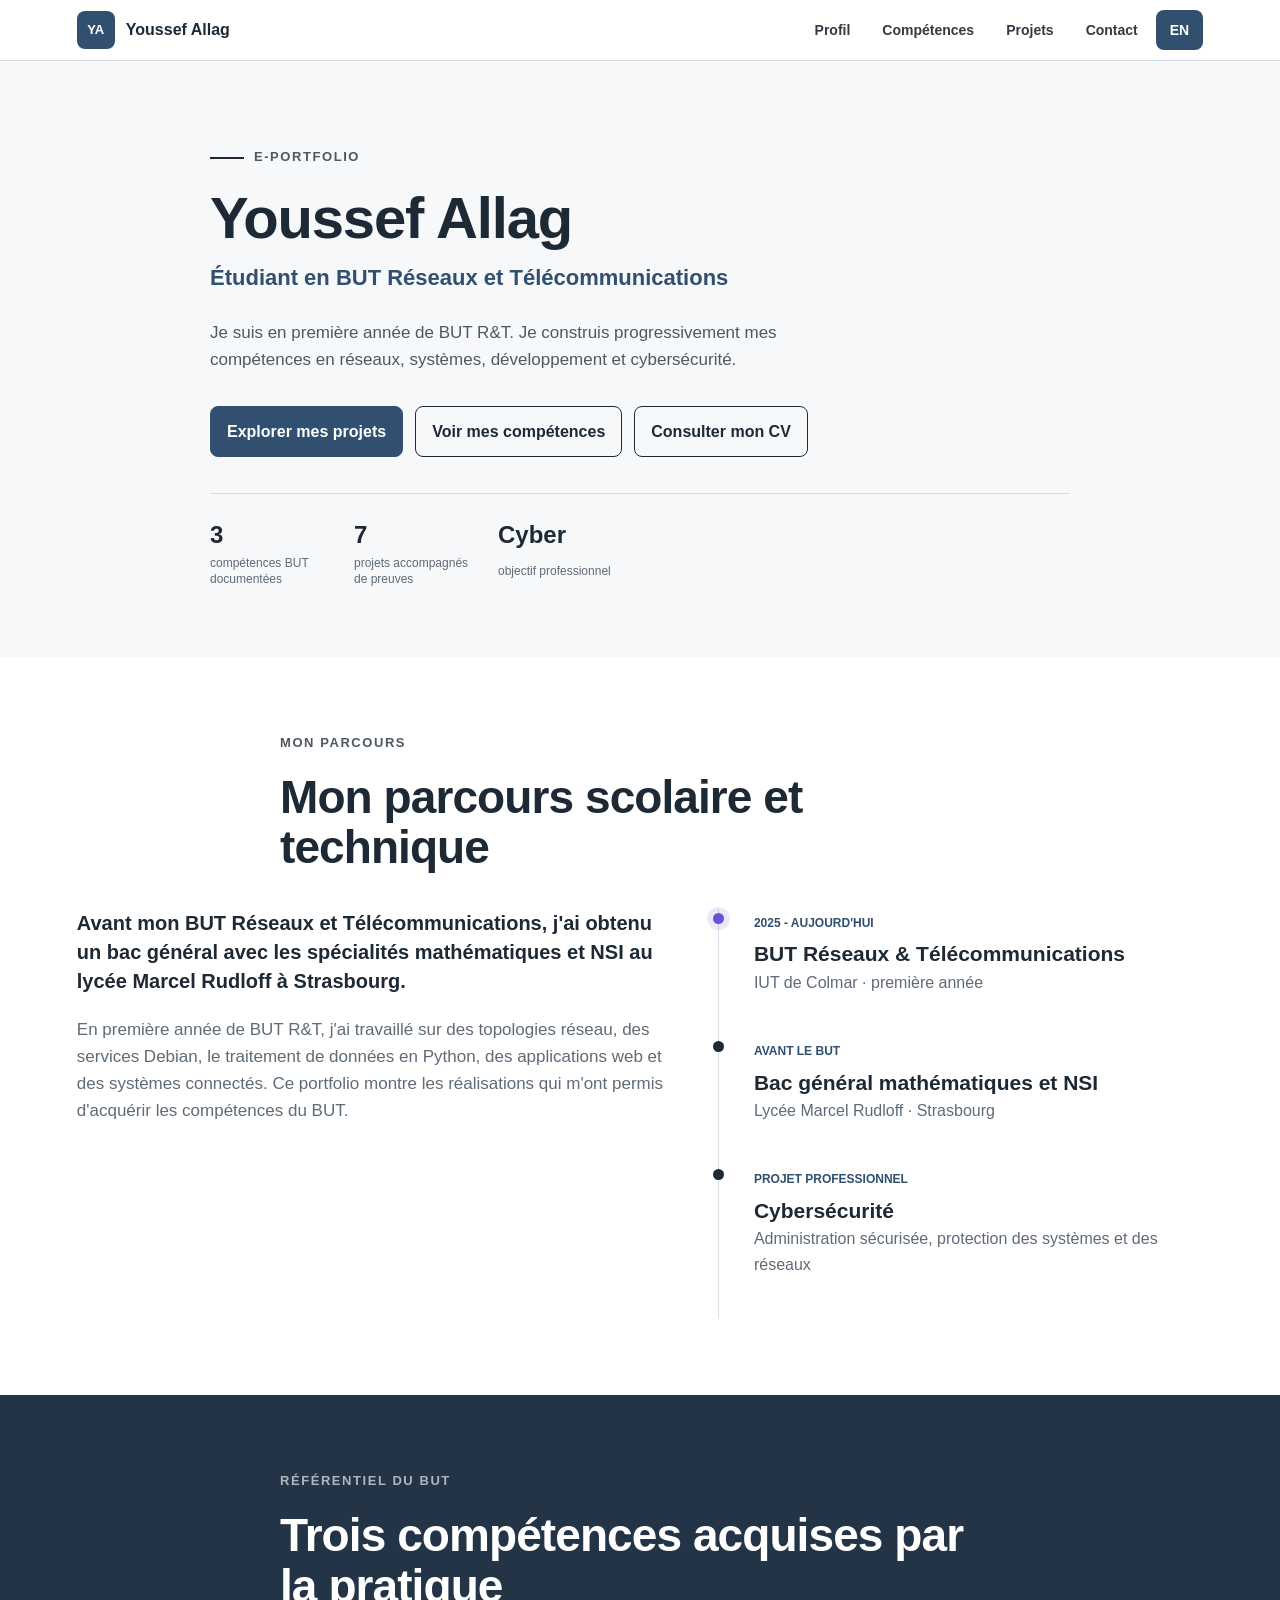
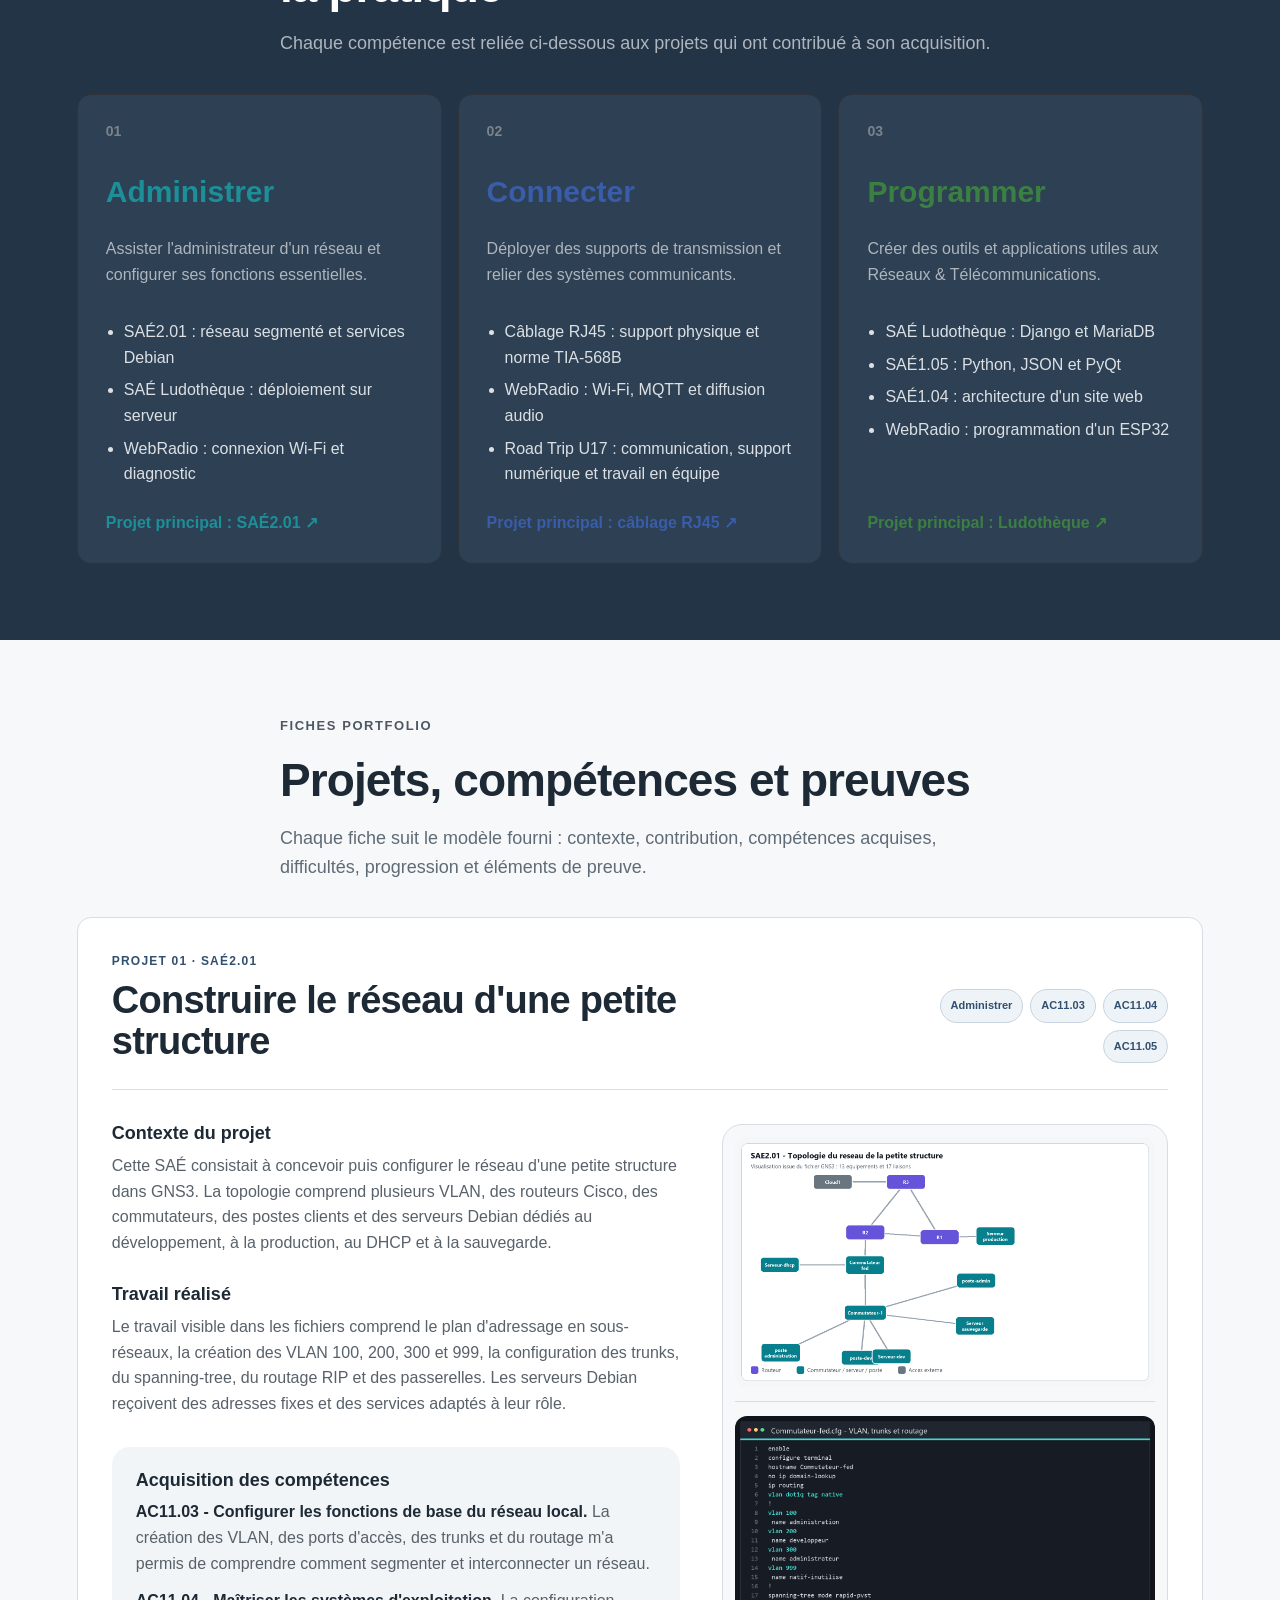
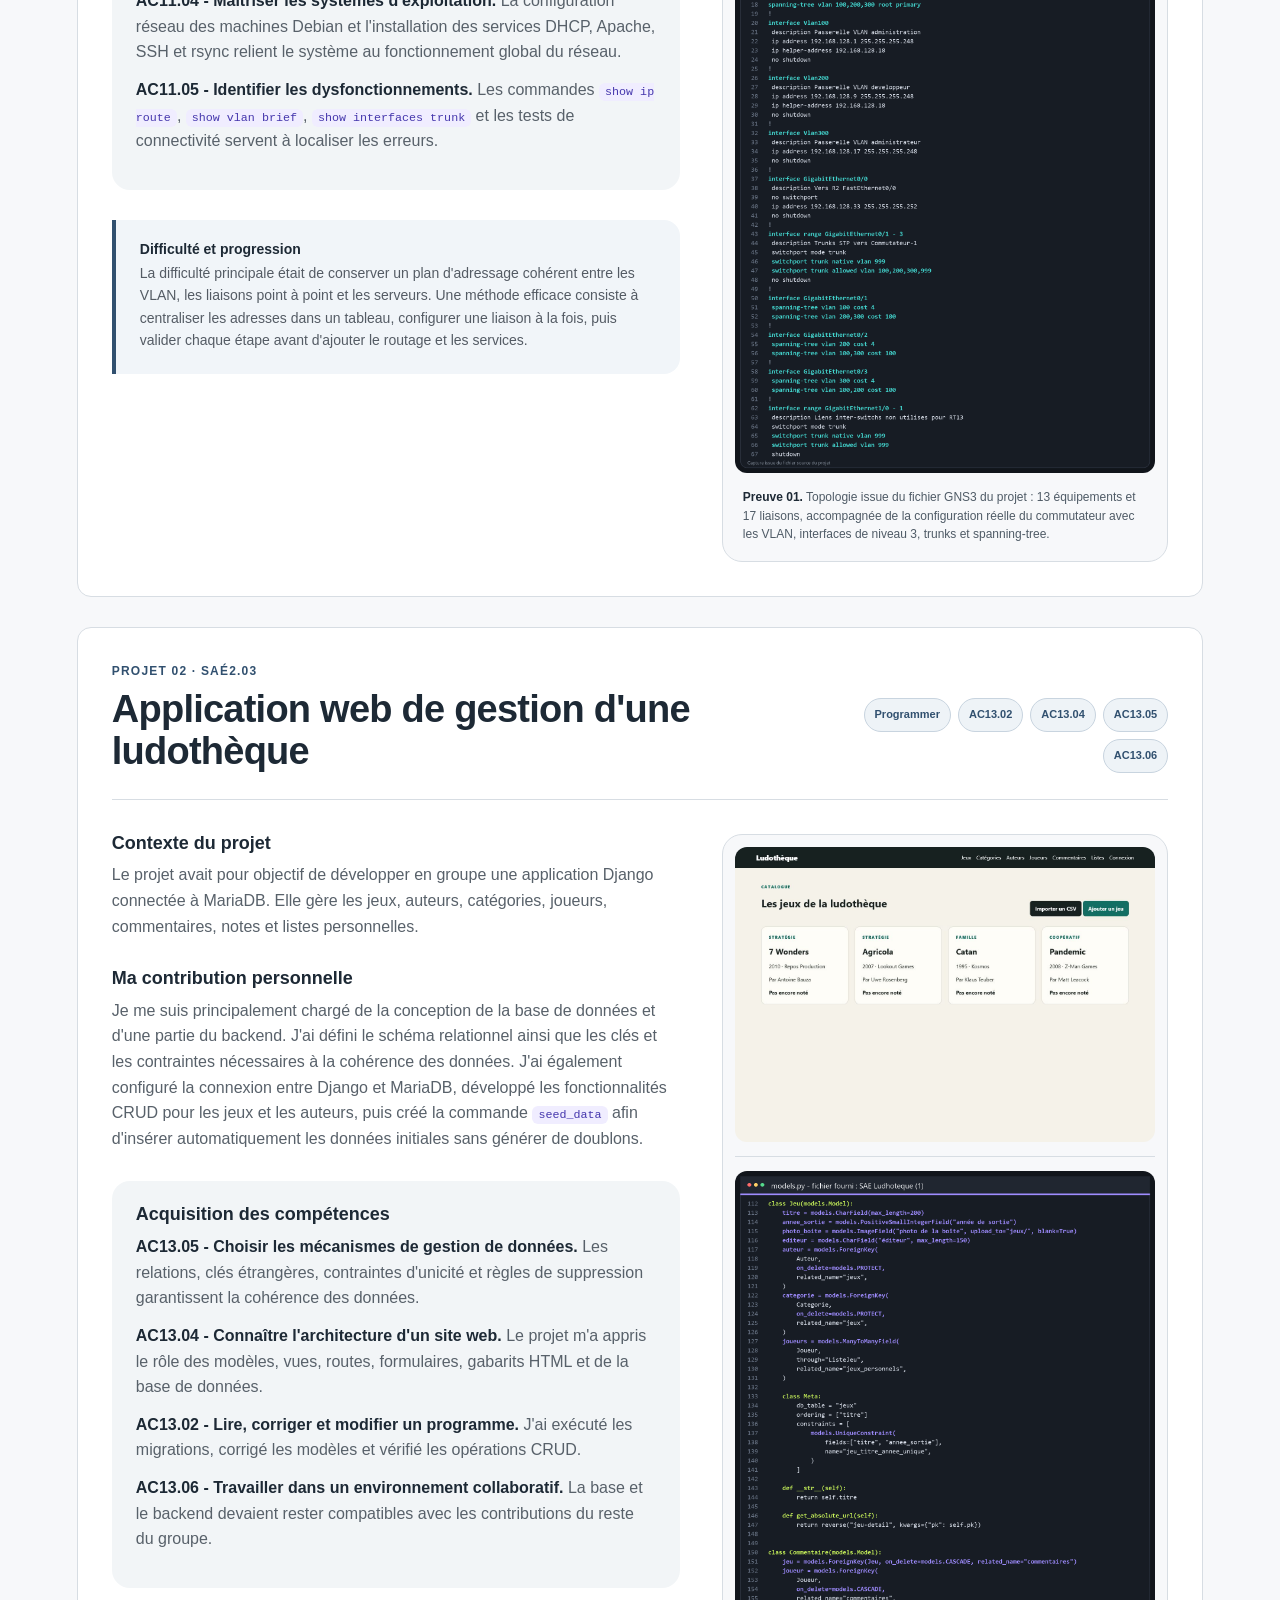
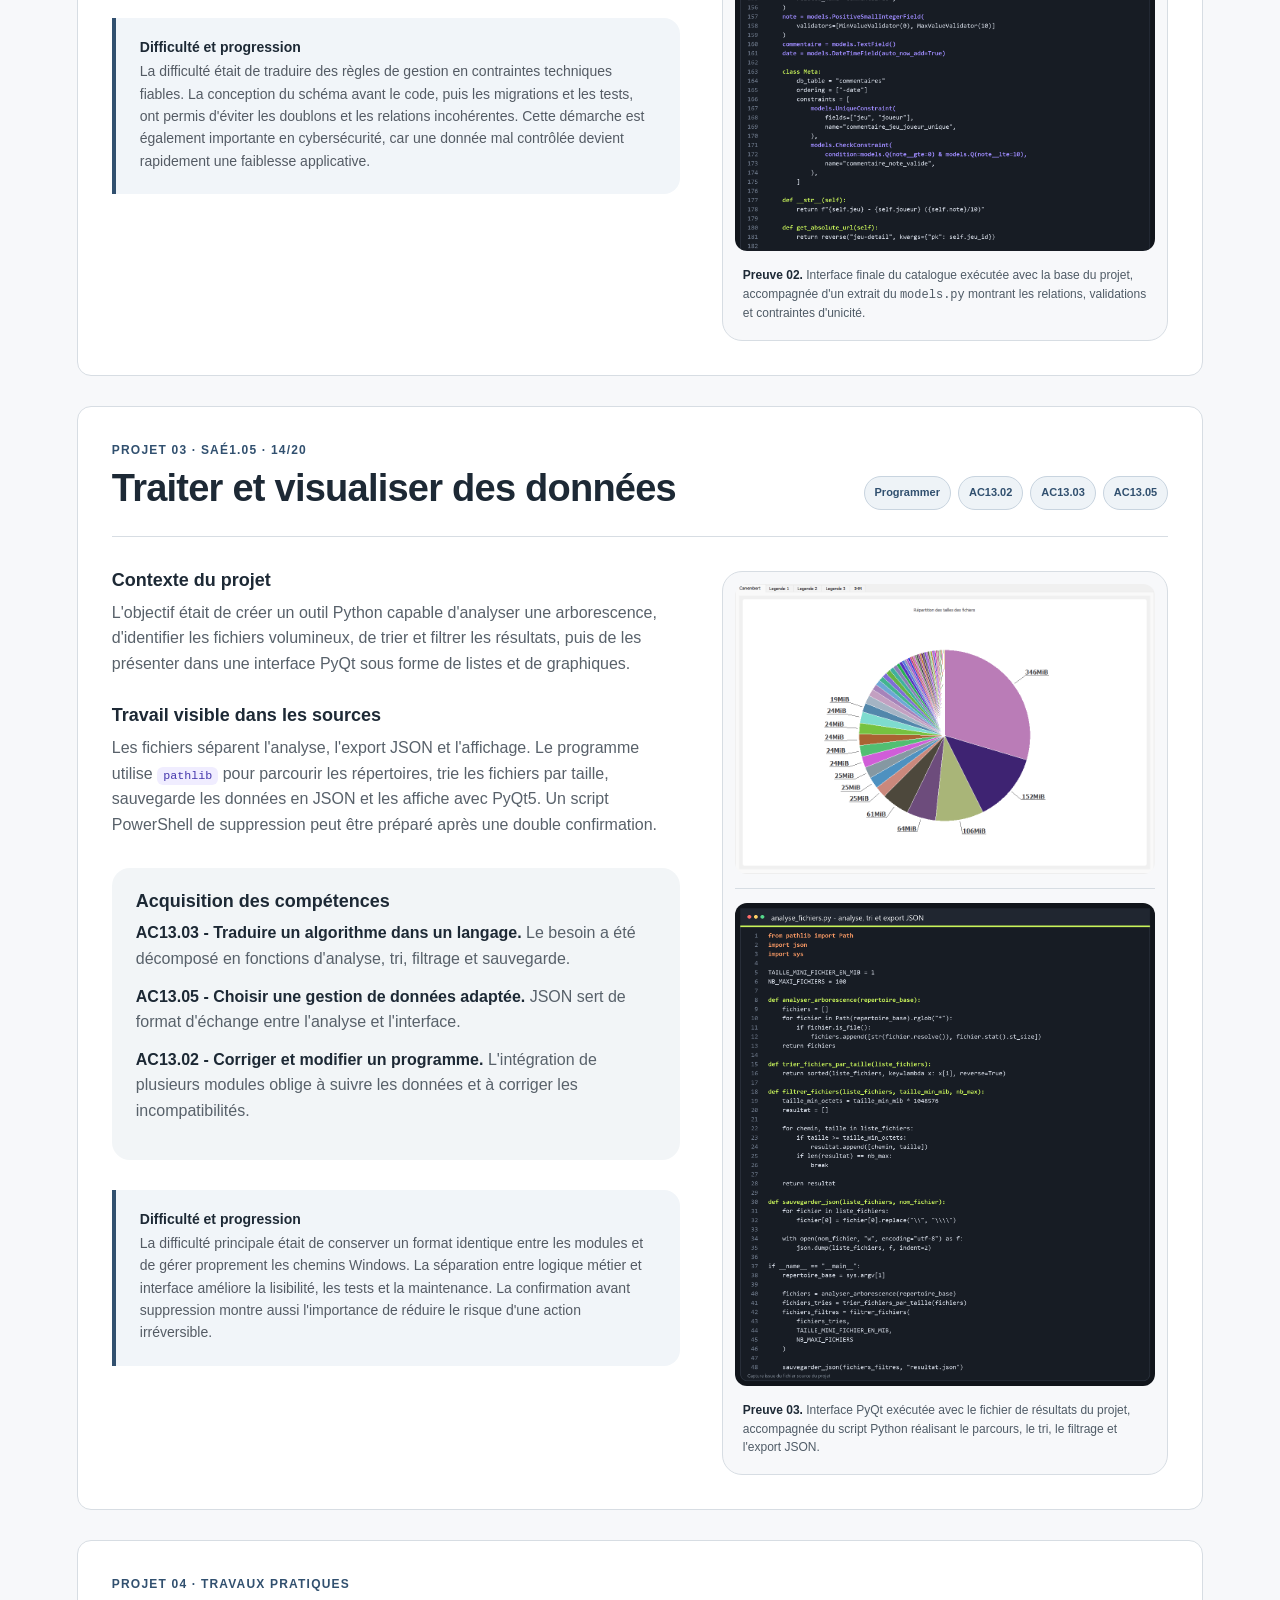
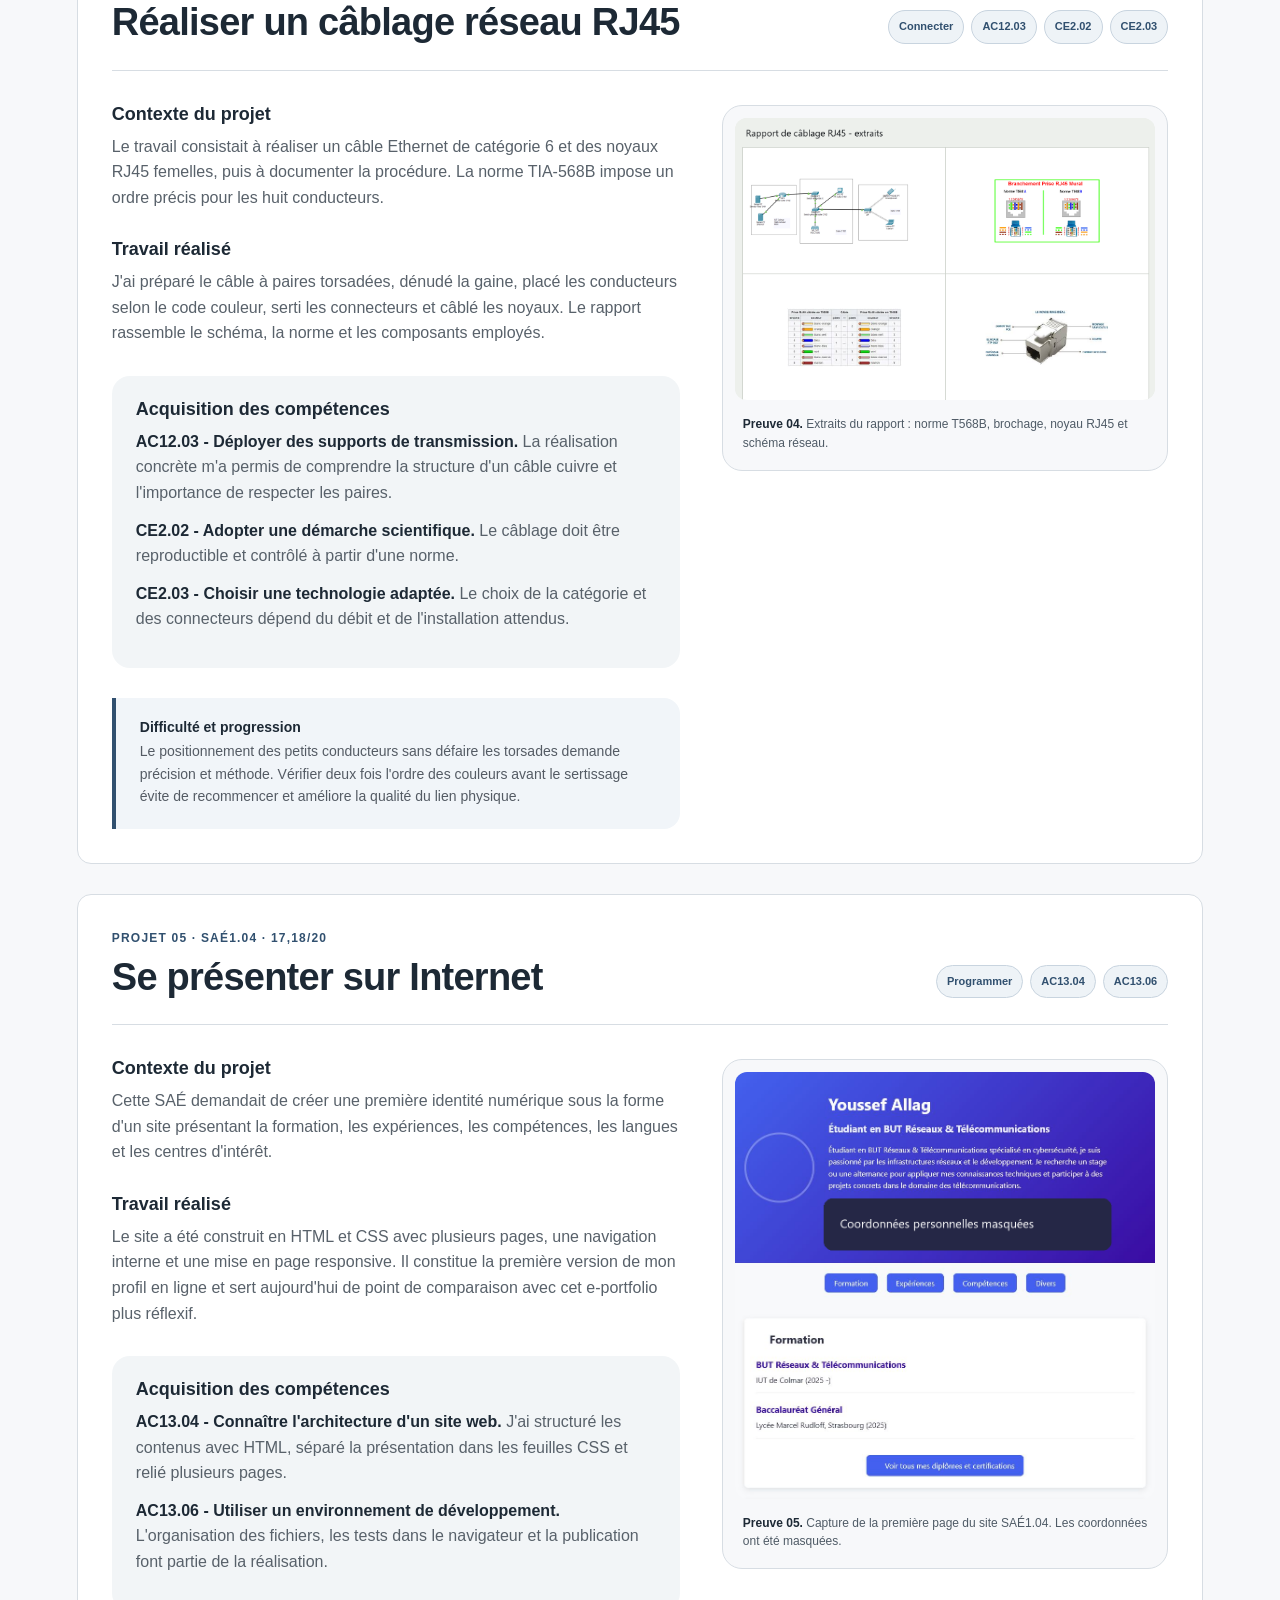
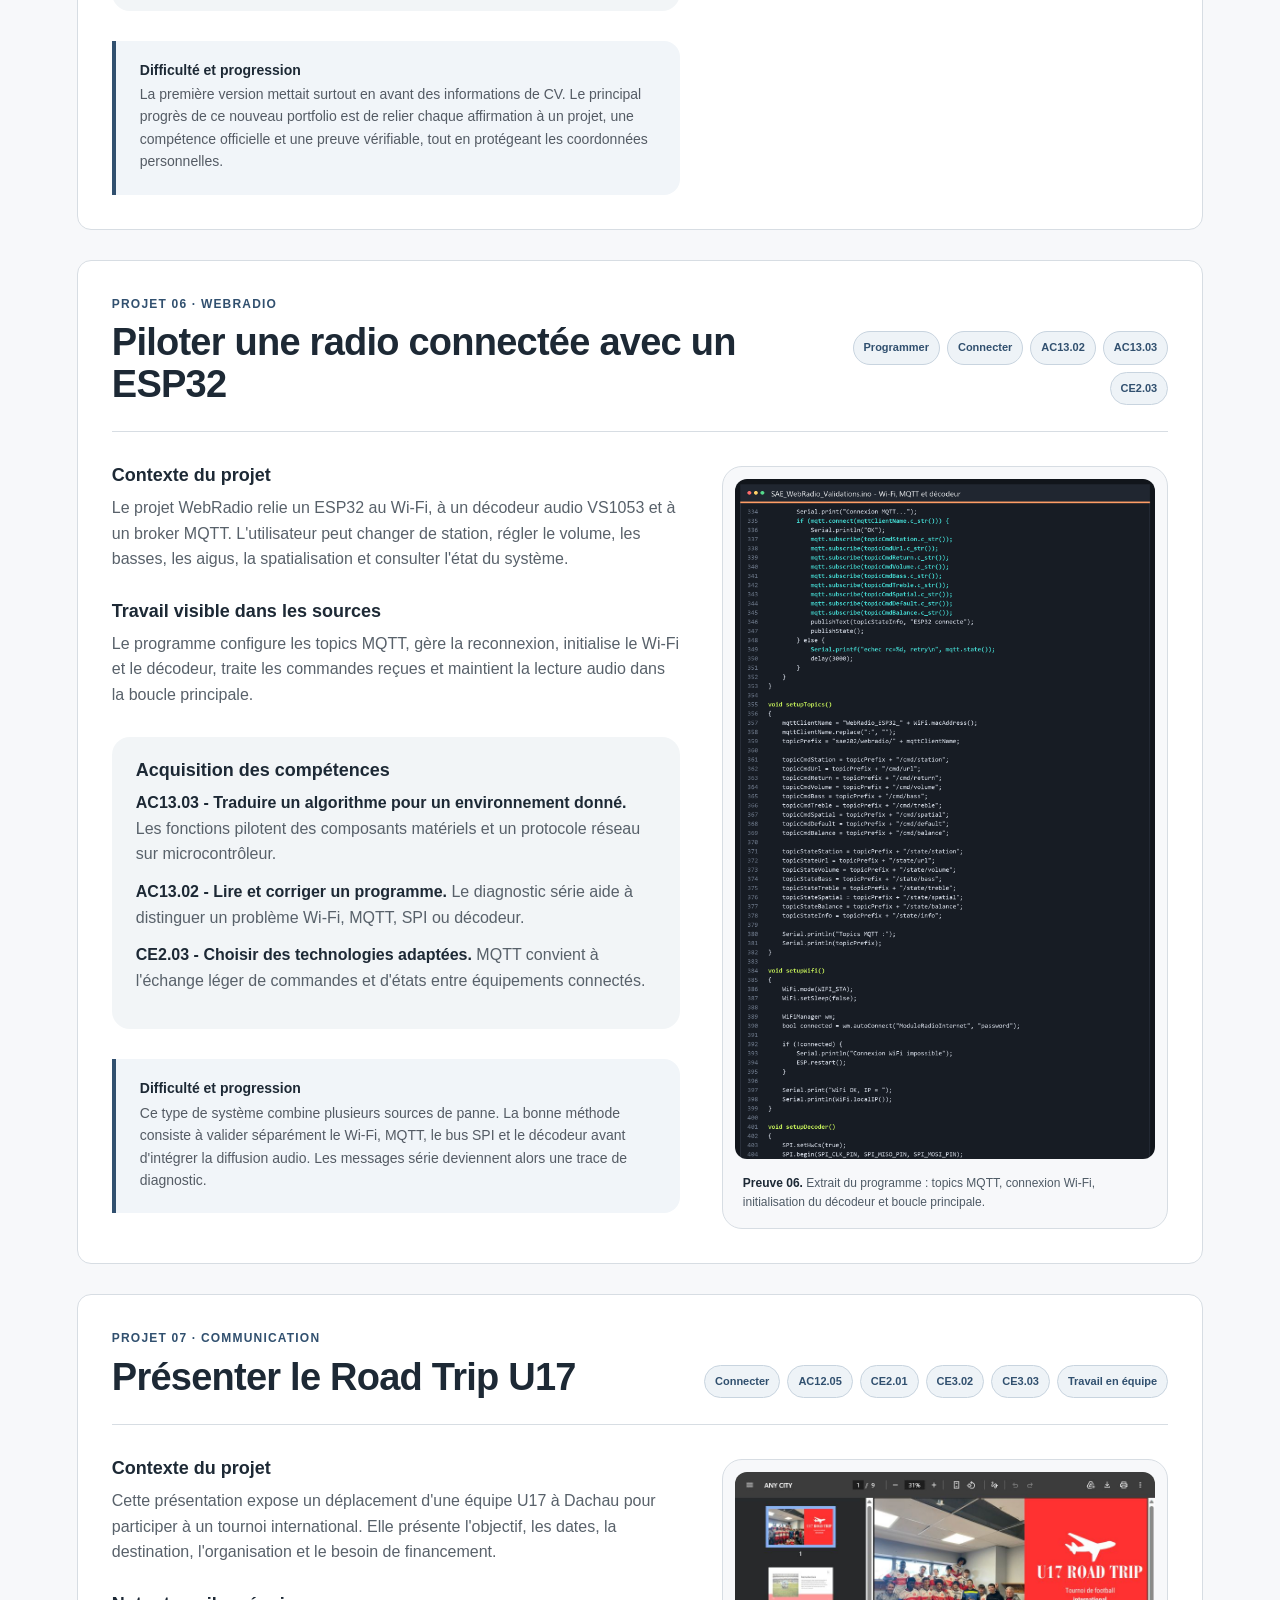
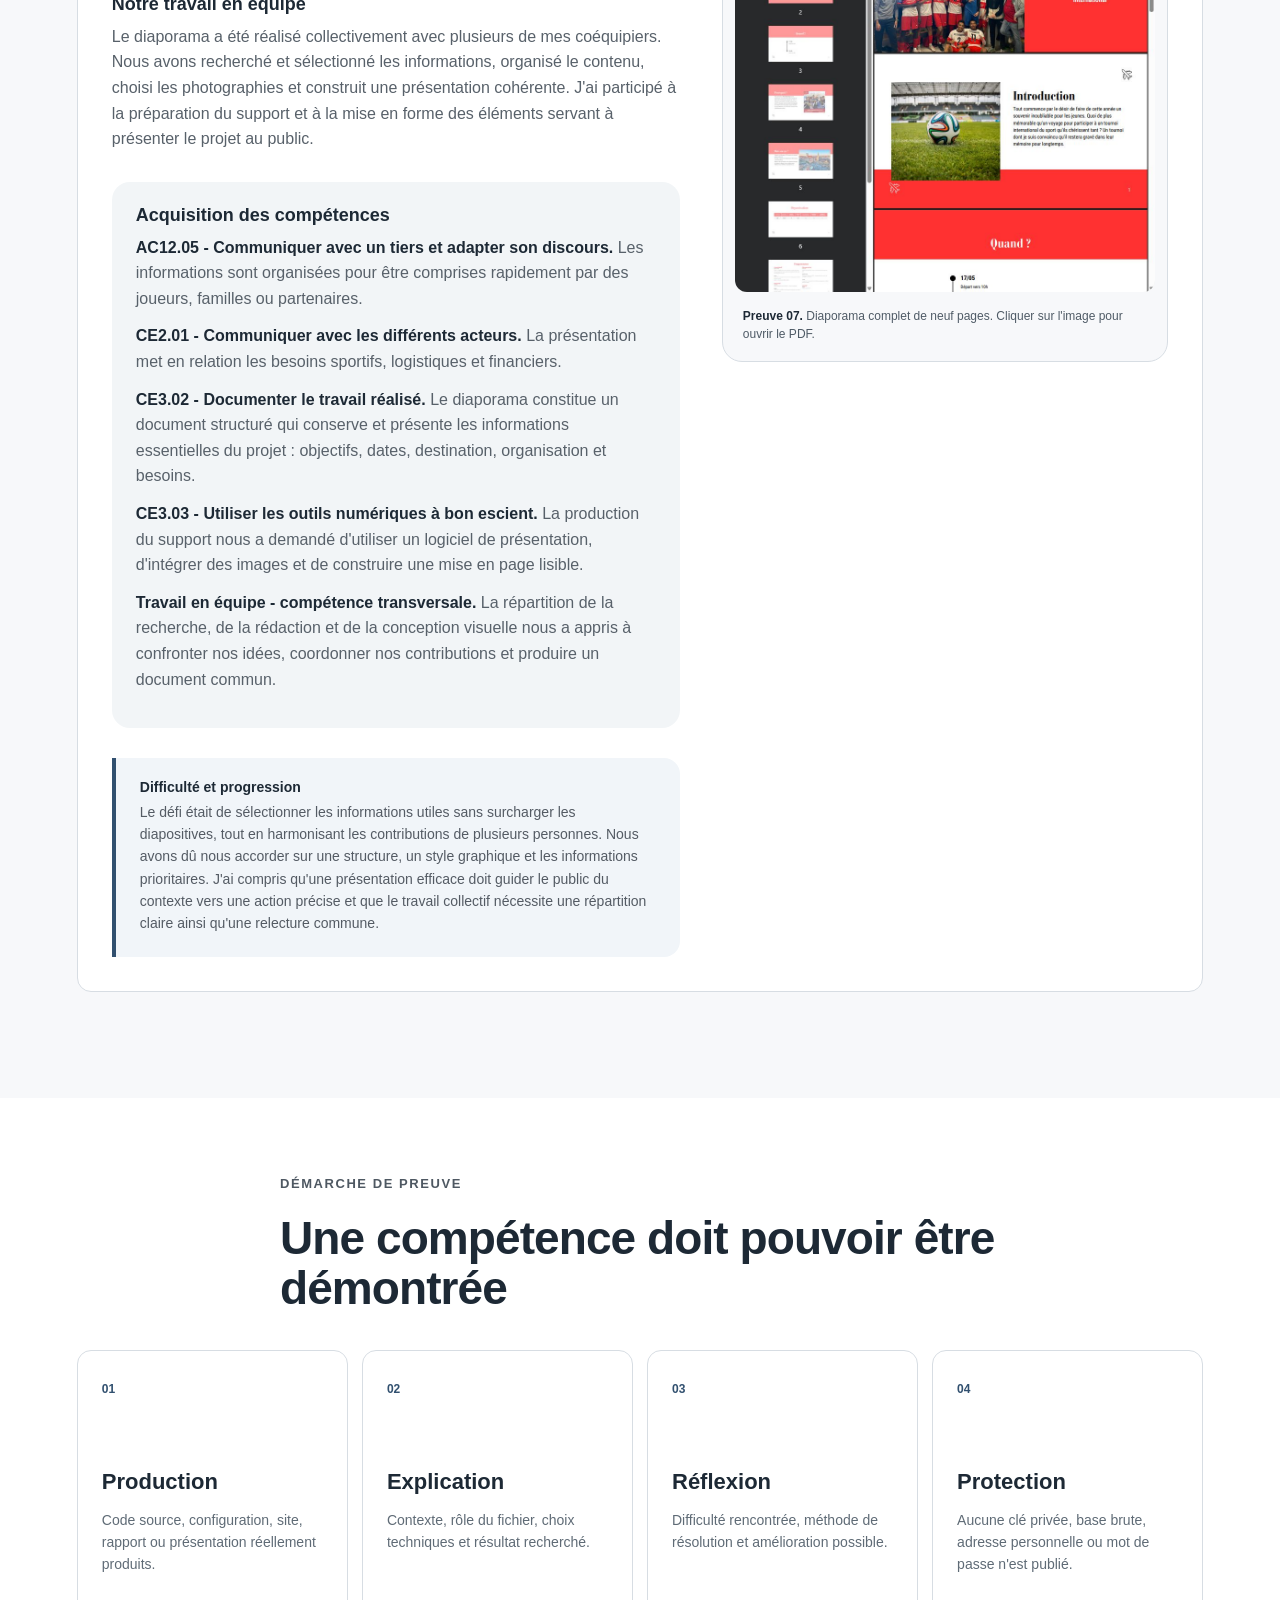
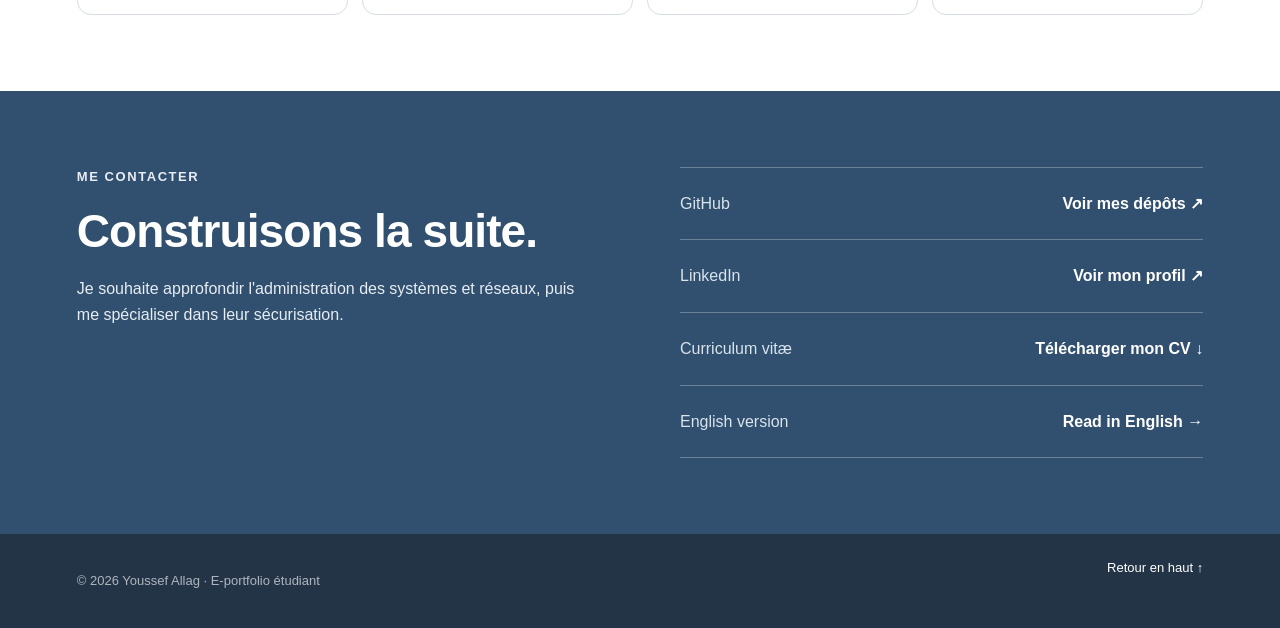
==== index.html @ bc8120a1 "Ameliorer le referencement et publier les preuves" ====
<!doctype html>
<html lang="fr">
<head>
  <meta charset="utf-8">
  <meta name="viewport" content="width=device-width, initial-scale=1">
  <meta name="description" content="Youssef Allag - e-portfolio étudiant en BUT Réseaux et Télécommunications, projets SAE, preuves de compétences et objectif professionnel en cybersécurité.">
  <meta name="author" content="Youssef Allag">
  <meta name="keywords" content="Youssef Allag, e-portfolio Youssef Allag, portfolio Youssef Allag, BUT Réseaux et Télécommunications, IUT Colmar, cybersécurité, SAE R&T">
  <meta name="robots" content="index, follow">
  <link rel="canonical" href="https://yssf67.github.io/e-portfolio/">
  <meta property="og:title" content="Youssef Allag - E-portfolio Réseaux et Télécommunications">
  <meta property="og:description" content="Portfolio de Youssef Allag : projets SAE, compétences BUT R&T, preuves et objectif professionnel en cybersécurité.">
  <meta property="og:type" content="website">
  <meta property="og:url" content="https://yssf67.github.io/e-portfolio/">
  <title>Youssef Allag - E-portfolio Réseaux et Télécommunications</title>
  <link rel="stylesheet" href="styles.css?v=5">
</head>
<body>
  <header class="entete-site">
    <a class="marque" href="#accueil"><span class="sigle-marque">YA</span><span>Youssef Allag</span></a>
    <nav class="navigation-principale" aria-label="Navigation principale">
      <a href="#profil">Profil</a>
      <a href="#competences">Compétences</a>
      <a href="#projets">Projets</a>
      <a href="#contact">Contact</a>
      <a class="selecteur-langue" href="en.html" lang="en">EN</a>
    </nav>
  </header>

  <main>
    <section id="accueil" class="accueil">
      <div class="grille-accueil">
        <div class="texte-accueil">
          <p class="surtitre"><span></span> E-portfolio</p>
          <h1>Youssef Allag</h1>
          <p class="sous-titre-accueil">Étudiant en BUT Réseaux et Télécommunications</p>
          <p class="introduction-accueil">
            Je suis en première année de BUT R&T. Je construis progressivement
            mes compétences en réseaux, systèmes, développement et cybersécurité.
          </p>
          <div class="actions-accueil">
            <a class="bouton principal" href="#projets">Explorer mes projets</a>
            <a class="bouton secondaire" href="#competences">Voir mes compétences</a>
            <a class="bouton secondaire" href="assets/documents/CV-Youssef-Allag.pdf?v=2" target="_blank">Consulter mon CV</a>
          </div>
          <ul class="chiffres-cles">
            <li><strong>3</strong><span>compétences BUT documentées</span></li>
            <li><strong>7</strong><span>projets accompagnés de preuves</span></li>
            <li><strong>Cyber</strong><span>objectif professionnel</span></li>
          </ul>
        </div>
      </div>
    </section>

    <section id="profil" class="section section-profil">
      <div class="entete-section">
        <p class="surtitre">Mon parcours</p>
        <h2>Mon parcours scolaire et technique</h2>
      </div>
      <div class="grille-profil">
        <article class="presentation-profil">
          <p class="accroche">
            Avant mon BUT Réseaux et Télécommunications, j'ai obtenu un bac général
            avec les spécialités mathématiques et NSI au lycée Marcel Rudloff à Strasbourg.
          </p>
          <p>
            En première année de BUT R&T, j'ai travaillé sur des topologies
            réseau, des services Debian, le traitement de données en Python,
            des applications web et des systèmes connectés. Ce portfolio montre
            les réalisations qui m'ont permis d'acquérir les compétences du BUT.
          </p>
        </article>
        <aside class="chronologie" aria-label="Parcours">
          <div class="element-chronologie actuel">
            <span>2025 - aujourd'hui</span>
            <h3>BUT Réseaux & Télécommunications</h3>
            <p>IUT de Colmar · première année</p>
          </div>
          <div class="element-chronologie">
            <span>Avant le BUT</span>
            <h3>Bac général mathématiques et NSI</h3>
            <p>Lycée Marcel Rudloff · Strasbourg</p>
          </div>
          <div class="element-chronologie">
            <span>Projet professionnel</span>
            <h3>Cybersécurité</h3>
            <p>Administration sécurisée, protection des systèmes et des réseaux</p>
          </div>
        </aside>
      </div>
    </section>

    <section id="competences" class="section section-sombre">
      <div class="entete-section clair">
        <p class="surtitre">Référentiel du BUT</p>
        <h2>Trois compétences acquises par la pratique</h2>
        <p>Chaque compétence est reliée ci-dessous aux projets qui ont contribué à son acquisition.</p>
      </div>
      <div class="grille-competences">
        <article class="carte-competence" data-accent="cyan">
          <div class="numero">01</div>
          <h3>Administrer</h3>
          <p>Assister l'administrateur d'un réseau et configurer ses fonctions essentielles.</p>
          <ul>
            <li>SAÉ2.01 : réseau segmenté et services Debian</li>
            <li>SAÉ Ludothèque : déploiement sur serveur</li>
            <li>WebRadio : connexion Wi-Fi et diagnostic</li>
          </ul>
          <a href="#reseau">Projet principal : SAÉ2.01 <span>↗</span></a>
        </article>
        <article class="carte-competence" data-accent="violet">
          <div class="numero">02</div>
          <h3>Connecter</h3>
          <p>Déployer des supports de transmission et relier des systèmes communicants.</p>
          <ul>
            <li>Câblage RJ45 : support physique et norme TIA-568B</li>
            <li>WebRadio : Wi-Fi, MQTT et diffusion audio</li>
            <li>Road Trip U17 : communication, support numérique et travail en équipe</li>
          </ul>
          <a href="#cablage">Projet principal : câblage RJ45 <span>↗</span></a>
        </article>
        <article class="carte-competence" data-accent="lime">
          <div class="numero">03</div>
          <h3>Programmer</h3>
          <p>Créer des outils et applications utiles aux Réseaux & Télécommunications.</p>
          <ul>
            <li>SAÉ Ludothèque : Django et MariaDB</li>
            <li>SAÉ1.05 : Python, JSON et PyQt</li>
            <li>SAÉ1.04 : architecture d'un site web</li>
            <li>WebRadio : programmation d'un ESP32</li>
          </ul>
          <a href="#ludotheque">Projet principal : Ludothèque <span>↗</span></a>
        </article>
      </div>
    </section>

    <section id="projets" class="section section-projets">
      <div class="entete-section">
        <p class="surtitre">Fiches portfolio</p>
        <h2>Projets, compétences et preuves</h2>
        <p>
          Chaque fiche suit le modèle fourni : contexte, contribution,
          compétences acquises, difficultés, progression et éléments de preuve.
        </p>
      </div>

      <article id="reseau" class="fiche-projet">
        <header class="entete-fiche">
          <div><p class="numero-fiche">Projet 01 · SAÉ2.01</p><h3>Construire le réseau d'une petite structure</h3></div>
          <div class="etiquettes-competences"><span>Administrer</span><span>AC11.03</span><span>AC11.04</span><span>AC11.05</span></div>
        </header>
        <div class="grille-fiche">
          <div class="texte-fiche">
            <section><h4>Contexte du projet</h4><p>Cette SAÉ consistait à concevoir puis configurer le réseau d'une petite structure dans GNS3. La topologie comprend plusieurs VLAN, des routeurs Cisco, des commutateurs, des postes clients et des serveurs Debian dédiés au développement, à la production, au DHCP et à la sauvegarde.</p></section>
            <section><h4>Travail réalisé</h4><p>Le travail visible dans les fichiers comprend le plan d'adressage en sous-réseaux, la création des VLAN 100, 200, 300 et 999, la configuration des trunks, du spanning-tree, du routage RIP et des passerelles. Les serveurs Debian reçoivent des adresses fixes et des services adaptés à leur rôle.</p></section>
            <section class="acquisition"><h4>Acquisition des compétences</h4>
              <p><strong>AC11.03 - Configurer les fonctions de base du réseau local.</strong> La création des VLAN, des ports d'accès, des trunks et du routage m'a permis de comprendre comment segmenter et interconnecter un réseau.</p>
              <p><strong>AC11.04 - Maîtriser les systèmes d'exploitation.</strong> La configuration réseau des machines Debian et l'installation des services DHCP, Apache, SSH et rsync relient le système au fonctionnement global du réseau.</p>
              <p><strong>AC11.05 - Identifier les dysfonctionnements.</strong> Les commandes <code>show ip route</code>, <code>show vlan brief</code>, <code>show interfaces trunk</code> et les tests de connectivité servent à localiser les erreurs.</p>
            </section>
            <section class="reflexion"><h4>Difficulté et progression</h4><p>La difficulté principale était de conserver un plan d'adressage cohérent entre les VLAN, les liaisons point à point et les serveurs. Une méthode efficace consiste à centraliser les adresses dans un tableau, configurer une liaison à la fois, puis valider chaque étape avant d'ajouter le routage et les services.</p></section>
          </div>
          <figure class="carte-preuve">
            <div class="ensemble-preuves">
              <a href="assets/evidence/reseau-topologie.png"><img src="assets/evidence/reseau-topologie.png" alt="Visualisation de la topologie GNS3 de la petite structure"></a>
              <a href="assets/evidence/network-config.png"><img src="assets/evidence/network-config.png" alt="Extrait de la configuration Cisco montrant les VLAN, interfaces et trunks"></a>
            </div>
            <figcaption><strong>Preuve 01.</strong> Topologie issue du fichier GNS3 du projet : 13 équipements et 17 liaisons, accompagnée de la configuration réelle du commutateur avec les VLAN, interfaces de niveau 3, trunks et spanning-tree.</figcaption>
          </figure>
        </div>
      </article>

      <article id="ludotheque" class="fiche-projet">
        <header class="entete-fiche">
          <div><p class="numero-fiche">Projet 02 · SAÉ2.03</p><h3>Application web de gestion d'une ludothèque</h3></div>
          <div class="etiquettes-competences"><span>Programmer</span><span>AC13.02</span><span>AC13.04</span><span>AC13.05</span><span>AC13.06</span></div>
        </header>
        <div class="grille-fiche">
          <div class="texte-fiche">
            <section><h4>Contexte du projet</h4><p>Le projet avait pour objectif de développer en groupe une application Django connectée à MariaDB. Elle gère les jeux, auteurs, catégories, joueurs, commentaires, notes et listes personnelles.</p></section>
            <section><h4>Ma contribution personnelle</h4><p>Je me suis principalement chargé de la conception de la base de données et d'une partie du backend. J'ai défini le schéma relationnel ainsi que les clés et les contraintes nécessaires à la cohérence des données. J'ai également configuré la connexion entre Django et MariaDB, développé les fonctionnalités CRUD pour les jeux et les auteurs, puis créé la commande <code>seed_data</code> afin d'insérer automatiquement les données initiales sans générer de doublons.</p></section>
            <section class="acquisition"><h4>Acquisition des compétences</h4>
              <p><strong>AC13.05 - Choisir les mécanismes de gestion de données.</strong> Les relations, clés étrangères, contraintes d'unicité et règles de suppression garantissent la cohérence des données.</p>
              <p><strong>AC13.04 - Connaître l'architecture d'un site web.</strong> Le projet m'a appris le rôle des modèles, vues, routes, formulaires, gabarits HTML et de la base de données.</p>
              <p><strong>AC13.02 - Lire, corriger et modifier un programme.</strong> J'ai exécuté les migrations, corrigé les modèles et vérifié les opérations CRUD.</p>
              <p><strong>AC13.06 - Travailler dans un environnement collaboratif.</strong> La base et le backend devaient rester compatibles avec les contributions du reste du groupe.</p>
            </section>
            <section class="reflexion"><h4>Difficulté et progression</h4><p>La difficulté était de traduire des règles de gestion en contraintes techniques fiables. La conception du schéma avant le code, puis les migrations et les tests, ont permis d'éviter les doublons et les relations incohérentes. Cette démarche est également importante en cybersécurité, car une donnée mal contrôlée devient rapidement une faiblesse applicative.</p></section>
          </div>
          <figure class="carte-preuve">
            <div class="ensemble-preuves">
              <a href="assets/evidence/ludotheque-interface.png"><img src="assets/evidence/ludotheque-interface.png" alt="Catalogue fonctionnel de l'application web de gestion d'une ludothèque"></a>
              <a href="assets/evidence/ludotheque-models.png?v=2"><img src="assets/evidence/ludotheque-models.png?v=2" alt="Extrait du fichier models.py fourni montrant les modèles Jeu, Commentaire et ListeJeu"></a>
            </div>
            <figcaption><strong>Preuve 02.</strong> Interface finale du catalogue exécutée avec la base du projet, accompagnée d'un extrait du <code>models.py</code> montrant les relations, validations et contraintes d'unicité.</figcaption>
          </figure>
        </div>
      </article>

      <article id="sae105" class="fiche-projet">
        <header class="entete-fiche">
          <div><p class="numero-fiche">Projet 03 · SAÉ1.05 · 14/20</p><h3>Traiter et visualiser des données</h3></div>
          <div class="etiquettes-competences"><span>Programmer</span><span>AC13.02</span><span>AC13.03</span><span>AC13.05</span></div>
        </header>
        <div class="grille-fiche">
          <div class="texte-fiche">
            <section><h4>Contexte du projet</h4><p>L'objectif était de créer un outil Python capable d'analyser une arborescence, d'identifier les fichiers volumineux, de trier et filtrer les résultats, puis de les présenter dans une interface PyQt sous forme de listes et de graphiques.</p></section>
            <section><h4>Travail visible dans les sources</h4><p>Les fichiers séparent l'analyse, l'export JSON et l'affichage. Le programme utilise <code>pathlib</code> pour parcourir les répertoires, trie les fichiers par taille, sauvegarde les données en JSON et les affiche avec PyQt5. Un script PowerShell de suppression peut être préparé après une double confirmation.</p></section>
            <section class="acquisition"><h4>Acquisition des compétences</h4>
              <p><strong>AC13.03 - Traduire un algorithme dans un langage.</strong> Le besoin a été décomposé en fonctions d'analyse, tri, filtrage et sauvegarde.</p>
              <p><strong>AC13.05 - Choisir une gestion de données adaptée.</strong> JSON sert de format d'échange entre l'analyse et l'interface.</p>
              <p><strong>AC13.02 - Corriger et modifier un programme.</strong> L'intégration de plusieurs modules oblige à suivre les données et à corriger les incompatibilités.</p>
            </section>
            <section class="reflexion"><h4>Difficulté et progression</h4><p>La difficulté principale était de conserver un format identique entre les modules et de gérer proprement les chemins Windows. La séparation entre logique métier et interface améliore la lisibilité, les tests et la maintenance. La confirmation avant suppression montre aussi l'importance de réduire le risque d'une action irréversible.</p></section>
          </div>
          <figure class="carte-preuve">
            <div class="ensemble-preuves">
              <a href="assets/evidence/sae105-interface.png"><img src="assets/evidence/sae105-interface.png" alt="Interface PyQt de visualisation des tailles de fichiers sous forme de graphique"></a>
              <a href="assets/evidence/sae105-analysis.png"><img src="assets/evidence/sae105-analysis.png" alt="Extrait du script Python d'analyse des fichiers"></a>
            </div>
            <figcaption><strong>Preuve 03.</strong> Interface PyQt exécutée avec le fichier de résultats du projet, accompagnée du script Python réalisant le parcours, le tri, le filtrage et l'export JSON.</figcaption>
          </figure>
        </div>
      </article>

      <article id="cablage" class="fiche-projet">
        <header class="entete-fiche">
          <div><p class="numero-fiche">Projet 04 · Travaux pratiques</p><h3>Réaliser un câblage réseau RJ45</h3></div>
          <div class="etiquettes-competences"><span>Connecter</span><span>AC12.03</span><span>CE2.02</span><span>CE2.03</span></div>
        </header>
        <div class="grille-fiche">
          <div class="texte-fiche">
            <section><h4>Contexte du projet</h4><p>Le travail consistait à réaliser un câble Ethernet de catégorie 6 et des noyaux RJ45 femelles, puis à documenter la procédure. La norme TIA-568B impose un ordre précis pour les huit conducteurs.</p></section>
            <section><h4>Travail réalisé</h4><p>J'ai préparé le câble à paires torsadées, dénudé la gaine, placé les conducteurs selon le code couleur, serti les connecteurs et câblé les noyaux. Le rapport rassemble le schéma, la norme et les composants employés.</p></section>
            <section class="acquisition"><h4>Acquisition des compétences</h4>
              <p><strong>AC12.03 - Déployer des supports de transmission.</strong> La réalisation concrète m'a permis de comprendre la structure d'un câble cuivre et l'importance de respecter les paires.</p>
              <p><strong>CE2.02 - Adopter une démarche scientifique.</strong> Le câblage doit être reproductible et contrôlé à partir d'une norme.</p>
              <p><strong>CE2.03 - Choisir une technologie adaptée.</strong> Le choix de la catégorie et des connecteurs dépend du débit et de l'installation attendus.</p>
            </section>
            <section class="reflexion"><h4>Difficulté et progression</h4><p>Le positionnement des petits conducteurs sans défaire les torsades demande précision et méthode. Vérifier deux fois l'ordre des couleurs avant le sertissage évite de recommencer et améliore la qualité du lien physique.</p></section>
          </div>
          <figure class="carte-preuve paysage">
            <a href="assets/evidence/cablage-report.png"><img src="assets/evidence/cablage-report.png" alt="Extraits du rapport de câblage RJ45 avec norme T568B et schémas"></a>
            <figcaption><strong>Preuve 04.</strong> Extraits du rapport : norme T568B, brochage, noyau RJ45 et schéma réseau.</figcaption>
          </figure>
        </div>
      </article>

      <article id="sae104" class="fiche-projet">
        <header class="entete-fiche">
          <div><p class="numero-fiche">Projet 05 · SAÉ1.04 · 17,18/20</p><h3>Se présenter sur Internet</h3></div>
          <div class="etiquettes-competences"><span>Programmer</span><span>AC13.04</span><span>AC13.06</span></div>
        </header>
        <div class="grille-fiche">
          <div class="texte-fiche">
            <section><h4>Contexte du projet</h4><p>Cette SAÉ demandait de créer une première identité numérique sous la forme d'un site présentant la formation, les expériences, les compétences, les langues et les centres d'intérêt.</p></section>
            <section><h4>Travail réalisé</h4><p>Le site a été construit en HTML et CSS avec plusieurs pages, une navigation interne et une mise en page responsive. Il constitue la première version de mon profil en ligne et sert aujourd'hui de point de comparaison avec cet e-portfolio plus réflexif.</p></section>
            <section class="acquisition"><h4>Acquisition des compétences</h4>
              <p><strong>AC13.04 - Connaître l'architecture d'un site web.</strong> J'ai structuré les contenus avec HTML, séparé la présentation dans les feuilles CSS et relié plusieurs pages.</p>
              <p><strong>AC13.06 - Utiliser un environnement de développement.</strong> L'organisation des fichiers, les tests dans le navigateur et la publication font partie de la réalisation.</p>
            </section>
            <section class="reflexion"><h4>Difficulté et progression</h4><p>La première version mettait surtout en avant des informations de CV. Le principal progrès de ce nouveau portfolio est de relier chaque affirmation à un projet, une compétence officielle et une preuve vérifiable, tout en protégeant les coordonnées personnelles.</p></section>
          </div>
          <figure class="carte-preuve">
            <a href="assets/evidence/sae104-site.png"><img src="assets/evidence/sae104-site.png" alt="Capture du premier site de présentation réalisé en HTML et CSS"></a>
            <figcaption><strong>Preuve 05.</strong> Capture de la première page du site SAÉ1.04. Les coordonnées ont été masquées.</figcaption>
          </figure>
        </div>
      </article>

      <article id="webradio" class="fiche-projet">
        <header class="entete-fiche">
          <div><p class="numero-fiche">Projet 06 · WebRadio</p><h3>Piloter une radio connectée avec un ESP32</h3></div>
          <div class="etiquettes-competences"><span>Programmer</span><span>Connecter</span><span>AC13.02</span><span>AC13.03</span><span>CE2.03</span></div>
        </header>
        <div class="grille-fiche">
          <div class="texte-fiche">
            <section><h4>Contexte du projet</h4><p>Le projet WebRadio relie un ESP32 au Wi-Fi, à un décodeur audio VS1053 et à un broker MQTT. L'utilisateur peut changer de station, régler le volume, les basses, les aigus, la spatialisation et consulter l'état du système.</p></section>
            <section><h4>Travail visible dans les sources</h4><p>Le programme configure les topics MQTT, gère la reconnexion, initialise le Wi-Fi et le décodeur, traite les commandes reçues et maintient la lecture audio dans la boucle principale.</p></section>
            <section class="acquisition"><h4>Acquisition des compétences</h4>
              <p><strong>AC13.03 - Traduire un algorithme pour un environnement donné.</strong> Les fonctions pilotent des composants matériels et un protocole réseau sur microcontrôleur.</p>
              <p><strong>AC13.02 - Lire et corriger un programme.</strong> Le diagnostic série aide à distinguer un problème Wi-Fi, MQTT, SPI ou décodeur.</p>
              <p><strong>CE2.03 - Choisir des technologies adaptées.</strong> MQTT convient à l'échange léger de commandes et d'états entre équipements connectés.</p>
            </section>
            <section class="reflexion"><h4>Difficulté et progression</h4><p>Ce type de système combine plusieurs sources de panne. La bonne méthode consiste à valider séparément le Wi-Fi, MQTT, le bus SPI et le décodeur avant d'intégrer la diffusion audio. Les messages série deviennent alors une trace de diagnostic.</p></section>
          </div>
          <figure class="carte-preuve">
            <a href="assets/evidence/webradio-mqtt.png"><img src="assets/evidence/webradio-mqtt.png" alt="Extrait du programme Arduino de la WebRadio montrant MQTT et le Wi-Fi"></a>
            <figcaption><strong>Preuve 06.</strong> Extrait du programme : topics MQTT, connexion Wi-Fi, initialisation du décodeur et boucle principale.</figcaption>
          </figure>
        </div>
      </article>

      <article id="roadtrip" class="fiche-projet">
        <header class="entete-fiche">
          <div><p class="numero-fiche">Projet 07 · Communication</p><h3>Présenter le Road Trip U17</h3></div>
          <div class="etiquettes-competences"><span>Connecter</span><span>AC12.05</span><span>CE2.01</span><span>CE3.02</span><span>CE3.03</span><span>Travail en équipe</span></div>
        </header>
        <div class="grille-fiche">
          <div class="texte-fiche">
            <section><h4>Contexte du projet</h4><p>Cette présentation expose un déplacement d'une équipe U17 à Dachau pour participer à un tournoi international. Elle présente l'objectif, les dates, la destination, l'organisation et le besoin de financement.</p></section>
            <section><h4>Notre travail en équipe</h4><p>Le diaporama a été réalisé collectivement avec plusieurs de mes coéquipiers. Nous avons recherché et sélectionné les informations, organisé le contenu, choisi les photographies et construit une présentation cohérente. J'ai participé à la préparation du support et à la mise en forme des éléments servant à présenter le projet au public.</p></section>
            <section class="acquisition"><h4>Acquisition des compétences</h4>
              <p><strong>AC12.05 - Communiquer avec un tiers et adapter son discours.</strong> Les informations sont organisées pour être comprises rapidement par des joueurs, familles ou partenaires.</p>
              <p><strong>CE2.01 - Communiquer avec les différents acteurs.</strong> La présentation met en relation les besoins sportifs, logistiques et financiers.</p>
              <p><strong>CE3.02 - Documenter le travail réalisé.</strong> Le diaporama constitue un document structuré qui conserve et présente les informations essentielles du projet : objectifs, dates, destination, organisation et besoins.</p>
              <p><strong>CE3.03 - Utiliser les outils numériques à bon escient.</strong> La production du support nous a demandé d'utiliser un logiciel de présentation, d'intégrer des images et de construire une mise en page lisible.</p>
              <p><strong>Travail en équipe - compétence transversale.</strong> La répartition de la recherche, de la rédaction et de la conception visuelle nous a appris à confronter nos idées, coordonner nos contributions et produire un document commun.</p>
            </section>
            <section class="reflexion"><h4>Difficulté et progression</h4><p>Le défi était de sélectionner les informations utiles sans surcharger les diapositives, tout en harmonisant les contributions de plusieurs personnes. Nous avons dû nous accorder sur une structure, un style graphique et les informations prioritaires. J'ai compris qu'une présentation efficace doit guider le public du contexte vers une action précise et que le travail collectif nécessite une répartition claire ainsi qu'une relecture commune.</p></section>
          </div>
          <figure class="carte-preuve paysage">
            <a href="assets/evidence/road-trip.pdf"><img src="assets/evidence/road-trip-slide.png" alt="Capture du diaporama Road Trip U17 dans le lecteur PDF"></a>
            <figcaption><strong>Preuve 07.</strong> Diaporama complet de neuf pages. Cliquer sur l'image pour ouvrir le PDF.</figcaption>
          </figure>
        </div>
      </article>
    </section>

    <section class="section section-preuves">
      <div class="entete-section">
        <p class="surtitre">Démarche de preuve</p>
        <h2>Une compétence doit pouvoir être démontrée</h2>
      </div>
      <div class="grille-preuves">
        <article><span>01</span><h3>Production</h3><p>Code source, configuration, site, rapport ou présentation réellement produits.</p></article>
        <article><span>02</span><h3>Explication</h3><p>Contexte, rôle du fichier, choix techniques et résultat recherché.</p></article>
        <article><span>03</span><h3>Réflexion</h3><p>Difficulté rencontrée, méthode de résolution et amélioration possible.</p></article>
        <article><span>04</span><h3>Protection</h3><p>Aucune clé privée, base brute, adresse personnelle ou mot de passe n'est publié.</p></article>
      </div>
    </section>

    <section id="contact" class="section section-contact">
      <div>
        <p class="surtitre">Me contacter</p>
        <h2>Construisons la suite.</h2>
        <p>Je souhaite approfondir l'administration des systèmes et réseaux, puis me spécialiser dans leur sécurisation.</p>
      </div>
      <div class="liens-contact">
        <a href="https://github.com/Yssf67?tab=repositories" target="_blank" rel="noreferrer"><span>GitHub</span><strong>Voir mes dépôts ↗</strong></a>
        <a href="https://www.linkedin.com/in/youssef-allag-641799397/" target="_blank" rel="noreferrer"><span>LinkedIn</span><strong>Voir mon profil ↗</strong></a>
        <a href="assets/documents/CV-Youssef-Allag.pdf?v=2" download="CV-Youssef-Allag.pdf"><span>Curriculum vitæ</span><strong>Télécharger mon CV ↓</strong></a>
        <a href="en.html" lang="en"><span>English version</span><strong>Read in English →</strong></a>
      </div>
    </section>
  </main>

  <footer>
    <p>© 2026 Youssef Allag · E-portfolio étudiant</p>
    <a href="#accueil">Retour en haut ↑</a>
  </footer>
</body>
</html>
---- styles.css ----
:root {
  --ink: #101317;
  --muted: #626b76;
  --paper: #f4f5f0;
  --white: #ffffff;
  --line: #d9dcd5;
  --cyan: #44d7d0;
  --violet: #9f8cff;
  --lime: #c8f35a;
  --orange: #ff9d66;
  --radius: 28px;
  --shadow: 0 24px 70px rgba(16, 19, 23, .12);
}

* { box-sizing: border-box; }
html { scroll-behavior: smooth; }
body {
  margin: 0;
  overflow-x: hidden;
  color: var(--ink);
  background: var(--paper);
  font-family: "DM Sans", sans-serif;
  line-height: 1.6;
}
a { color: inherit; }
button { font: inherit; }
.lecteur-seul {
  position: absolute;
  width: 1px;
  height: 1px;
  padding: 0;
  margin: -1px;
  overflow: hidden;
  clip: rect(0, 0, 0, 0);
  white-space: nowrap;
  border: 0;
}

.entete-site {
  position: fixed;
  z-index: 100;
  top: 18px;
  left: 50%;
  transform: translateX(-50%);
  width: min(1180px, calc(100% - 32px));
  min-height: 64px;
  padding: 10px 12px 10px 16px;
  display: flex;
  align-items: center;
  justify-content: space-between;
  border: 1px solid rgba(255,255,255,.65);
  border-radius: 18px;
  background: rgba(244,245,240,.88);
  box-shadow: 0 14px 40px rgba(16,19,23,.08);
  backdrop-filter: blur(18px);
}
.marque {
  display: flex;
  align-items: center;
  gap: 11px;
  font-family: "Space Grotesk", sans-serif;
  font-weight: 700;
  text-decoration: none;
}
.sigle-marque {
  display: grid;
  width: 38px;
  height: 38px;
  place-items: center;
  border-radius: 12px;
  color: white;
  background: var(--ink);
  font-size: 13px;
}
.navigation-principale { display: flex; gap: 4px; }
.navigation-principale a {
  padding: 9px 14px;
  border-radius: 11px;
  color: #343a41;
  font-size: 14px;
  font-weight: 600;
  text-decoration: none;
}
.navigation-principale a:hover { background: white; }
.navigation-principale .selecteur-langue {
  min-width: 42px;
  text-align: center;
  color: white;
  background: var(--ink);
}
.bouton-menu { display: none; }

.accueil {
  min-height: 780px;
  padding: 150px 6vw 90px;
  display: grid;
  align-items: center;
  overflow: hidden;
  background:
    radial-gradient(circle at 82% 20%, rgba(159,140,255,.24), transparent 26%),
    radial-gradient(circle at 72% 75%, rgba(68,215,208,.25), transparent 24%),
    var(--paper);
}
.grille-accueil {
  width: min(1180px, 100%);
  margin: auto;
  display: grid;
  grid-template-columns: minmax(0, 1.2fr) minmax(350px, .8fr);
  gap: 70px;
  align-items: center;
}
.surtitre {
  margin: 0 0 18px;
  color: #4e5862;
  font-size: 13px;
  font-weight: 700;
  letter-spacing: .12em;
  text-transform: uppercase;
}
.accueil .surtitre { display: flex; align-items: center; gap: 10px; }
.accueil .surtitre span { width: 34px; height: 2px; background: var(--ink); }
h1, h2, h3, h4 {
  margin-top: 0;
  font-family: "Space Grotesk", sans-serif;
  line-height: 1.1;
}
h1 {
  margin-bottom: 26px;
  font-size: clamp(52px, 6vw, 86px);
  letter-spacing: -.055em;
  font-weight: 600;
}
h1 strong { color: #6554d9; font-weight: 600; }
.introduction-accueil {
  max-width: 680px;
  margin-bottom: 32px;
  color: #4f5861;
  font-size: 19px;
}
.sous-titre-accueil {
  margin: -10px 0 24px;
  color: #31506f;
  font-size: 22px;
  font-weight: 700;
}
.actions-accueil { display: flex; flex-wrap: wrap; gap: 12px; }
.bouton {
  padding: 14px 20px;
  border: 1px solid var(--ink);
  border-radius: 14px;
  font-weight: 700;
  text-decoration: none;
  transition: transform .2s, box-shadow .2s;
}
.bouton:hover { transform: translateY(-2px); box-shadow: 0 10px 24px rgba(16,19,23,.12); }
.bouton.principal { color: white; background: var(--ink); }
.bouton.secondaire { background: transparent; }
.chiffres-cles {
  margin: 54px 0 0;
  padding: 22px 0 0;
  display: flex;
  gap: 34px;
  border-top: 1px solid var(--line);
  list-style: none;
}
.chiffres-cles li { display: grid; }
.chiffres-cles strong {
  font-family: "Space Grotesk", sans-serif;
  font-size: 24px;
}
.chiffres-cles span { max-width: 120px; color: var(--muted); font-size: 12px; line-height: 1.35; }
.visuel-accueil { position: relative; min-height: 520px; display: grid; place-items: center; }
.carte-portrait {
  position: relative;
  width: min(360px, 90%);
  padding: 18px;
  border: 1px solid rgba(16,19,23,.12);
  border-radius: 36px;
  background: rgba(255,255,255,.72);
  box-shadow: var(--shadow);
  transform: rotate(3deg);
}
.emplacement-portrait {
  min-height: 420px;
  display: grid;
  place-items: center;
  border-radius: 24px;
  color: rgba(255,255,255,.88);
  background:
    linear-gradient(145deg, rgba(16,19,23,.05), transparent),
    linear-gradient(145deg, #6554d9, #1f8d96);
  font: 700 92px "Space Grotesk", sans-serif;
}
.statut {
  position: absolute;
  right: -30px;
  bottom: 35px;
  padding: 10px 14px;
  border-radius: 12px;
  background: white;
  box-shadow: 0 10px 30px rgba(16,19,23,.15);
  font-size: 13px;
  font-weight: 700;
}
.statut i {
  display: inline-block;
  width: 8px;
  height: 8px;
  margin-right: 8px;
  border-radius: 50%;
  background: #39b86d;
}
.bulle {
  position: absolute;
  padding: 8px 13px;
  border: 1px solid rgba(16,19,23,.12);
  border-radius: 999px;
  background: rgba(255,255,255,.85);
  font-size: 12px;
  font-weight: 700;
  box-shadow: 0 8px 20px rgba(16,19,23,.08);
}
.bulle-une { top: 12%; left: 0; }
.bulle-deux { top: 3%; right: 2%; }
.bulle-trois { bottom: 8%; left: 2%; }

.section { padding: 110px 6vw; }
.section > * { width: min(1180px, 100%); margin-left: auto; margin-right: auto; }
.entete-section { max-width: 720px; margin-bottom: 55px; }
.entete-section h2 {
  margin-bottom: 16px;
  font-size: clamp(38px, 5vw, 64px);
  letter-spacing: -.045em;
}
.entete-section > p:last-child { color: var(--muted); font-size: 18px; }
.section-profil { background: white; }
.grille-profil { display: grid; grid-template-columns: 1.1fr .9fr; gap: 90px; }
.presentation-profil .accroche { margin-top: 0; font-size: 24px; font-weight: 600; line-height: 1.45; }
.presentation-profil p:not(.accroche) { color: var(--muted); font-size: 17px; }
.chronologie { border-left: 1px solid var(--line); }
.element-chronologie { position: relative; padding: 0 0 42px 35px; }
.element-chronologie::before {
  content: "";
  position: absolute;
  top: 4px;
  left: -6px;
  width: 11px;
  height: 11px;
  border-radius: 50%;
  background: var(--ink);
}
.element-chronologie.actuel::before { background: #6554d9; box-shadow: 0 0 0 6px rgba(101,84,217,.13); }
.element-chronologie span { color: #6554d9; font-size: 12px; font-weight: 700; text-transform: uppercase; }
.element-chronologie h3 { margin: 8px 0 4px; font-size: 21px; }
.element-chronologie p { margin: 0; color: var(--muted); }

.section-sombre { color: white; background: var(--ink); }
.entete-section.clair .surtitre, .entete-section.clair > p:last-child { color: #aeb5bd; }
.grille-competences { display: grid; grid-template-columns: repeat(3, 1fr); gap: 18px; }
.carte-competence {
  min-height: 510px;
  padding: 28px;
  display: flex;
  flex-direction: column;
  border: 1px solid #30343a;
  border-radius: var(--radius);
  background: #181c21;
  transition: transform .25s, border-color .25s;
}
.carte-competence:hover { transform: translateY(-7px); border-color: #59616b; }
.carte-competence .numero { color: #7b838c; font: 600 14px "Space Grotesk", sans-serif; }
.carte-competence h3 { margin: 76px 0 12px; font-size: 38px; }
.carte-competence p { color: #aeb5bd; }
.carte-competence ul { padding-left: 18px; color: #dce0e4; }
.carte-competence li { margin-bottom: 7px; }
.carte-competence a { margin-top: auto; font-weight: 700; text-decoration: none; }
.carte-competence[data-accent="cyan"] h3, .carte-competence[data-accent="cyan"] a { color: var(--cyan); }
.carte-competence[data-accent="violet"] h3, .carte-competence[data-accent="violet"] a { color: var(--violet); }
.carte-competence[data-accent="lime"] h3, .carte-competence[data-accent="lime"] a { color: var(--lime); }

.section-projets { background: var(--paper); }
.fiche-projet {
  scroll-margin-top: 105px;
  width: min(1180px, 100%);
  margin: 0 auto 30px;
  padding: 34px;
  border: 1px solid var(--line);
  border-radius: var(--radius);
  background: white;
  box-shadow: 0 10px 36px rgba(16,19,23,.045);
}
.entete-fiche {
  margin-bottom: 34px;
  padding-bottom: 26px;
  display: flex;
  justify-content: space-between;
  gap: 30px;
  align-items: end;
  border-bottom: 1px solid var(--line);
}
.numero-fiche {
  margin: 0 0 8px;
  color: #6554d9;
  font-size: 12px;
  font-weight: 700;
  letter-spacing: .1em;
  text-transform: uppercase;
}
.entete-fiche h3 {
  max-width: 760px;
  margin: 0;
  font-size: clamp(30px, 4vw, 48px);
  letter-spacing: -.04em;
}
.etiquettes-competences {
  display: flex;
  justify-content: flex-end;
  flex-wrap: wrap;
  gap: 7px;
}
.etiquettes-competences span {
  padding: 7px 10px;
  border: 1px solid #d9d3ff;
  border-radius: 999px;
  color: #5140c5;
  background: #f4f2ff;
  font-size: 11px;
  font-weight: 700;
}
.grille-fiche {
  display: grid;
  grid-template-columns: minmax(0, 1.12fr) minmax(320px, .88fr);
  gap: 42px;
  align-items: start;
}
.texte-fiche section { margin-bottom: 30px; }
.texte-fiche section:last-child { margin-bottom: 0; }
.texte-fiche h4 {
  margin-bottom: 9px;
  font-size: 18px;
}
.texte-fiche p {
  margin: 0 0 12px;
  color: #58616a;
}
.texte-fiche strong { color: var(--ink); }
.texte-fiche code {
  padding: 2px 6px;
  border-radius: 6px;
  color: #4537ad;
  background: #f0edff;
  font-size: .9em;
}
.texte-fiche .acquisition {
  padding: 24px;
  border-radius: 18px;
  background: #f4f5f0;
}
.texte-fiche .reflexion {
  margin: 0;
  padding: 22px 24px;
  border-left: 4px solid #6554d9;
  border-radius: 0 16px 16px 0;
  background: #f6f4ff;
}
.carte-preuve {
  position: sticky;
  top: 105px;
  margin: 0;
  padding: 12px;
  overflow: hidden;
  border: 1px solid #30343a;
  border-radius: 20px;
  background: #151a20;
  box-shadow: 0 20px 48px rgba(16,19,23,.16);
}
.carte-preuve a { display: block; }
.ensemble-preuves {
  display: grid;
  gap: 14px;
}
.ensemble-preuves a + a {
  padding-top: 14px;
  border-top: 1px solid #303744;
}
.ensemble-preuves img { max-height: 360px; }
.carte-preuve img {
  display: block;
  width: 100%;
  max-height: 680px;
  object-fit: cover;
  object-position: top;
  border-radius: 12px;
}
.carte-preuve.paysage img { max-height: 520px; object-fit: contain; background: #edf0ec; }
.carte-preuve figcaption {
  padding: 15px 8px 5px;
  color: #b8c0c9;
  font-size: 12px;
  line-height: 1.55;
}
.carte-preuve figcaption strong { color: white; }
.entete-partage { max-width: none; display: flex; justify-content: space-between; align-items: end; gap: 30px; }
.filtres { display: flex; flex-wrap: wrap; gap: 7px; }
.filtre {
  padding: 9px 14px;
  border: 1px solid var(--line);
  border-radius: 999px;
  background: transparent;
  cursor: pointer;
  font-size: 13px;
  font-weight: 700;
}
.filtre.actif, .filtre:hover { color: white; border-color: var(--ink); background: var(--ink); }
.liste-projets { display: grid; gap: 22px; }
.carte-projet {
  position: relative;
  padding: 26px;
  display: grid;
  grid-template-columns: 46px minmax(260px, .8fr) minmax(0, 1.2fr);
  gap: 28px;
  border: 1px solid var(--line);
  border-radius: var(--radius);
  background: white;
  box-shadow: 0 8px 30px rgba(16,19,23,.035);
}
.carte-projet[hidden] { display: none; }
.indice-projet { color: #8b929a; font: 600 13px "Space Grotesk", sans-serif; }
.visuel-projet {
  min-height: 430px;
  display: grid;
  place-items: center;
  overflow: hidden;
  border-radius: 20px;
  background: #e6e8e2;
}
.contenu-projet { padding: 16px 18px 12px 0; }
.metadonnees-projet { display: flex; flex-wrap: wrap; gap: 8px; margin-bottom: 26px; }
.metadonnees-projet span { padding: 6px 10px; border-radius: 8px; background: #f0f1ed; color: #59616a; font-size: 11px; font-weight: 700; }
.contenu-projet h3 { margin-bottom: 16px; font-size: clamp(28px, 3vw, 42px); letter-spacing: -.035em; }
.contenu-projet > p { color: var(--muted); font-size: 17px; }
.reflexion { margin: 28px 0; padding: 20px; border-left: 3px solid #6554d9; background: #f6f4ff; }
.reflexion h4 { margin: 0 0 5px; font-size: 14px; }
.reflexion p { margin: 0 0 16px; color: #545b64; font-size: 14px; }
.reflexion p:last-child { margin-bottom: 0; }
.etiquettes-preuves { display: flex; flex-wrap: wrap; gap: 7px; padding: 0; list-style: none; }
.etiquettes-preuves li { padding: 7px 10px; border: 1px solid var(--line); border-radius: 9px; color: #565f68; font-size: 11px; font-weight: 700; }
.carte-projet.compact { grid-template-columns: 46px 1fr; }
.carte-projet.compact .contenu-projet { max-width: 860px; }

.visuel-reseau { background: linear-gradient(145deg, #101317, #26313a); }
.schema-reseau { position: relative; width: 82%; height: 78%; }
.noeud {
  position: absolute;
  z-index: 2;
  display: grid;
  width: 58px;
  height: 58px;
  place-items: center;
  border: 2px solid rgba(255,255,255,.75);
  border-radius: 18px;
  color: white;
  background: #222831;
  font: 700 13px "Space Grotesk", sans-serif;
  box-shadow: 0 12px 28px rgba(0,0,0,.35);
}
.r1 { top: 8%; left: 15%; }.r2 { top: 8%; right: 15%; }.r3 { top: 42%; left: 42%; }
.sw { bottom: 8%; left: 13%; border-color: var(--cyan); }.srv { right: 10%; bottom: 8%; border-color: var(--lime); }
.liaison { position: absolute; height: 2px; transform-origin: left; background: rgba(255,255,255,.35); }
.l1 { top: 17%; left: 27%; width: 46%; }.l2 { top: 24%; left: 23%; width: 35%; transform: rotate(31deg); }
.l3 { top: 25%; left: 75%; width: 32%; transform: rotate(146deg); }.l4 { bottom: 27%; left: 26%; width: 30%; transform: rotate(-24deg); }
.l5 { bottom: 22%; left: 54%; width: 31%; transform: rotate(18deg); }
.visuel-code { background: linear-gradient(145deg, #d9d4ff, #8b79ea); }
.maquette-navigateur { width: 82%; border-radius: 16px; background: #16191e; box-shadow: 0 28px 50px rgba(50,35,110,.3); }
.barre-navigateur { padding: 13px; display: flex; gap: 6px; border-bottom: 1px solid #343841; }
.barre-navigateur i { width: 8px; height: 8px; border-radius: 50%; background: #727985; }
.lignes-code { padding: 28px; display: grid; gap: 15px; }
.lignes-code span { height: 9px; border-radius: 10px; background: #575f6b; }
.lignes-code span:nth-child(1), .lignes-code span:nth-child(4) { width: 72%; background: var(--violet); }
.lignes-code span:nth-child(2) { width: 90%; }.lignes-code span:nth-child(3) { width: 55%; background: var(--cyan); }.lignes-code span:nth-child(5) { width: 82%; }
.visuel-donnees { position: relative; background: linear-gradient(145deg, #dff9df, #a7d777); }
.anneau { width: 170px; height: 170px; border: 35px solid #182019; border-top-color: white; border-right-color: #6554d9; border-radius: 50%; transform: rotate(20deg); }
.barres { position: absolute; right: 13%; bottom: 12%; display: flex; gap: 8px; align-items: end; }
.barres i { width: 18px; height: 55px; border-radius: 5px 5px 0 0; background: #182019; }
.barres i:nth-child(2) { height: 85px; }.barres i:nth-child(3) { height: 38px; }.barres i:nth-child(4) { height: 110px; background: #6554d9; }

.section-preuves { background: white; }
.grille-preuves { display: grid; grid-template-columns: repeat(4, 1fr); gap: 14px; }
.grille-preuves article { min-height: 265px; padding: 24px; border: 1px solid var(--line); border-radius: 20px; }
.grille-preuves span { color: #6554d9; font: 700 12px "Space Grotesk", sans-serif; }
.grille-preuves h3 { margin: 70px 0 10px; font-size: 22px; }
.grille-preuves p { color: var(--muted); font-size: 14px; }
.note-confidentialite { margin-top: 18px; padding: 22px 26px; display: flex; gap: 24px; align-items: center; border-radius: 18px; background: #edf8f4; }
.note-confidentialite strong { min-width: 190px; font-family: "Space Grotesk", sans-serif; }
.note-confidentialite p { margin: 0; color: #51605b; }

.section-contact {
  display: grid;
  grid-template-columns: 1fr 1fr;
  gap: 80px;
  color: white;
  background: #6554d9;
}
.section-contact h2 { margin-bottom: 20px; font-size: clamp(46px, 6vw, 74px); letter-spacing: -.05em; }
.section-contact .surtitre, .section-contact p { color: #e3dfff; }
.liens-contact { display: grid; align-content: center; }
.liens-contact a {
  padding: 23px 0;
  display: flex;
  justify-content: space-between;
  gap: 20px;
  border-bottom: 1px solid rgba(255,255,255,.28);
  text-decoration: none;
}
.liens-contact a:first-child { border-top: 1px solid rgba(255,255,255,.28); }
.liens-contact span { color: #d1caff; }

footer {
  padding: 24px 6vw;
  display: flex;
  justify-content: space-between;
  color: #aeb5bd;
  background: var(--ink);
  font-size: 13px;
}
footer a { color: white; text-decoration: none; }

@media (max-width: 920px) {
  .navigation-principale {
    display: flex;
    justify-content: flex-end;
    flex-wrap: wrap;
  }
  .grille-accueil, .grille-profil, .section-contact { grid-template-columns: 1fr; }
  .grille-accueil { gap: 30px; }
  .visuel-accueil { min-height: 440px; }
  .grille-competences { grid-template-columns: 1fr; }
  .carte-competence { min-height: 400px; }
  .carte-competence h3 { margin-top: 42px; }
  .carte-projet { grid-template-columns: 35px 1fr; }
  .visuel-projet { grid-column: 2; min-height: 330px; }
  .contenu-projet { grid-column: 2; }
  .grille-preuves { grid-template-columns: 1fr 1fr; }
  .entete-fiche { align-items: start; flex-direction: column; }
  .etiquettes-competences { justify-content: flex-start; }
  .grille-fiche { grid-template-columns: 1fr; }
  .carte-preuve { position: static; }
}

@media (max-width: 620px) {
  .entete-site {
    position: absolute;
    top: 9px;
    width: calc(100% - 18px);
    padding: 10px;
    align-items: flex-start;
    gap: 8px;
  }
  .marque > span:last-child { display: none; }
  .navigation-principale { gap: 2px; }
  .navigation-principale a { padding: 9px 8px; font-size: 12px; }
  .navigation-principale .selecteur-langue { min-width: 36px; }
  .accueil { min-height: auto; padding: 135px 22px 70px; }
  h1 { font-size: 48px; }
  .chiffres-cles { gap: 18px; }
  .chiffres-cles span { max-width: 90px; }
  .visuel-accueil { min-height: 390px; }
  .emplacement-portrait { min-height: 310px; }
  .bulle { display: none; }
  .section { padding: 78px 22px; }
  .entete-partage { align-items: start; flex-direction: column; }
  .carte-projet, .carte-projet.compact { padding: 18px; grid-template-columns: 1fr; gap: 14px; }
  .indice-projet, .visuel-projet, .contenu-projet { grid-column: 1; }
  .visuel-projet { min-height: 260px; }
  .contenu-projet { padding: 8px 0; }
  .grille-preuves { grid-template-columns: 1fr; }
  .note-confidentialite { align-items: start; flex-direction: column; gap: 5px; }
  .fiche-projet { padding: 20px; border-radius: 20px; }
  .entete-fiche { margin-bottom: 25px; padding-bottom: 20px; }
  .grille-fiche { gap: 26px; }
  .texte-fiche .acquisition, .texte-fiche .reflexion { padding: 18px; }
  .carte-preuve img { max-height: 500px; }
  footer { flex-direction: column; gap: 8px; }
}

@media (prefers-reduced-motion: reduce) {
  html { scroll-behavior: auto; }
  *, *::before, *::after { transition: none !important; }
}

/* Version plus sobre : portfolio etudiant, facile a expliquer en HTML/CSS. */
:root {
  --ink: #1d2935;
  --muted: #5f6b76;
  --paper: #f7f8fa;
  --white: #ffffff;
  --line: #d7dde3;
  --cyan: #1d8f99;
  --violet: #395da8;
  --lime: #3b7f43;
  --orange: #b45f32;
  --radius: 14px;
  --shadow: none;
}

body {
  background: var(--paper);
  font-family: Arial, Helvetica, sans-serif;
}

h1, h2, h3, h4,
.marque,
.sigle-marque,
.numero,
.numero-fiche,
.grille-preuves span {
  font-family: Arial, Helvetica, sans-serif;
}

.entete-site {
  position: sticky;
  top: 0;
  left: auto;
  transform: none;
  width: 100%;
  max-width: none;
  min-height: 58px;
  padding: 10px 6vw;
  border: 0;
  border-bottom: 1px solid var(--line);
  border-radius: 0;
  background: white;
  box-shadow: none;
  backdrop-filter: none;
}

.sigle-marque {
  border-radius: 8px;
  background: #31506f;
}

.navigation-principale a {
  border-radius: 8px;
  font-weight: 600;
}

.navigation-principale a:hover {
  background: #eef2f5;
}

.navigation-principale .selecteur-langue {
  background: #31506f;
}

.accueil {
  min-height: auto;
  padding: 86px 6vw 70px;
  background: var(--paper);
}

.grille-accueil {
  gap: 42px;
  display: block;
  max-width: 860px;
  margin-left: auto;
  margin-right: auto;
}

.texte-accueil {
  max-width: 860px;
}

.visuel-accueil,
.carte-portrait,
.emplacement-portrait,
.statut,
.bulle {
  display: none;
}

h1 {
  max-width: 760px;
  margin-bottom: 20px;
  font-size: clamp(40px, 5vw, 58px);
  letter-spacing: -.02em;
  font-weight: 700;
}

h1 strong {
  color: #31506f;
  font-weight: 700;
}

.introduction-accueil {
  max-width: 650px;
  font-size: 17px;
}

.bouton {
  padding: 12px 16px;
  border-radius: 8px;
  transition: none;
}

.bouton:hover {
  transform: none;
  box-shadow: none;
}

.bouton.principal {
  background: #31506f;
  border-color: #31506f;
}

.chiffres-cles {
  margin-top: 36px;
  gap: 24px;
}

.visuel-accueil {
  min-height: 370px;
}

.carte-portrait {
  width: min(300px, 90%);
  border-radius: 18px;
  background: white;
  box-shadow: none;
  transform: none;
}

.emplacement-portrait {
  min-height: 310px;
  border-radius: 12px;
  background: #31506f;
  font-size: 72px;
}

.statut {
  position: static;
  margin-top: 12px;
  box-shadow: none;
  border: 1px solid var(--line);
}

.bulle {
  display: none;
}

.section {
  padding: 76px 6vw;
}

.entete-section {
  margin-bottom: 36px;
}

.entete-section h2,
.section-contact h2 {
  font-size: clamp(30px, 4vw, 46px);
  letter-spacing: -.02em;
}

.section-profil {
  background: white;
}

.grille-profil {
  gap: 48px;
}

.presentation-profil .accroche {
  font-size: 20px;
}

.section-sombre {
  background: #243447;
}

.grille-competences {
  gap: 16px;
}

.carte-competence {
  min-height: auto;
  border-radius: var(--radius);
  background: #2d4054;
  transition: none;
}

.carte-competence:hover {
  transform: none;
}

.carte-competence h3 {
  margin-top: 36px;
  font-size: 30px;
}

.fiche-projet,
.carte-projet,
.grille-preuves article,
.note-confidentialite {
  border-radius: var(--radius);
  box-shadow: none;
}

.entete-fiche h3 {
  font-size: clamp(26px, 3vw, 38px);
  letter-spacing: -.02em;
}

.numero-fiche,
.element-chronologie span,
.grille-preuves span {
  color: #31506f;
}

.etiquettes-competences span {
  color: #31506f;
  border-color: #c8d4df;
  background: #eef3f7;
}

.texte-fiche .acquisition {
  background: #f2f5f7;
}

.texte-fiche .reflexion,
.reflexion {
  border-left-color: #31506f;
  background: #f1f5f9;
}

.carte-preuve {
  border-color: #d7dde3;
  background: #f7f8fa;
  box-shadow: none;
}

.ensemble-preuves a + a {
  border-top-color: #d7dde3;
}

.carte-preuve figcaption {
  color: #4f5b66;
}

.carte-preuve figcaption strong {
  color: #1d2935;
}

.section-contact {
  background: #31506f;
}

.section-contact .surtitre,
.section-contact p {
  color: #e7edf3;
}

.liens-contact span {
  color: #d8e3ec;
}

footer {
  background: #243447;
}

@media (max-width: 620px) {
  .entete-site {
    position: static;
    width: 100%;
    padding: 10px 18px;
  }
  .accueil {
    padding-top: 58px;
  }
  h1 {
    font-size: 38px;
  }
}
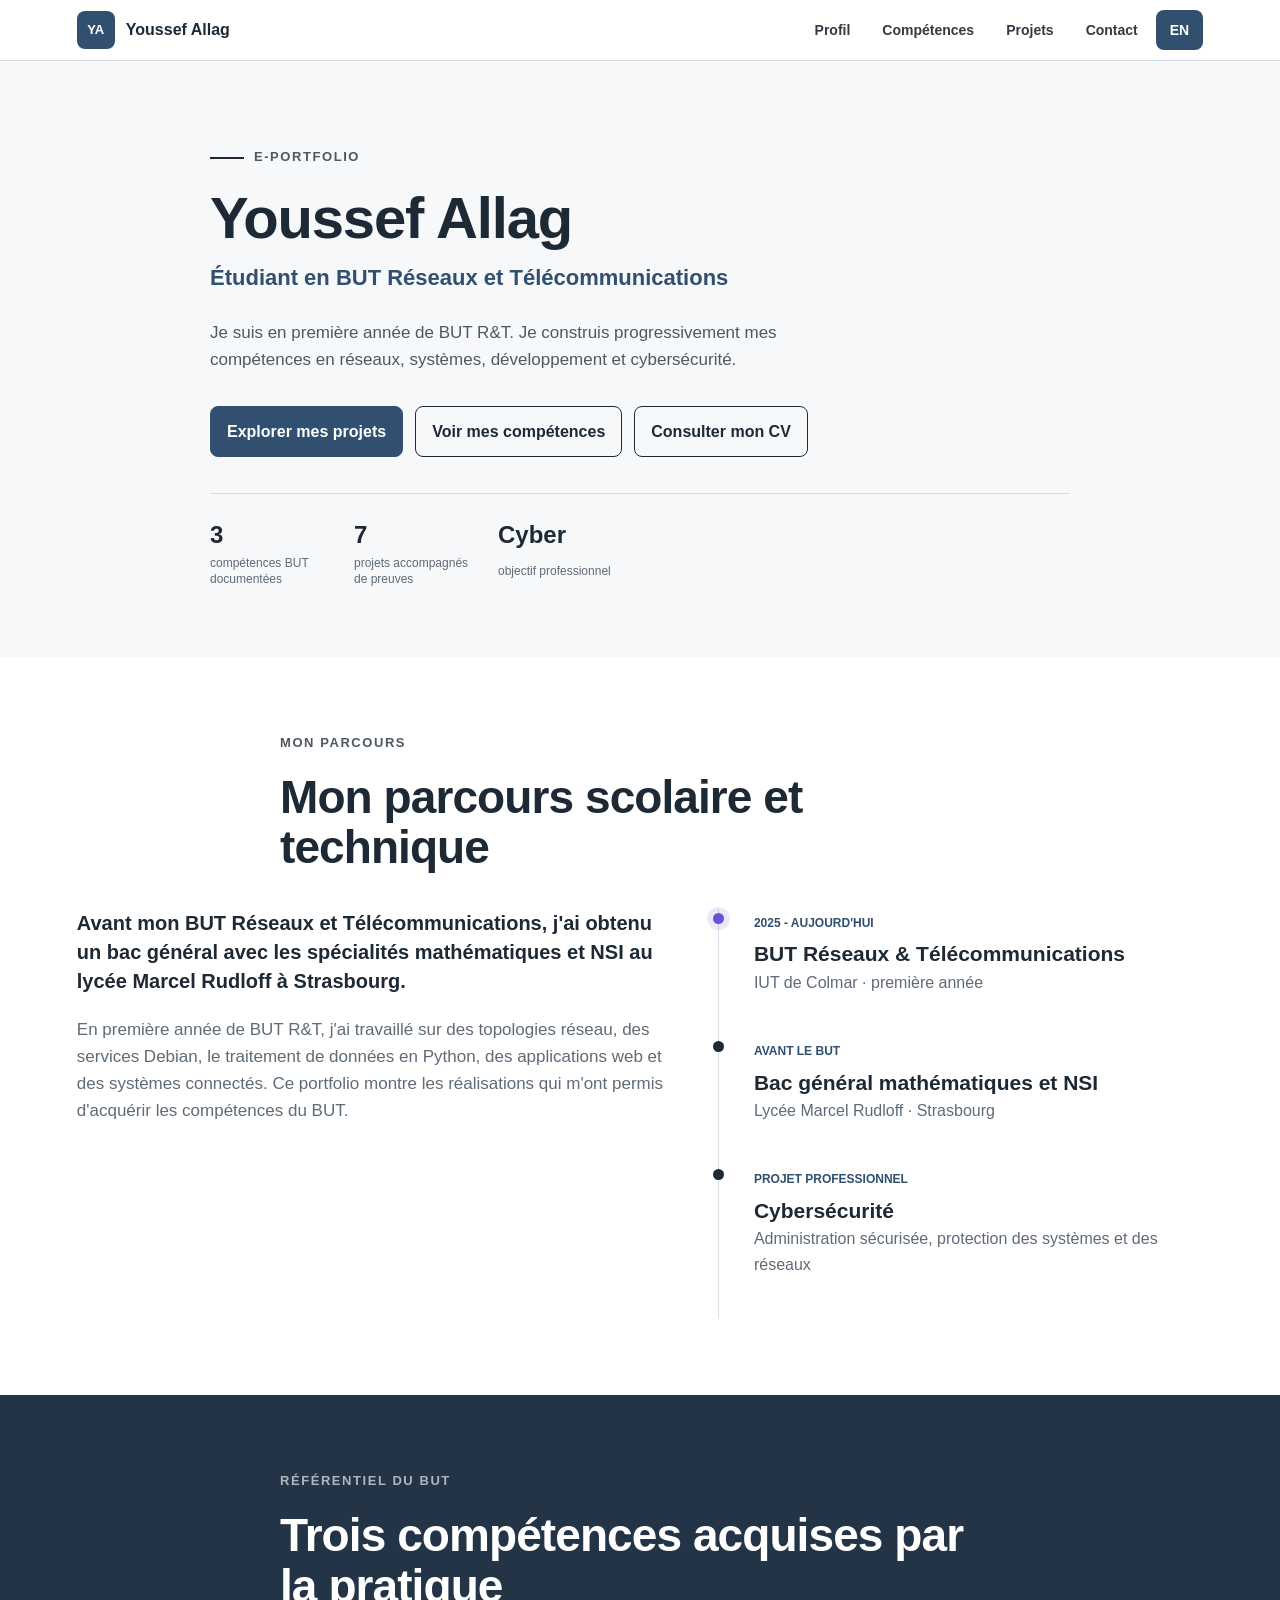
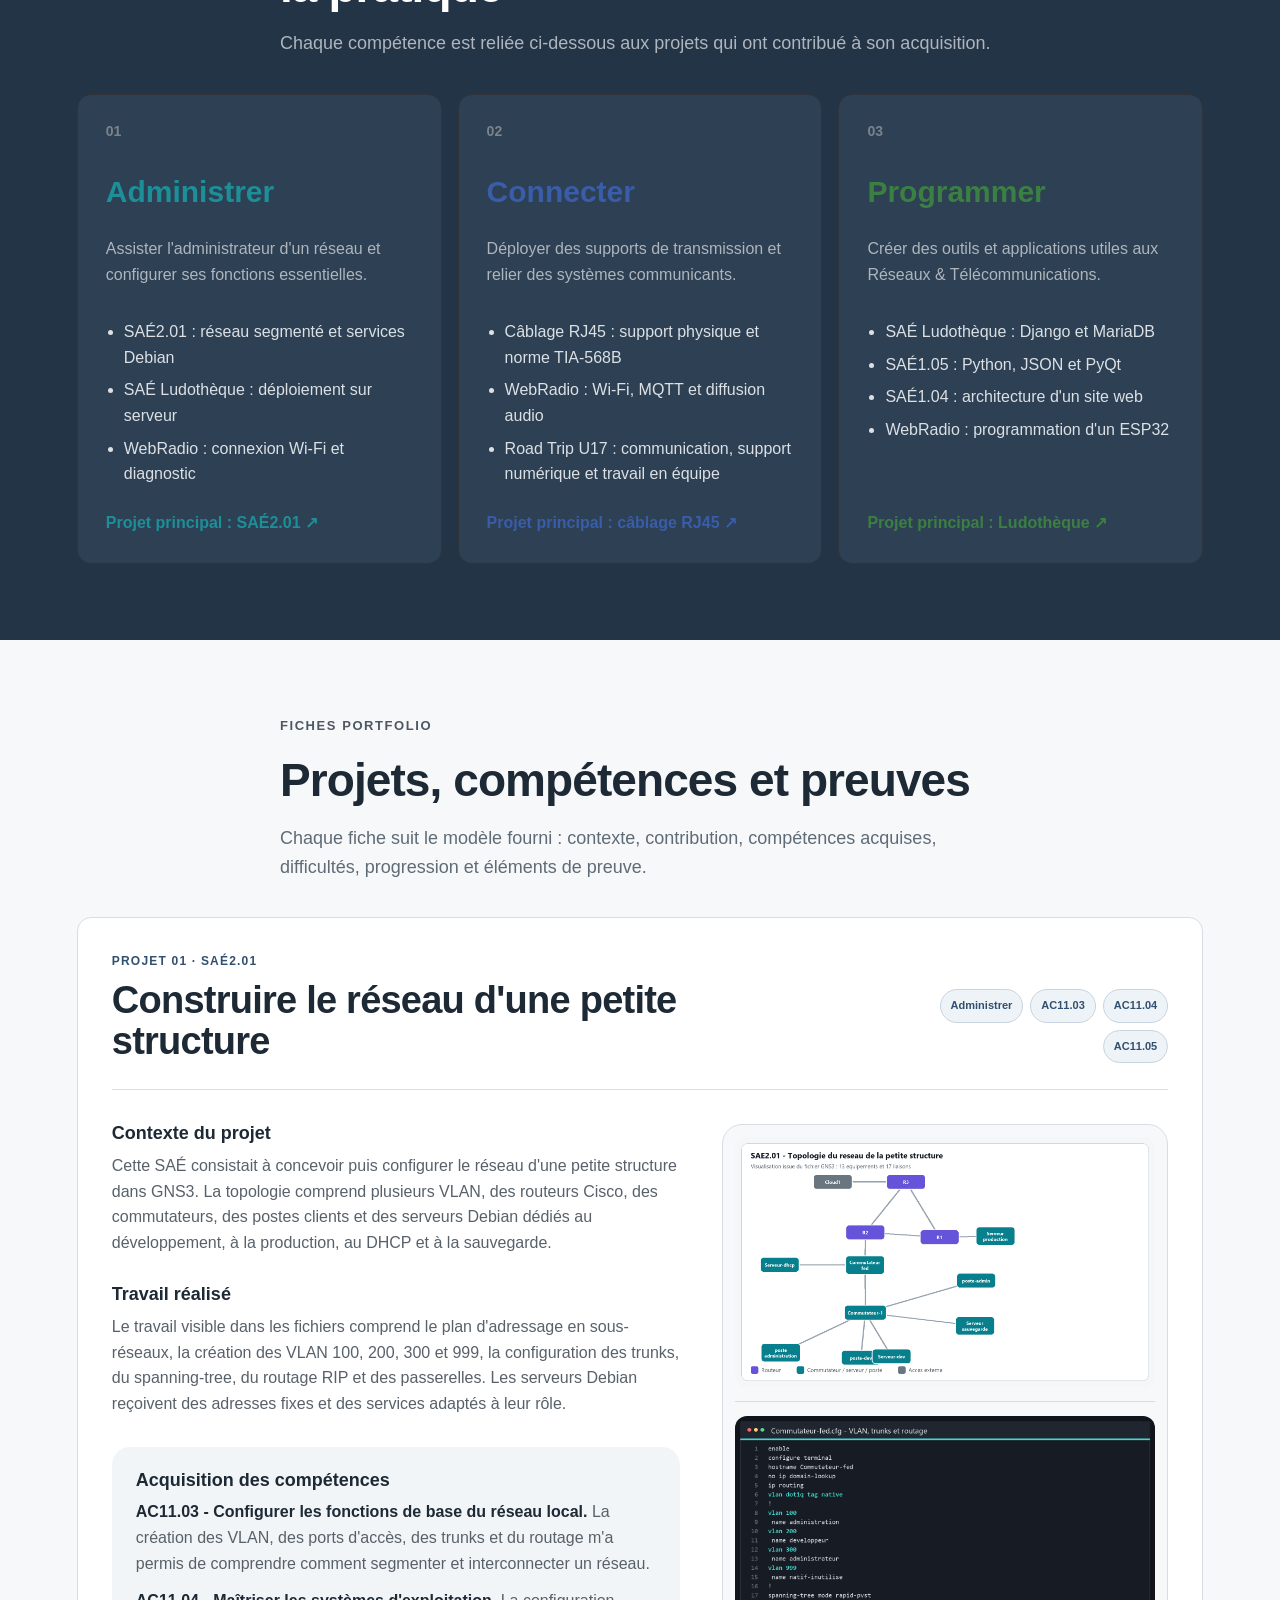
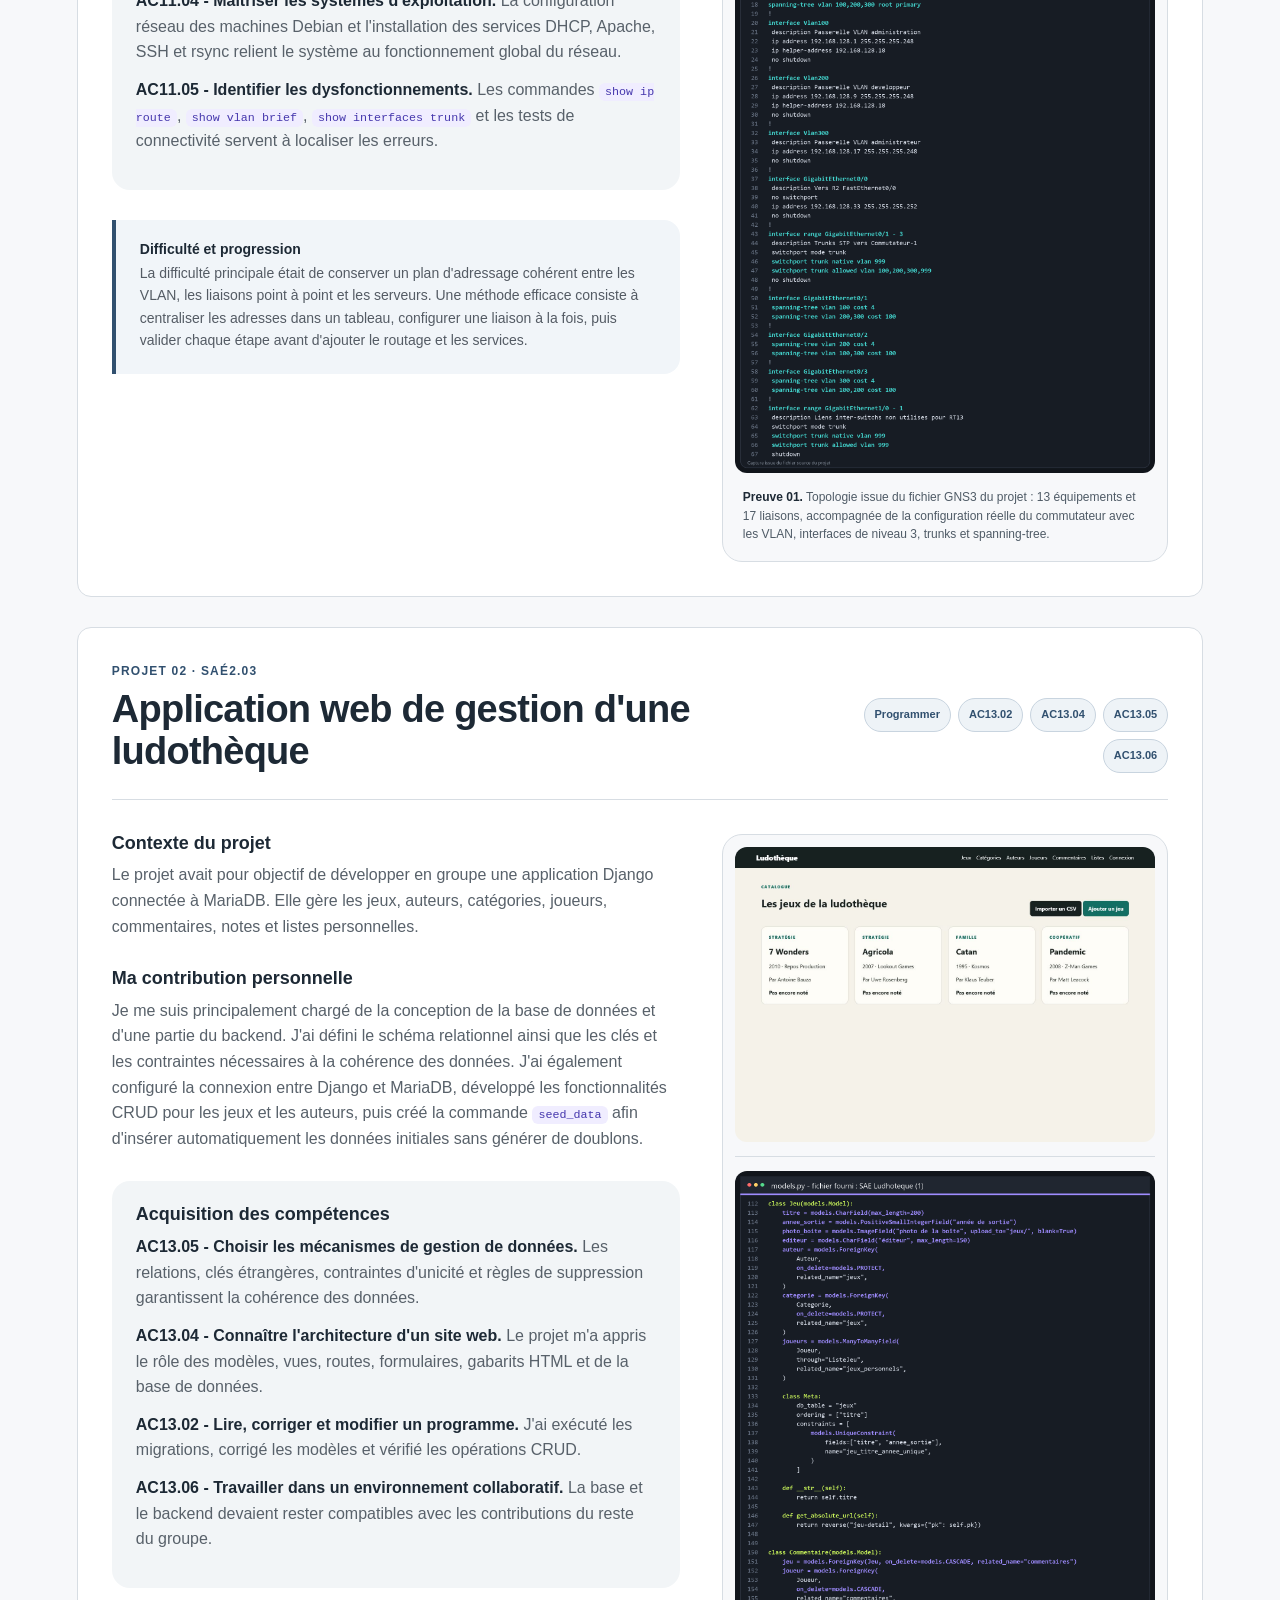
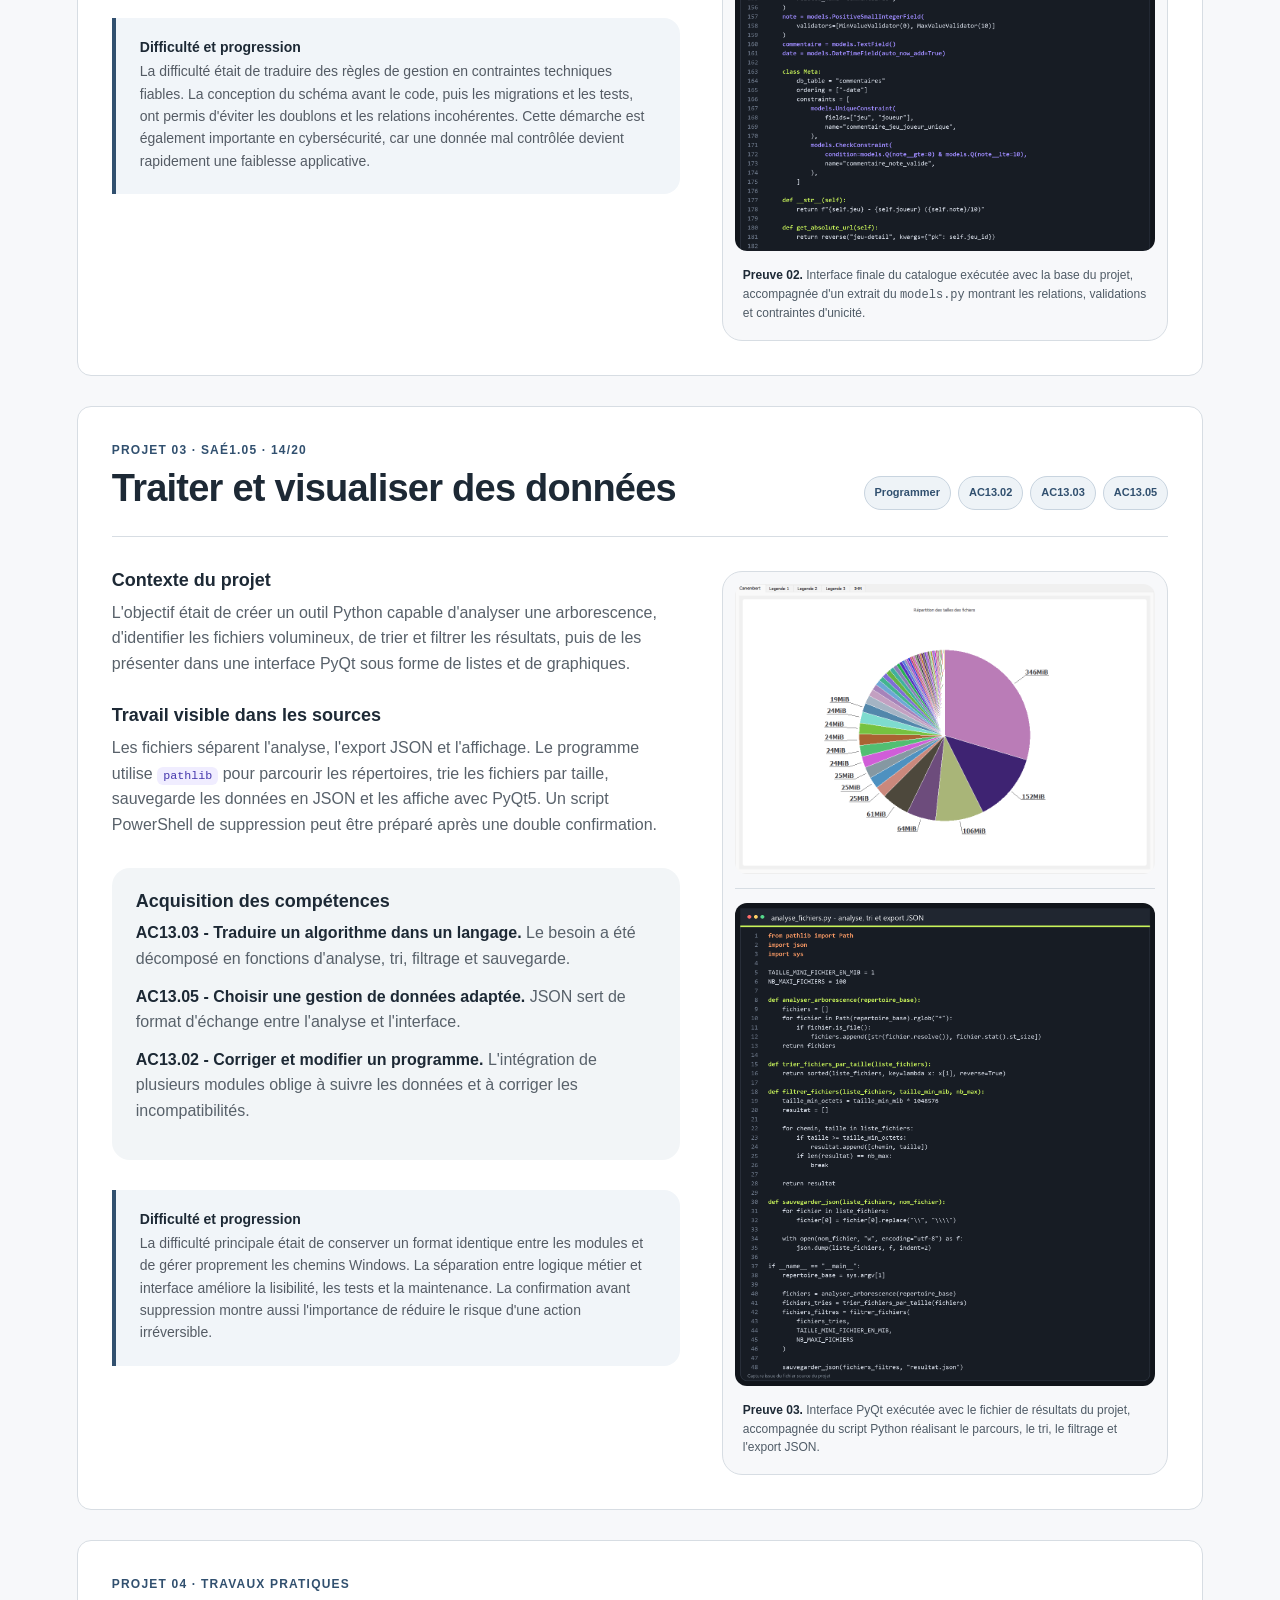
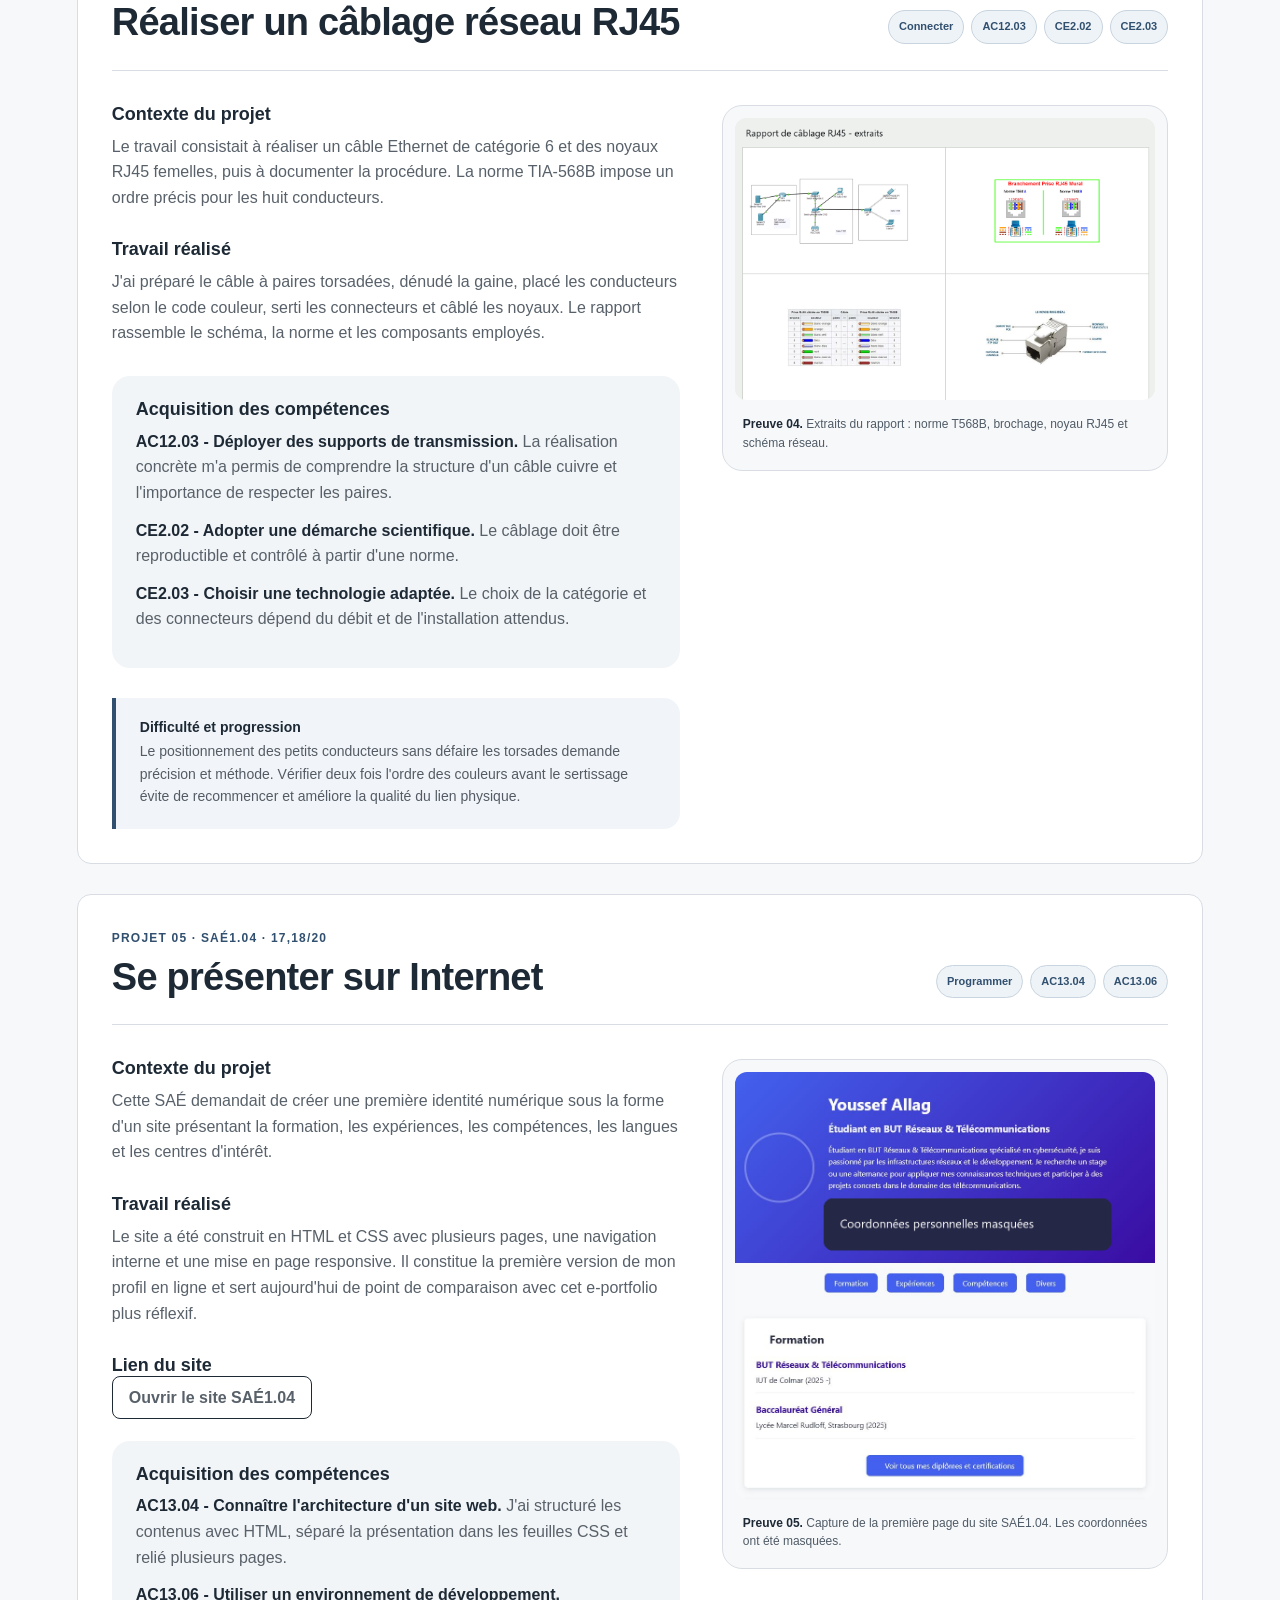
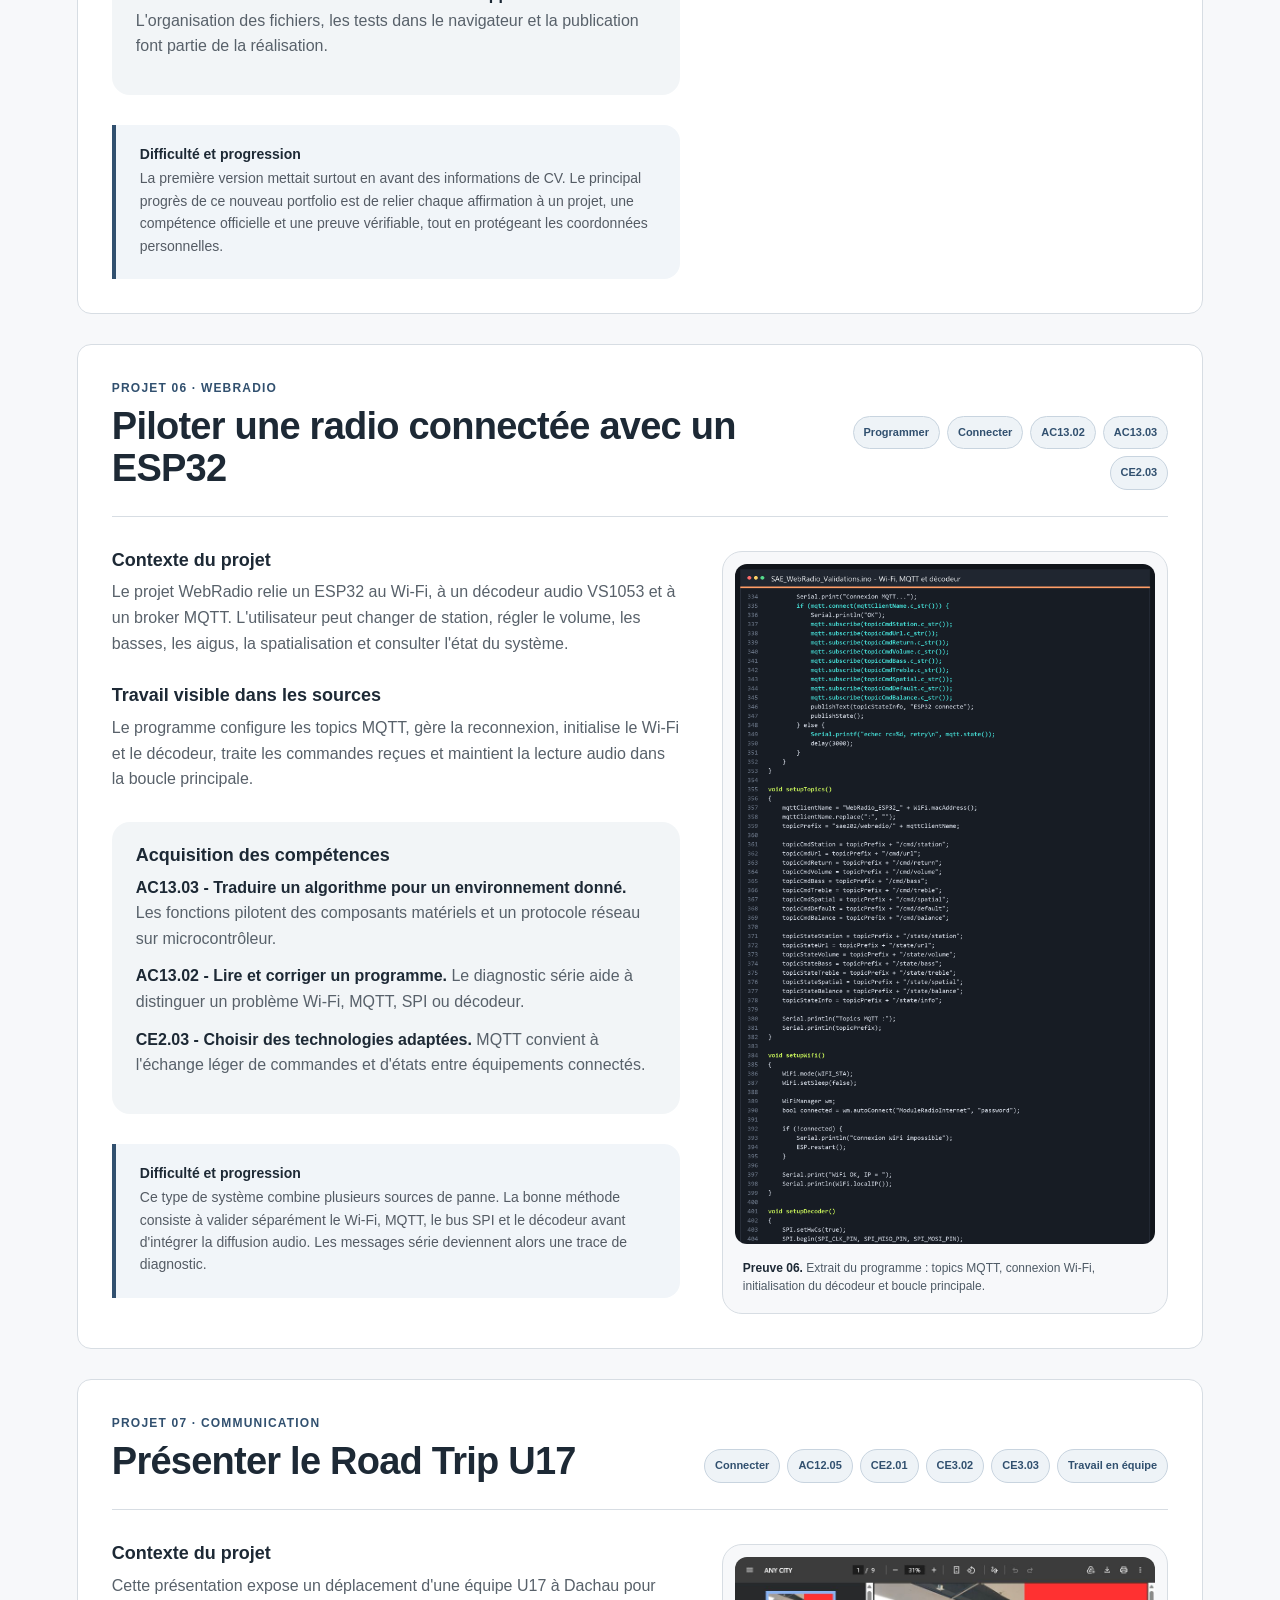
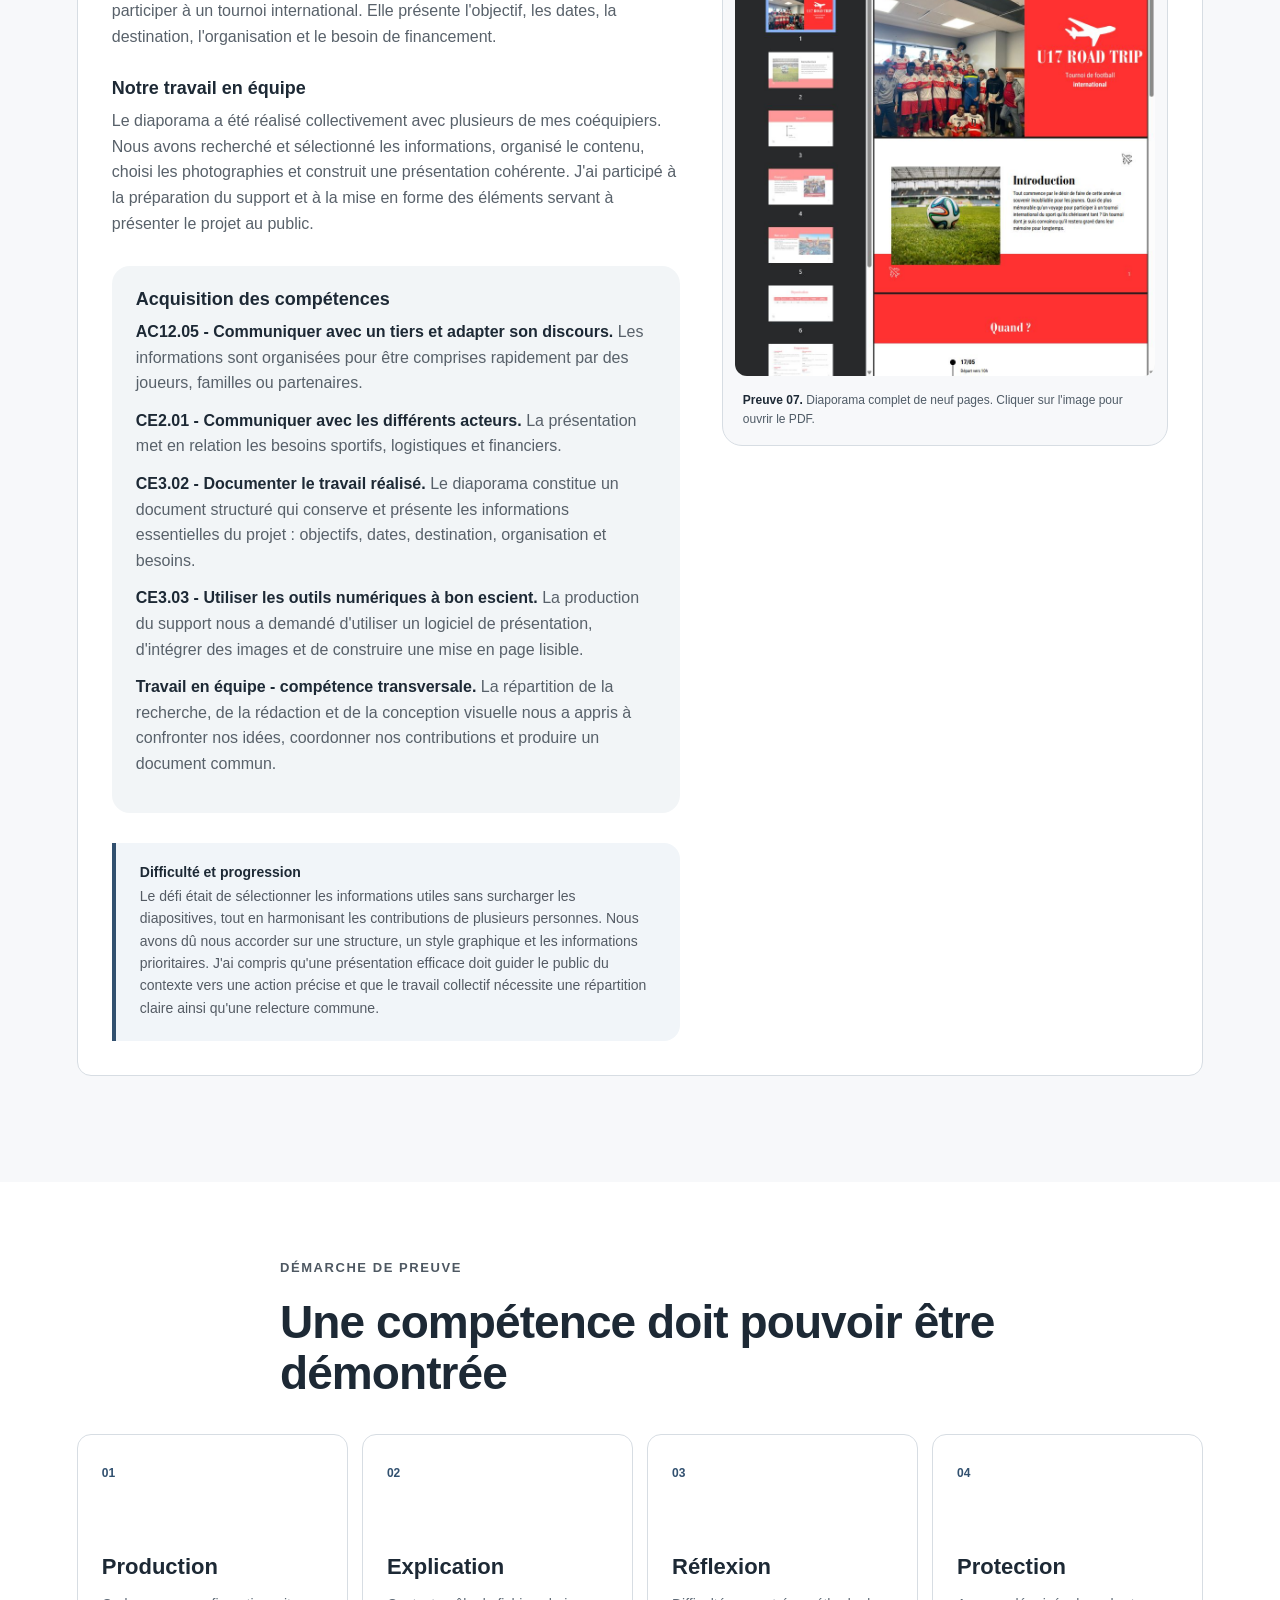
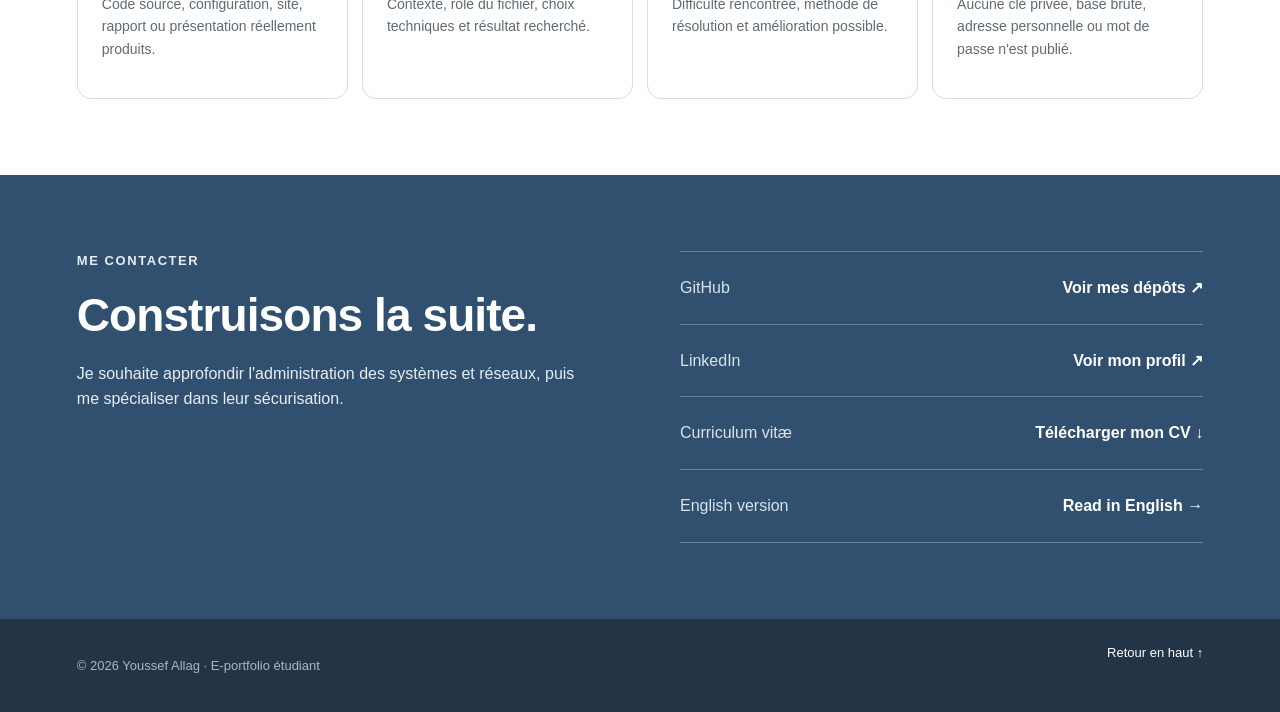
==== commit 1b50af47: "Ajouter le lien vers le site SAE104" ====
--- a/index.html
+++ b/index.html
@@ -255,6 +255,7 @@
           <div class="texte-fiche">
             <section><h4>Contexte du projet</h4><p>Cette SAÉ demandait de créer une première identité numérique sous la forme d'un site présentant la formation, les expériences, les compétences, les langues et les centres d'intérêt.</p></section>
             <section><h4>Travail réalisé</h4><p>Le site a été construit en HTML et CSS avec plusieurs pages, une navigation interne et une mise en page responsive. Il constitue la première version de mon profil en ligne et sert aujourd'hui de point de comparaison avec cet e-portfolio plus réflexif.</p></section>
+            <section><h4>Lien du site</h4><p><a class="bouton secondaire" href="assets/sites/sae104/index.html" target="_blank" rel="noreferrer">Ouvrir le site SAÉ1.04</a></p></section>
             <section class="acquisition"><h4>Acquisition des compétences</h4>
               <p><strong>AC13.04 - Connaître l'architecture d'un site web.</strong> J'ai structuré les contenus avec HTML, séparé la présentation dans les feuilles CSS et relié plusieurs pages.</p>
               <p><strong>AC13.06 - Utiliser un environnement de développement.</strong> L'organisation des fichiers, les tests dans le navigateur et la publication font partie de la réalisation.</p>
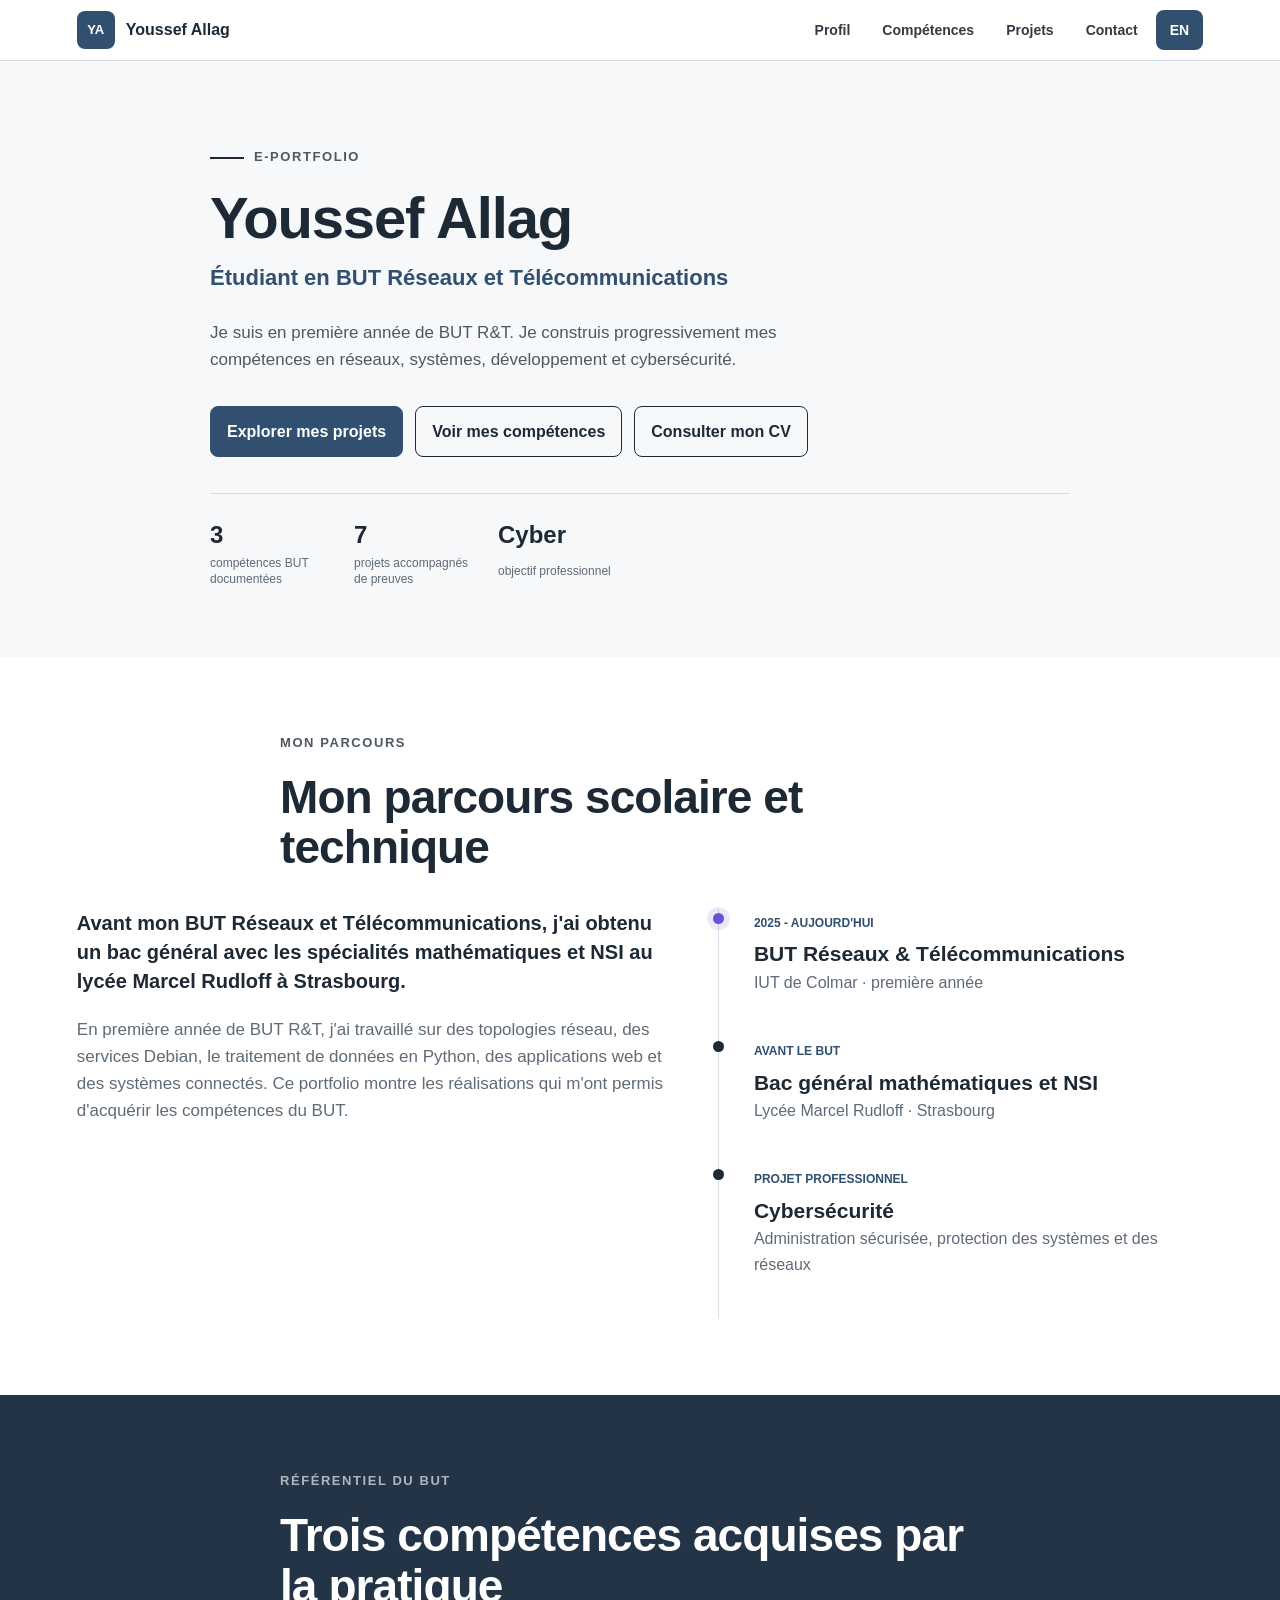
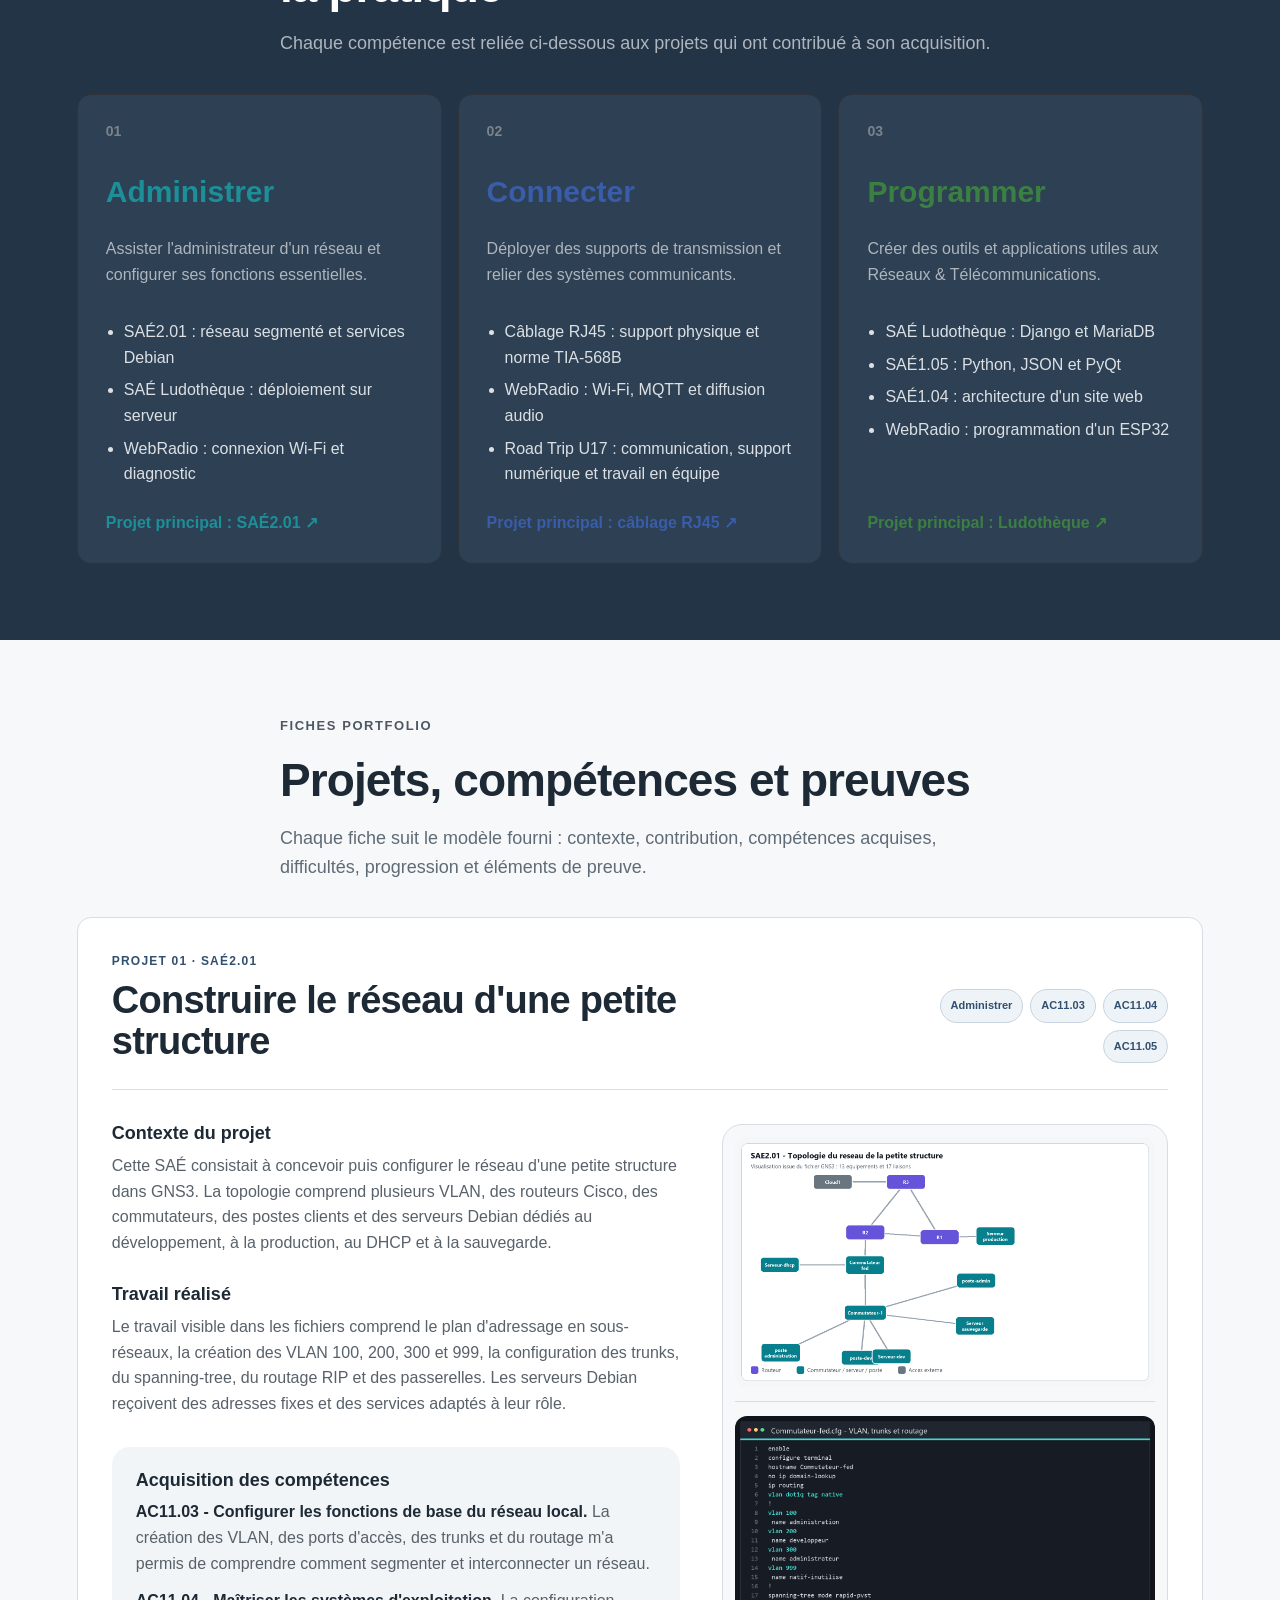
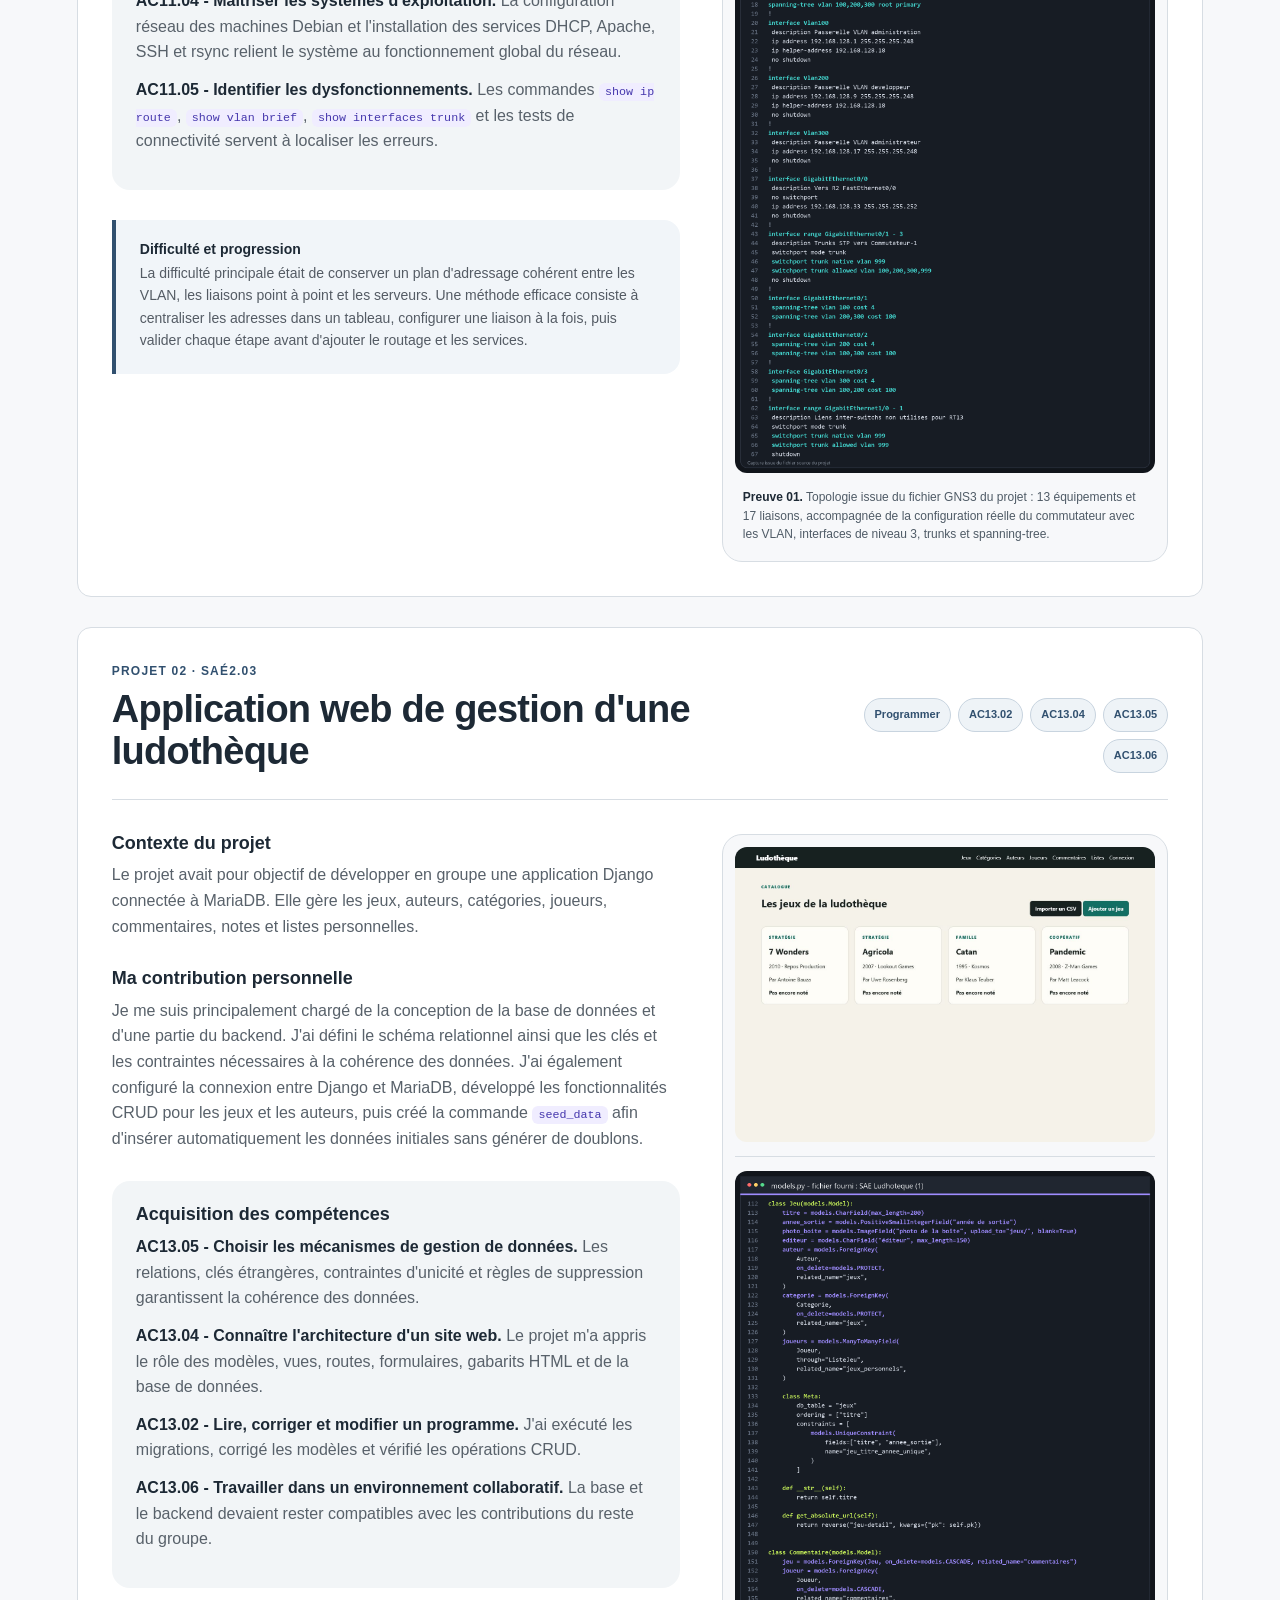
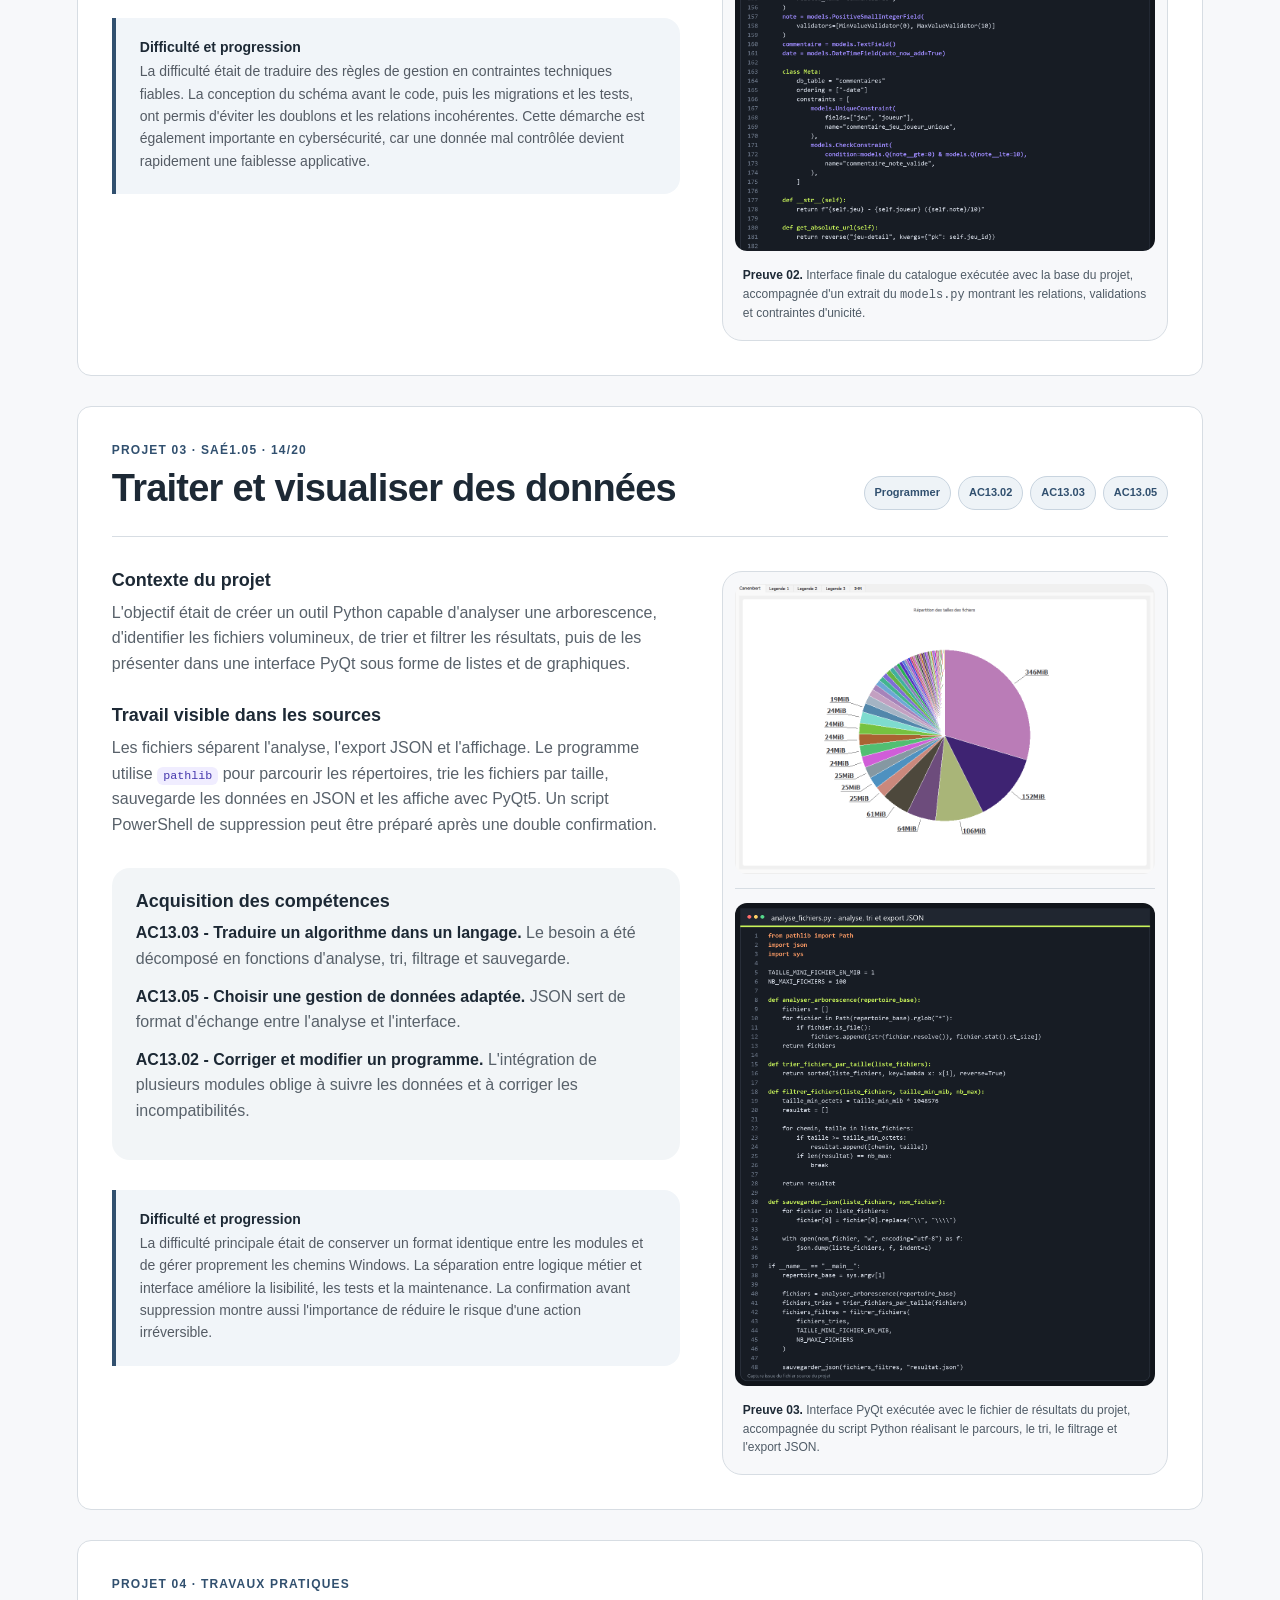
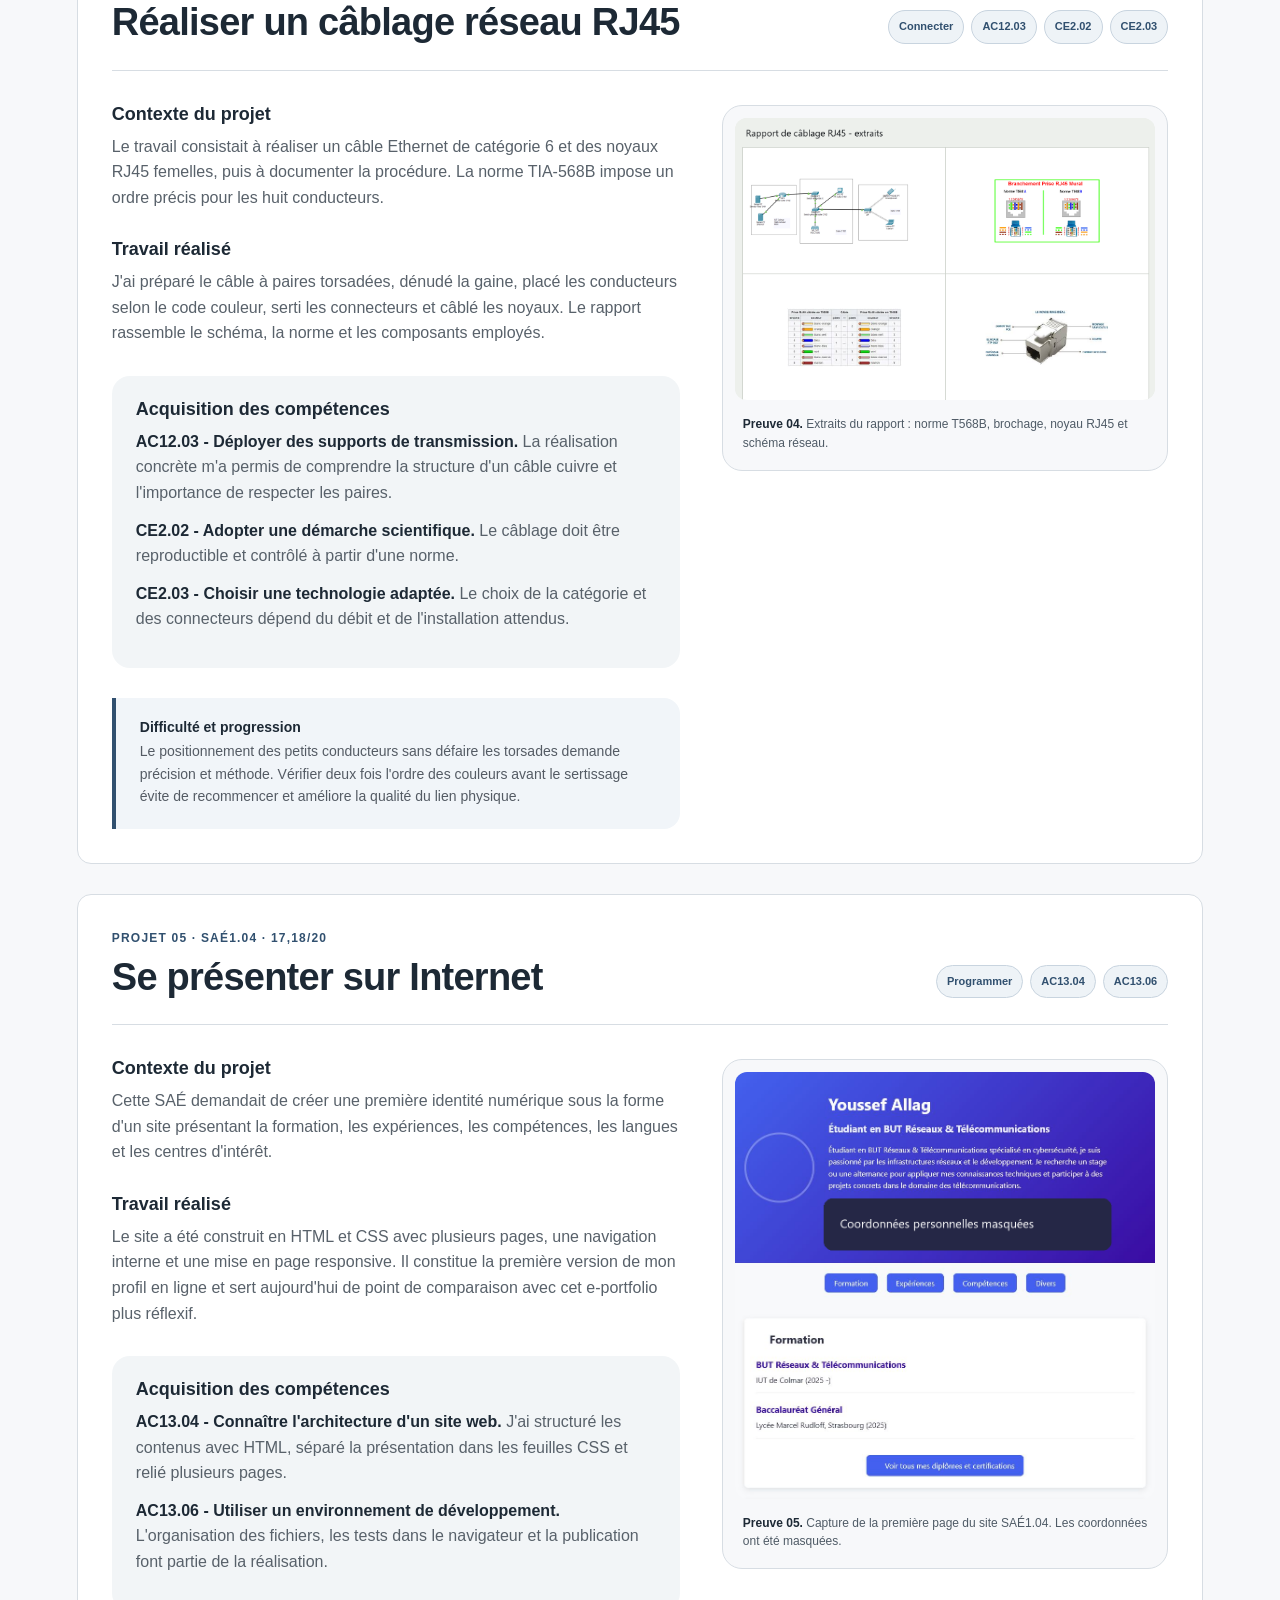
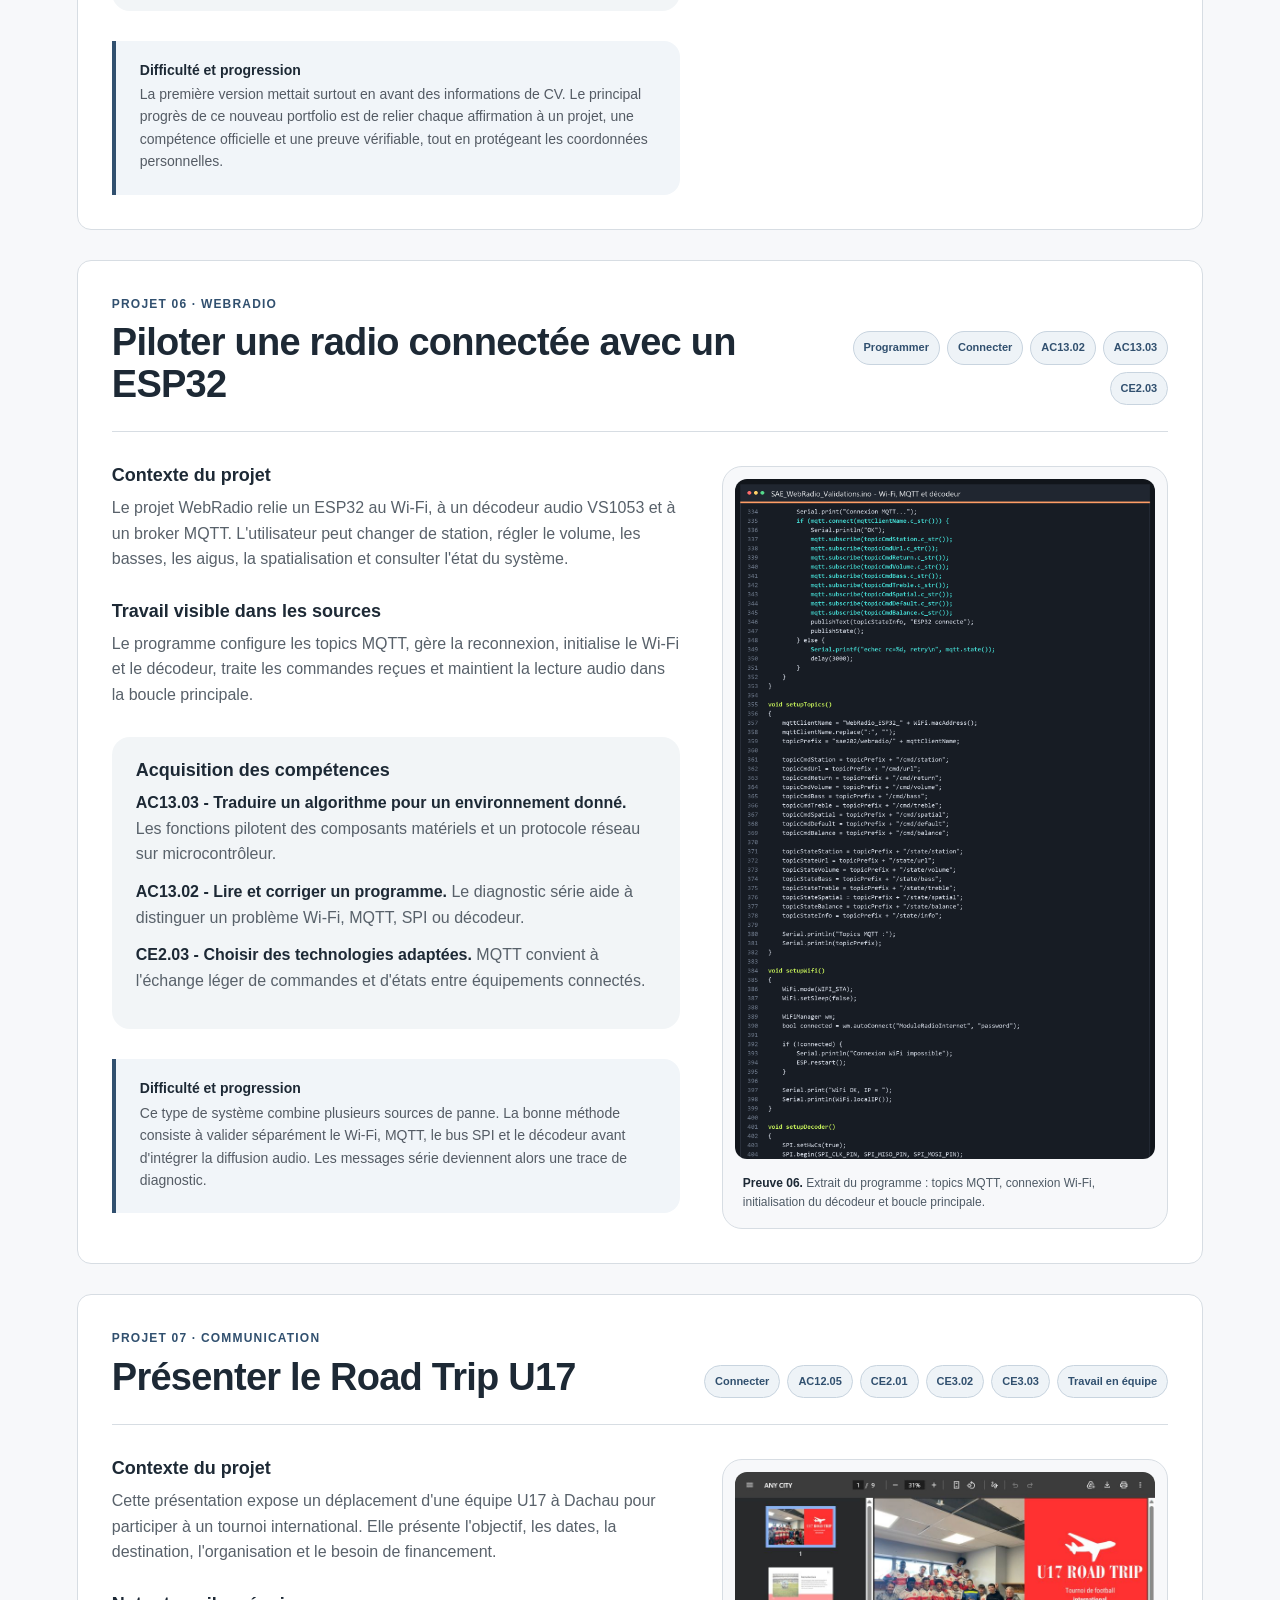
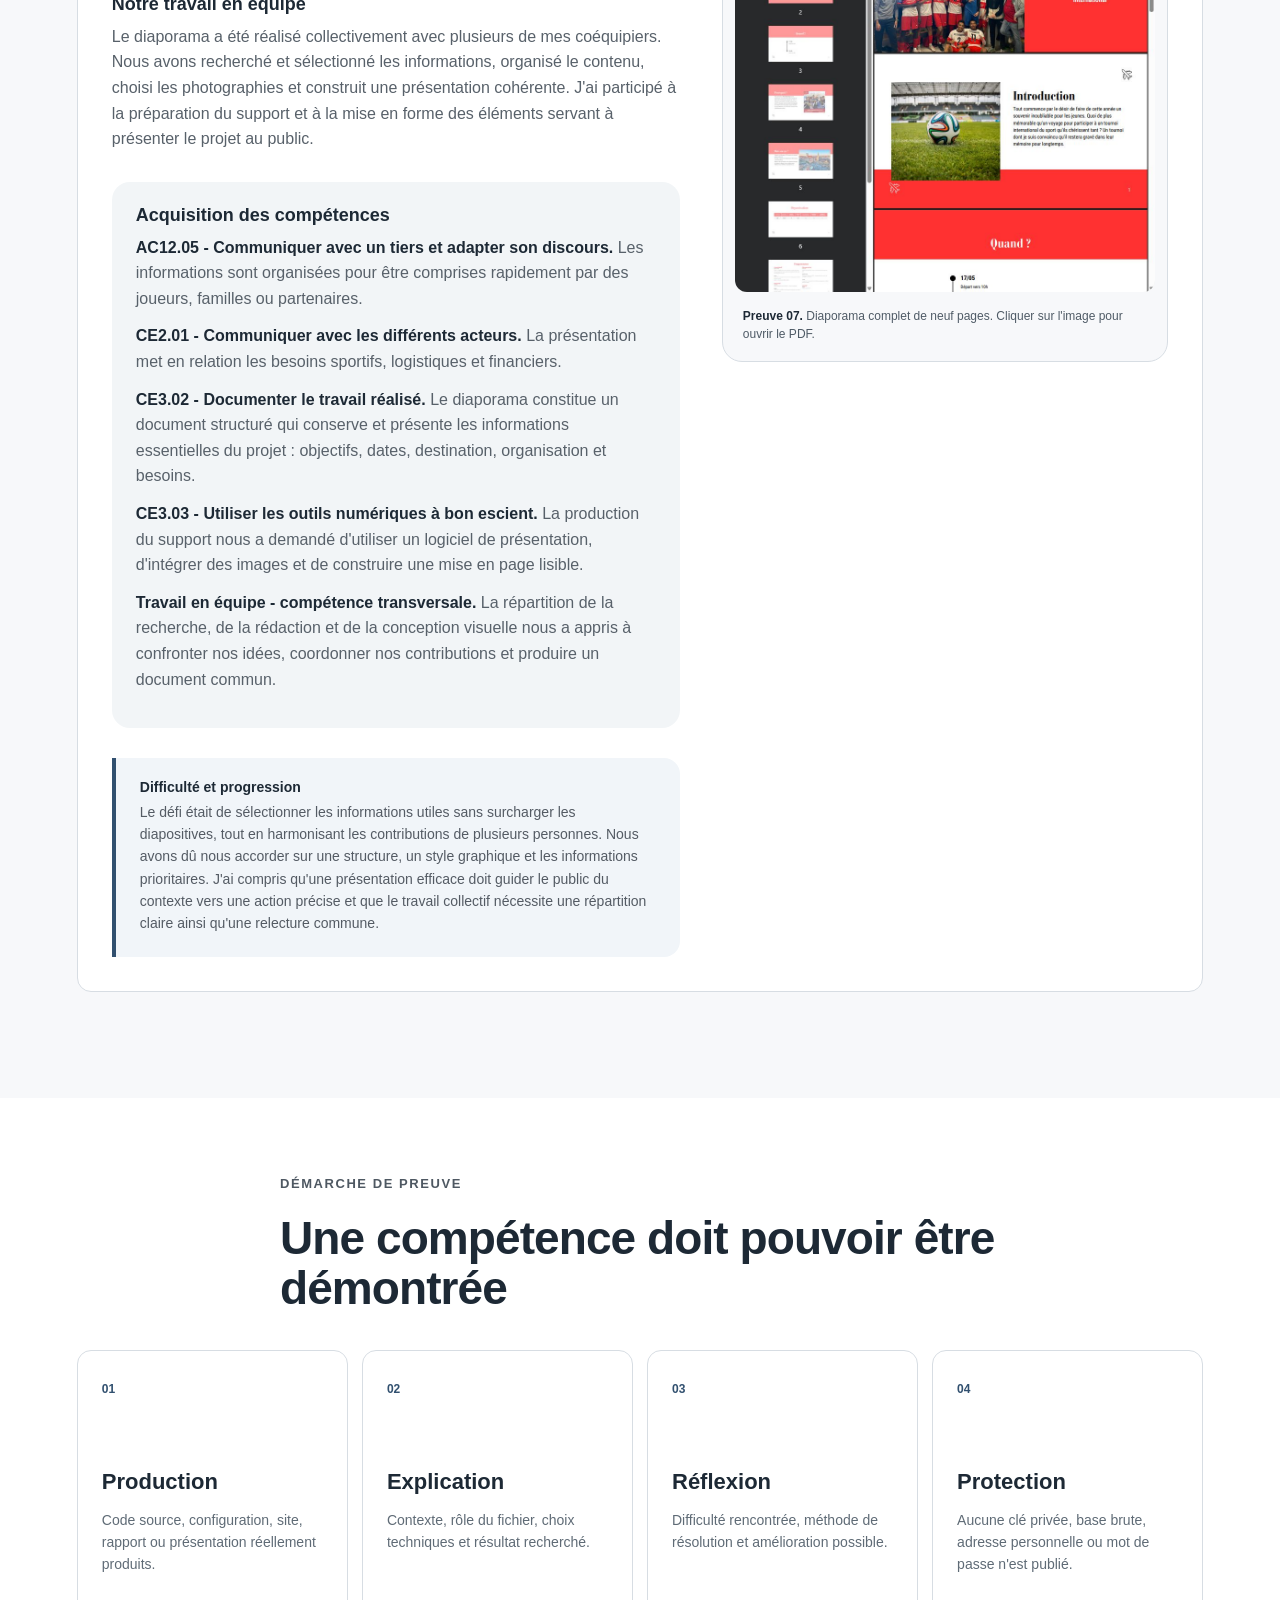
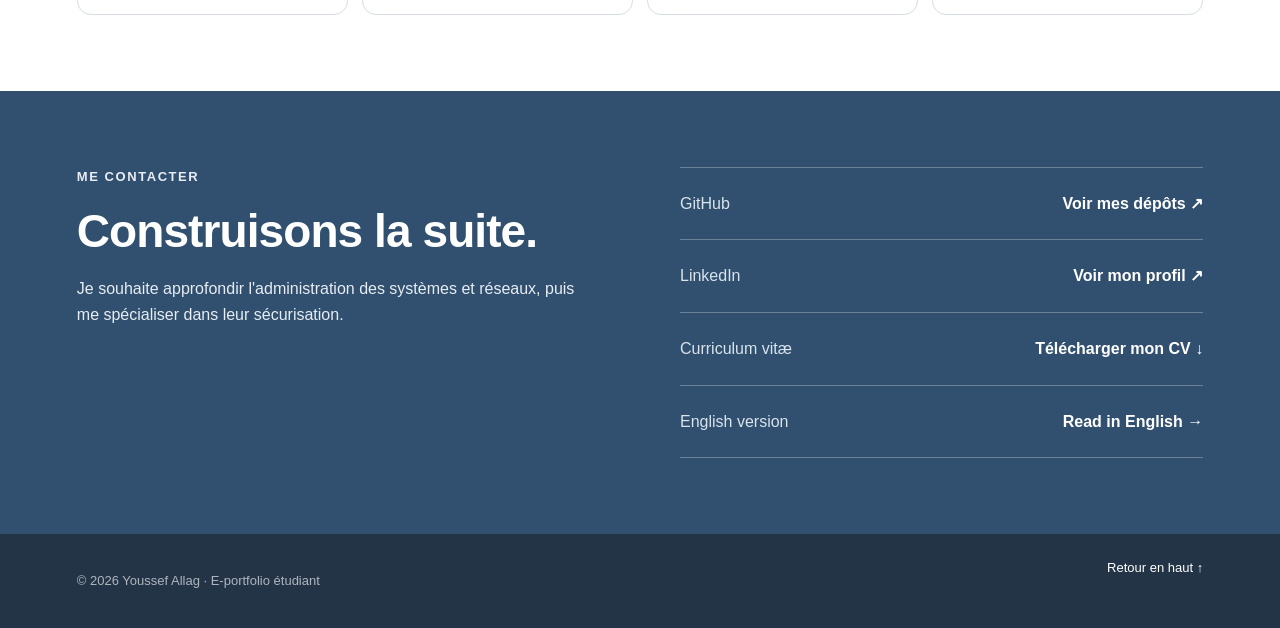
==== commit 496a61a0: "Revert "Ajouter le lien vers le site SAE104" This reverts commit 1b50af473823f79b2e9e60ba683bcd49158" ====
--- a/index.html
+++ b/index.html
@@ -255,7 +255,6 @@
           <div class="texte-fiche">
             <section><h4>Contexte du projet</h4><p>Cette SAÉ demandait de créer une première identité numérique sous la forme d'un site présentant la formation, les expériences, les compétences, les langues et les centres d'intérêt.</p></section>
             <section><h4>Travail réalisé</h4><p>Le site a été construit en HTML et CSS avec plusieurs pages, une navigation interne et une mise en page responsive. Il constitue la première version de mon profil en ligne et sert aujourd'hui de point de comparaison avec cet e-portfolio plus réflexif.</p></section>
-            <section><h4>Lien du site</h4><p><a class="bouton secondaire" href="assets/sites/sae104/index.html" target="_blank" rel="noreferrer">Ouvrir le site SAÉ1.04</a></p></section>
             <section class="acquisition"><h4>Acquisition des compétences</h4>
               <p><strong>AC13.04 - Connaître l'architecture d'un site web.</strong> J'ai structuré les contenus avec HTML, séparé la présentation dans les feuilles CSS et relié plusieurs pages.</p>
               <p><strong>AC13.06 - Utiliser un environnement de développement.</strong> L'organisation des fichiers, les tests dans le navigateur et la publication font partie de la réalisation.</p>
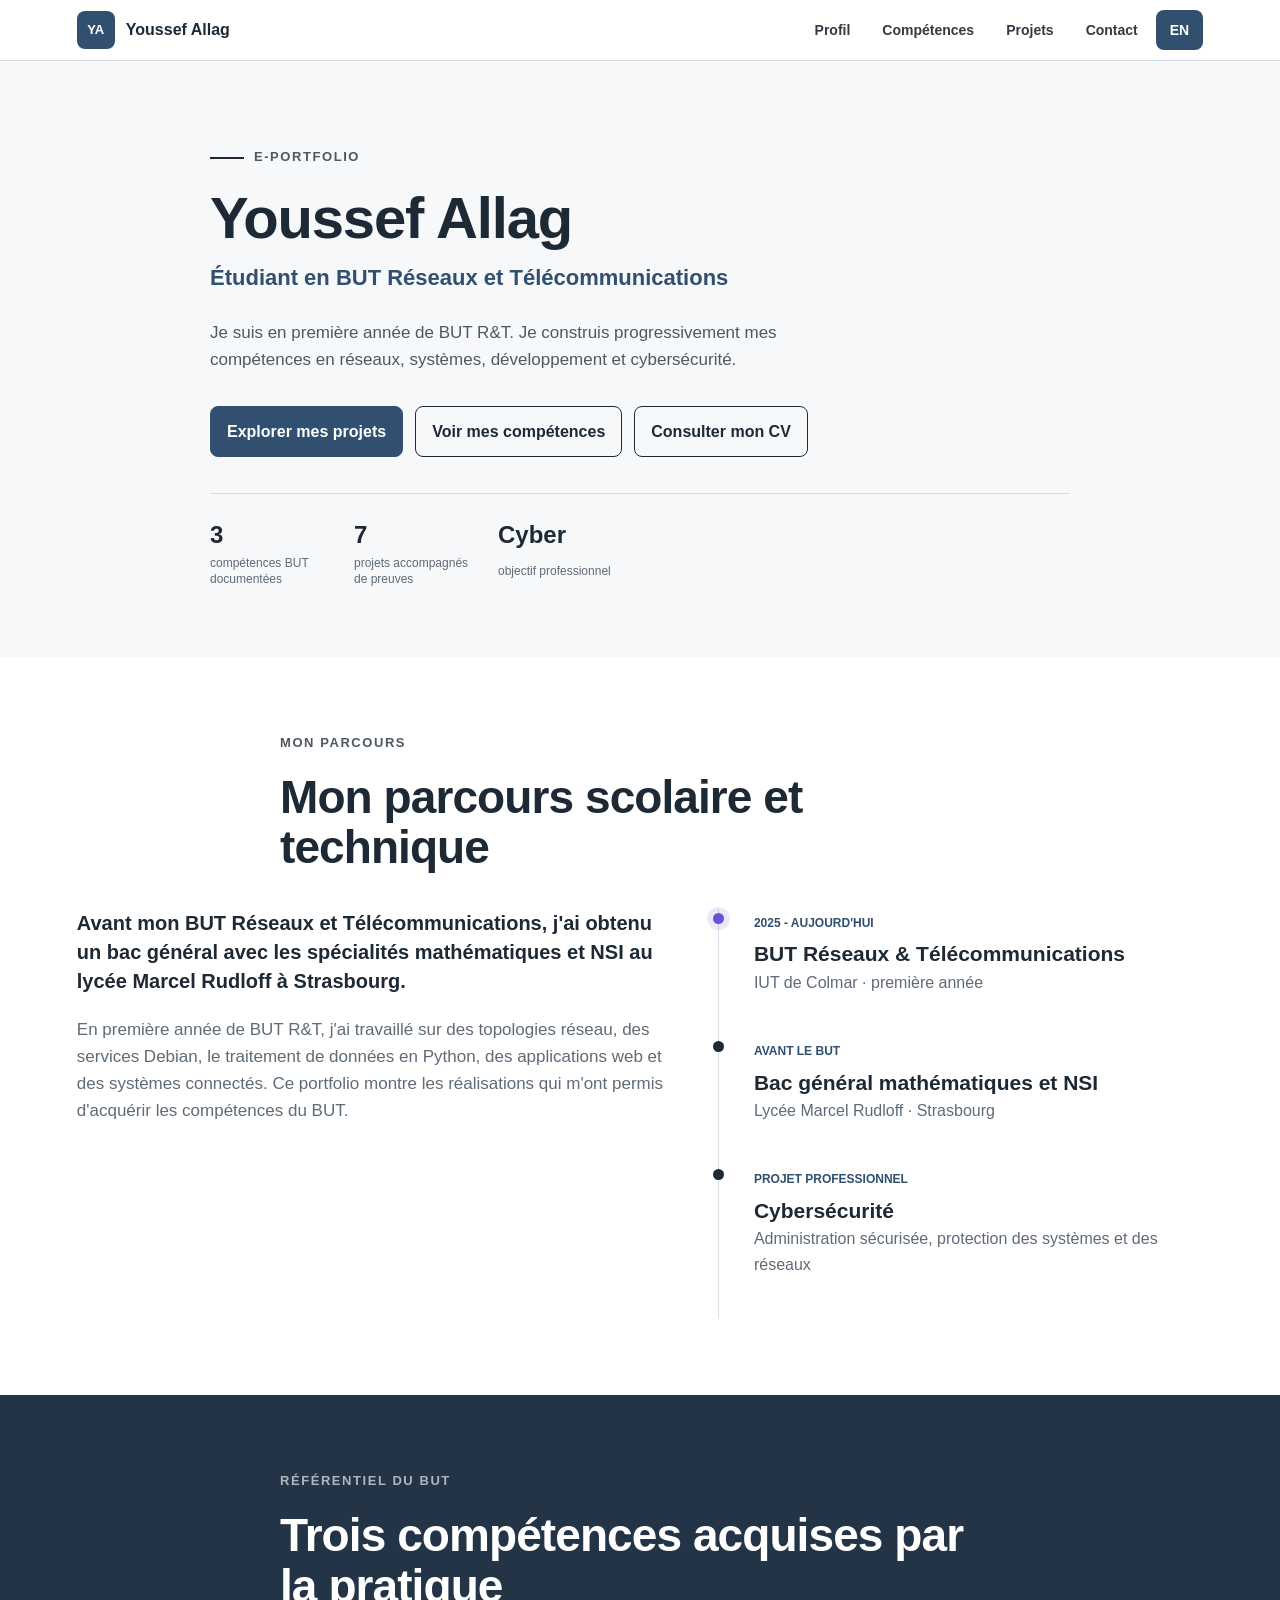
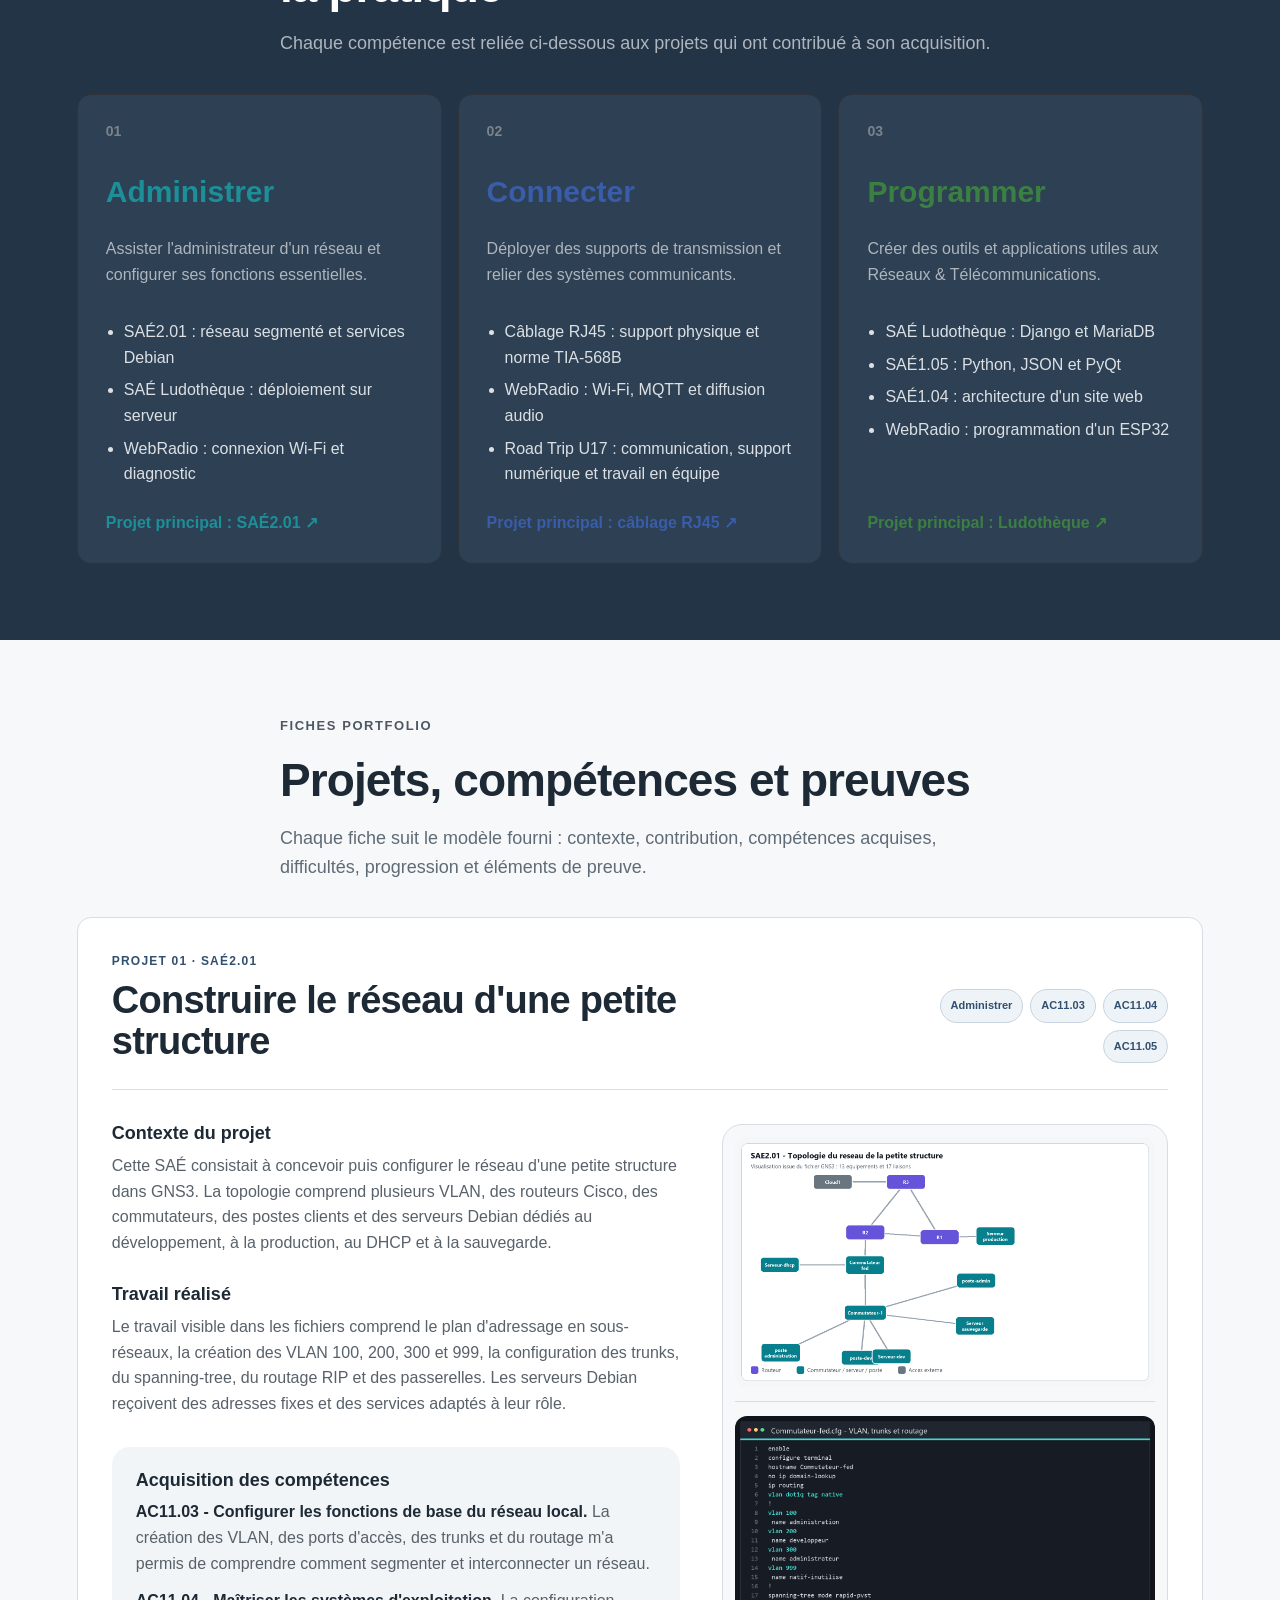
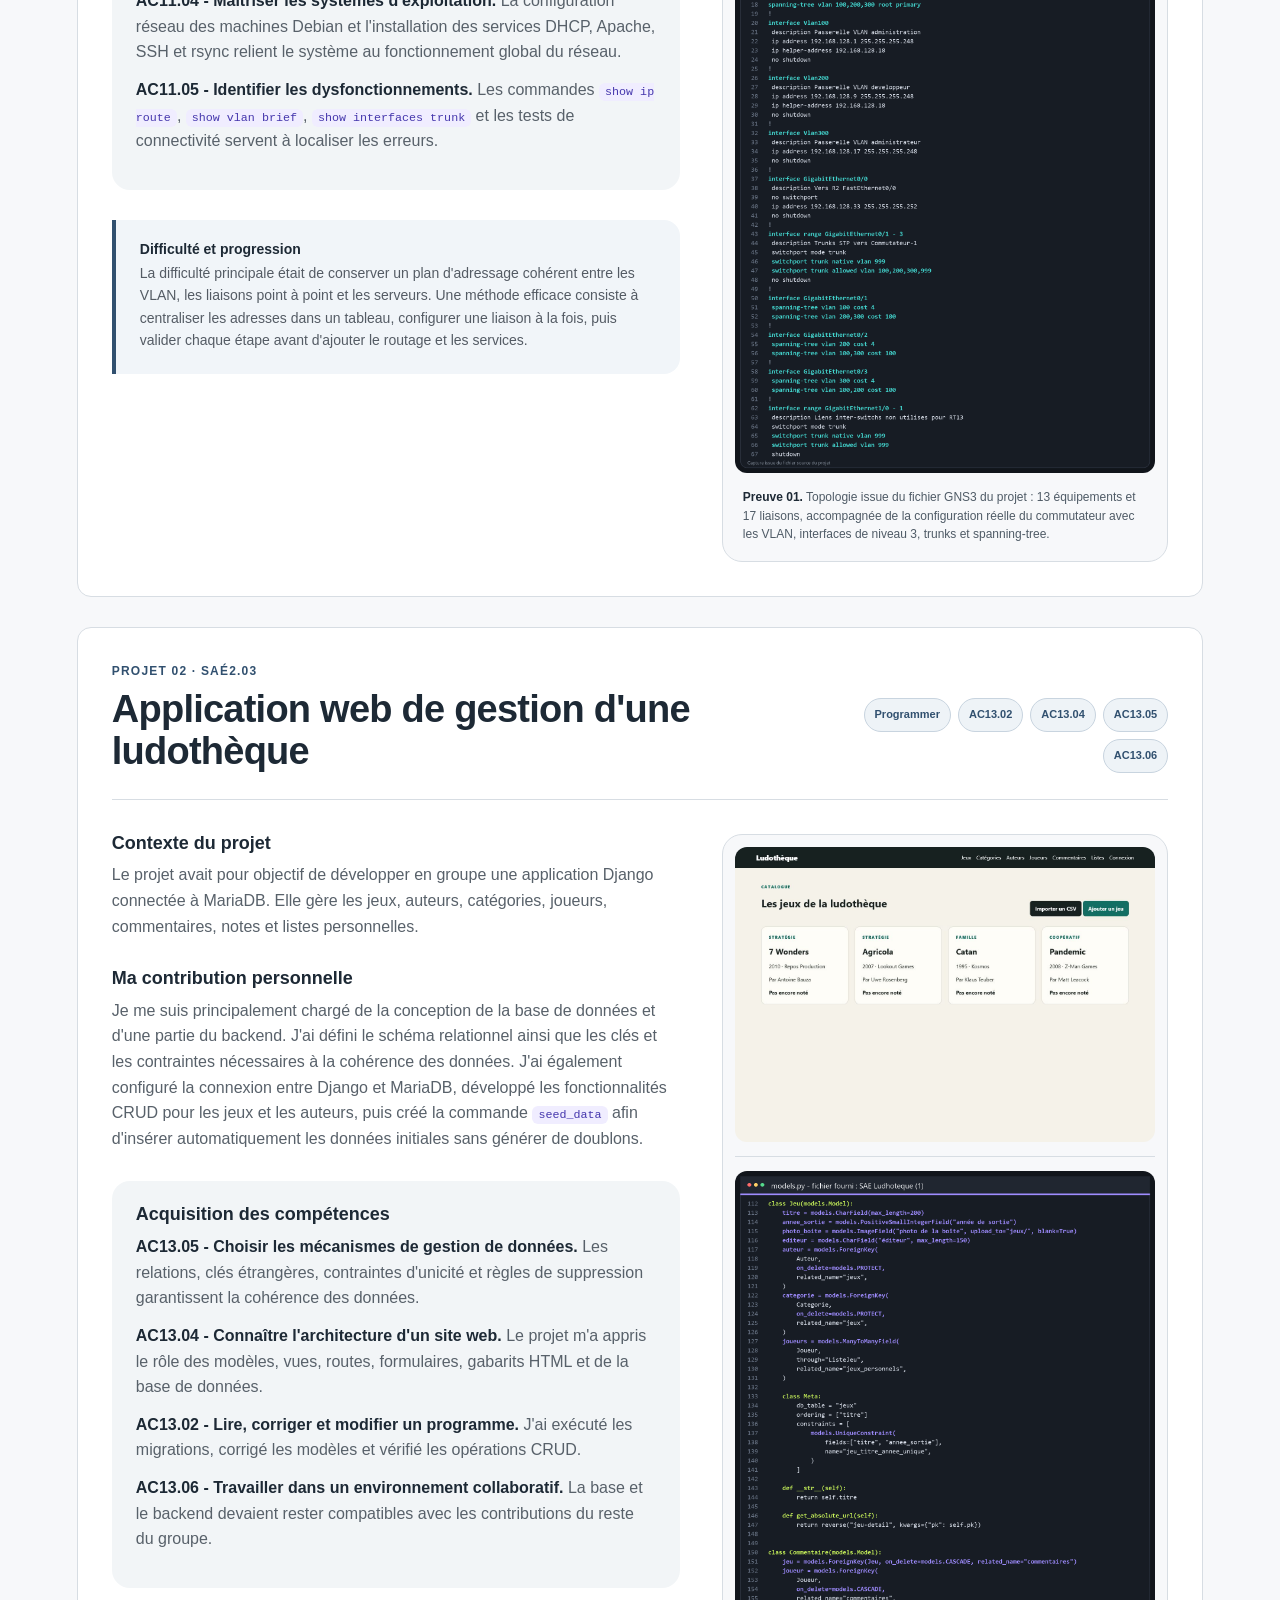
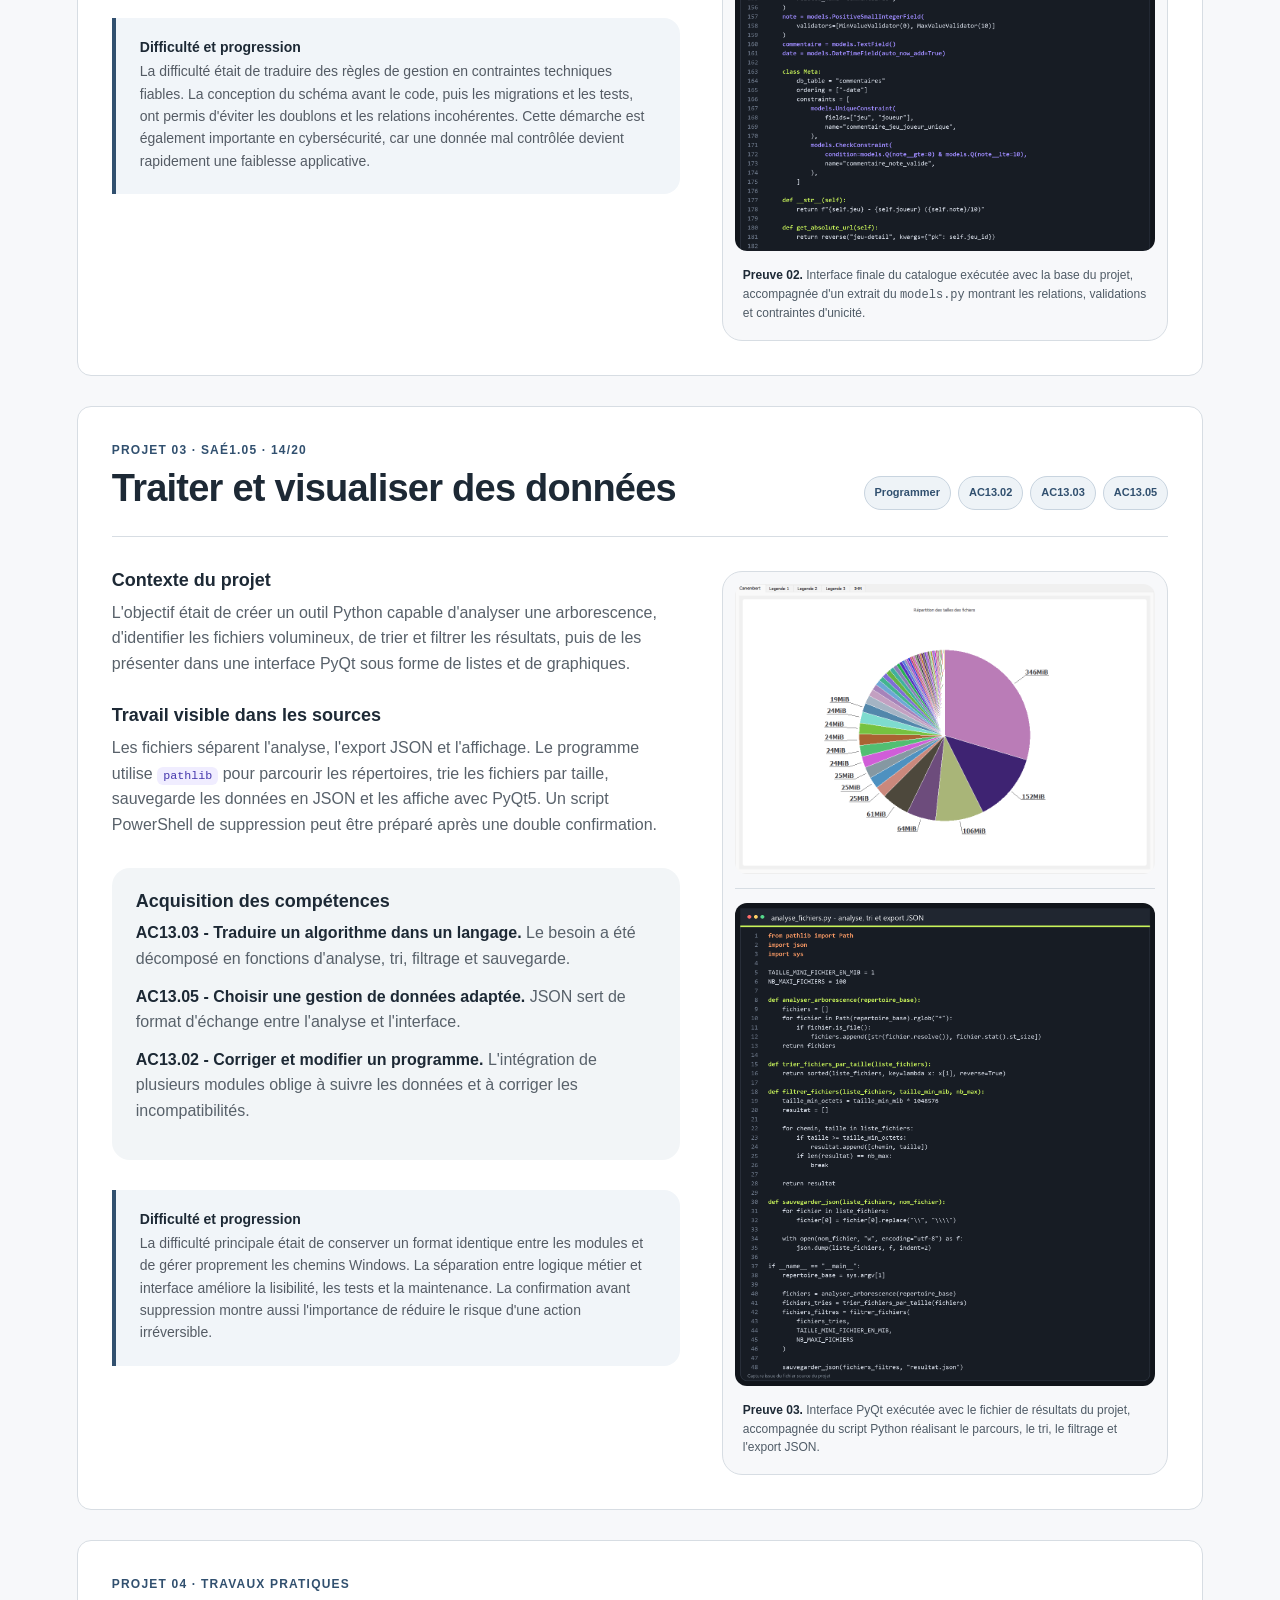
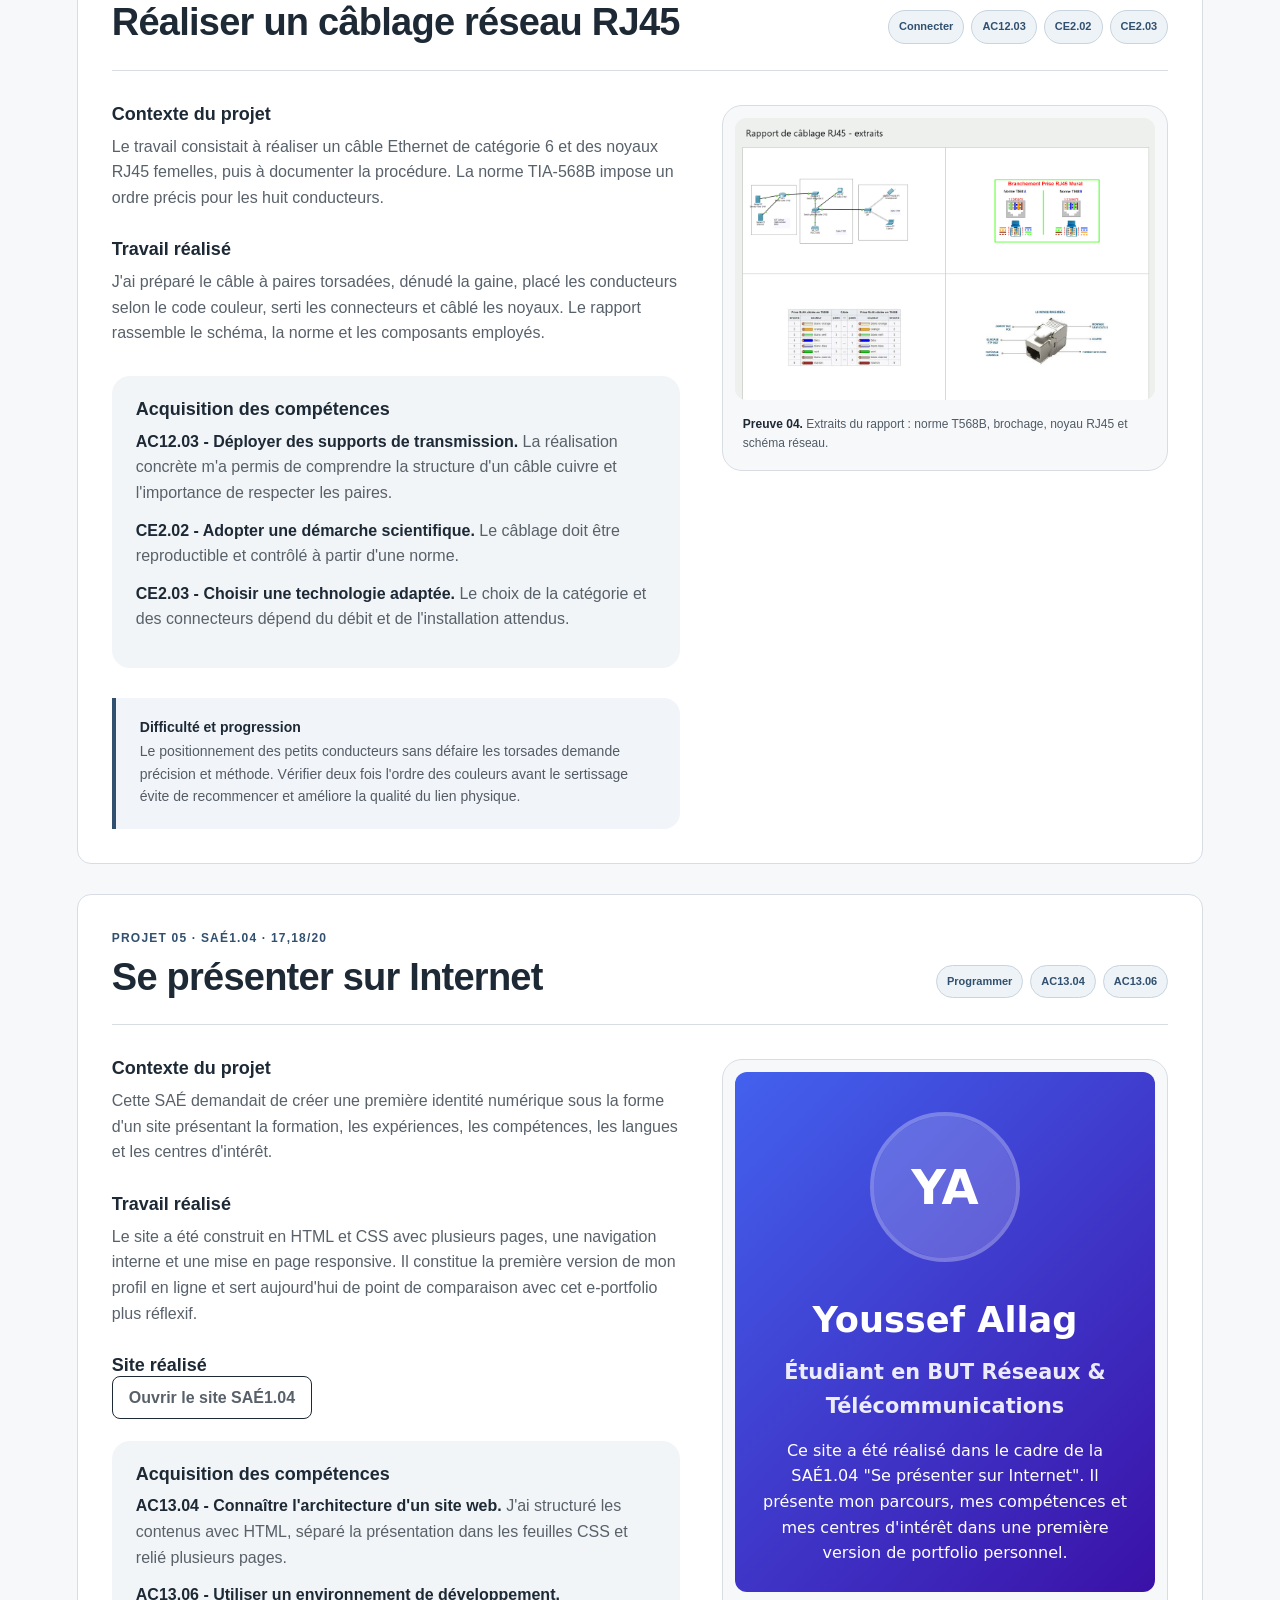
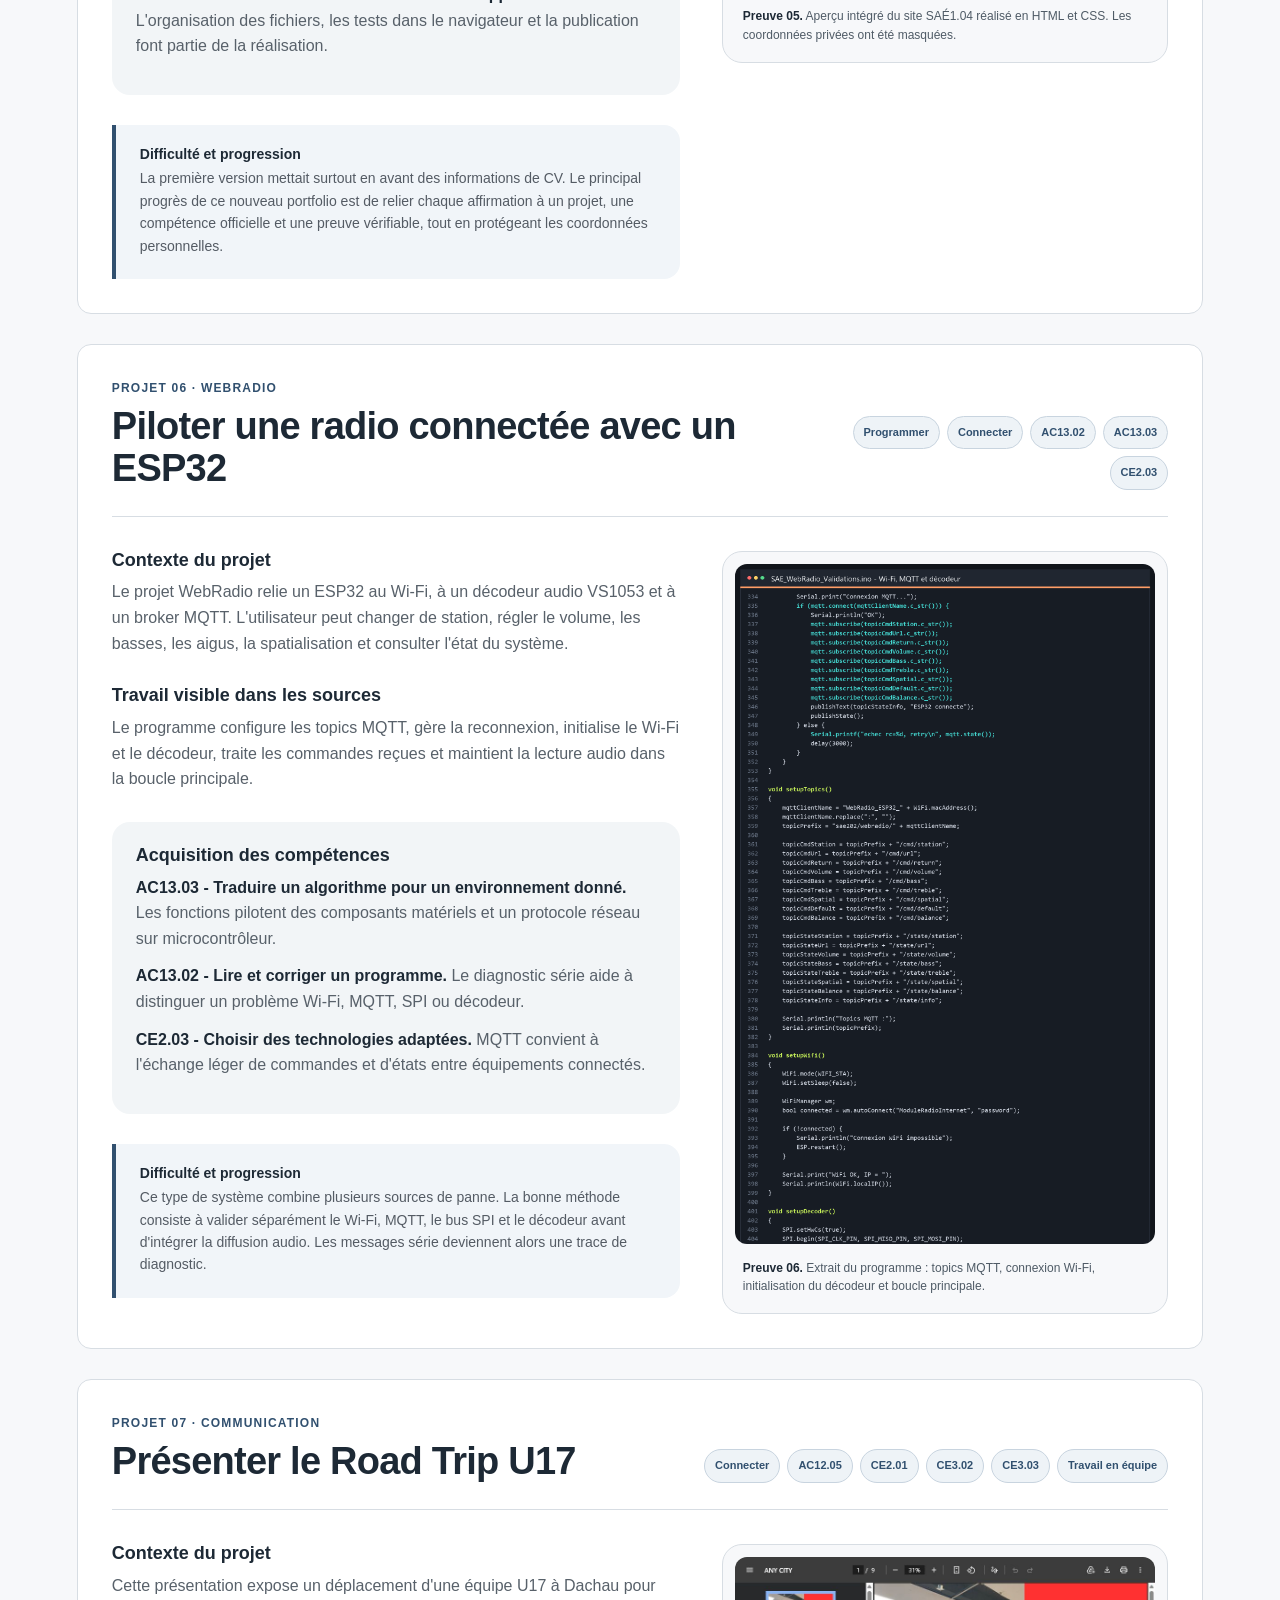
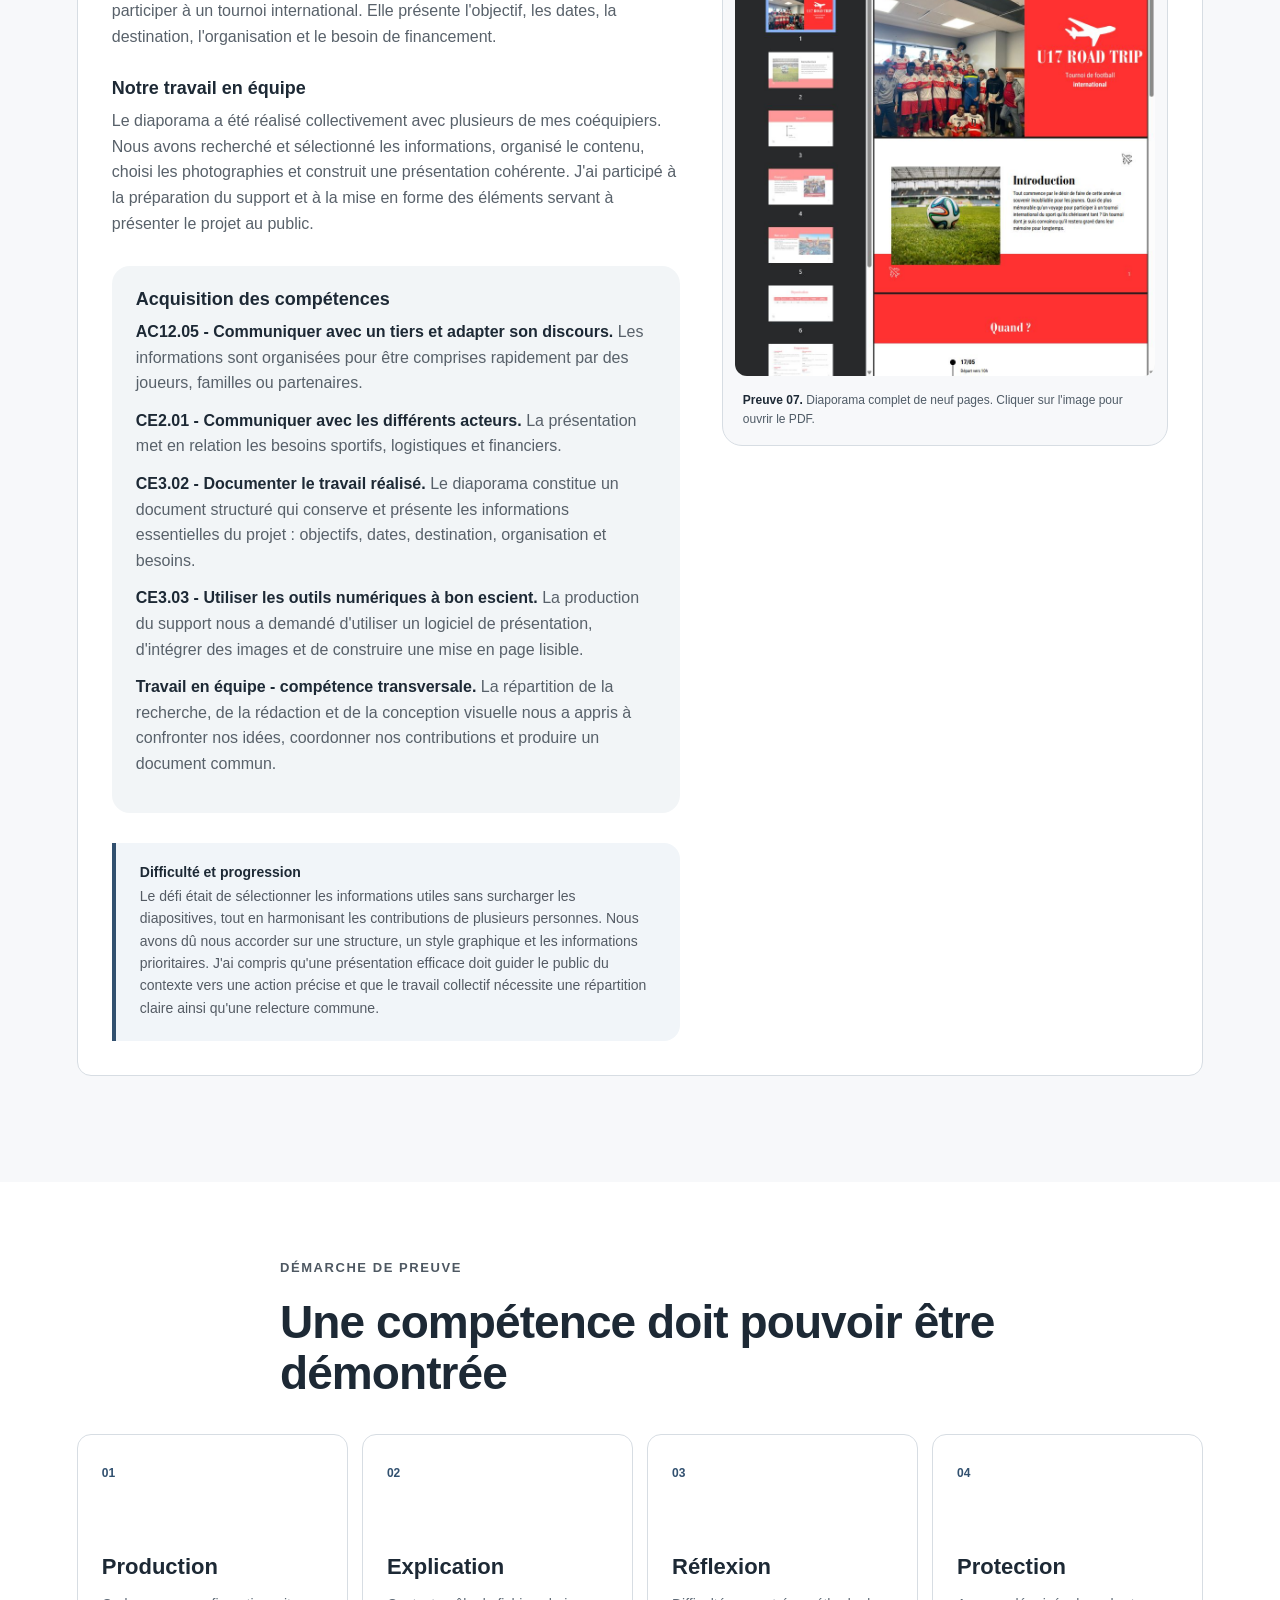
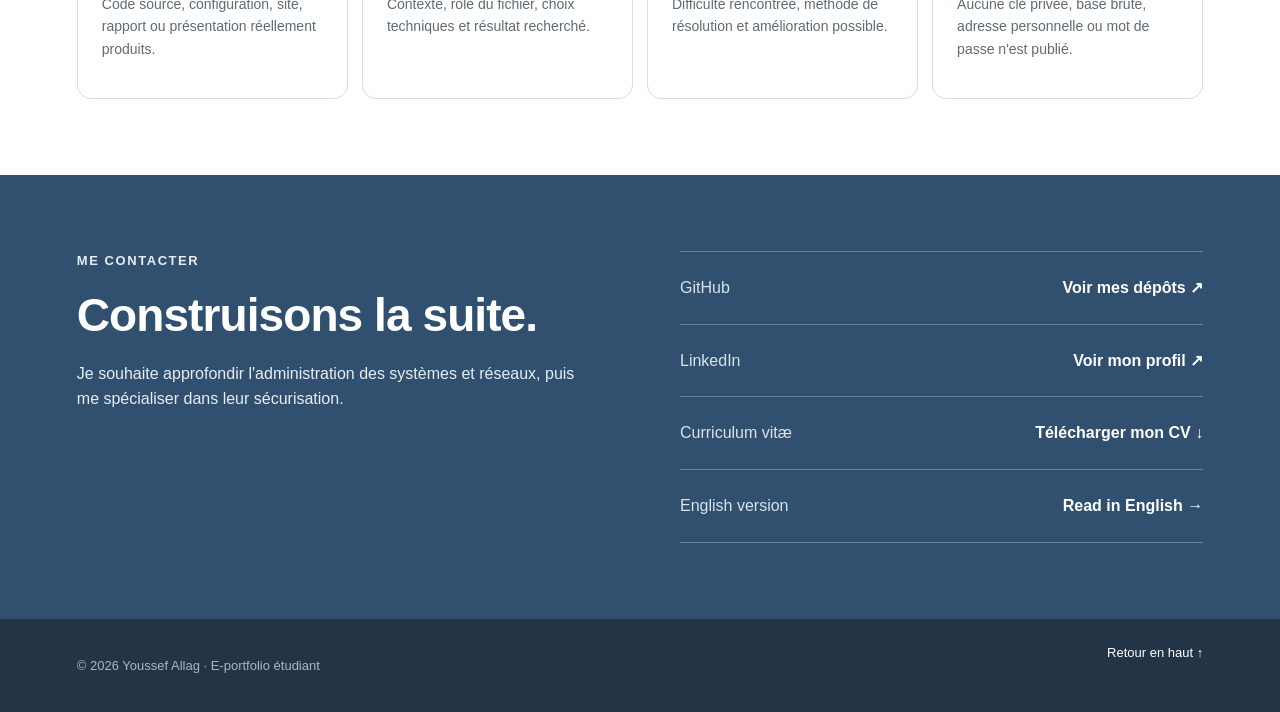
==== commit 71eb66be: "Integrer le site SAE104 sans lien GitHub" ====
--- a/index.html
+++ b/index.html
@@ -255,6 +255,7 @@
           <div class="texte-fiche">
             <section><h4>Contexte du projet</h4><p>Cette SAÉ demandait de créer une première identité numérique sous la forme d'un site présentant la formation, les expériences, les compétences, les langues et les centres d'intérêt.</p></section>
             <section><h4>Travail réalisé</h4><p>Le site a été construit en HTML et CSS avec plusieurs pages, une navigation interne et une mise en page responsive. Il constitue la première version de mon profil en ligne et sert aujourd'hui de point de comparaison avec cet e-portfolio plus réflexif.</p></section>
+            <section><h4>Site réalisé</h4><p><a class="bouton secondaire" href="assets/sites/sae104/index.html" target="_blank" rel="noreferrer">Ouvrir le site SAÉ1.04</a></p></section>
             <section class="acquisition"><h4>Acquisition des compétences</h4>
               <p><strong>AC13.04 - Connaître l'architecture d'un site web.</strong> J'ai structuré les contenus avec HTML, séparé la présentation dans les feuilles CSS et relié plusieurs pages.</p>
               <p><strong>AC13.06 - Utiliser un environnement de développement.</strong> L'organisation des fichiers, les tests dans le navigateur et la publication font partie de la réalisation.</p>
@@ -262,8 +263,8 @@
             <section class="reflexion"><h4>Difficulté et progression</h4><p>La première version mettait surtout en avant des informations de CV. Le principal progrès de ce nouveau portfolio est de relier chaque affirmation à un projet, une compétence officielle et une preuve vérifiable, tout en protégeant les coordonnées personnelles.</p></section>
           </div>
           <figure class="carte-preuve">
-            <a href="assets/evidence/sae104-site.png"><img src="assets/evidence/sae104-site.png" alt="Capture du premier site de présentation réalisé en HTML et CSS"></a>
-            <figcaption><strong>Preuve 05.</strong> Capture de la première page du site SAÉ1.04. Les coordonnées ont été masquées.</figcaption>
+            <iframe class="apercu-site" src="assets/sites/sae104/index.html" title="Aperçu du site SAÉ1.04"></iframe>
+            <figcaption><strong>Preuve 05.</strong> Aperçu intégré du site SAÉ1.04 réalisé en HTML et CSS. Les coordonnées privées ont été masquées.</figcaption>
           </figure>
         </div>
       </article>
--- a/styles.css
+++ b/styles.css
@@ -391,6 +391,14 @@
   object-fit: cover;
   object-position: top;
   border-radius: 12px;
+}
+.apercu-site {
+  display: block;
+  width: 100%;
+  min-height: 520px;
+  border: 0;
+  border-radius: 12px;
+  background: white;
 }
 .carte-preuve.paysage img { max-height: 520px; object-fit: contain; background: #edf0ec; }
 .carte-preuve figcaption {
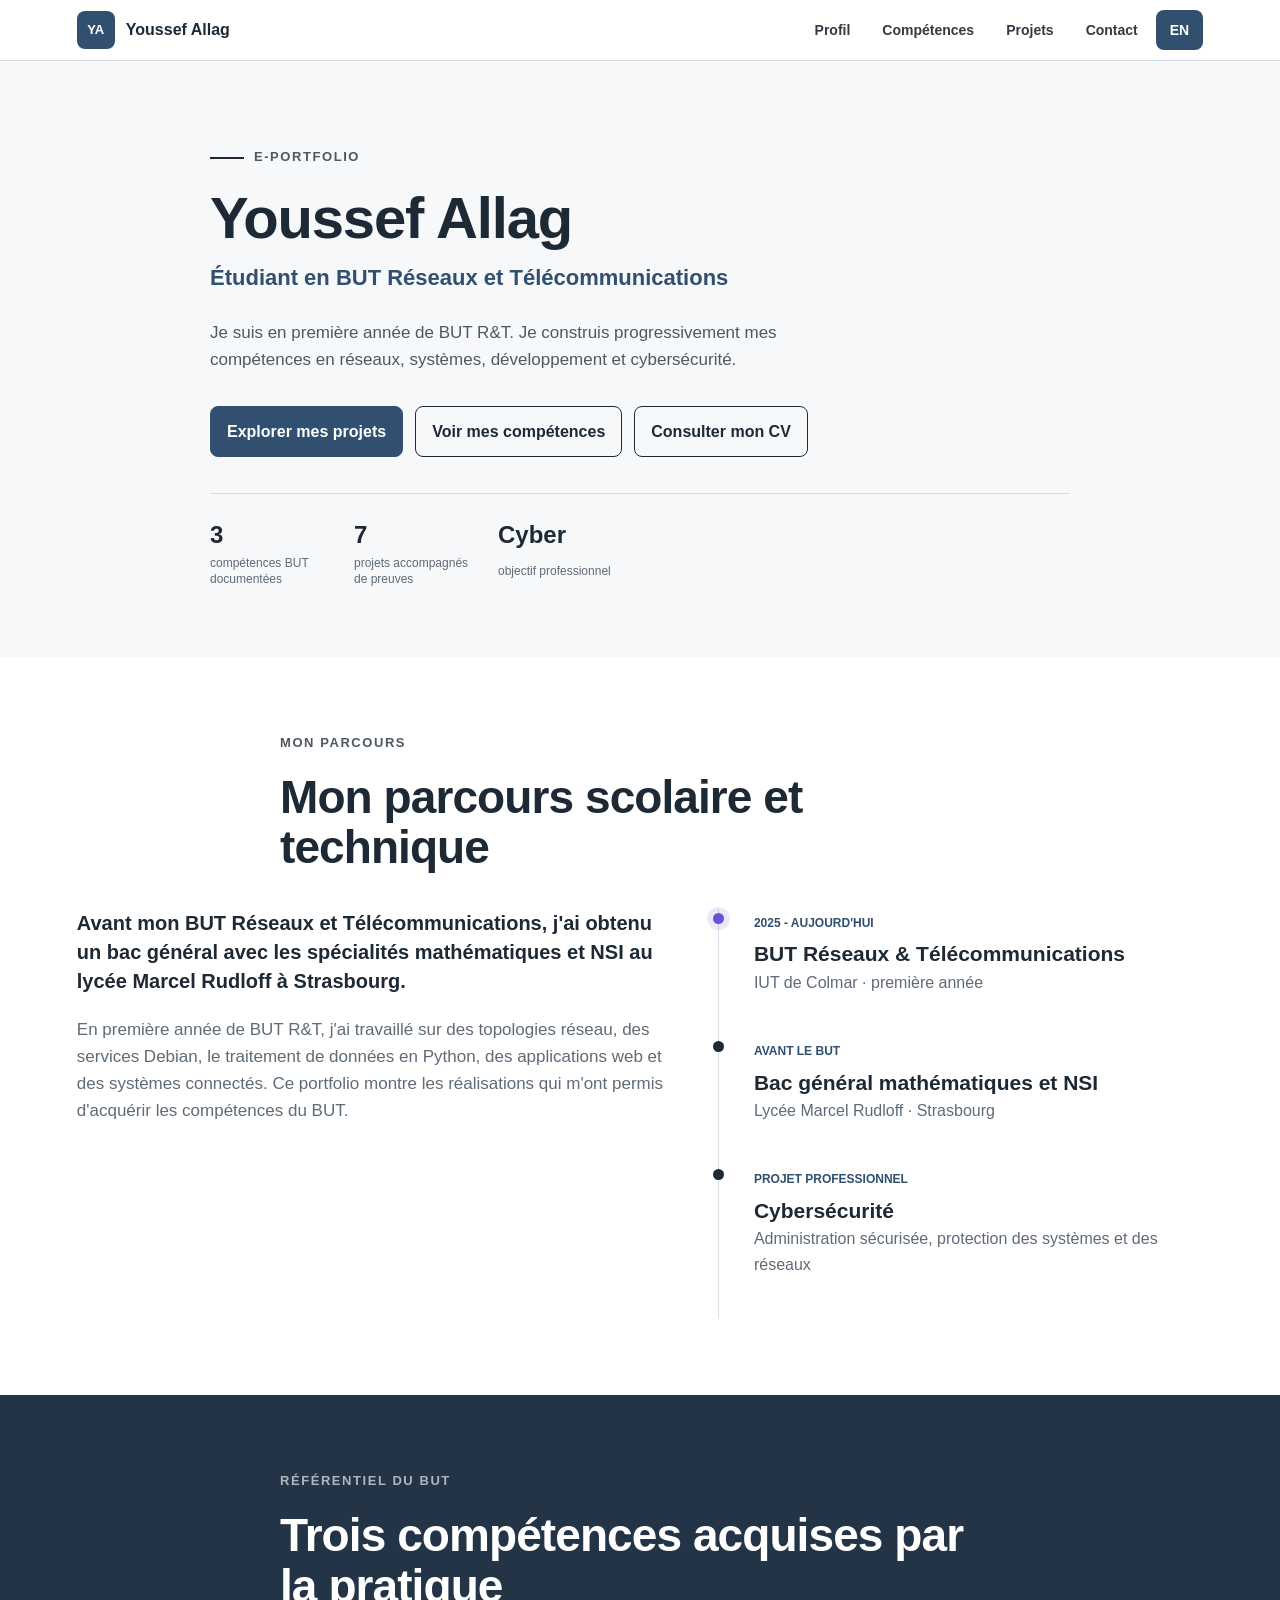
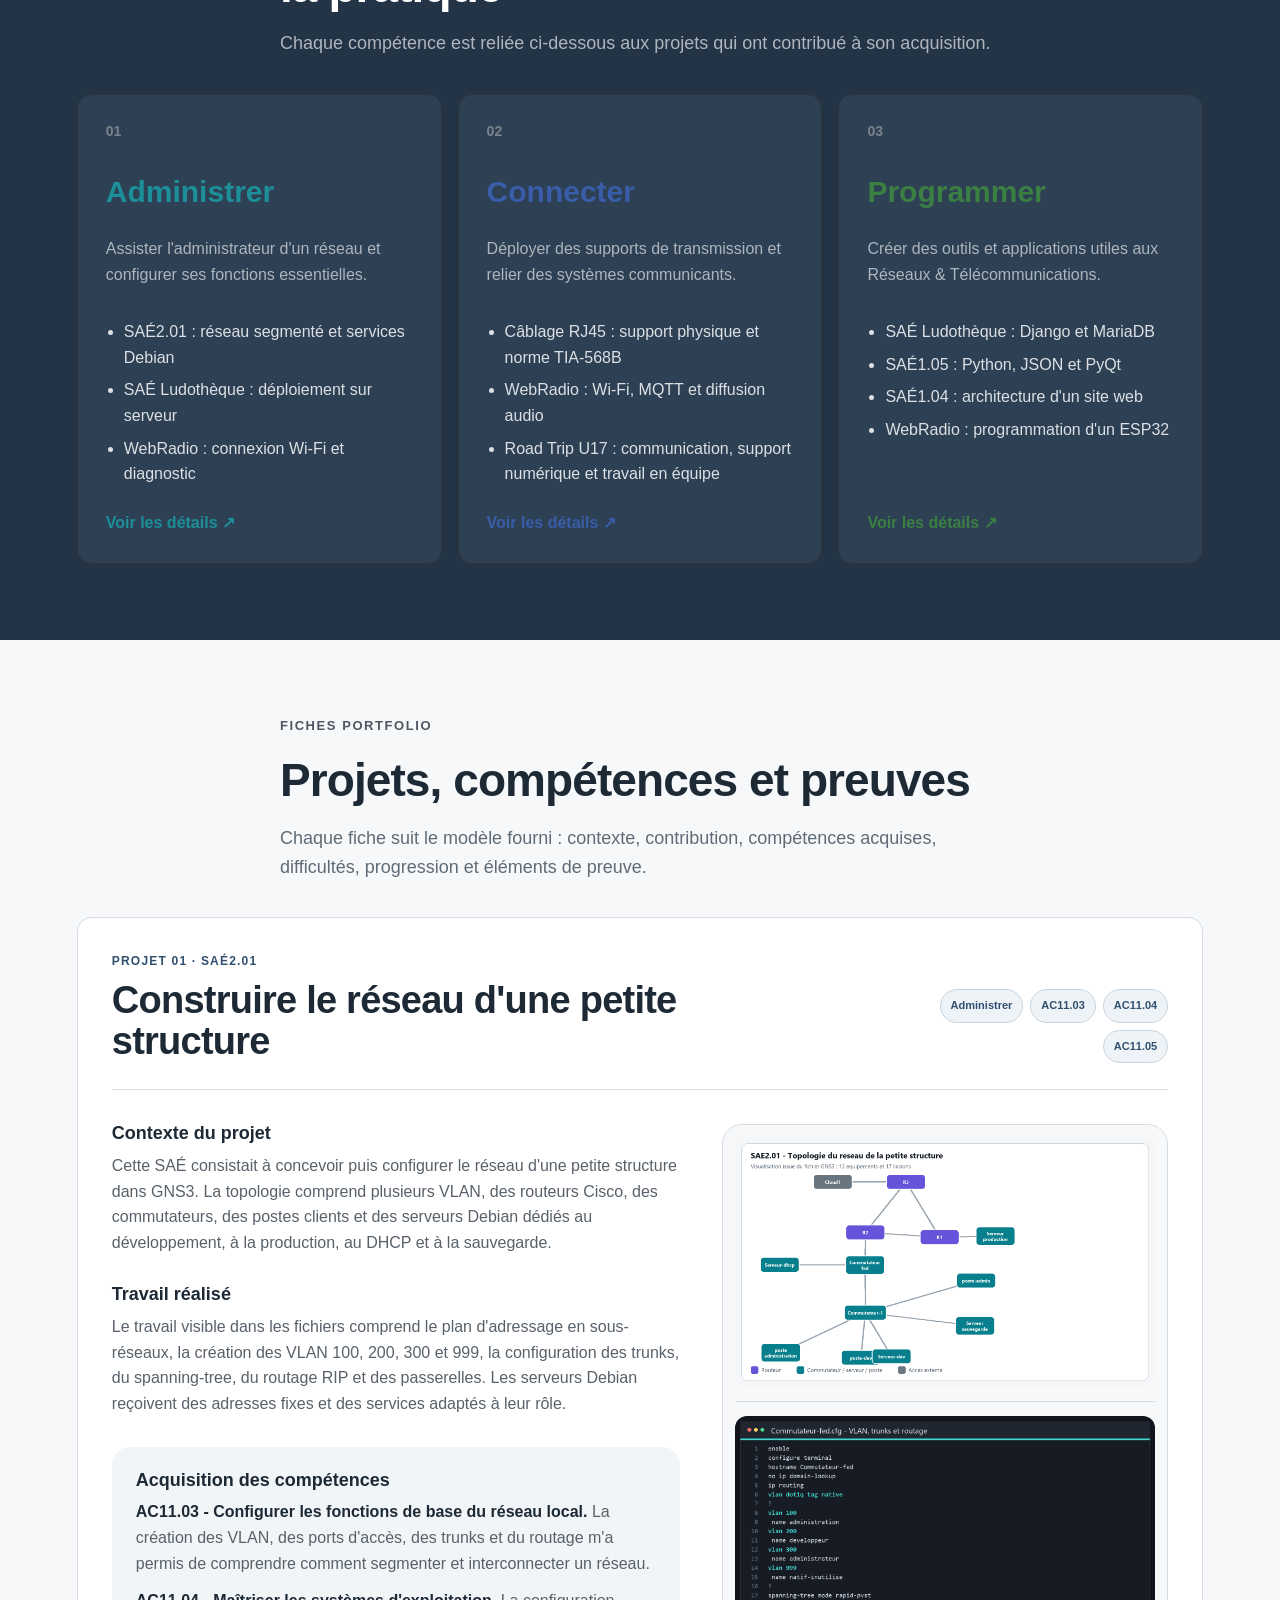
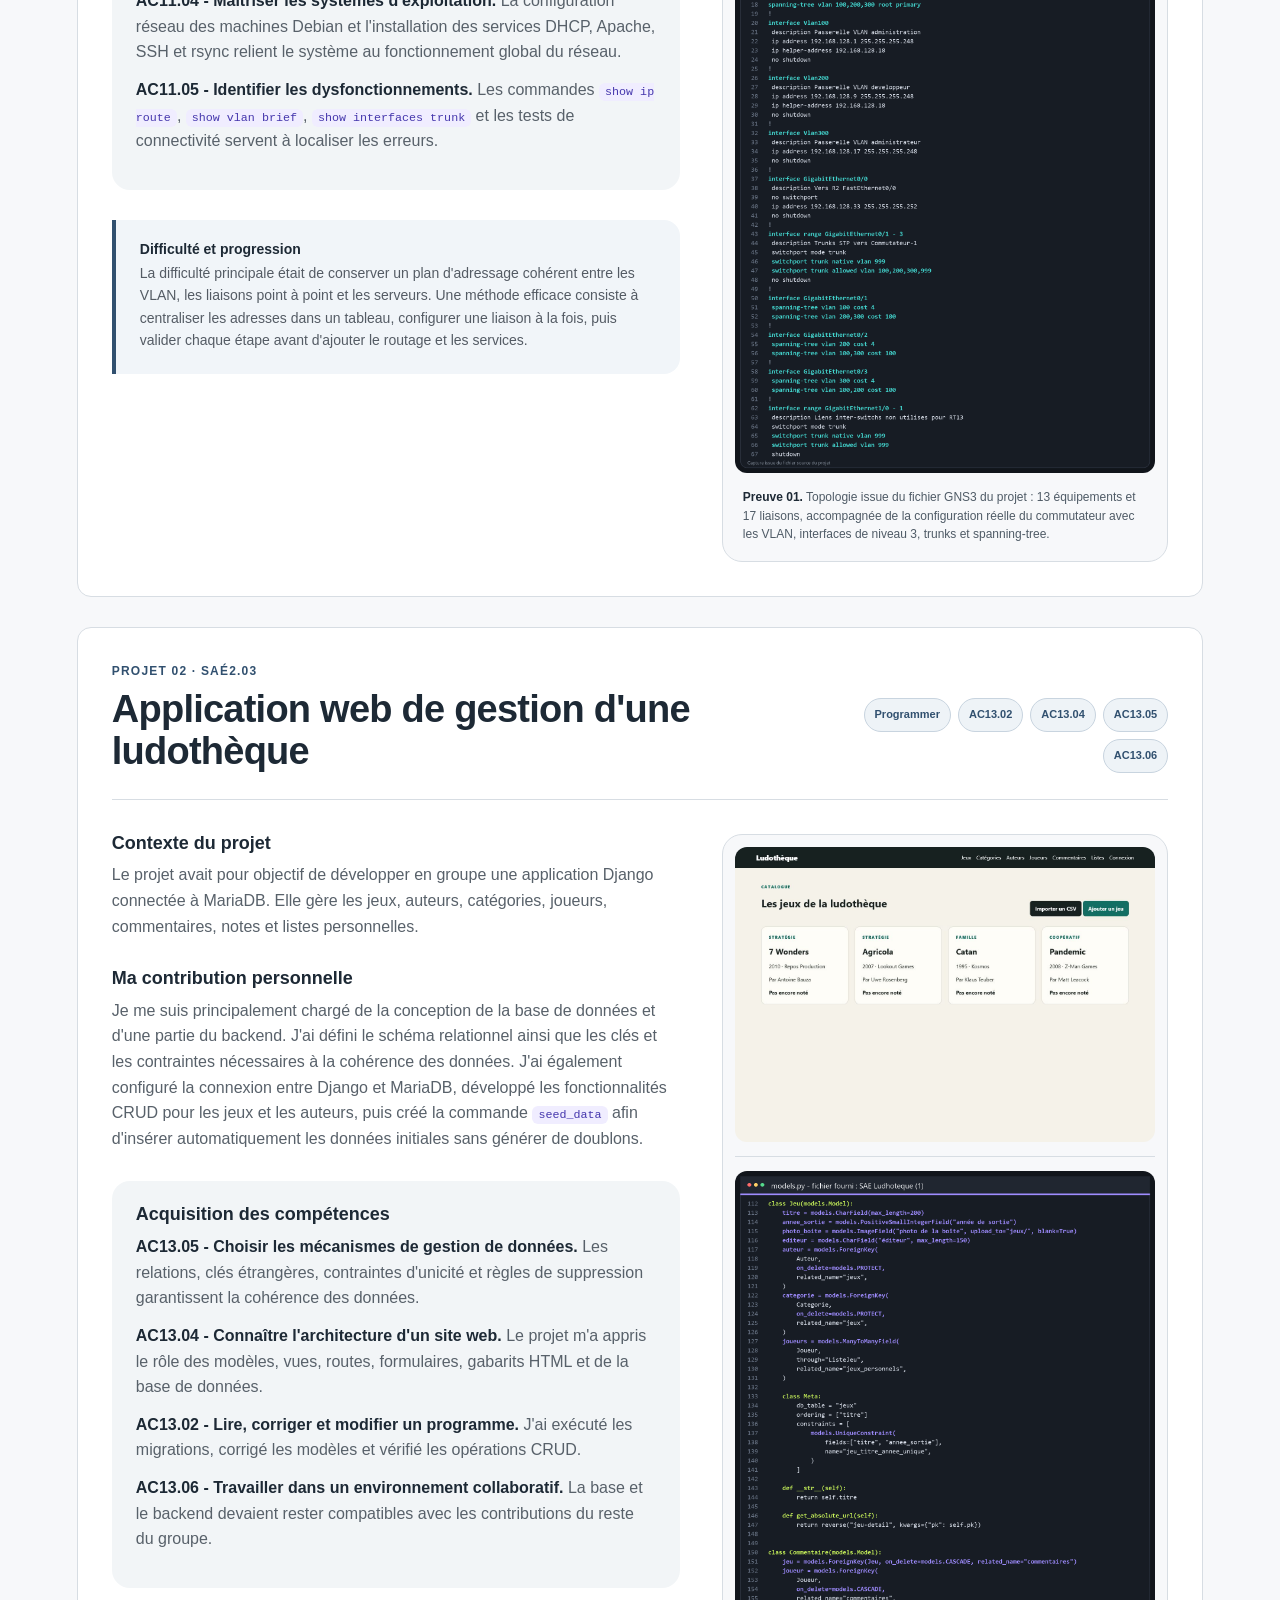
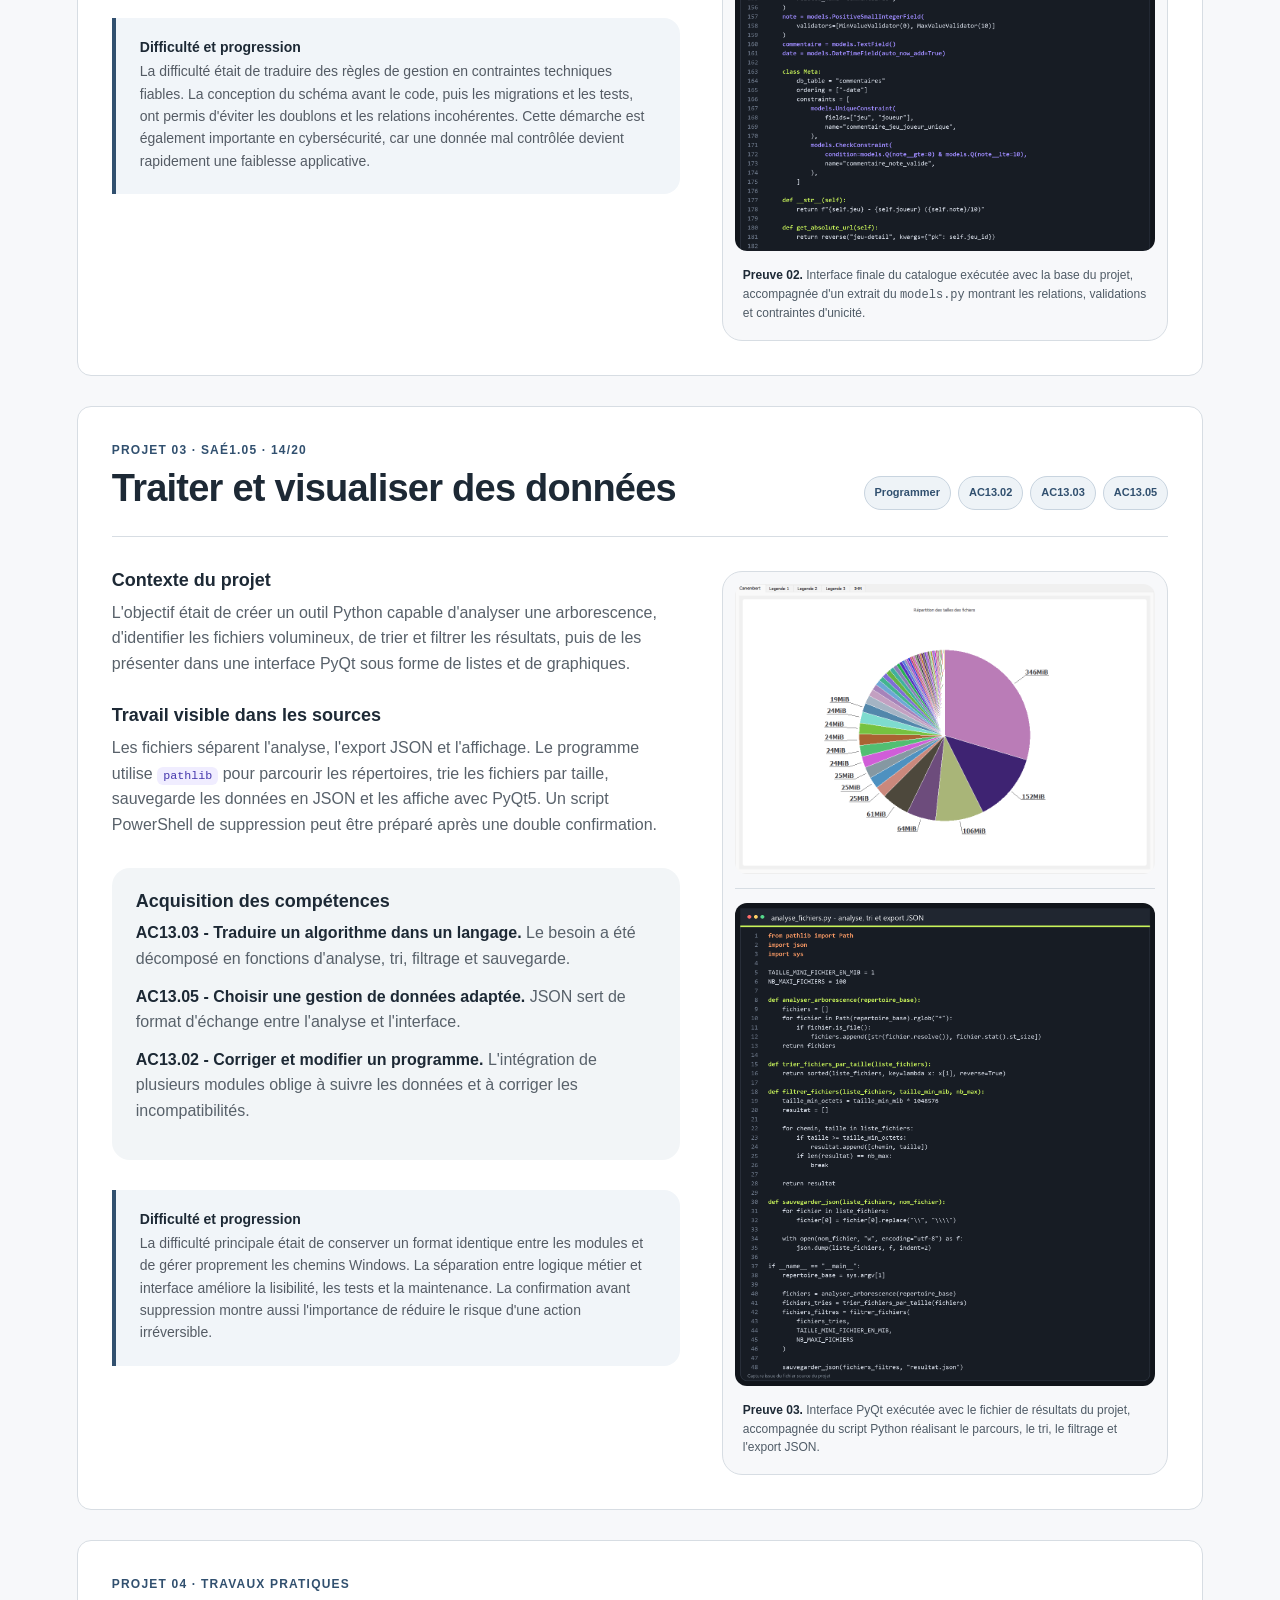
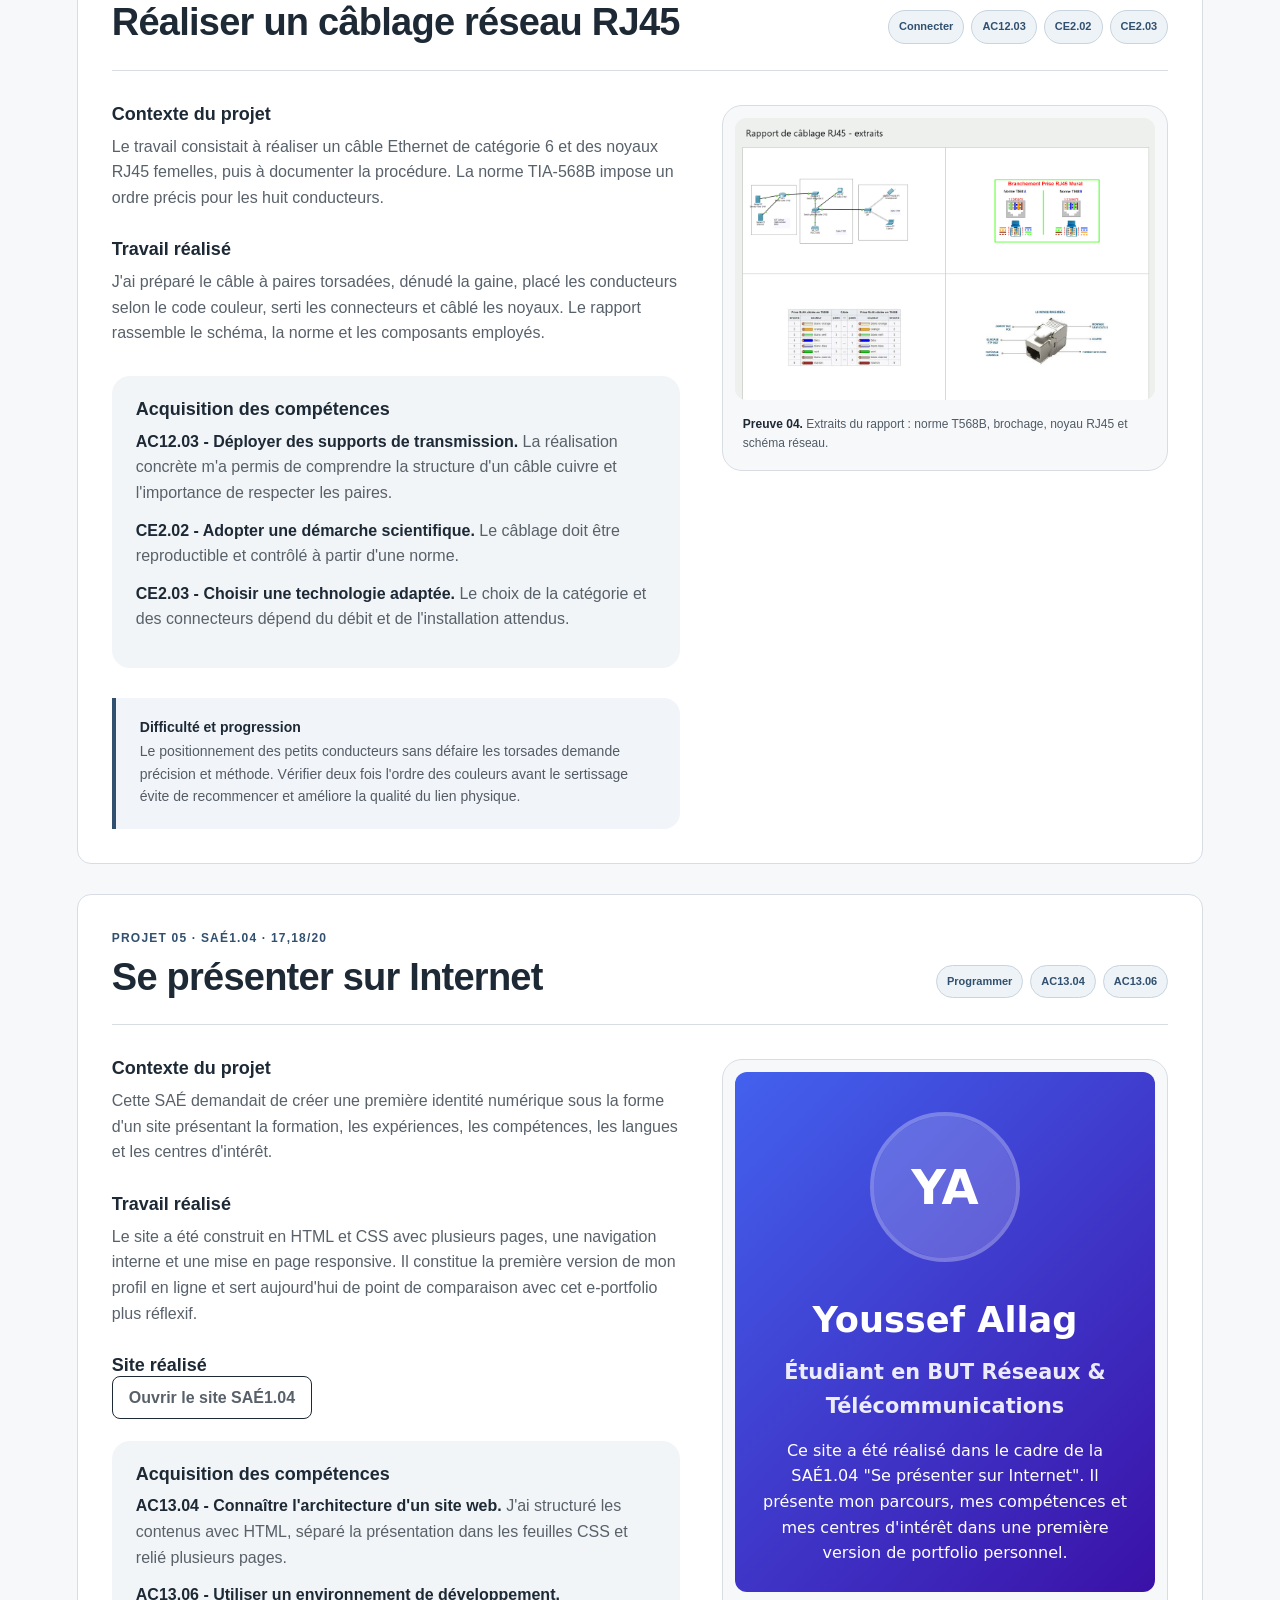
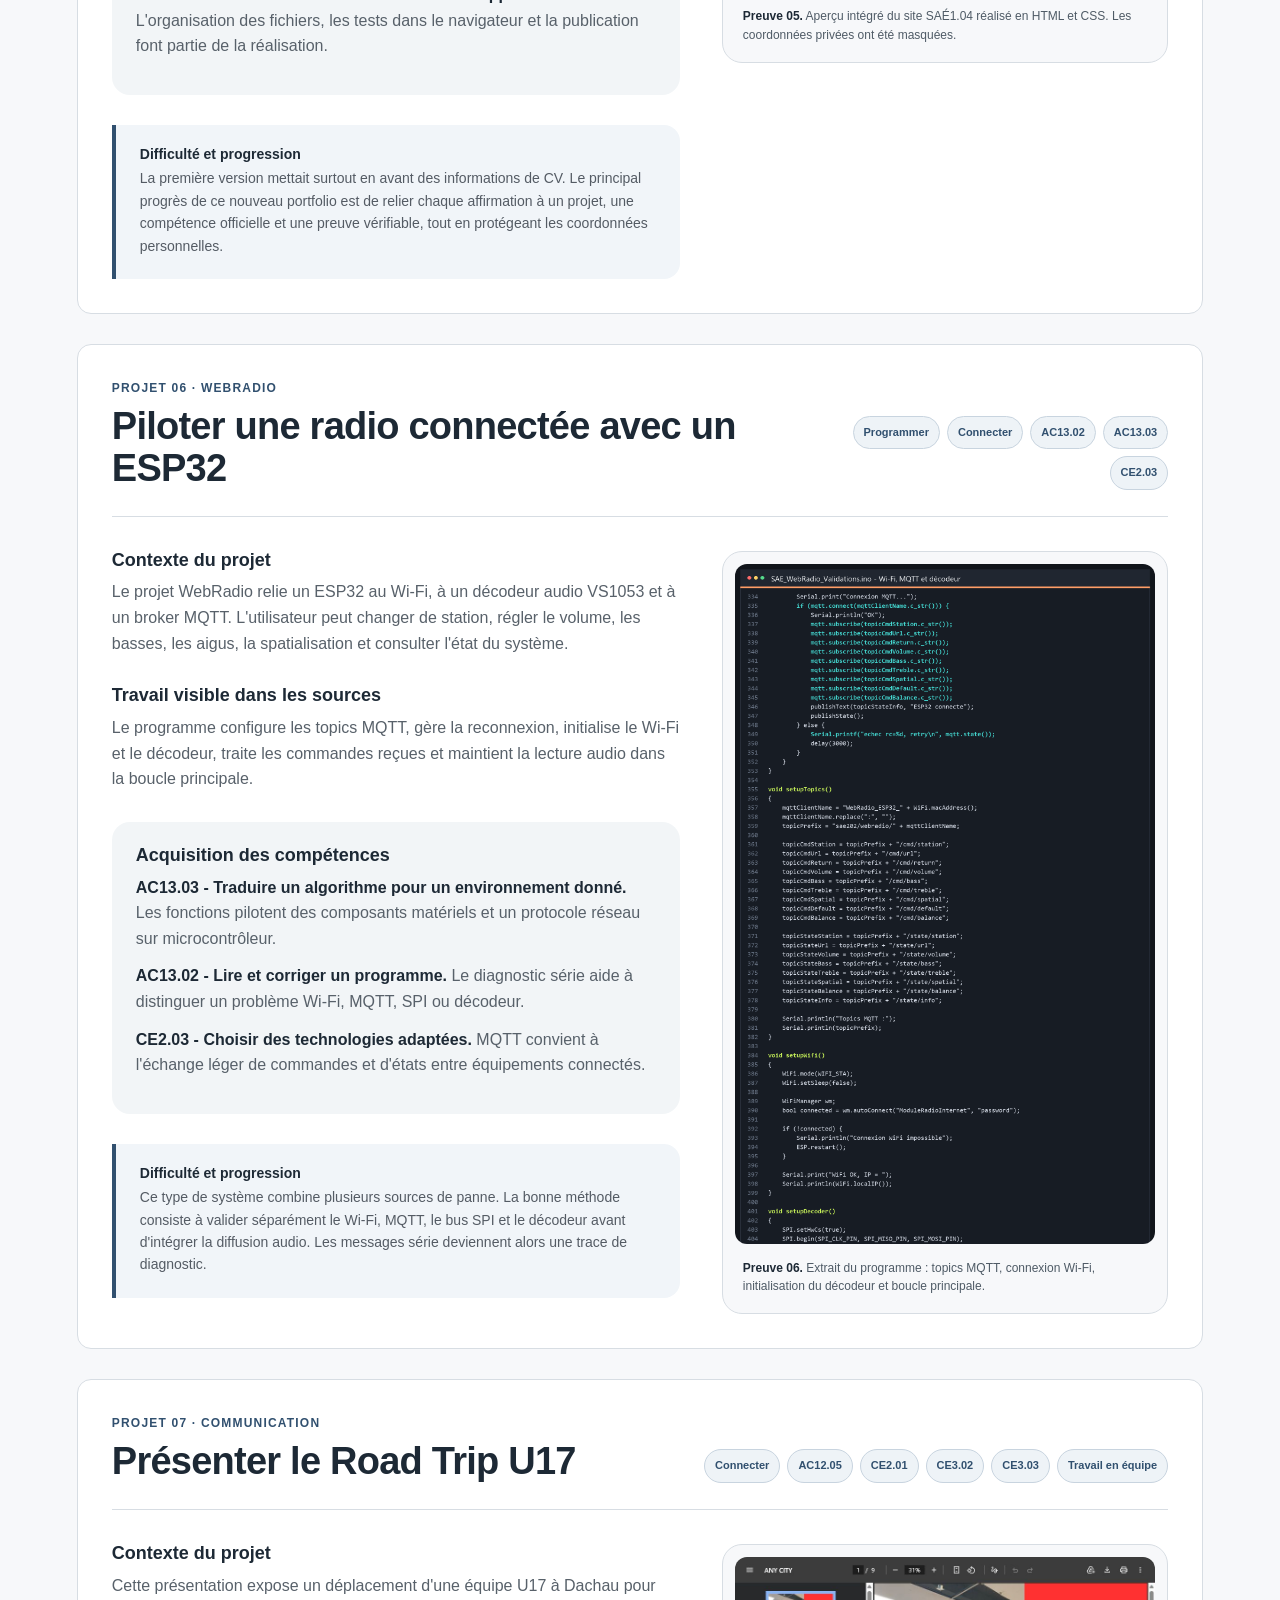
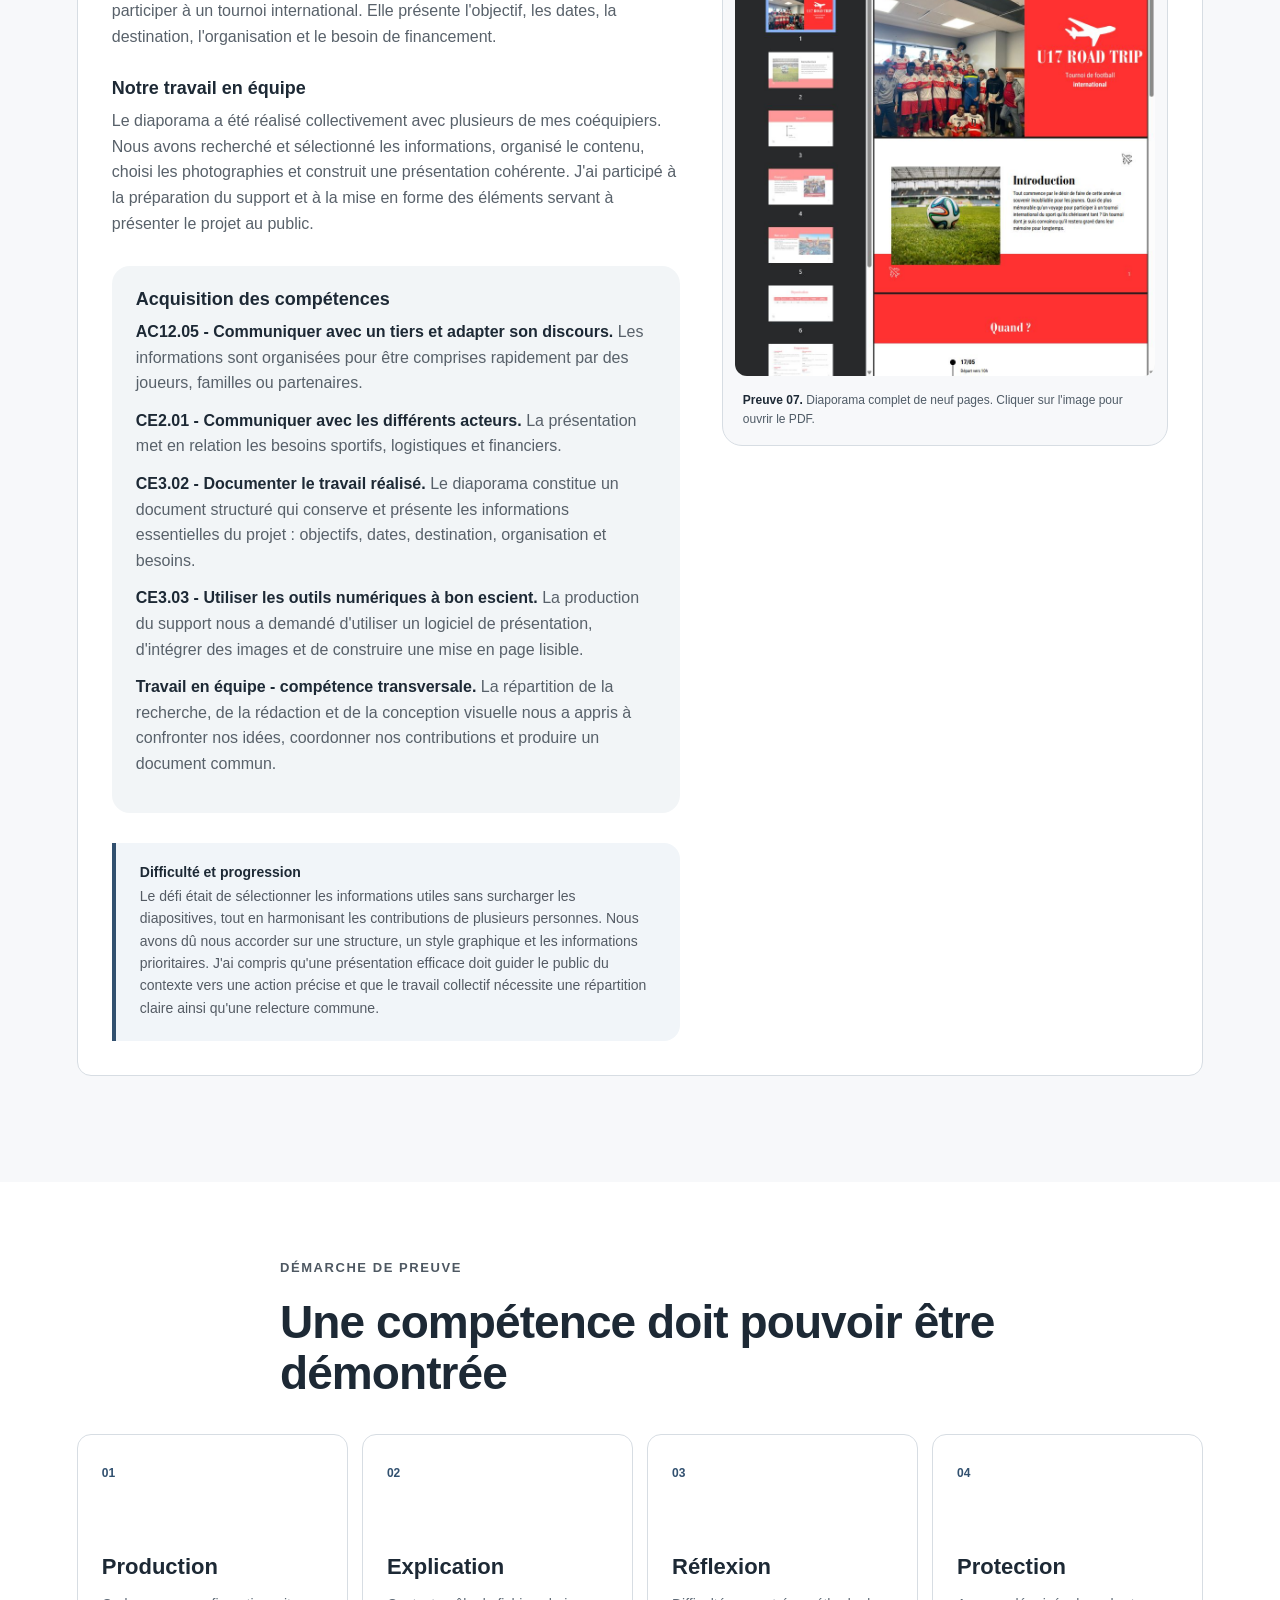
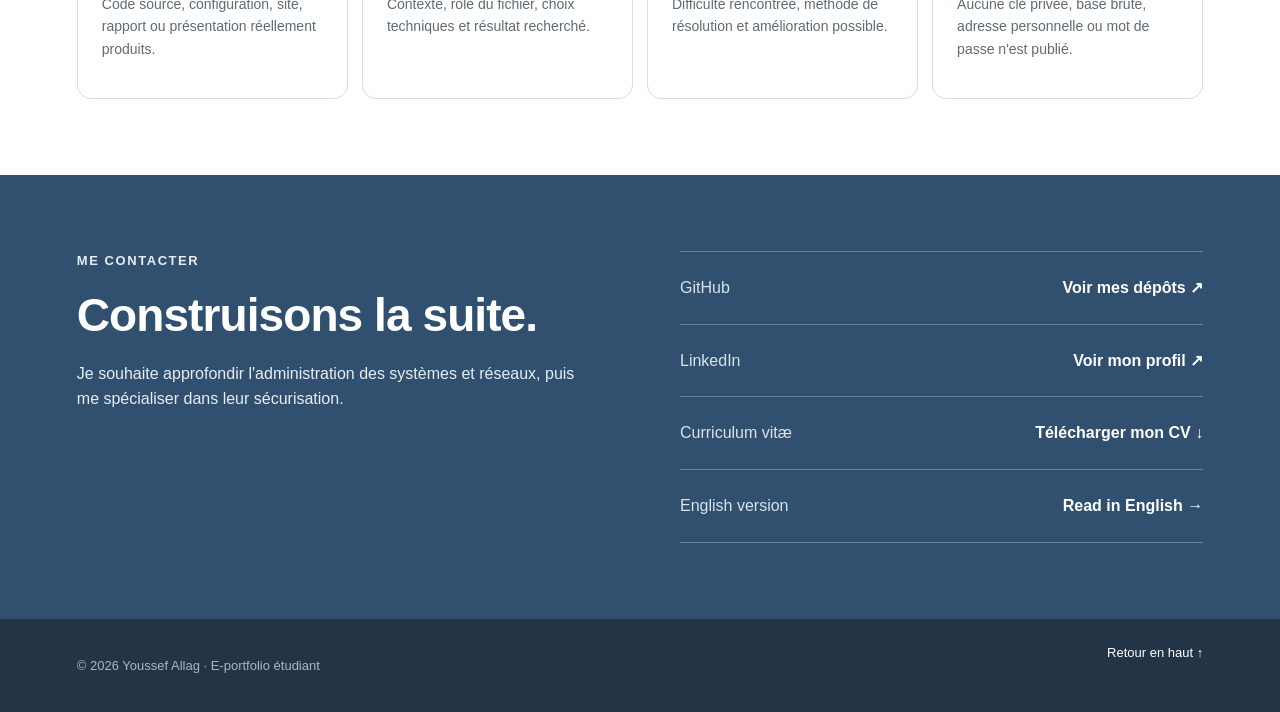
==== commit c30b45b2: "Ajouter des pages detaillees par competence" ====
--- a/index.html
+++ b/index.html
@@ -99,29 +99,29 @@
       <div class="grille-competences">
         <article class="carte-competence" data-accent="cyan">
           <div class="numero">01</div>
-          <h3>Administrer</h3>
+          <h3><a href="competence-administrer.html">Administrer</a></h3>
           <p>Assister l'administrateur d'un réseau et configurer ses fonctions essentielles.</p>
           <ul>
             <li>SAÉ2.01 : réseau segmenté et services Debian</li>
             <li>SAÉ Ludothèque : déploiement sur serveur</li>
             <li>WebRadio : connexion Wi-Fi et diagnostic</li>
           </ul>
-          <a href="#reseau">Projet principal : SAÉ2.01 <span>↗</span></a>
+          <a href="competence-administrer.html">Voir les détails <span>↗</span></a>
         </article>
         <article class="carte-competence" data-accent="violet">
           <div class="numero">02</div>
-          <h3>Connecter</h3>
+          <h3><a href="competence-connecter.html">Connecter</a></h3>
           <p>Déployer des supports de transmission et relier des systèmes communicants.</p>
           <ul>
             <li>Câblage RJ45 : support physique et norme TIA-568B</li>
             <li>WebRadio : Wi-Fi, MQTT et diffusion audio</li>
             <li>Road Trip U17 : communication, support numérique et travail en équipe</li>
           </ul>
-          <a href="#cablage">Projet principal : câblage RJ45 <span>↗</span></a>
+          <a href="competence-connecter.html">Voir les détails <span>↗</span></a>
         </article>
         <article class="carte-competence" data-accent="lime">
           <div class="numero">03</div>
-          <h3>Programmer</h3>
+          <h3><a href="competence-programmer.html">Programmer</a></h3>
           <p>Créer des outils et applications utiles aux Réseaux & Télécommunications.</p>
           <ul>
             <li>SAÉ Ludothèque : Django et MariaDB</li>
@@ -129,7 +129,7 @@
             <li>SAÉ1.04 : architecture d'un site web</li>
             <li>WebRadio : programmation d'un ESP32</li>
           </ul>
-          <a href="#ludotheque">Projet principal : Ludothèque <span>↗</span></a>
+          <a href="competence-programmer.html">Voir les détails <span>↗</span></a>
         </article>
       </div>
     </section>
--- a/styles.css
+++ b/styles.css
@@ -274,9 +274,86 @@
 .carte-competence ul { padding-left: 18px; color: #dce0e4; }
 .carte-competence li { margin-bottom: 7px; }
 .carte-competence a { margin-top: auto; font-weight: 700; text-decoration: none; }
+.carte-competence h3 a { color: inherit; }
 .carte-competence[data-accent="cyan"] h3, .carte-competence[data-accent="cyan"] a { color: var(--cyan); }
 .carte-competence[data-accent="violet"] h3, .carte-competence[data-accent="violet"] a { color: var(--violet); }
 .carte-competence[data-accent="lime"] h3, .carte-competence[data-accent="lime"] a { color: var(--lime); }
+
+.page-detail {
+  background: var(--paper);
+}
+.retour-portfolio {
+  display: inline-flex;
+  margin-bottom: 28px;
+  color: #31506f;
+  font-weight: 800;
+  text-decoration: none;
+}
+.hero-competence {
+  width: min(1120px, 100%);
+  margin: 0 auto 28px;
+  padding: 42px;
+  border-radius: var(--radius);
+  color: white;
+  background: #243447;
+}
+.hero-competence .surtitre {
+  color: #c9d8e5;
+}
+.hero-competence h1 {
+  margin: 0 0 14px;
+  font-size: clamp(38px, 7vw, 78px);
+  letter-spacing: -.06em;
+}
+.hero-competence p {
+  max-width: 760px;
+  color: #e5edf4;
+  font-size: 18px;
+}
+.grille-detail-competence {
+  width: min(1120px, 100%);
+  margin: 0 auto;
+  display: grid;
+  grid-template-columns: minmax(0, 1fr);
+  gap: 18px;
+}
+.bloc-sae {
+  padding: 30px;
+  border: 1px solid var(--line);
+  border-radius: 24px;
+  background: white;
+}
+.bloc-sae h2 {
+  margin: 0 0 10px;
+  font-size: clamp(26px, 4vw, 40px);
+  letter-spacing: -.035em;
+}
+.bloc-sae h3 {
+  margin: 22px 0 8px;
+  font-size: 18px;
+}
+.bloc-sae p {
+  color: #58616a;
+}
+.bloc-sae ul {
+  padding-left: 18px;
+  color: #58616a;
+}
+.preuves-liees {
+  display: flex;
+  flex-wrap: wrap;
+  gap: 10px;
+  margin-top: 18px;
+}
+.preuves-liees a {
+  padding: 9px 12px;
+  border-radius: 999px;
+  background: #eef3f7;
+  color: #31506f;
+  font-size: 13px;
+  font-weight: 800;
+  text-decoration: none;
+}
 
 .section-projets { background: var(--paper); }
 .fiche-projet {
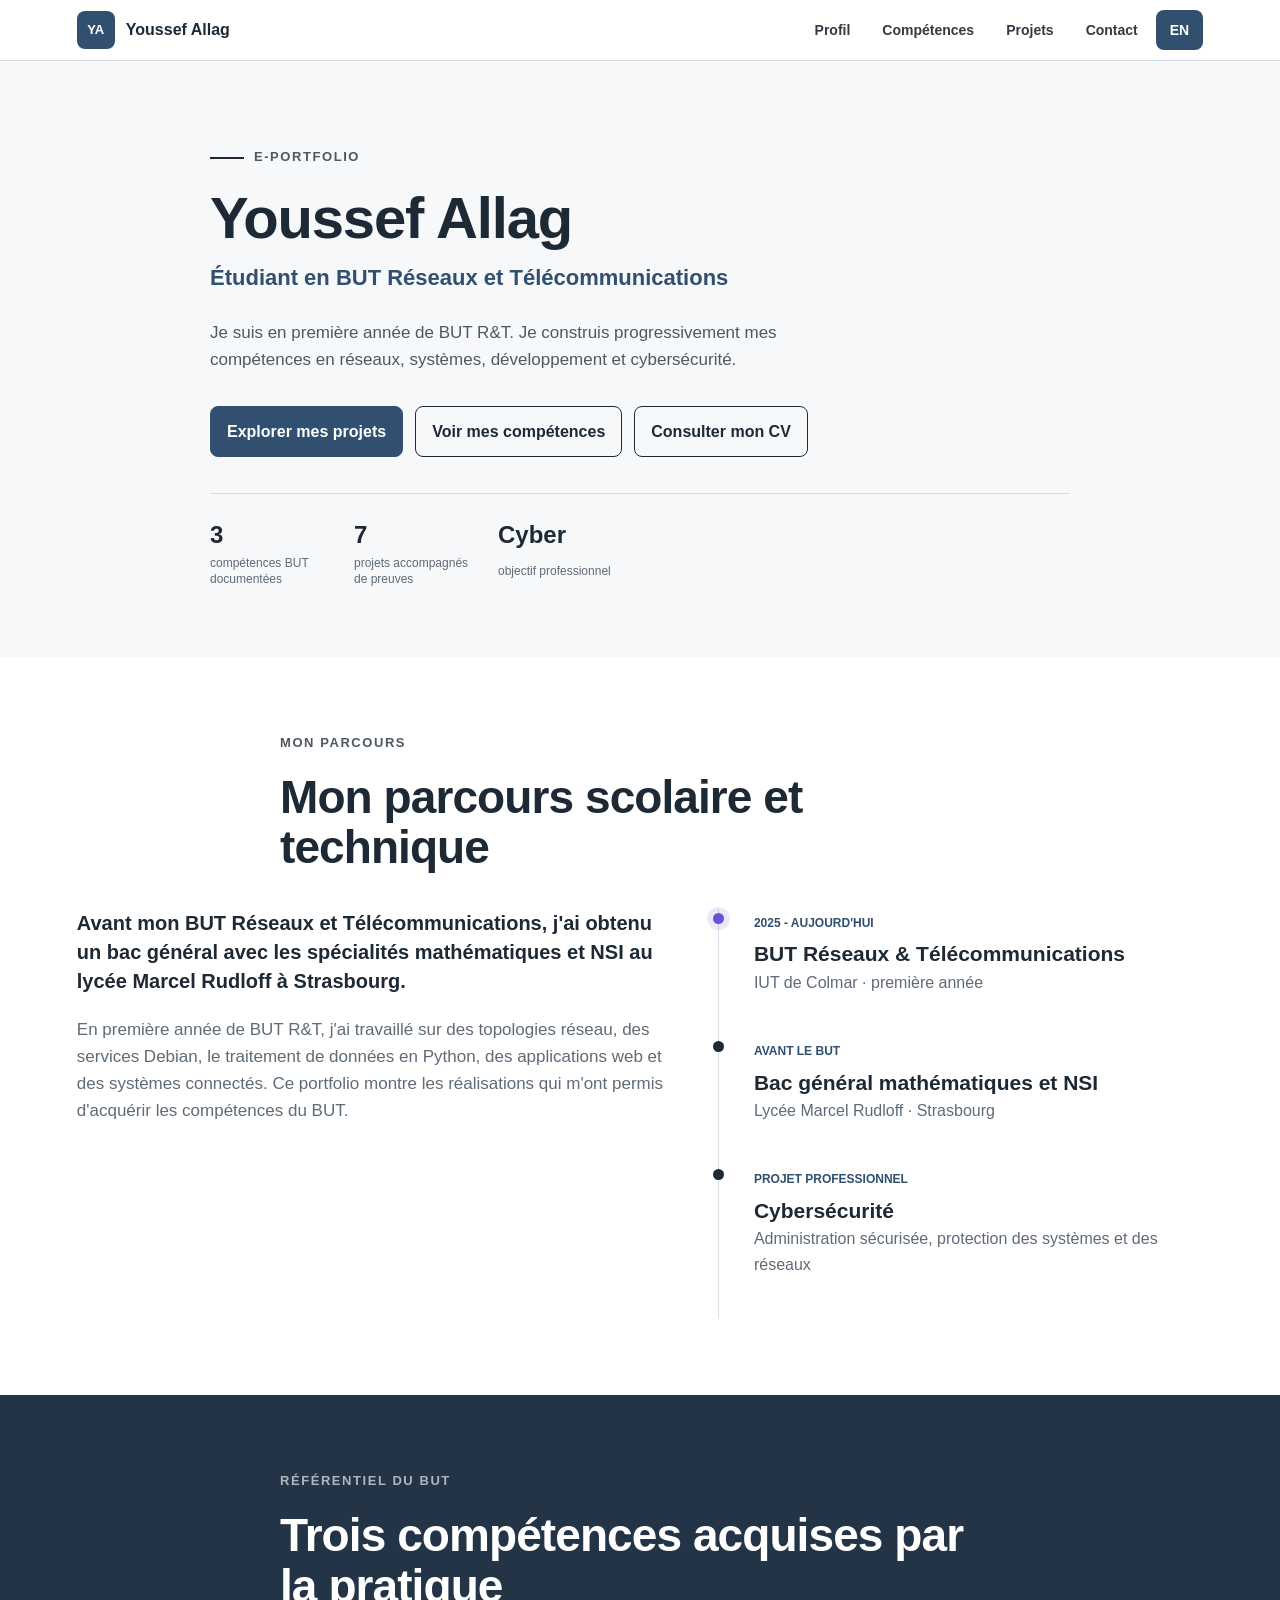
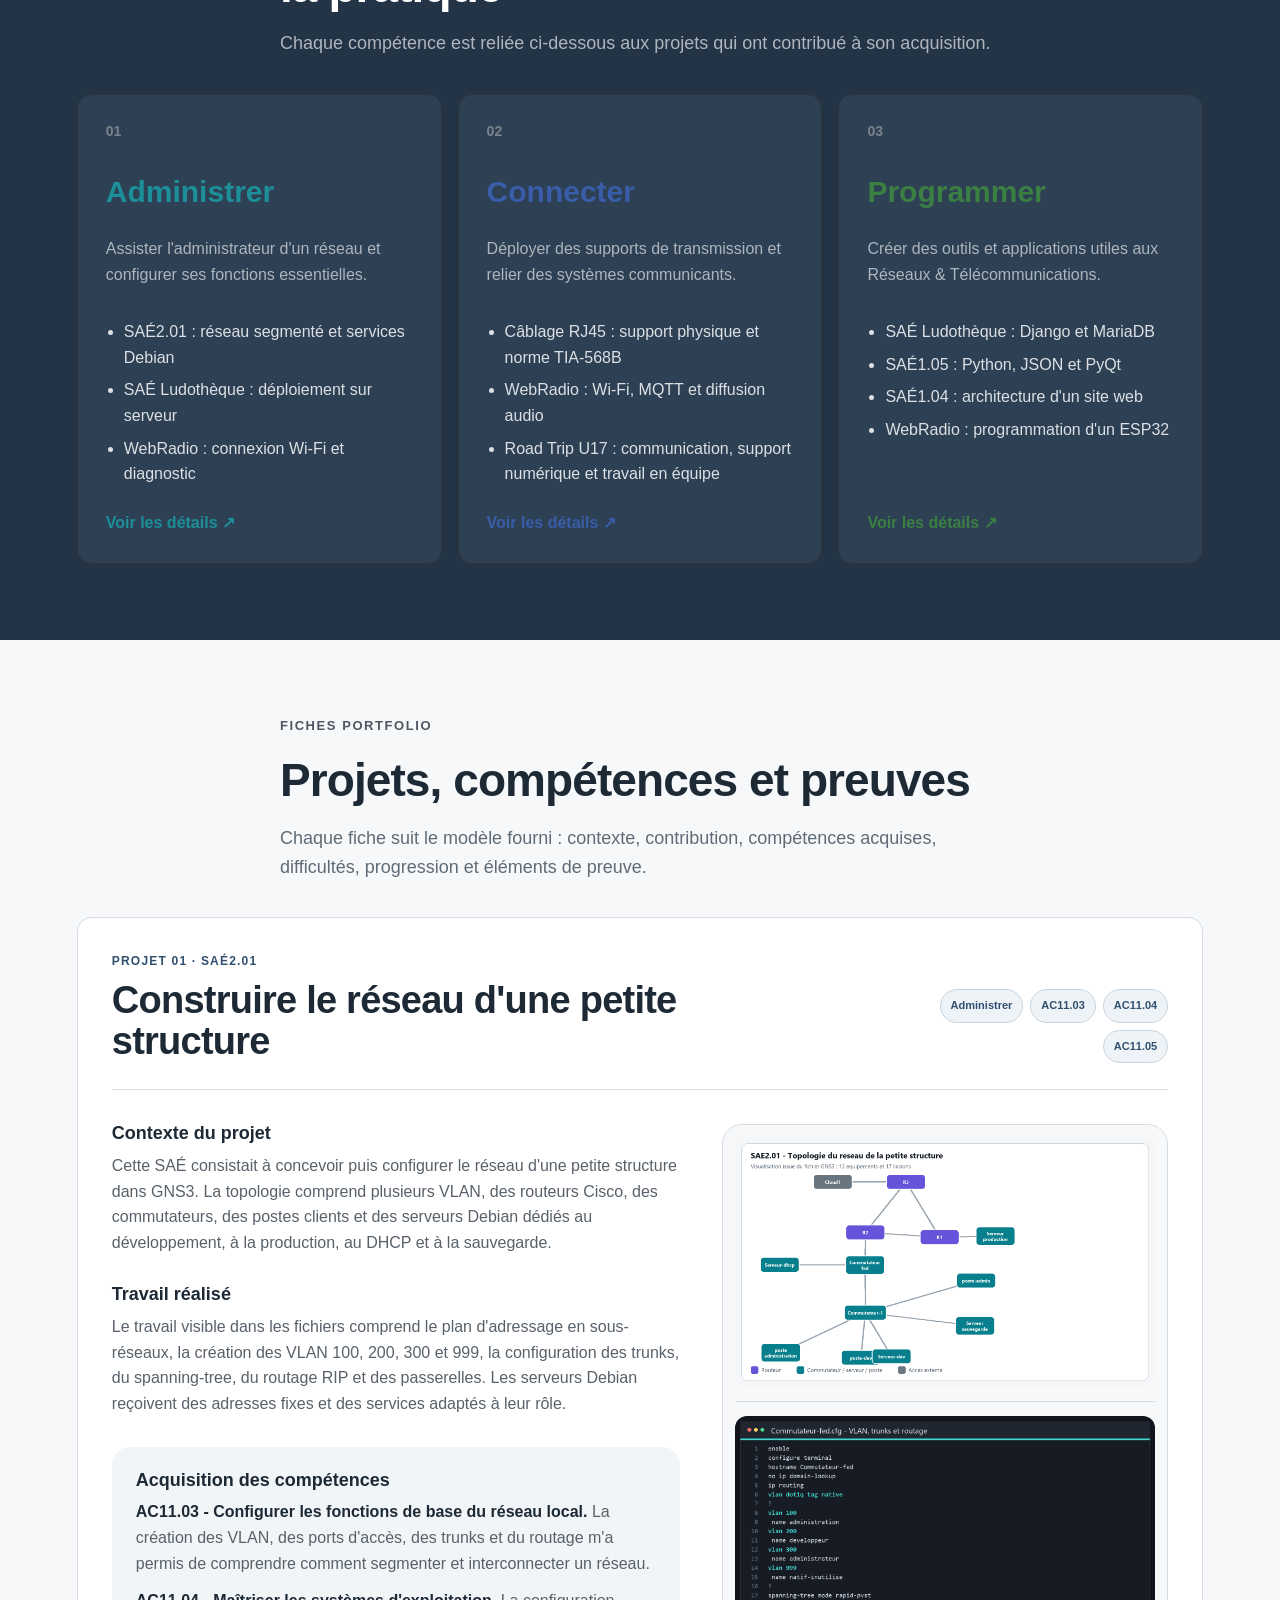
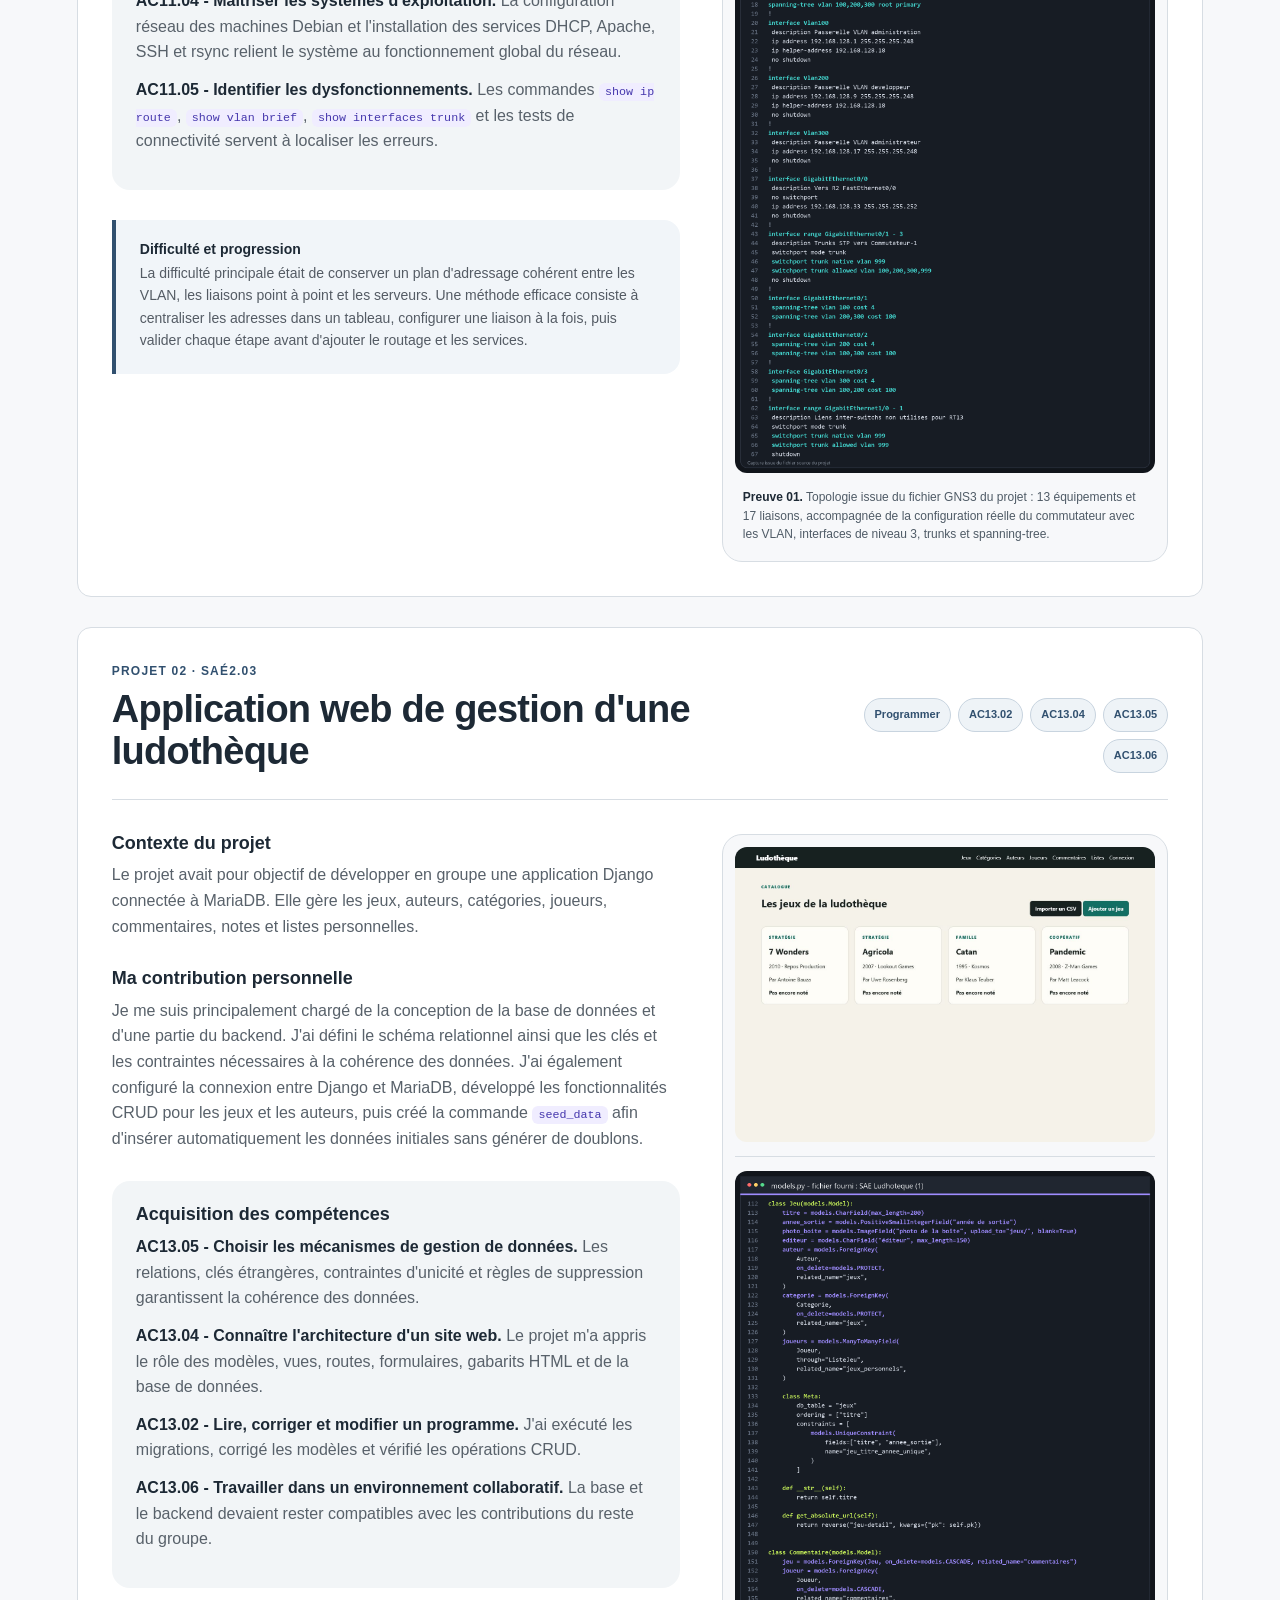
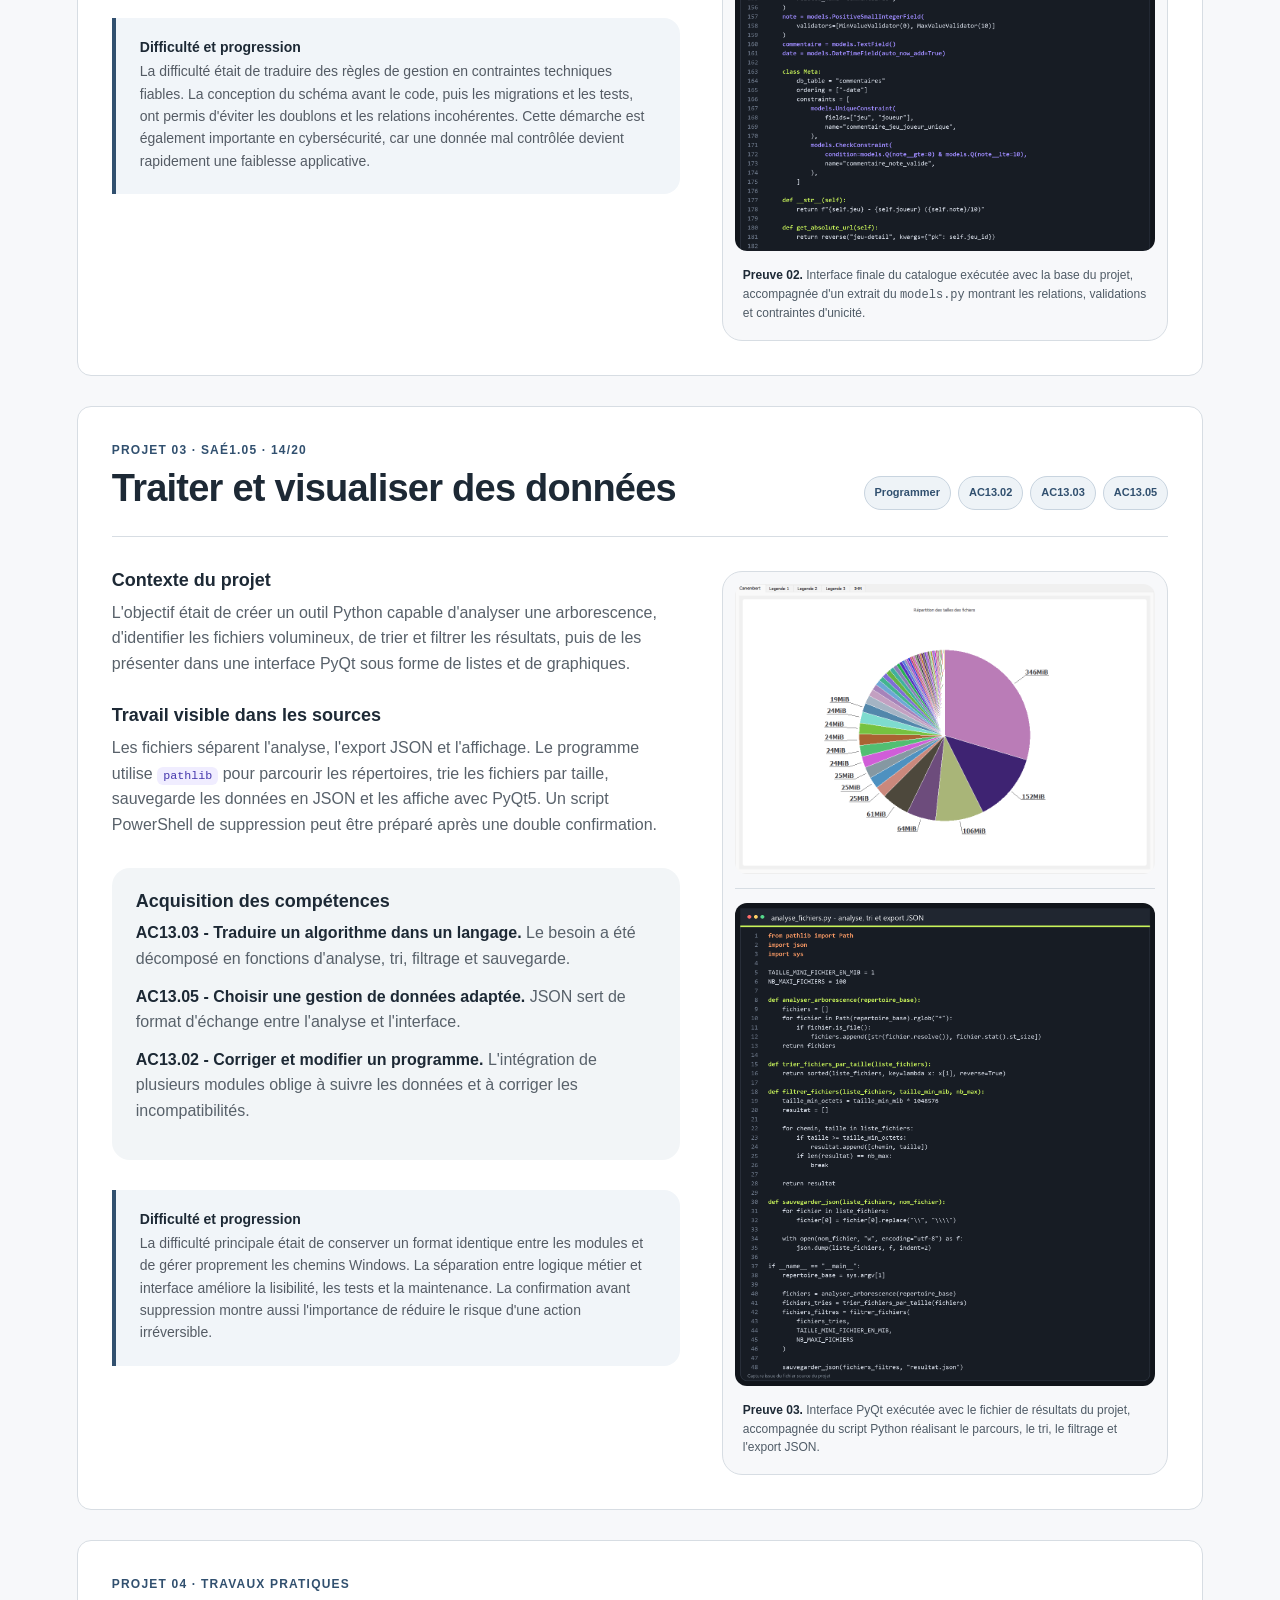
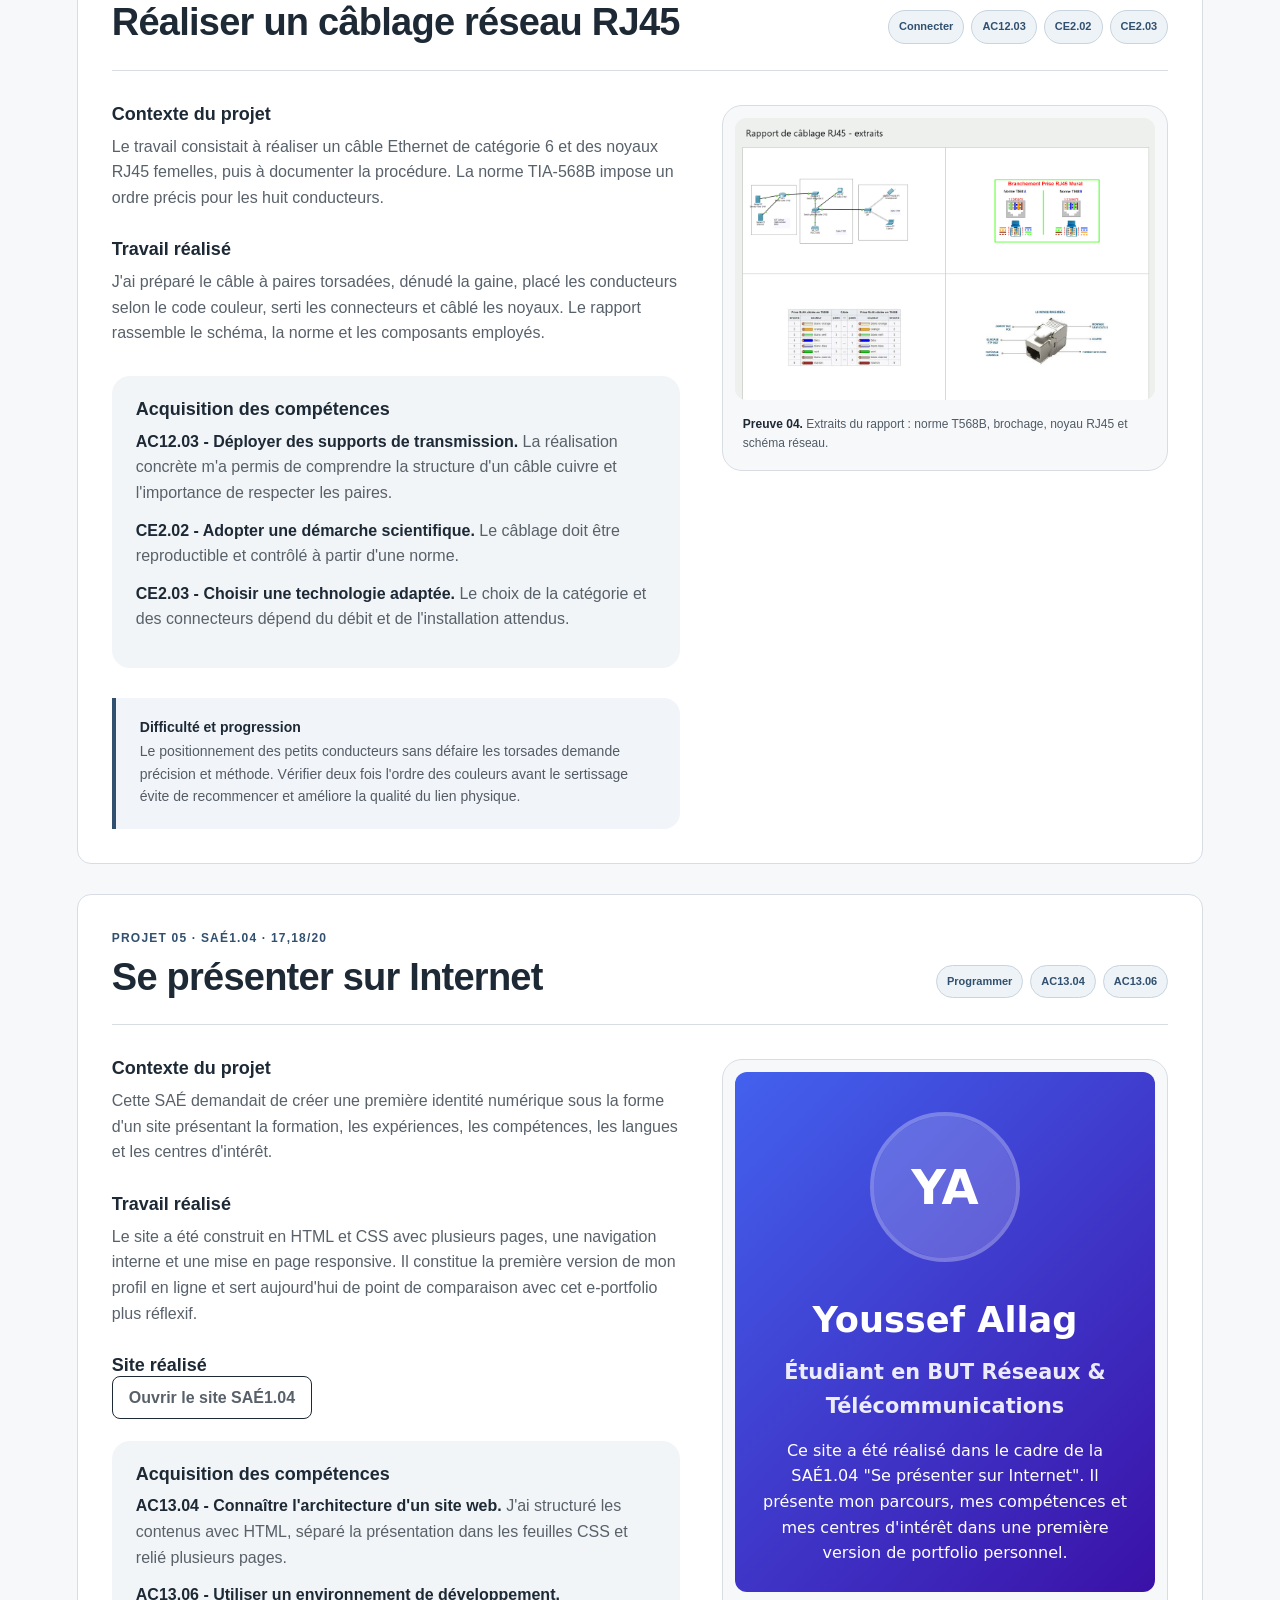
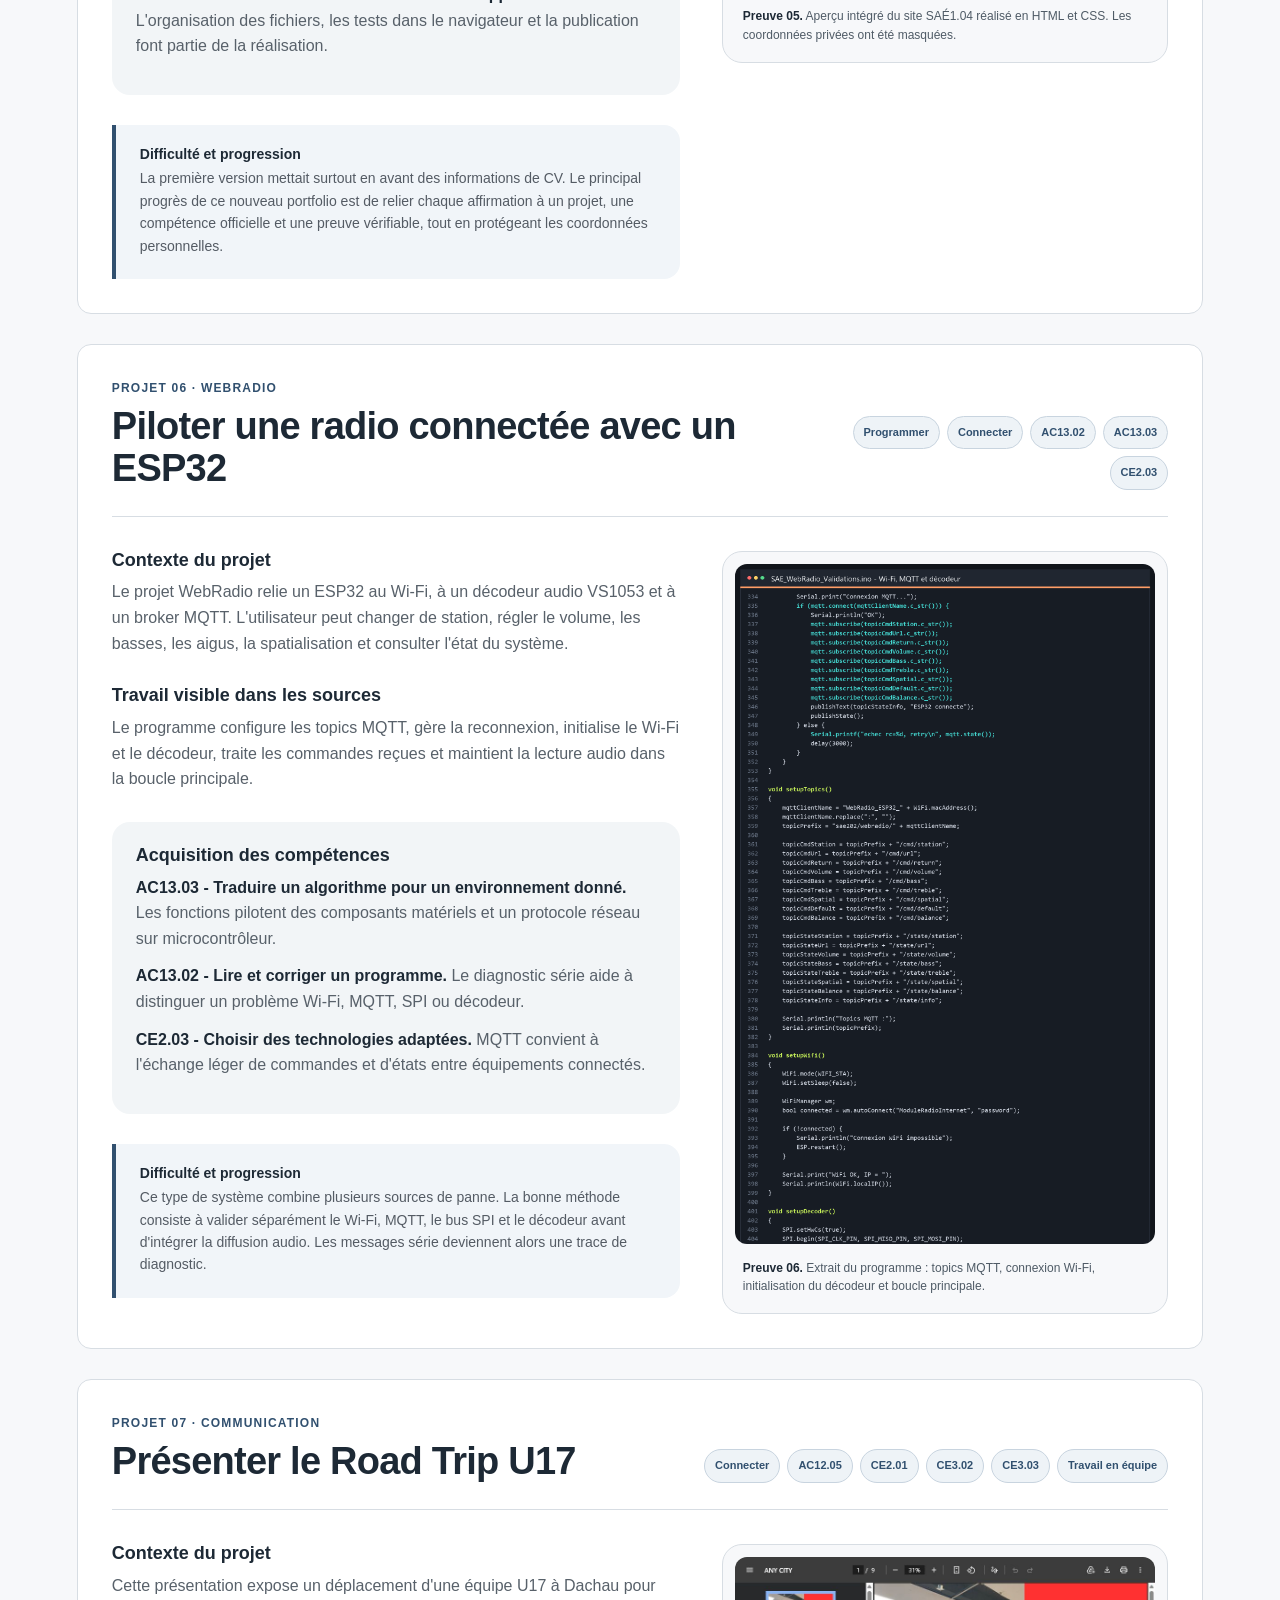
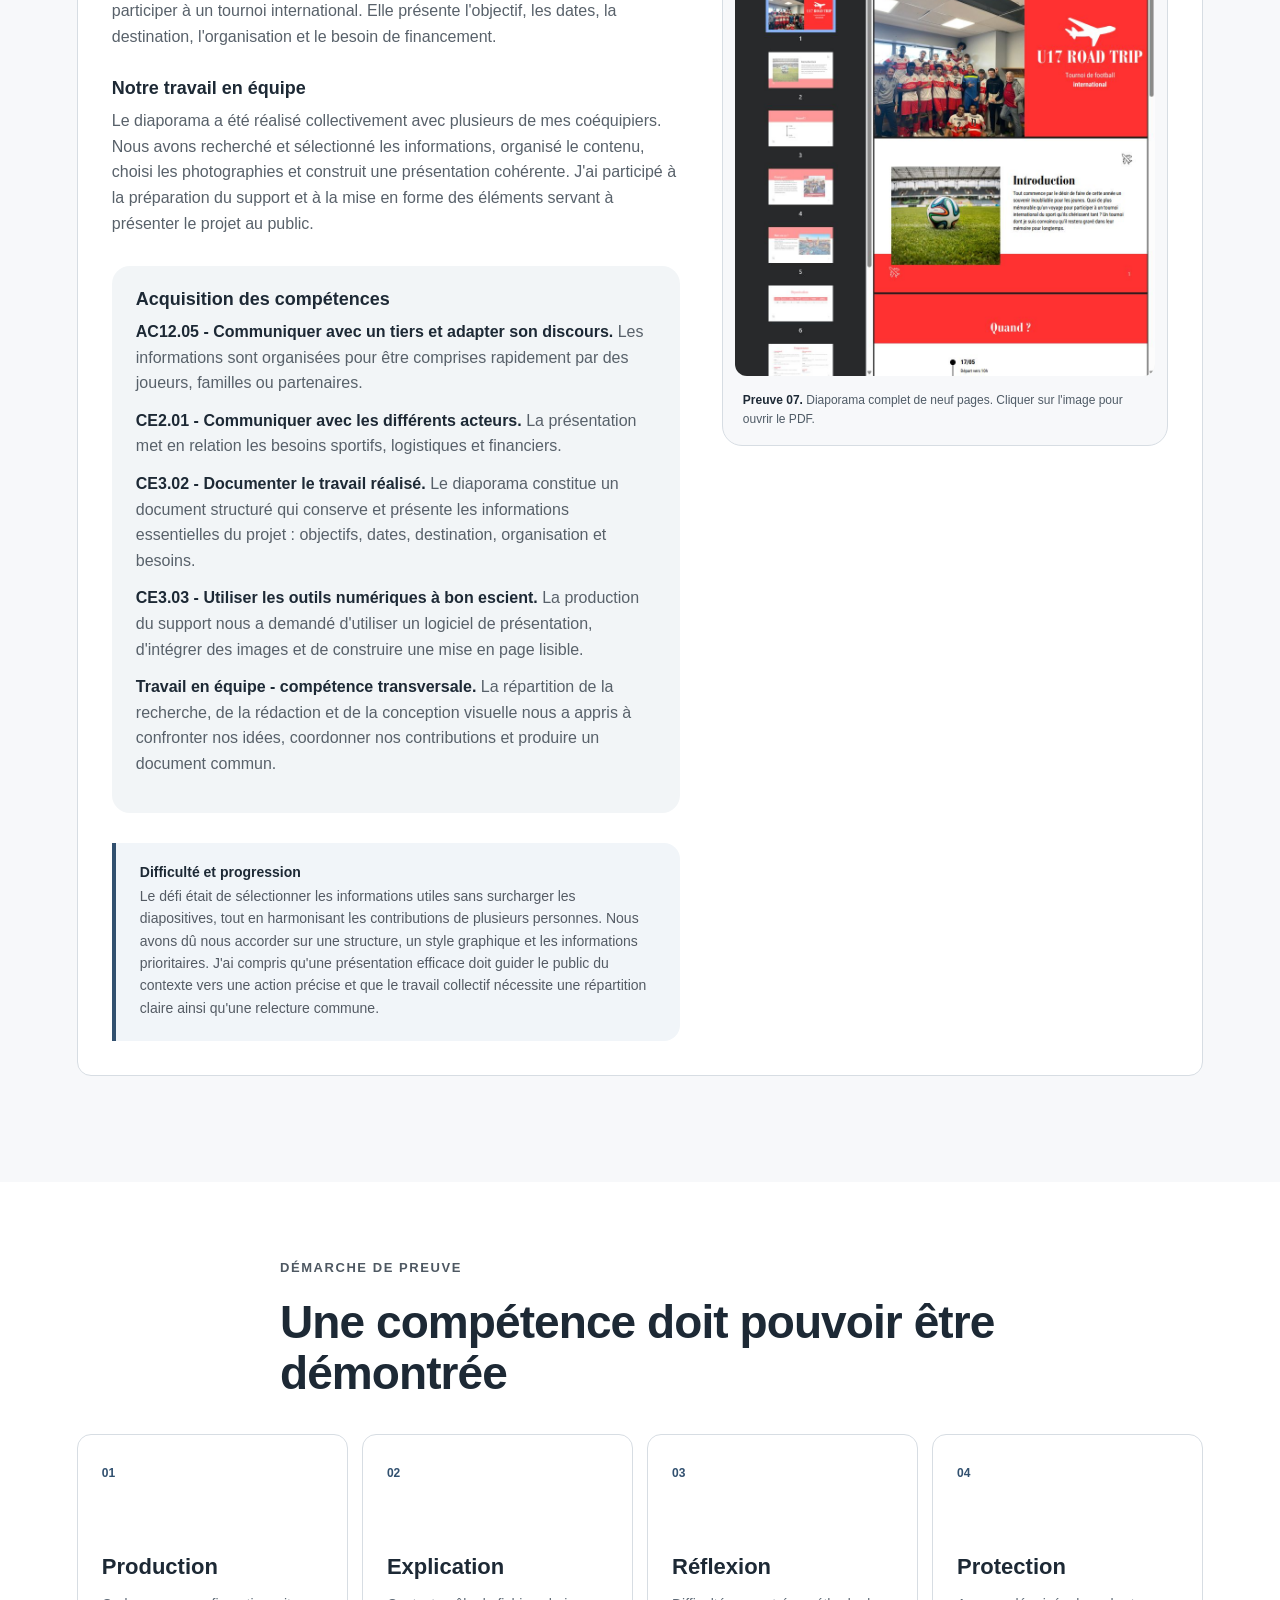
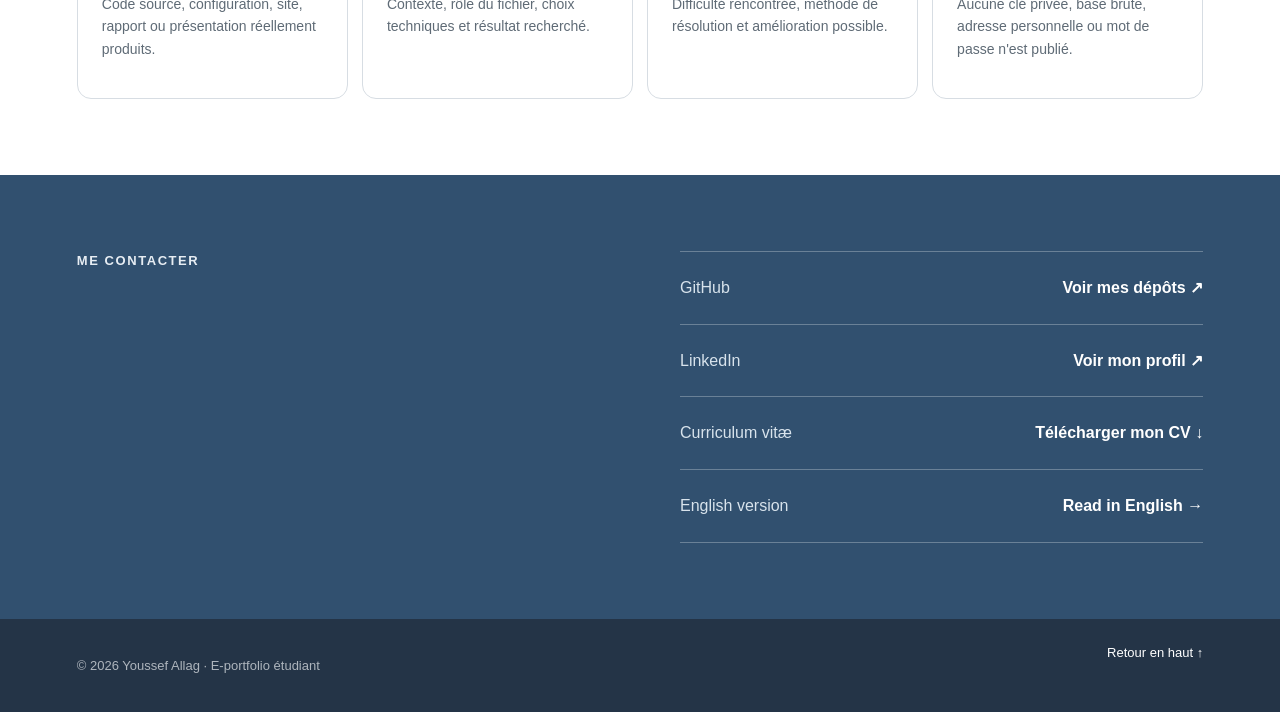
==== commit 7984fbe6: "Retirer le texte de la section contact" ====
--- a/index.html
+++ b/index.html
@@ -334,8 +334,6 @@
     <section id="contact" class="section section-contact">
       <div>
         <p class="surtitre">Me contacter</p>
-        <h2>Construisons la suite.</h2>
-        <p>Je souhaite approfondir l'administration des systèmes et réseaux, puis me spécialiser dans leur sécurisation.</p>
       </div>
       <div class="liens-contact">
         <a href="https://github.com/Yssf67?tab=repositories" target="_blank" rel="noreferrer"><span>GitHub</span><strong>Voir mes dépôts ↗</strong></a>
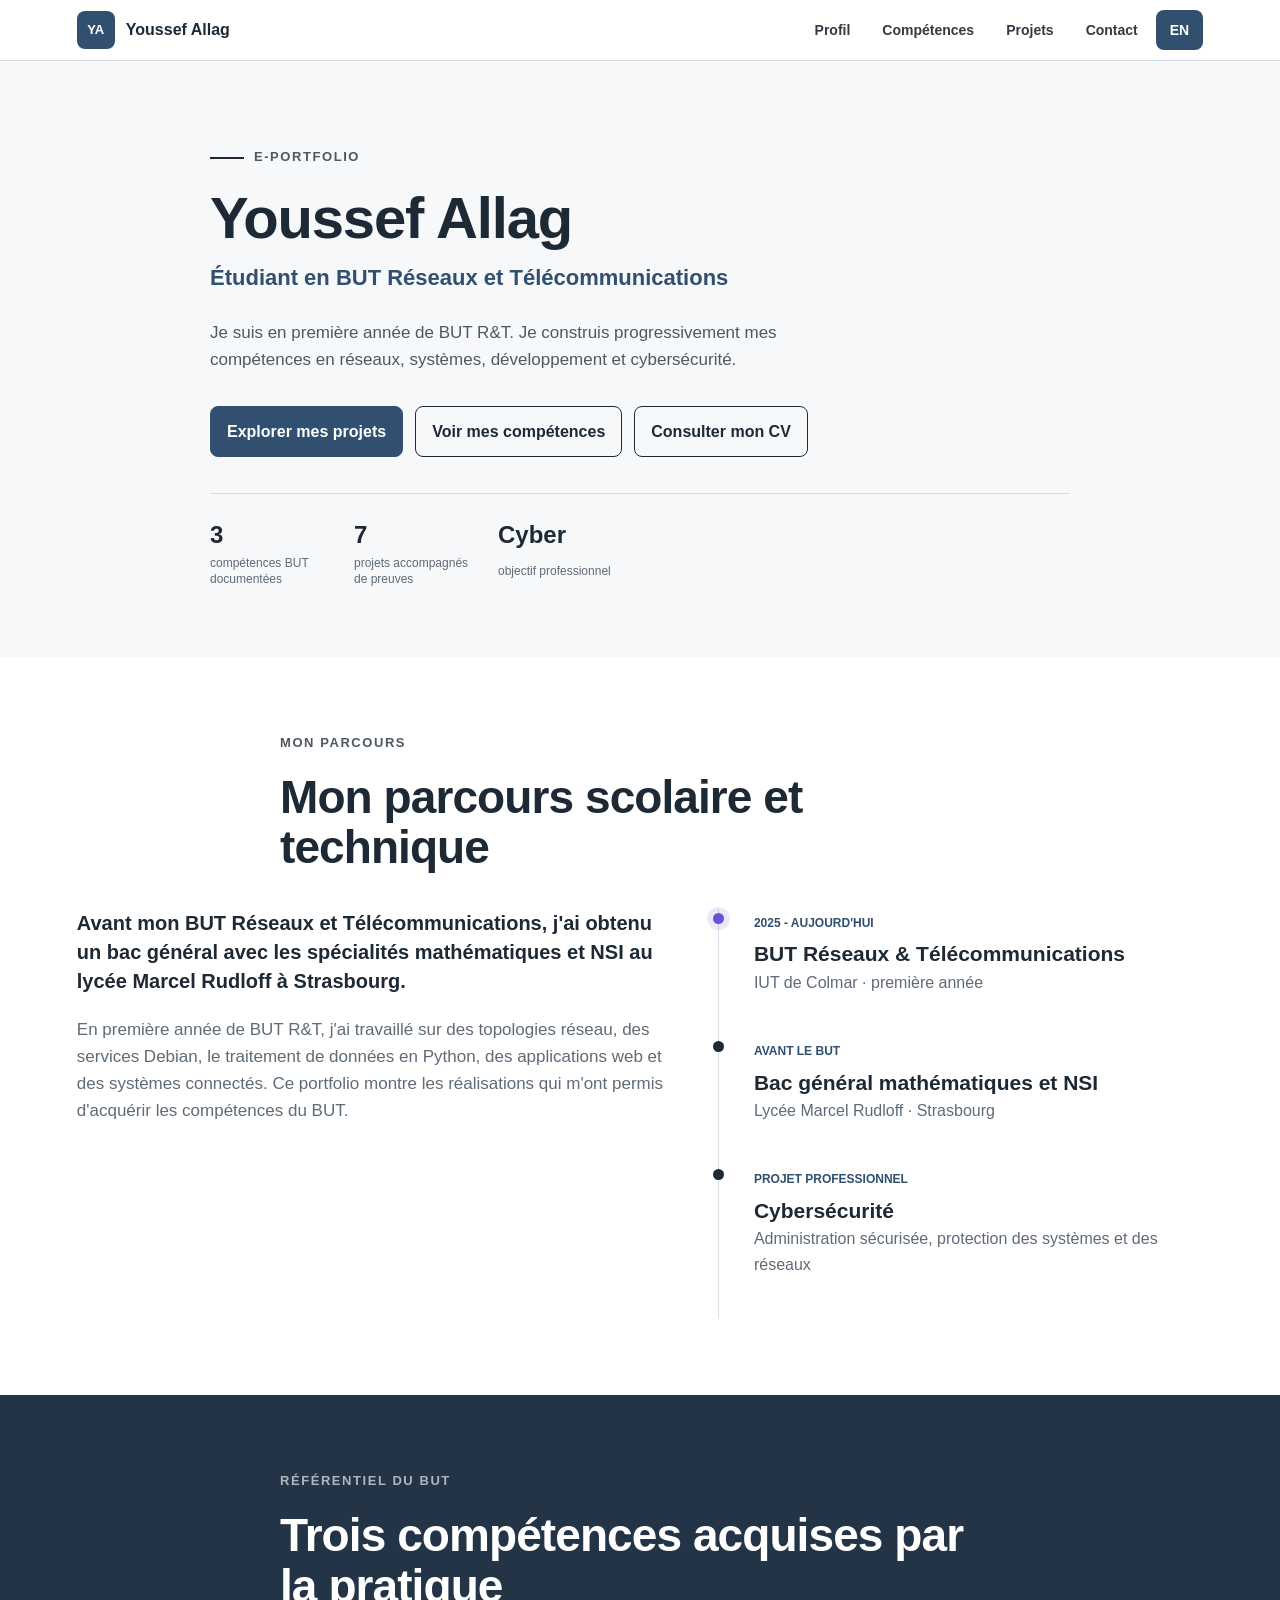
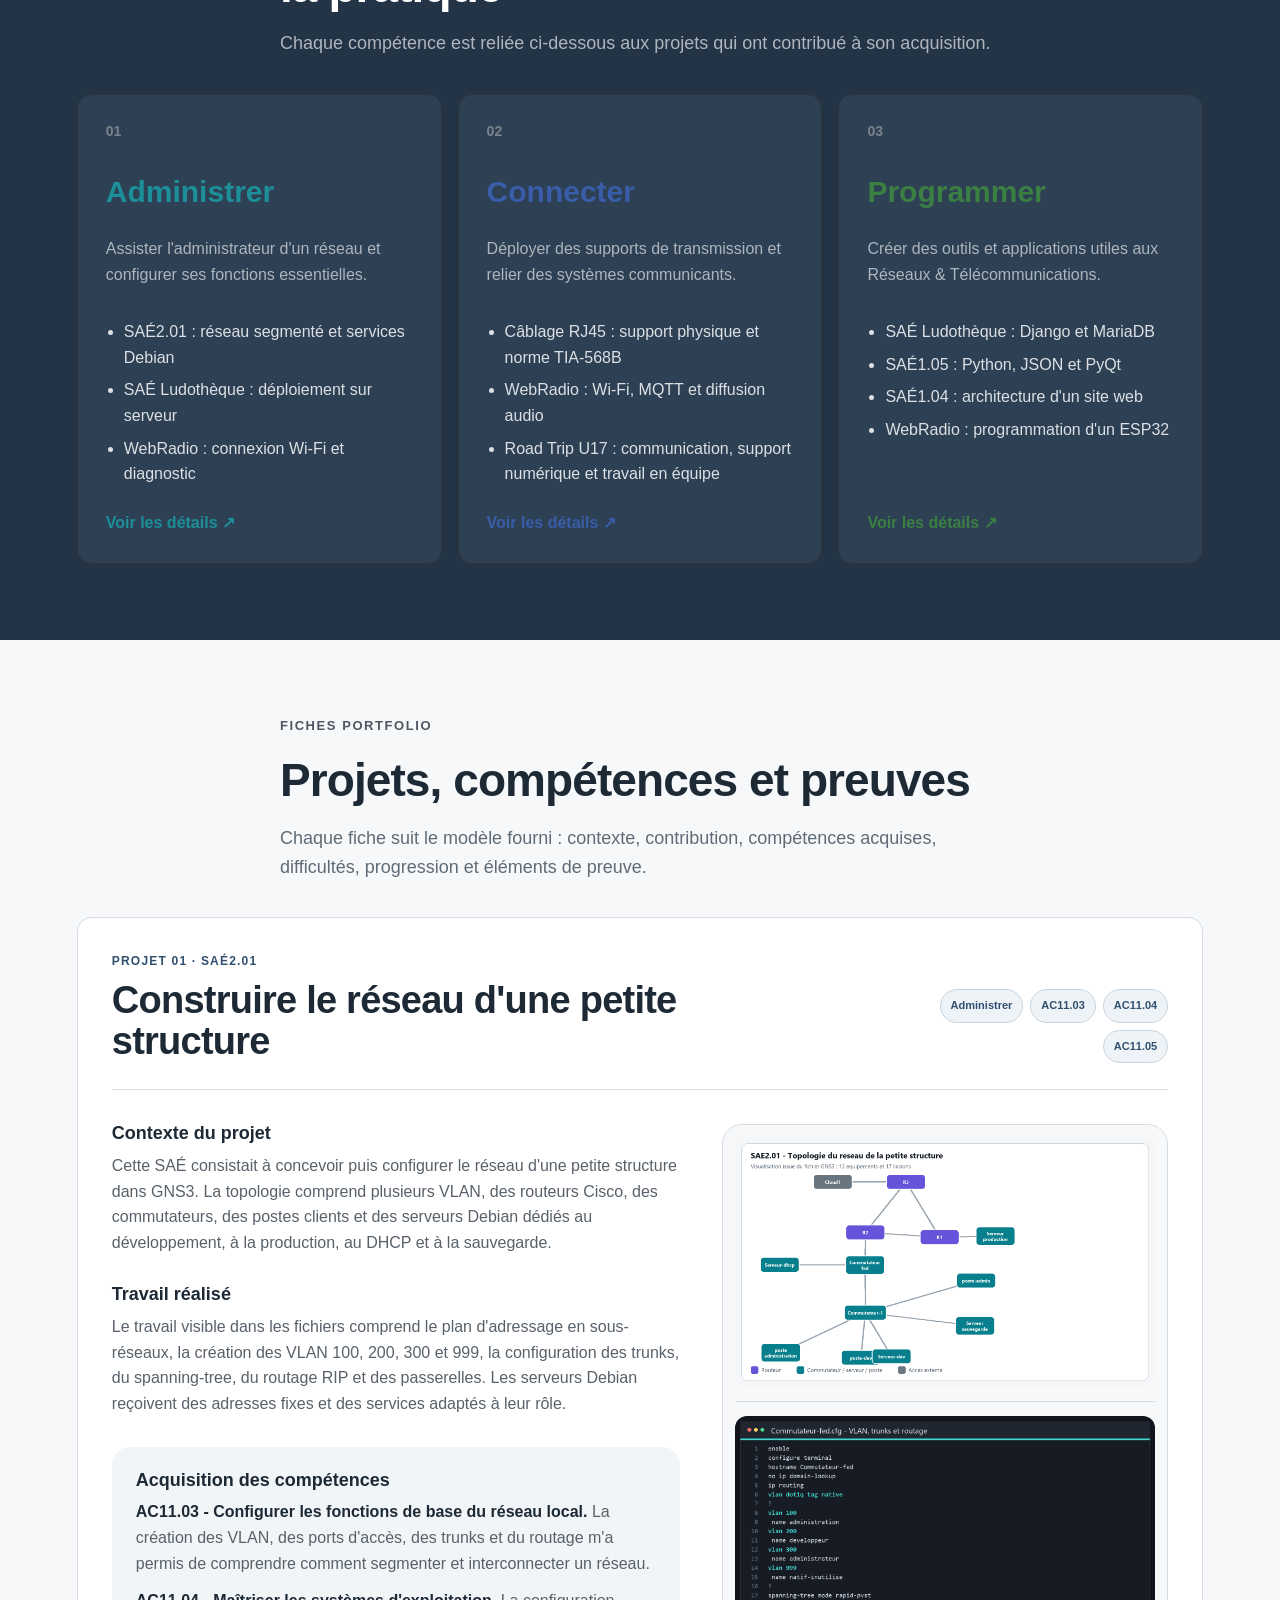
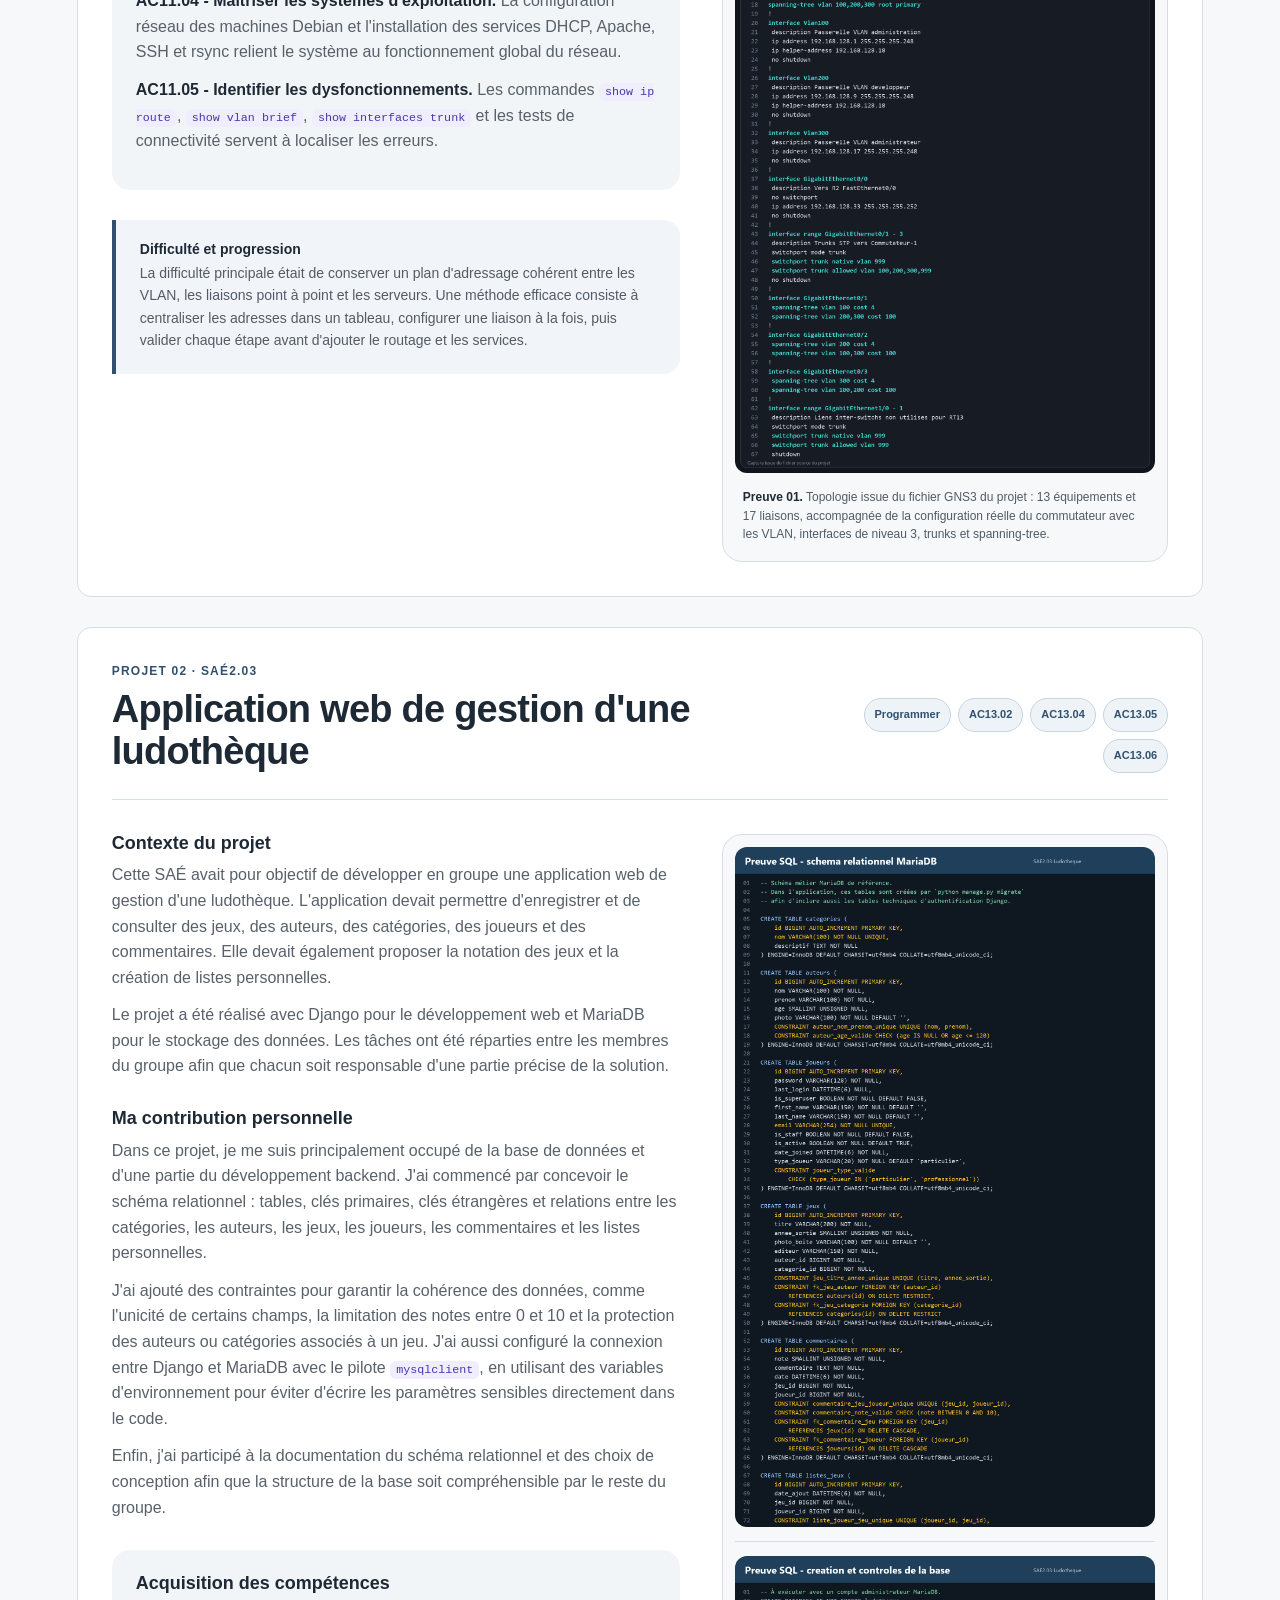
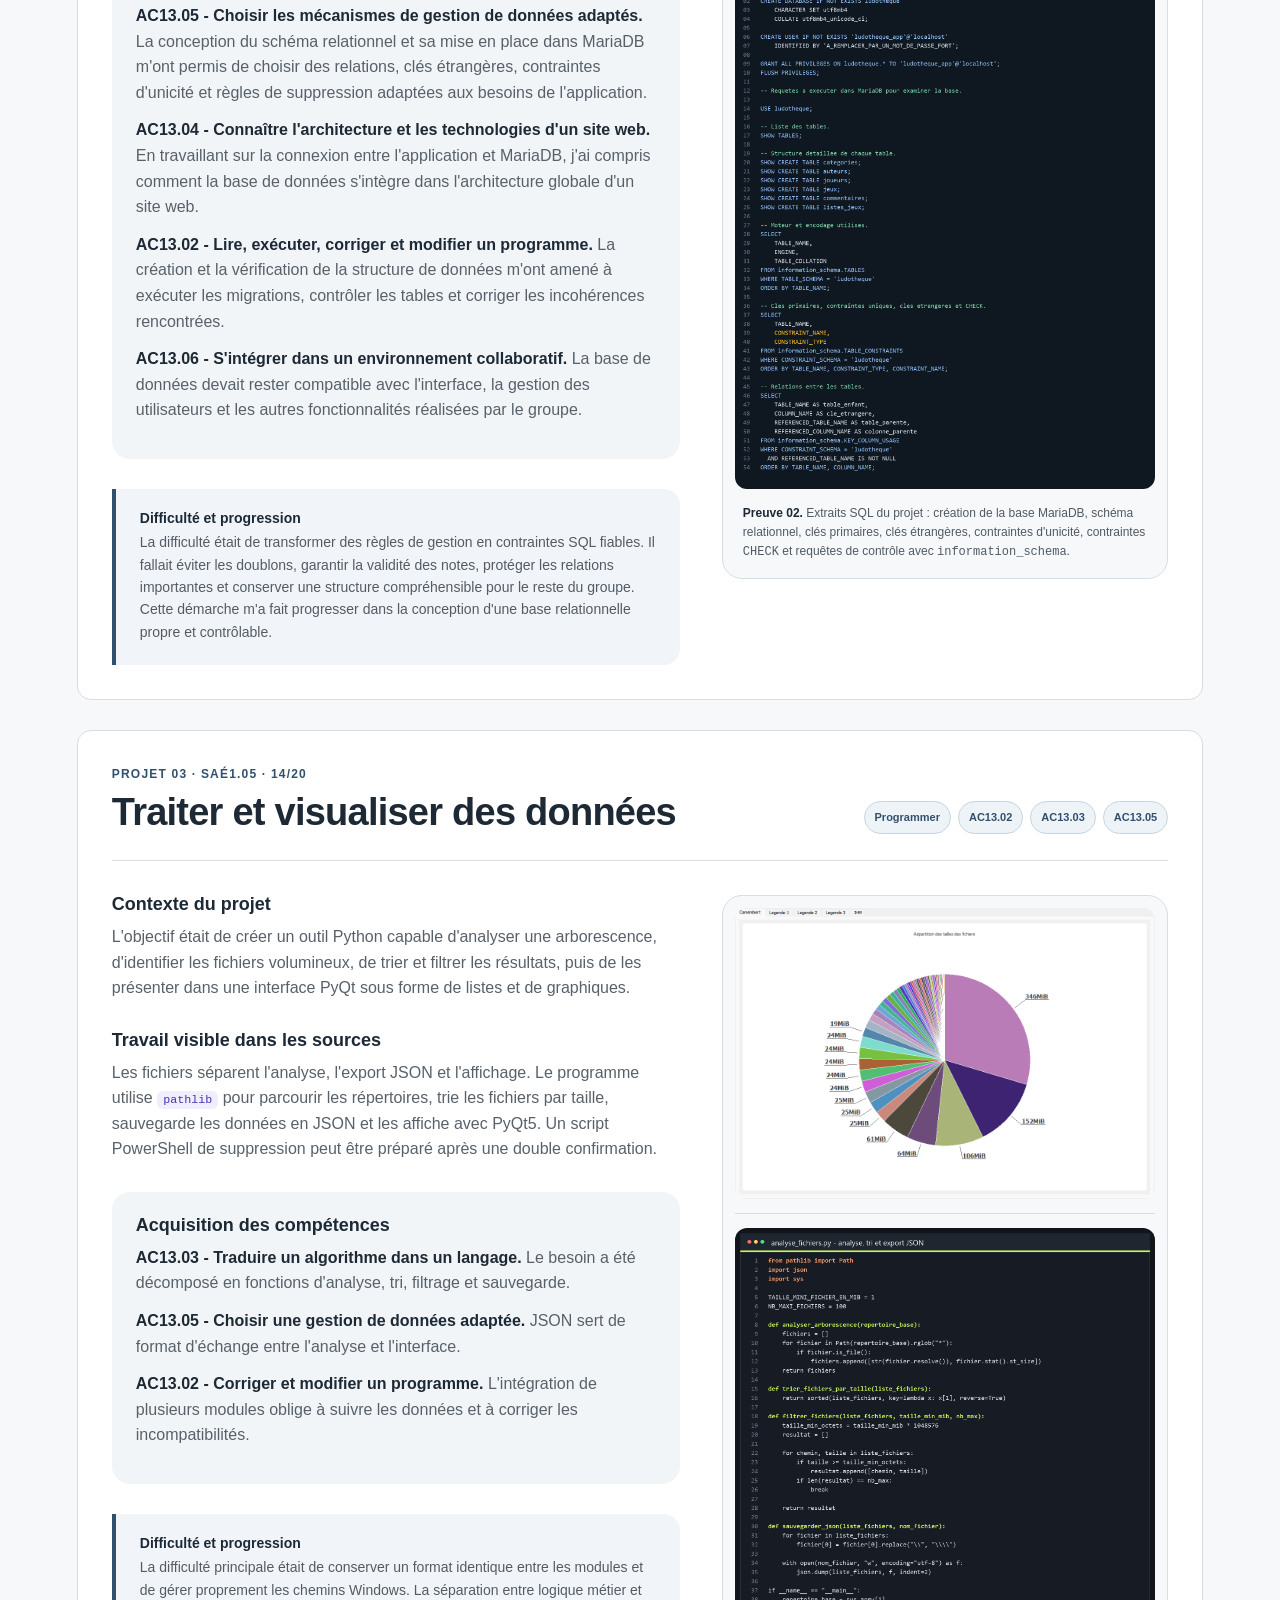
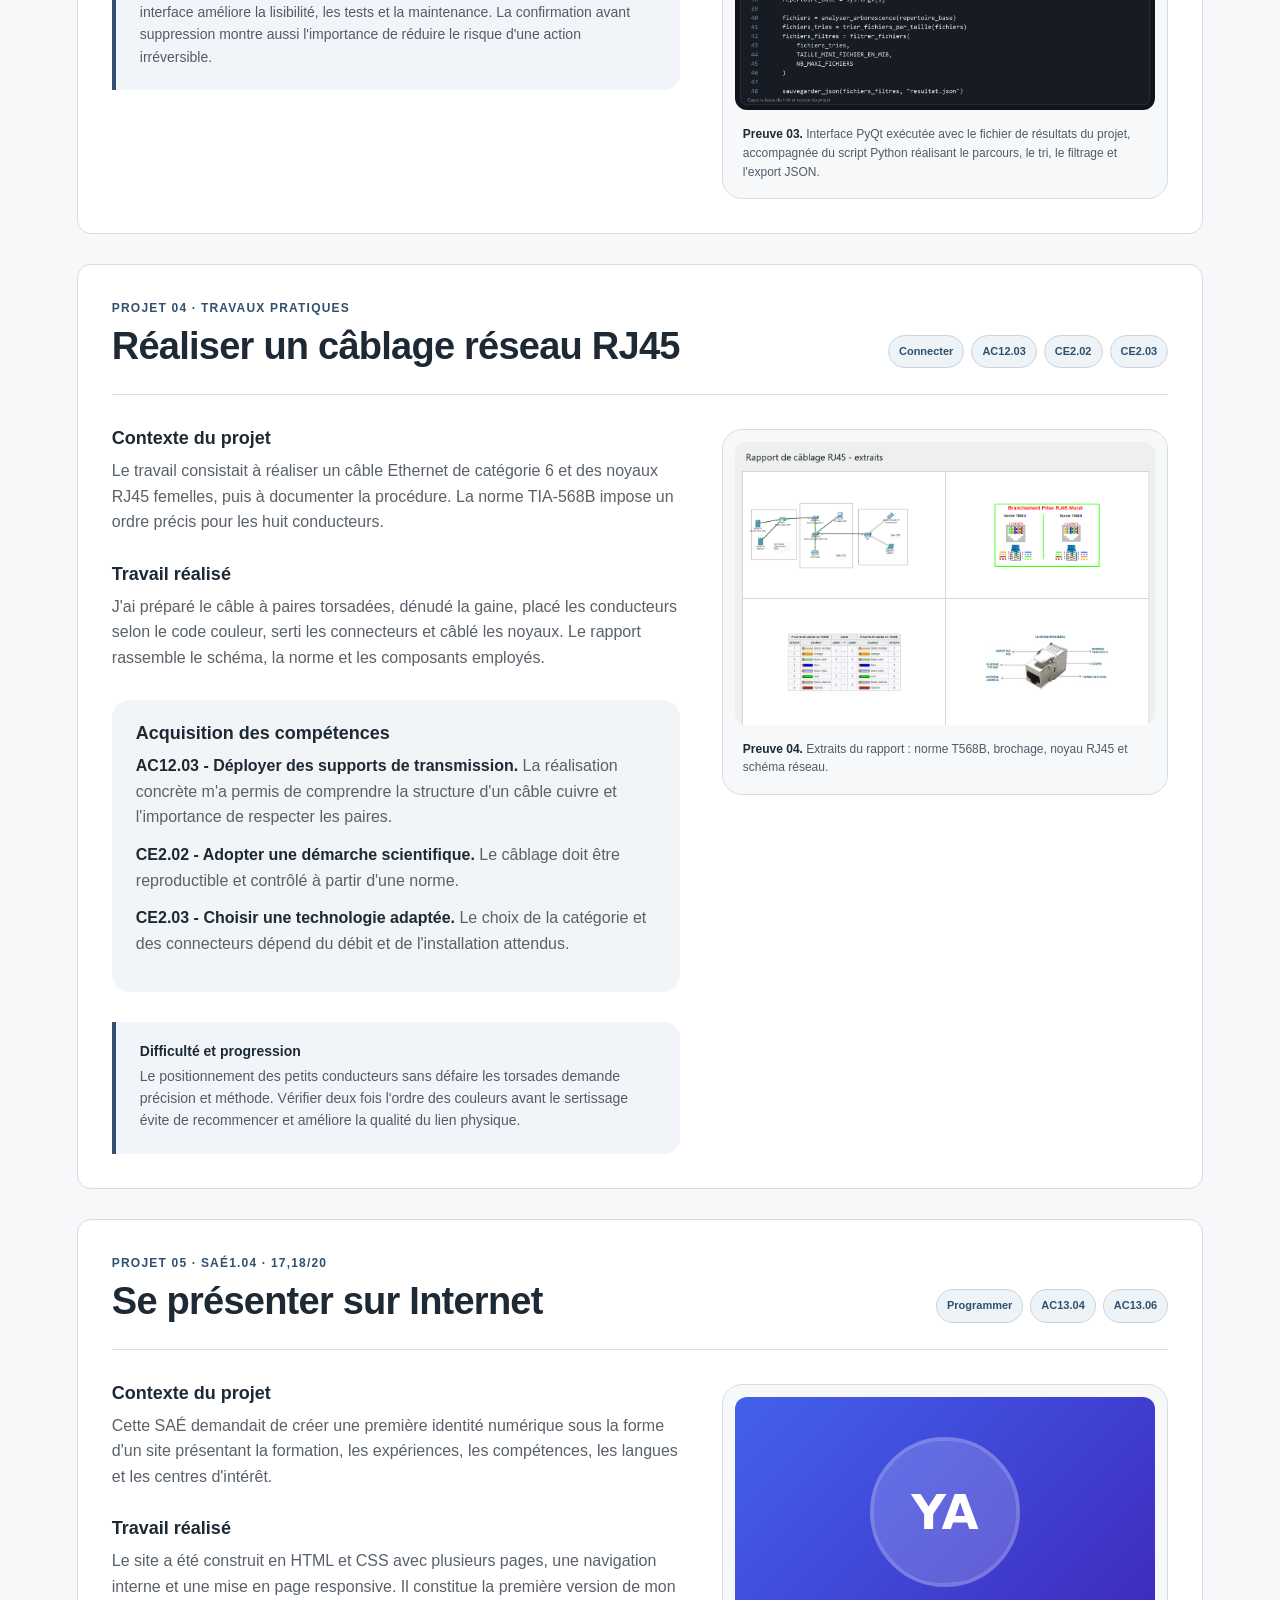
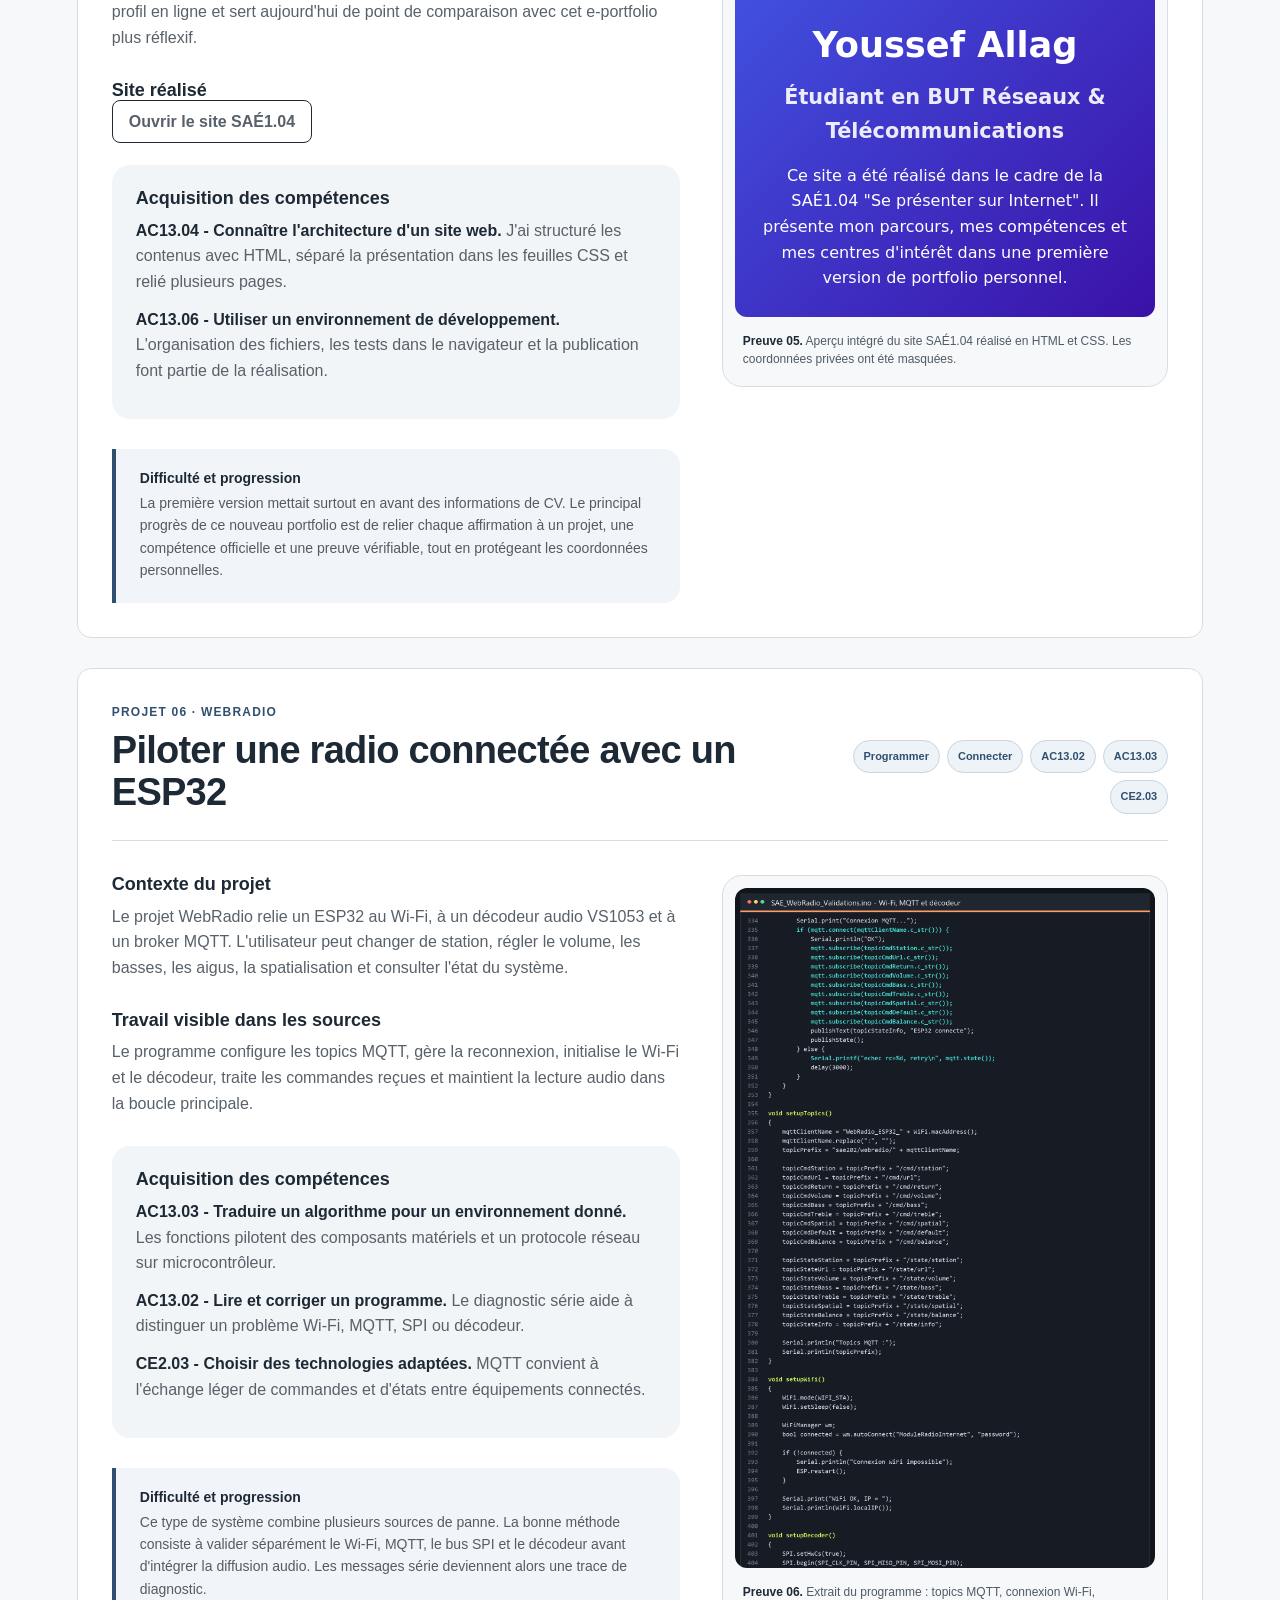
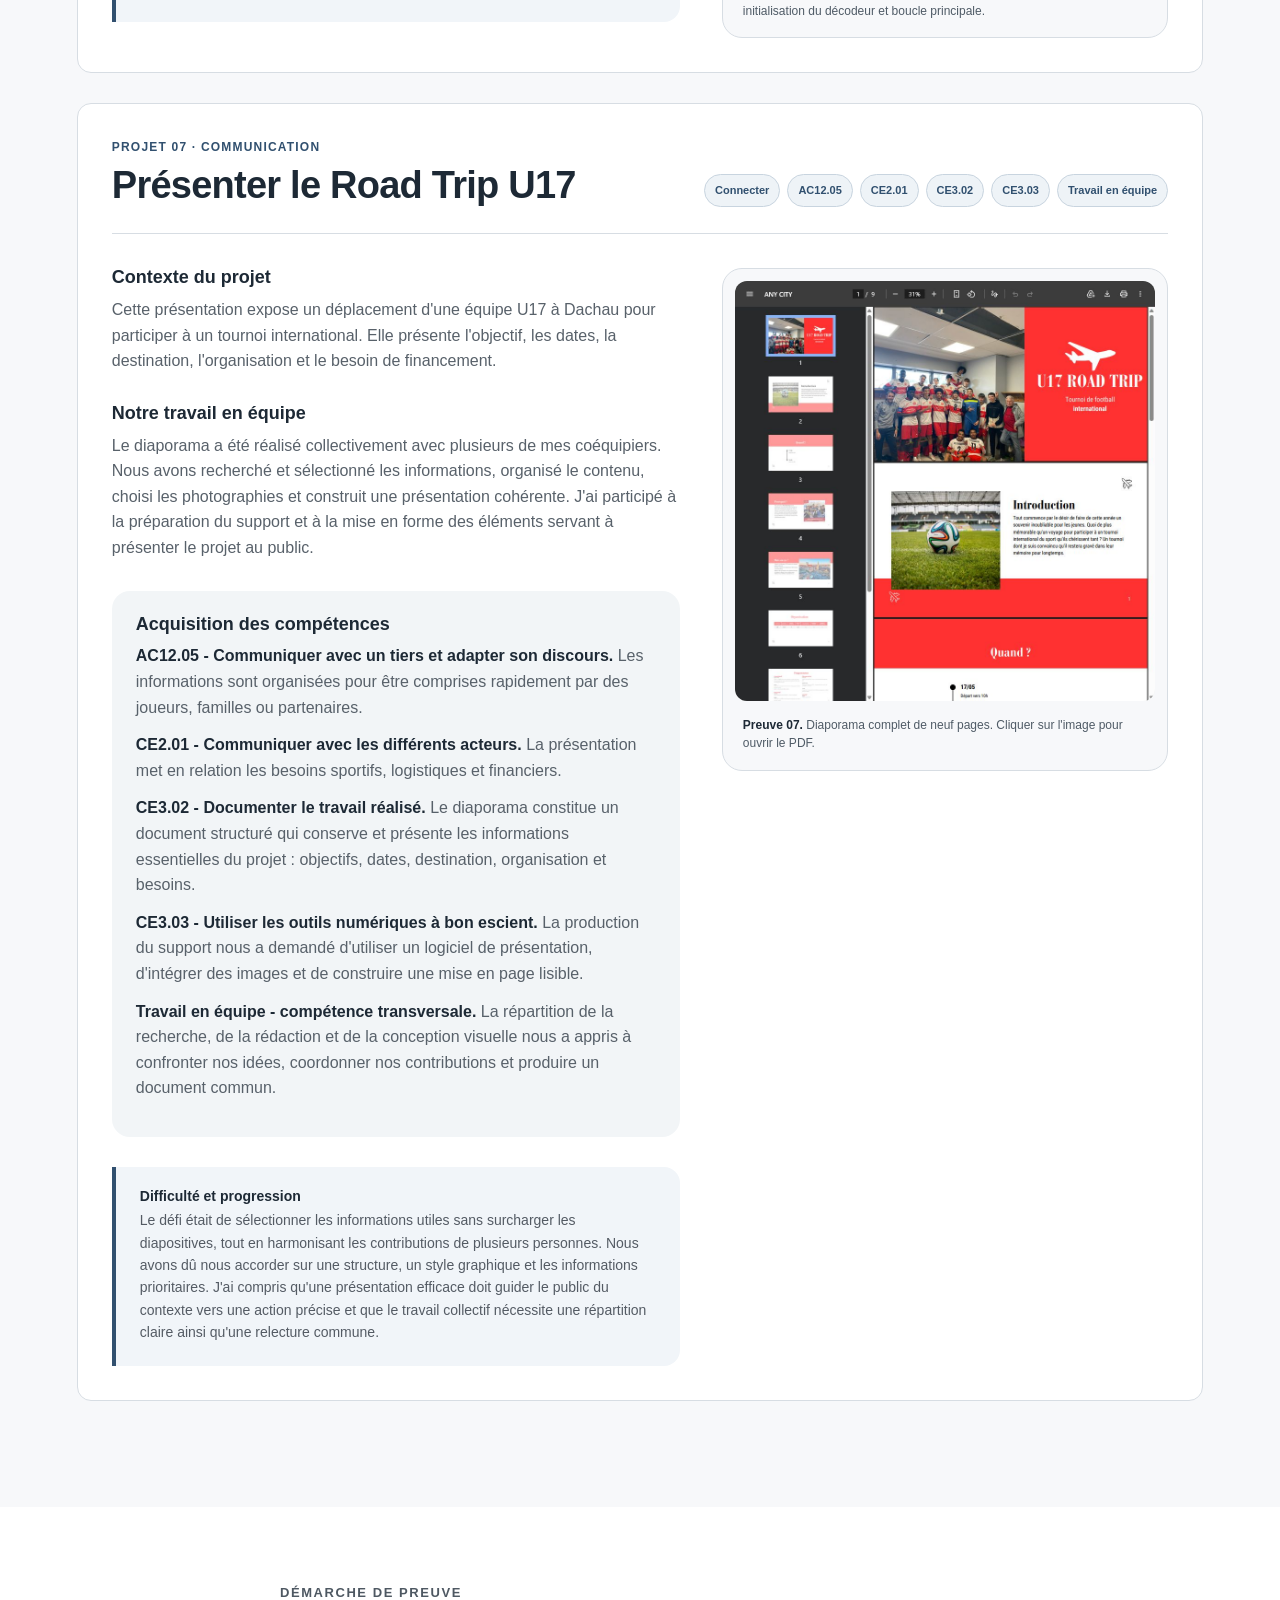
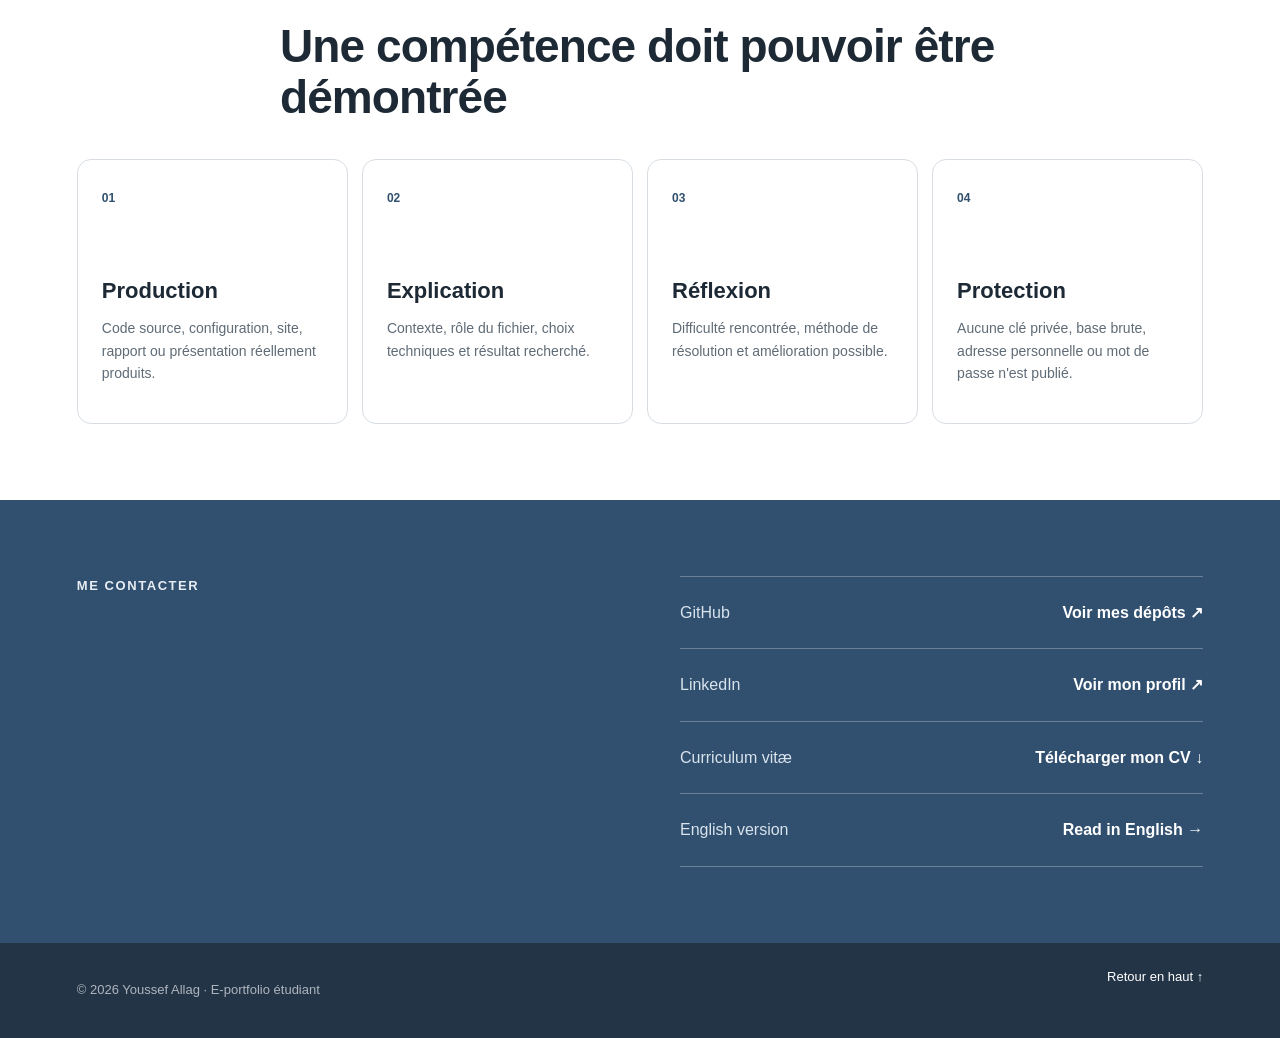
==== commit 4e21a661: "Mettre a jour la ludotheque avec des preuves SQL" ====
--- a/index.html
+++ b/index.html
@@ -177,22 +177,22 @@
         </header>
         <div class="grille-fiche">
           <div class="texte-fiche">
-            <section><h4>Contexte du projet</h4><p>Le projet avait pour objectif de développer en groupe une application Django connectée à MariaDB. Elle gère les jeux, auteurs, catégories, joueurs, commentaires, notes et listes personnelles.</p></section>
-            <section><h4>Ma contribution personnelle</h4><p>Je me suis principalement chargé de la conception de la base de données et d'une partie du backend. J'ai défini le schéma relationnel ainsi que les clés et les contraintes nécessaires à la cohérence des données. J'ai également configuré la connexion entre Django et MariaDB, développé les fonctionnalités CRUD pour les jeux et les auteurs, puis créé la commande <code>seed_data</code> afin d'insérer automatiquement les données initiales sans générer de doublons.</p></section>
-            <section class="acquisition"><h4>Acquisition des compétences</h4>
-              <p><strong>AC13.05 - Choisir les mécanismes de gestion de données.</strong> Les relations, clés étrangères, contraintes d'unicité et règles de suppression garantissent la cohérence des données.</p>
-              <p><strong>AC13.04 - Connaître l'architecture d'un site web.</strong> Le projet m'a appris le rôle des modèles, vues, routes, formulaires, gabarits HTML et de la base de données.</p>
-              <p><strong>AC13.02 - Lire, corriger et modifier un programme.</strong> J'ai exécuté les migrations, corrigé les modèles et vérifié les opérations CRUD.</p>
-              <p><strong>AC13.06 - Travailler dans un environnement collaboratif.</strong> La base et le backend devaient rester compatibles avec les contributions du reste du groupe.</p>
-            </section>
-            <section class="reflexion"><h4>Difficulté et progression</h4><p>La difficulté était de traduire des règles de gestion en contraintes techniques fiables. La conception du schéma avant le code, puis les migrations et les tests, ont permis d'éviter les doublons et les relations incohérentes. Cette démarche est également importante en cybersécurité, car une donnée mal contrôlée devient rapidement une faiblesse applicative.</p></section>
+            <section><h4>Contexte du projet</h4><p>Cette SAÉ avait pour objectif de développer en groupe une application web de gestion d'une ludothèque. L'application devait permettre d'enregistrer et de consulter des jeux, des auteurs, des catégories, des joueurs et des commentaires. Elle devait également proposer la notation des jeux et la création de listes personnelles.</p><p>Le projet a été réalisé avec Django pour le développement web et MariaDB pour le stockage des données. Les tâches ont été réparties entre les membres du groupe afin que chacun soit responsable d'une partie précise de la solution.</p></section>
+            <section><h4>Ma contribution personnelle</h4><p>Dans ce projet, je me suis principalement occupé de la base de données et d'une partie du développement backend. J'ai commencé par concevoir le schéma relationnel : tables, clés primaires, clés étrangères et relations entre les catégories, les auteurs, les jeux, les joueurs, les commentaires et les listes personnelles.</p><p>J'ai ajouté des contraintes pour garantir la cohérence des données, comme l'unicité de certains champs, la limitation des notes entre 0 et 10 et la protection des auteurs ou catégories associés à un jeu. J'ai aussi configuré la connexion entre Django et MariaDB avec le pilote <code>mysqlclient</code>, en utilisant des variables d'environnement pour éviter d'écrire les paramètres sensibles directement dans le code.</p><p>Enfin, j'ai participé à la documentation du schéma relationnel et des choix de conception afin que la structure de la base soit compréhensible par le reste du groupe.</p></section>
+            <section class="acquisition"><h4>Acquisition des compétences</h4>
+              <p><strong>AC13.05 - Choisir les mécanismes de gestion de données adaptés.</strong> La conception du schéma relationnel et sa mise en place dans MariaDB m'ont permis de choisir des relations, clés étrangères, contraintes d'unicité et règles de suppression adaptées aux besoins de l'application.</p>
+              <p><strong>AC13.04 - Connaître l'architecture et les technologies d'un site web.</strong> En travaillant sur la connexion entre l'application et MariaDB, j'ai compris comment la base de données s'intègre dans l'architecture globale d'un site web.</p>
+              <p><strong>AC13.02 - Lire, exécuter, corriger et modifier un programme.</strong> La création et la vérification de la structure de données m'ont amené à exécuter les migrations, contrôler les tables et corriger les incohérences rencontrées.</p>
+              <p><strong>AC13.06 - S'intégrer dans un environnement collaboratif.</strong> La base de données devait rester compatible avec l'interface, la gestion des utilisateurs et les autres fonctionnalités réalisées par le groupe.</p>
+            </section>
+            <section class="reflexion"><h4>Difficulté et progression</h4><p>La difficulté était de transformer des règles de gestion en contraintes SQL fiables. Il fallait éviter les doublons, garantir la validité des notes, protéger les relations importantes et conserver une structure compréhensible pour le reste du groupe. Cette démarche m'a fait progresser dans la conception d'une base relationnelle propre et contrôlable.</p></section>
           </div>
           <figure class="carte-preuve">
             <div class="ensemble-preuves">
-              <a href="assets/evidence/ludotheque-interface.png"><img src="assets/evidence/ludotheque-interface.png" alt="Catalogue fonctionnel de l'application web de gestion d'une ludothèque"></a>
-              <a href="assets/evidence/ludotheque-models.png?v=2"><img src="assets/evidence/ludotheque-models.png?v=2" alt="Extrait du fichier models.py fourni montrant les modèles Jeu, Commentaire et ListeJeu"></a>
+              <a href="assets/evidence/ludotheque-sql-schema.png"><img src="assets/evidence/ludotheque-sql-schema.png" alt="Extrait SQL du schéma relationnel MariaDB de la ludothèque"></a>
+              <a href="assets/evidence/ludotheque-sql-controles.png"><img src="assets/evidence/ludotheque-sql-controles.png" alt="Requêtes SQL de création et de contrôle de la base MariaDB"></a>
             </div>
-            <figcaption><strong>Preuve 02.</strong> Interface finale du catalogue exécutée avec la base du projet, accompagnée d'un extrait du <code>models.py</code> montrant les relations, validations et contraintes d'unicité.</figcaption>
+            <figcaption><strong>Preuve 02.</strong> Extraits SQL du projet : création de la base MariaDB, schéma relationnel, clés primaires, clés étrangères, contraintes d'unicité, contraintes <code>CHECK</code> et requêtes de contrôle avec <code>information_schema</code>.</figcaption>
           </figure>
         </div>
       </article>
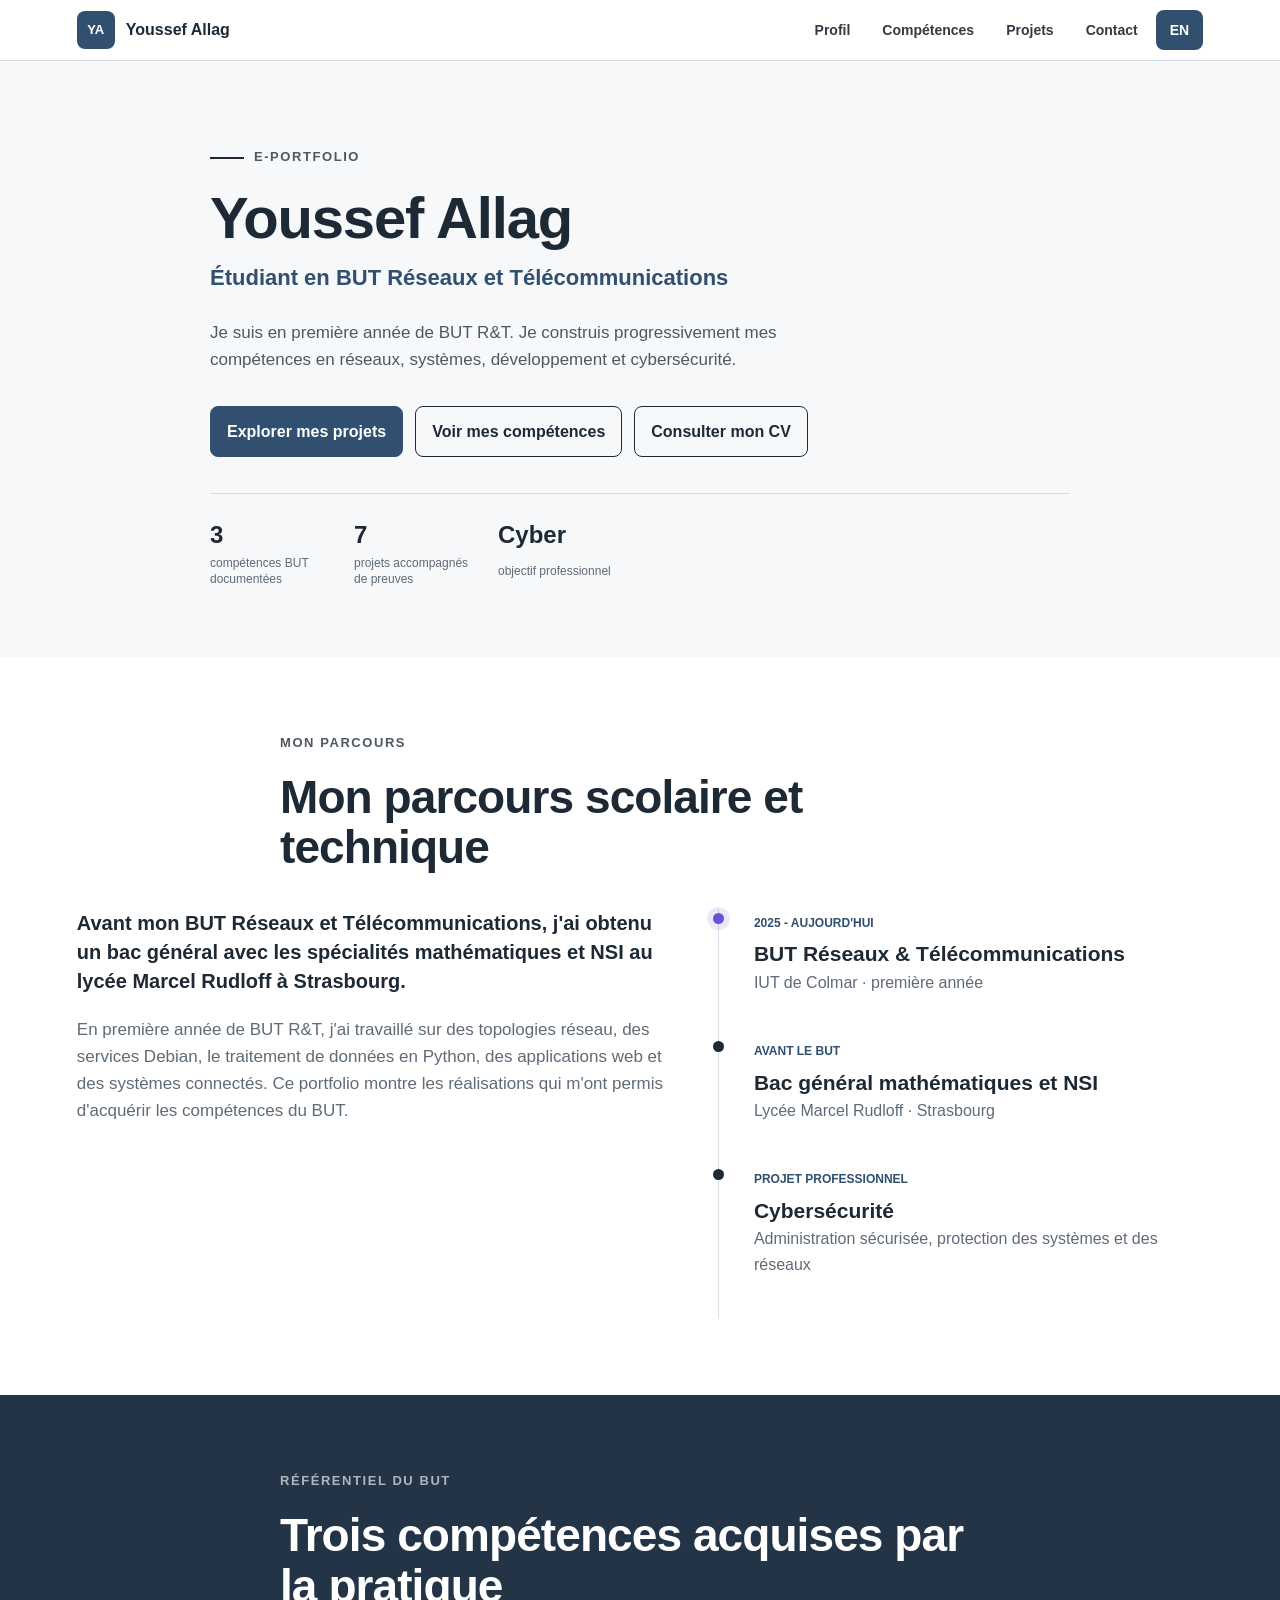
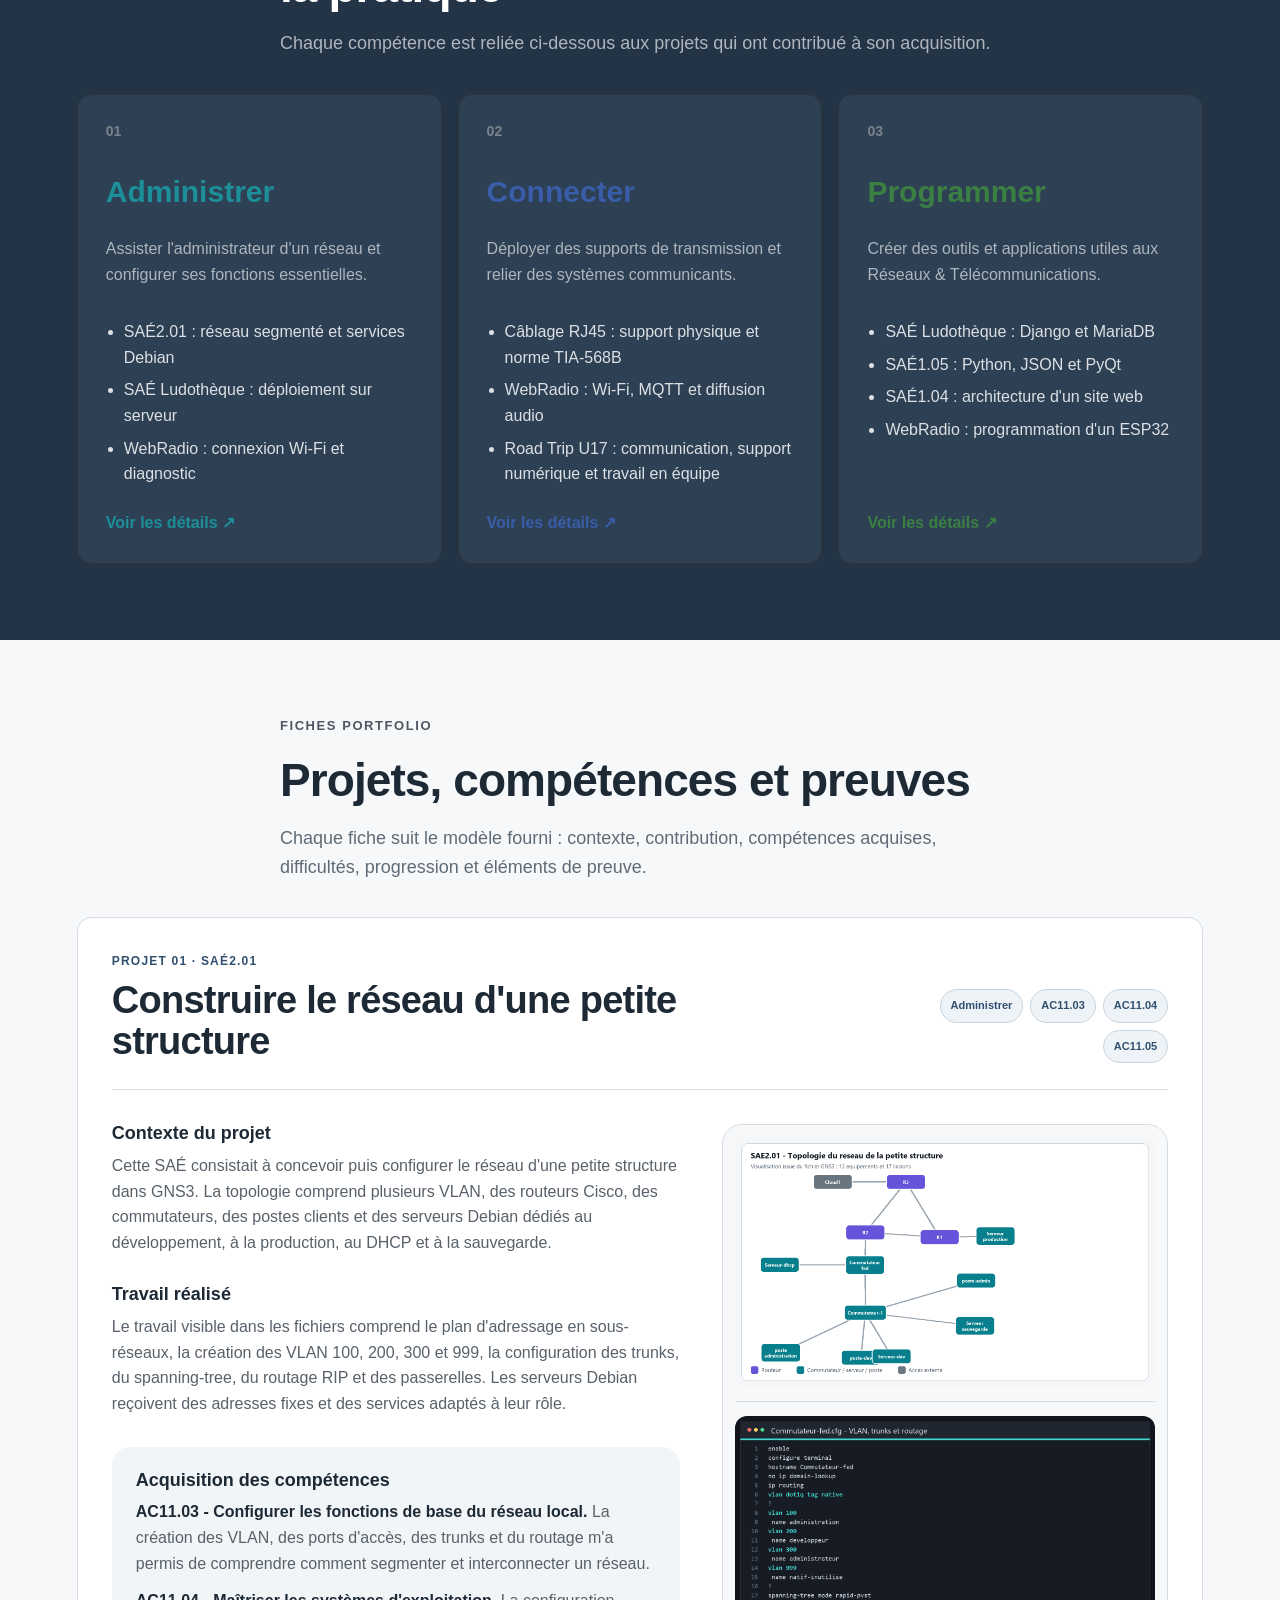
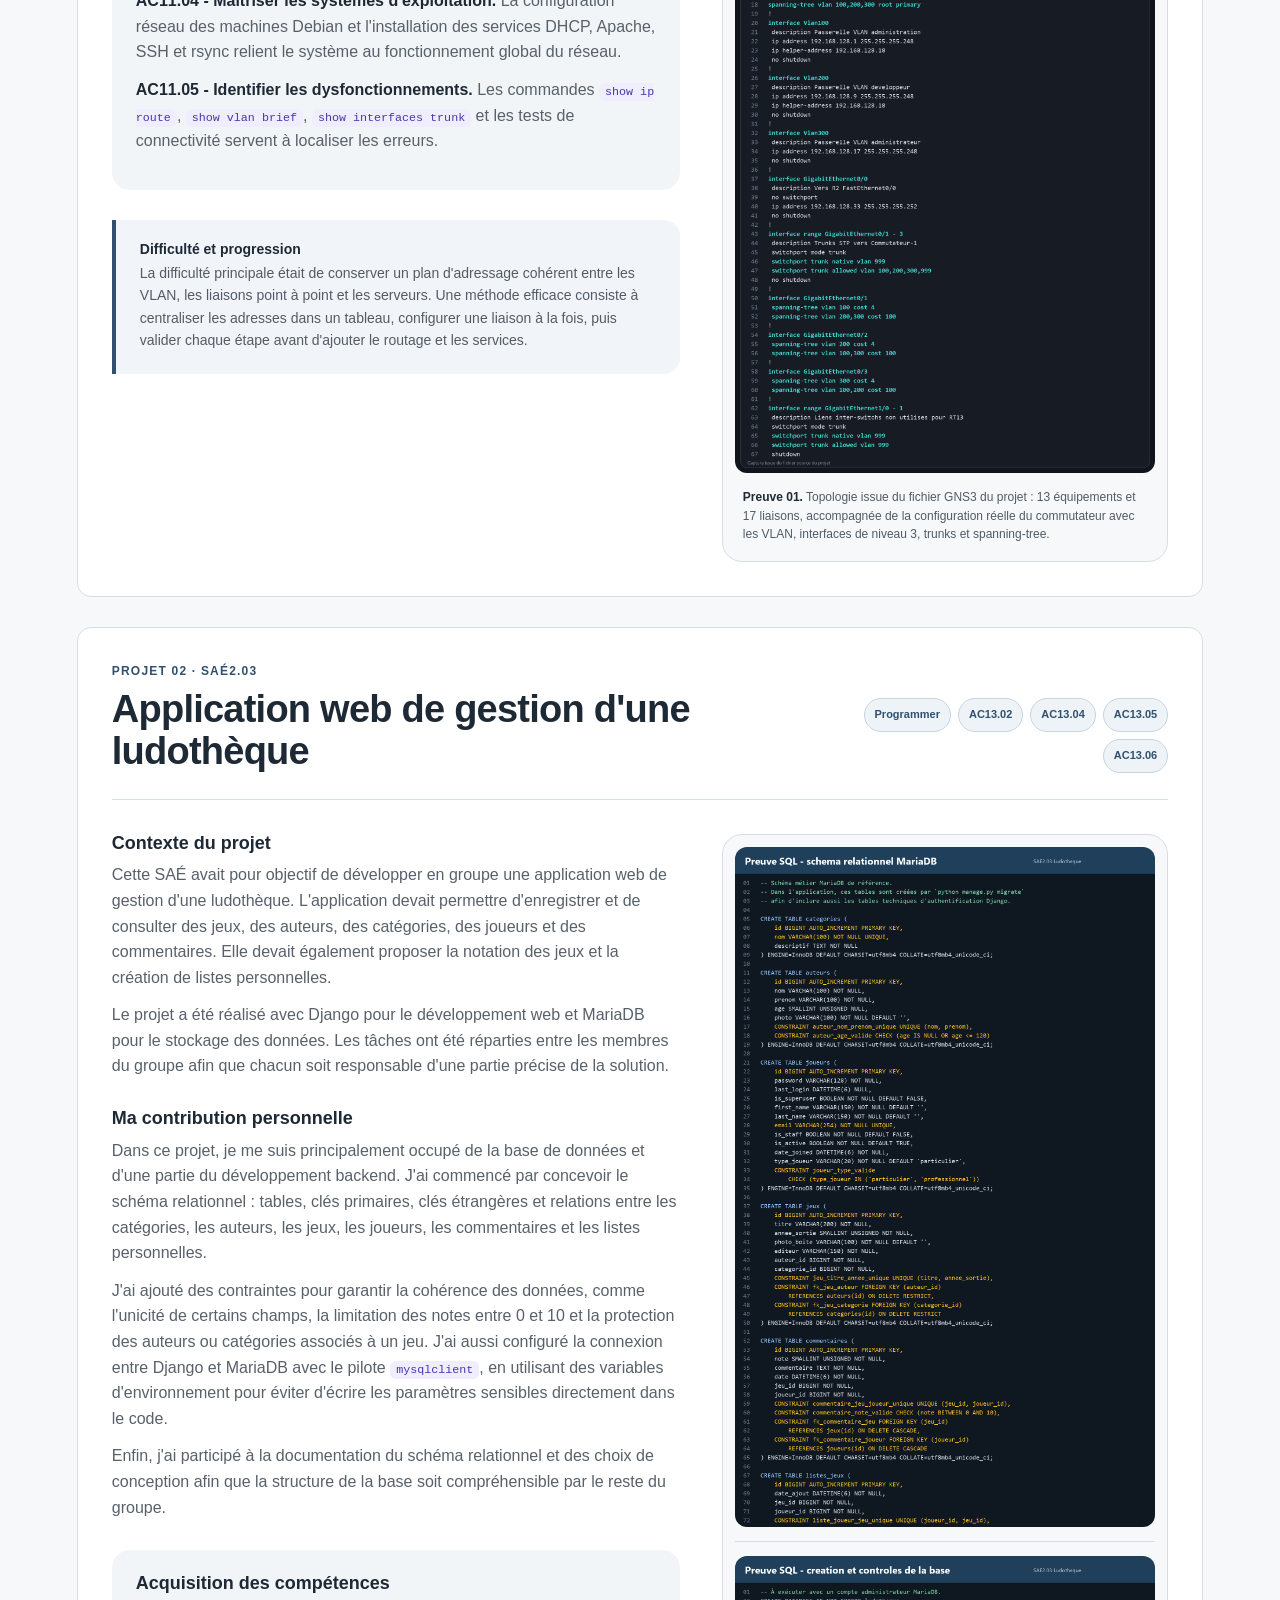
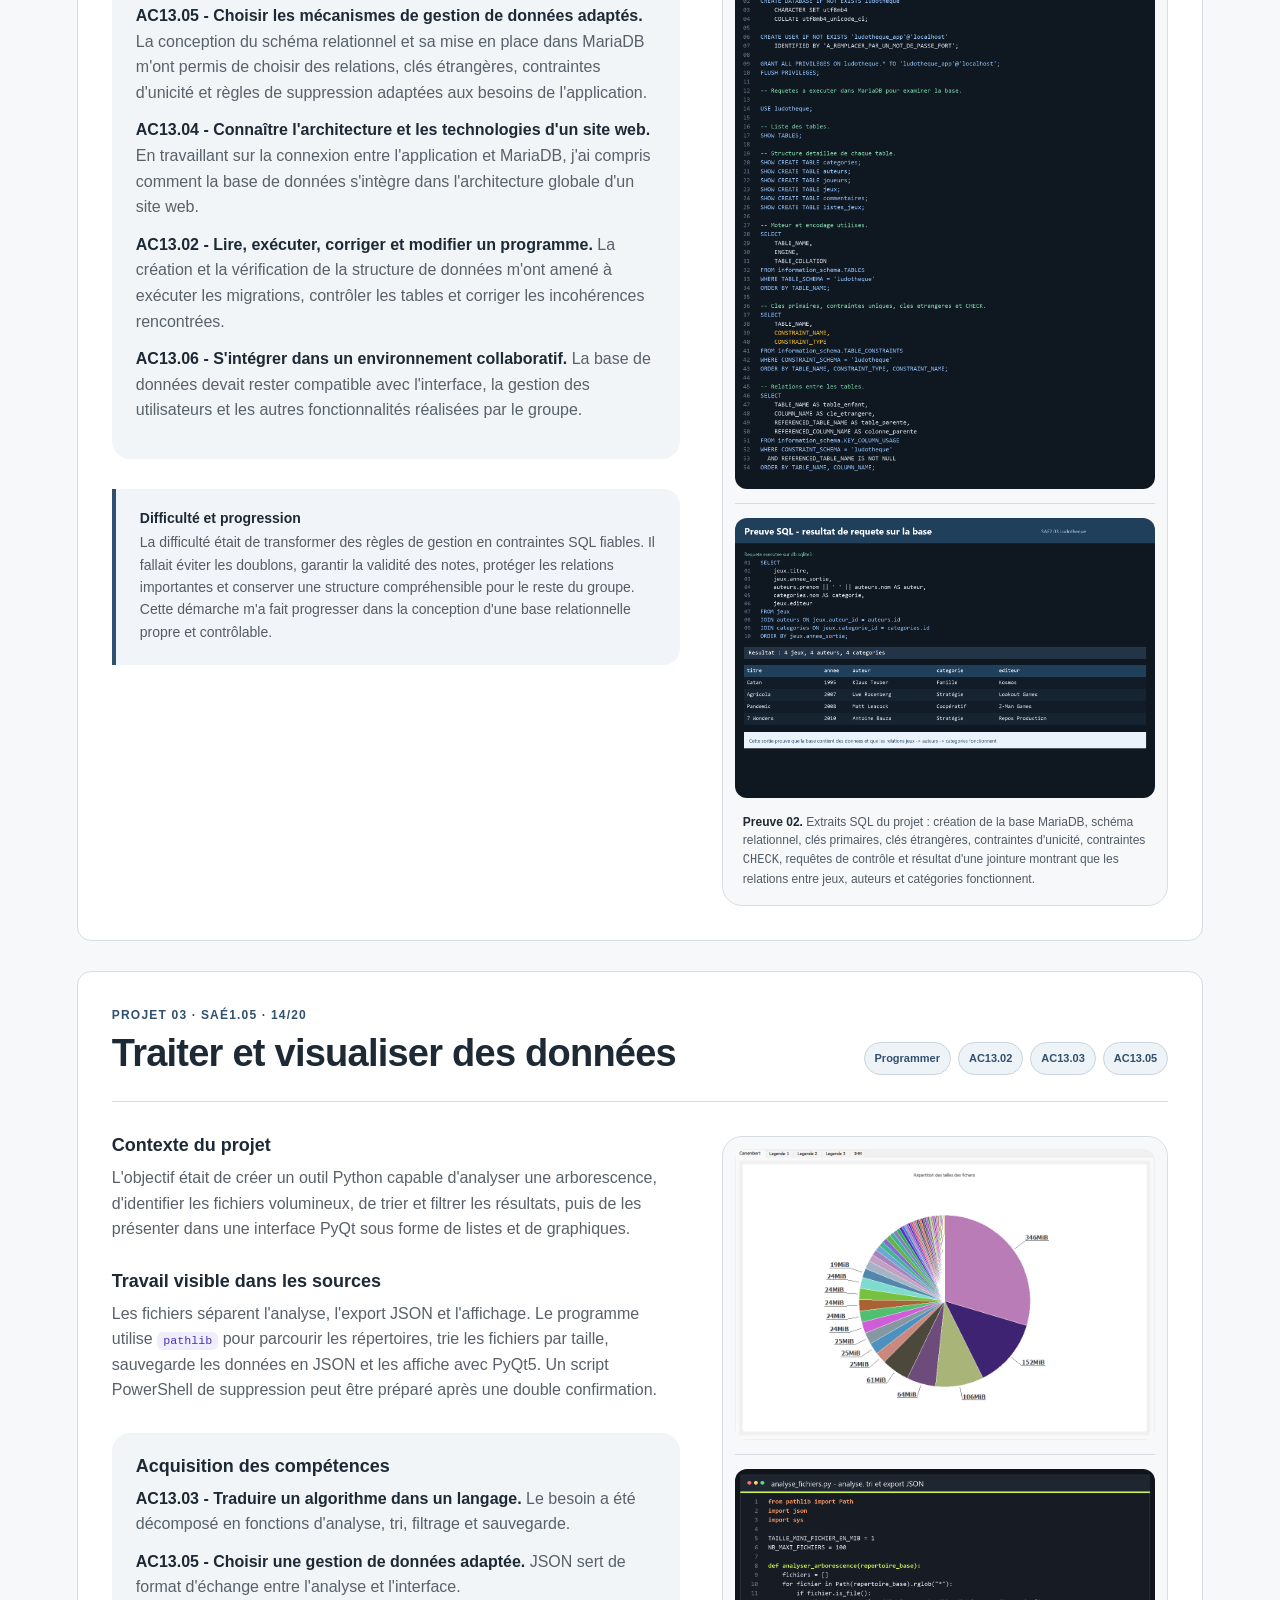
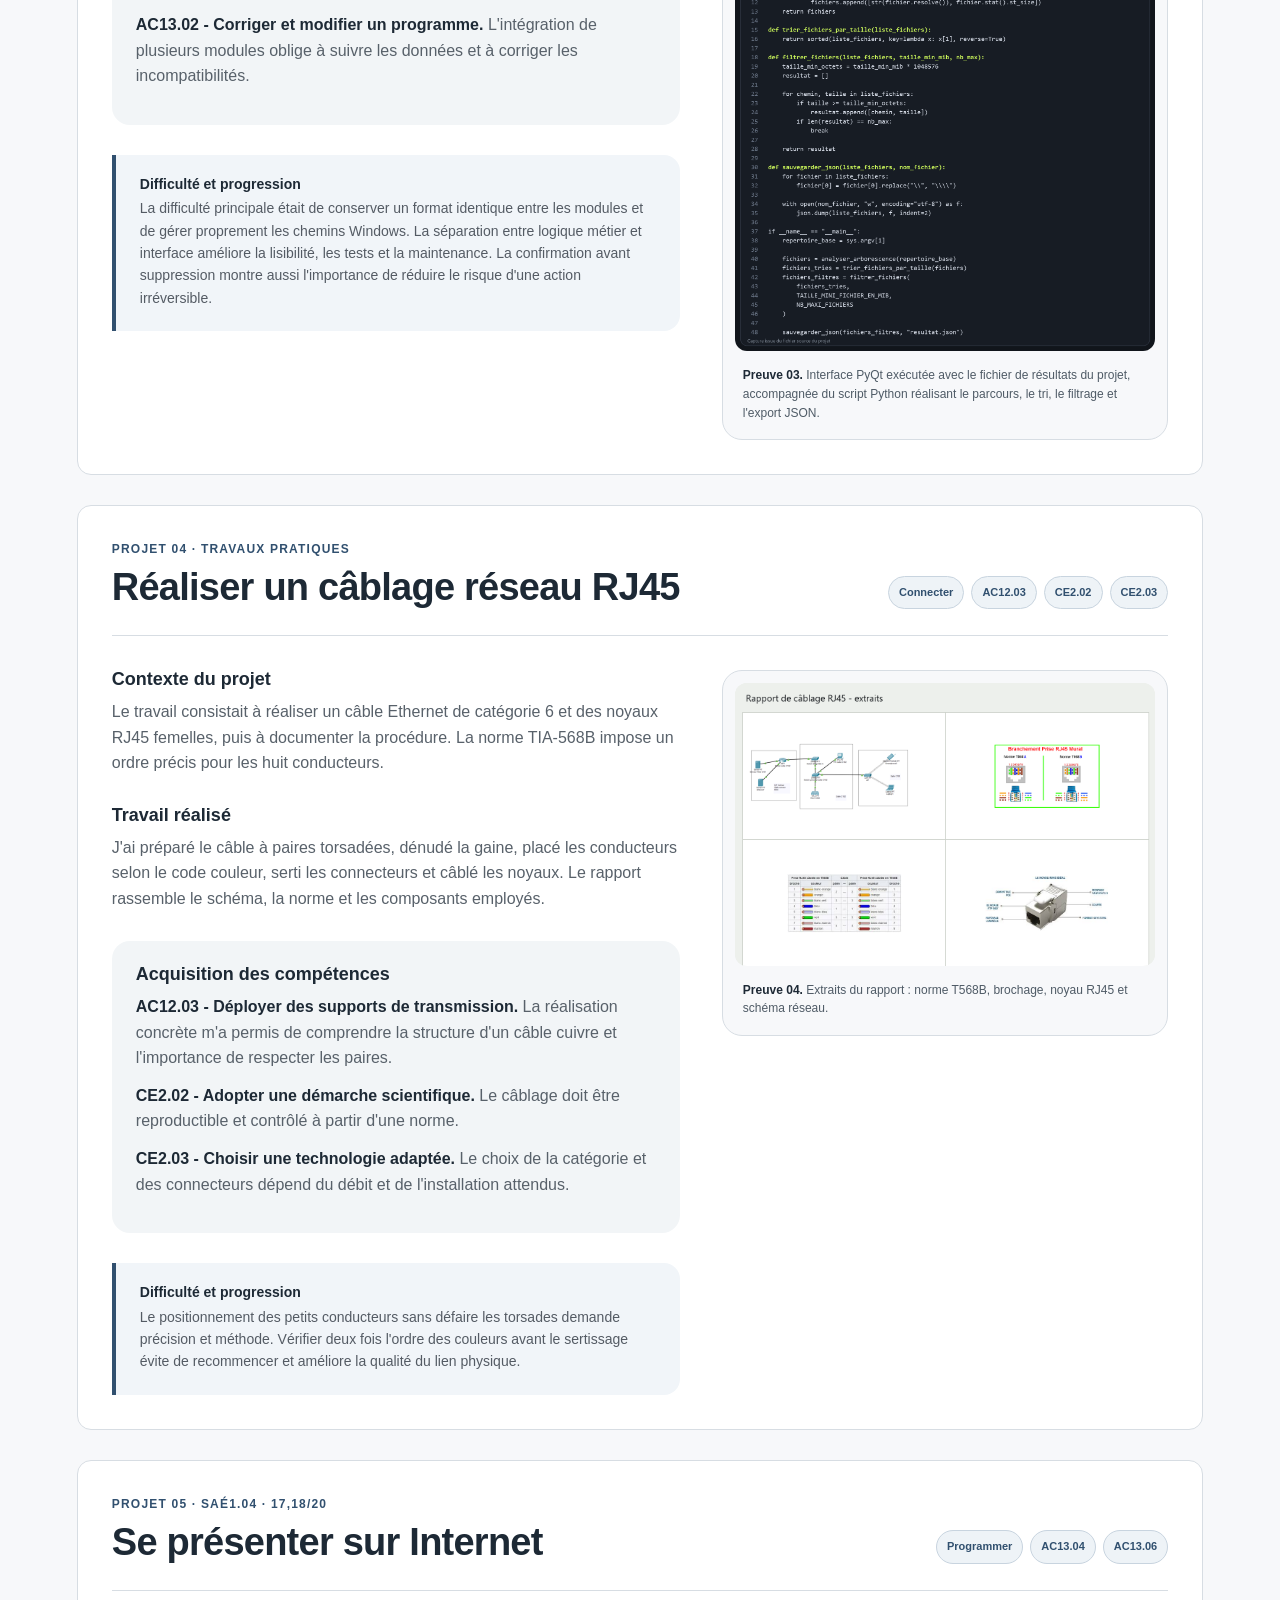
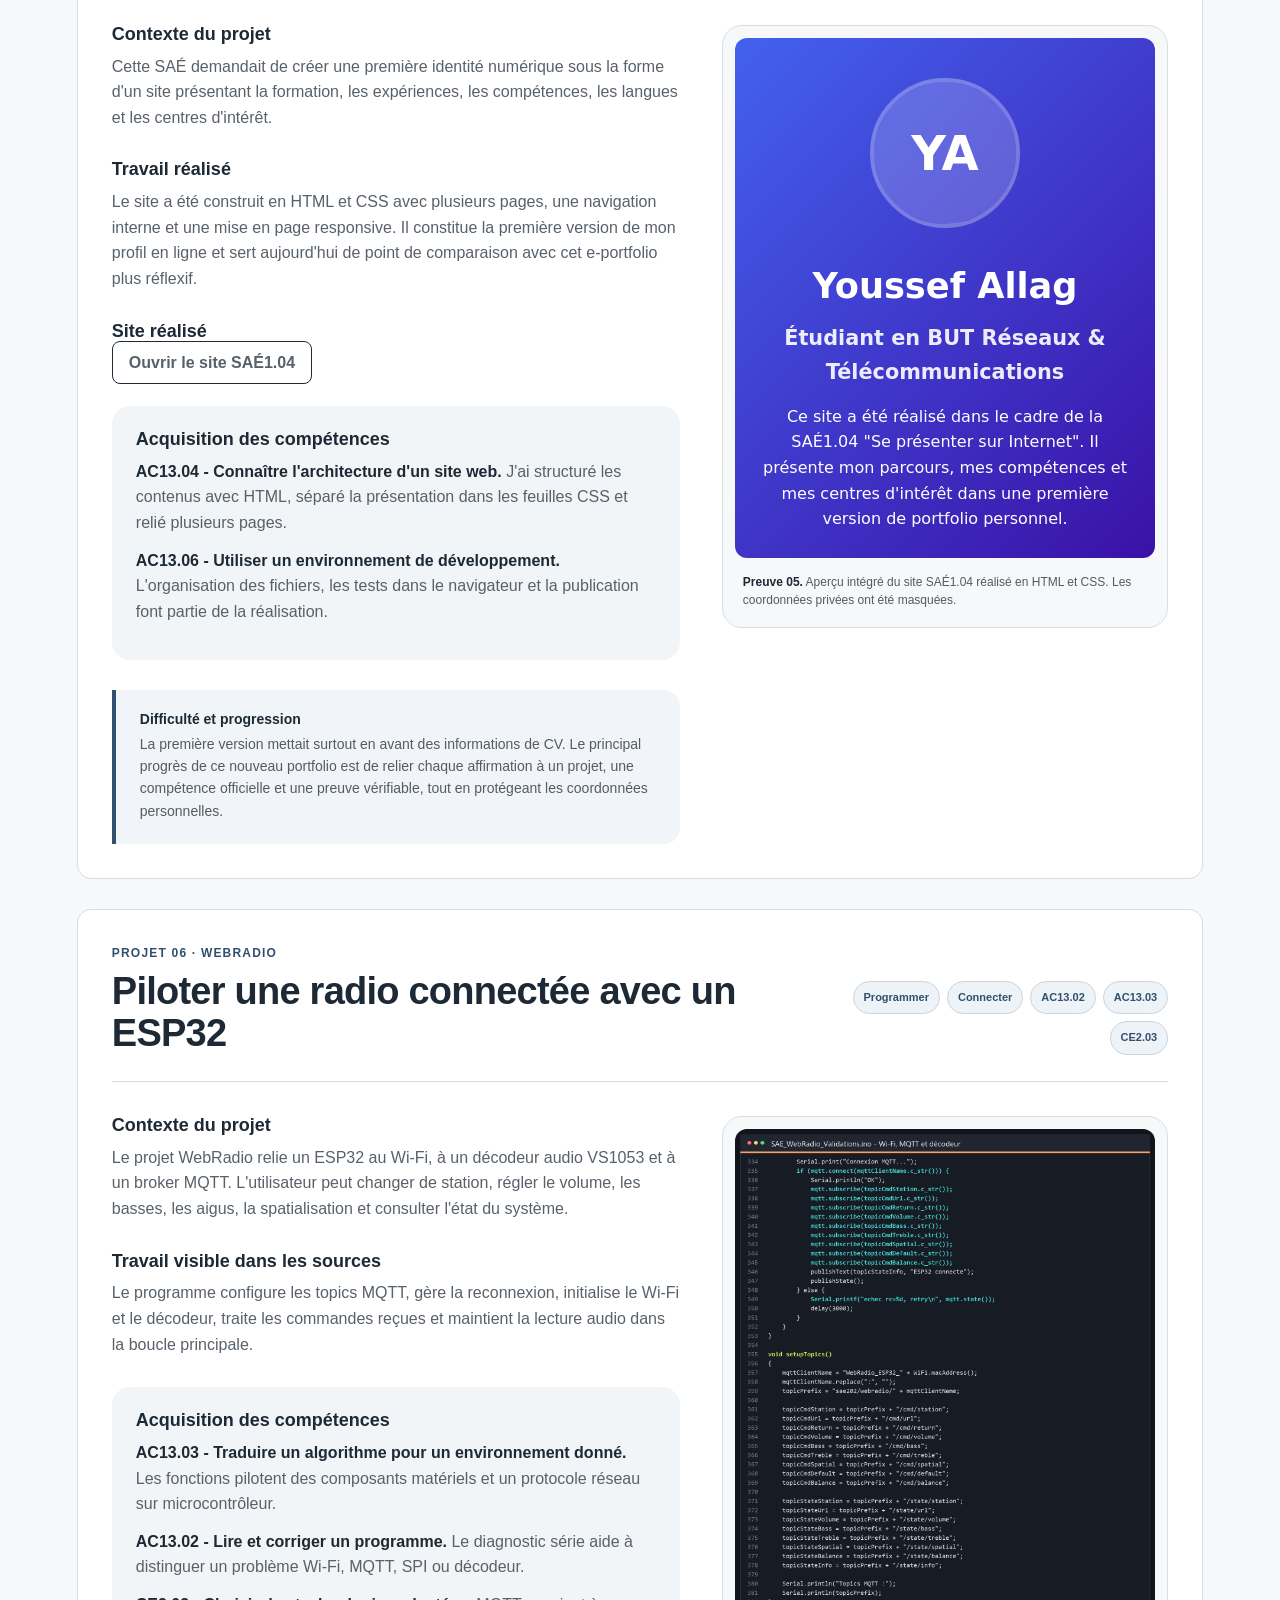
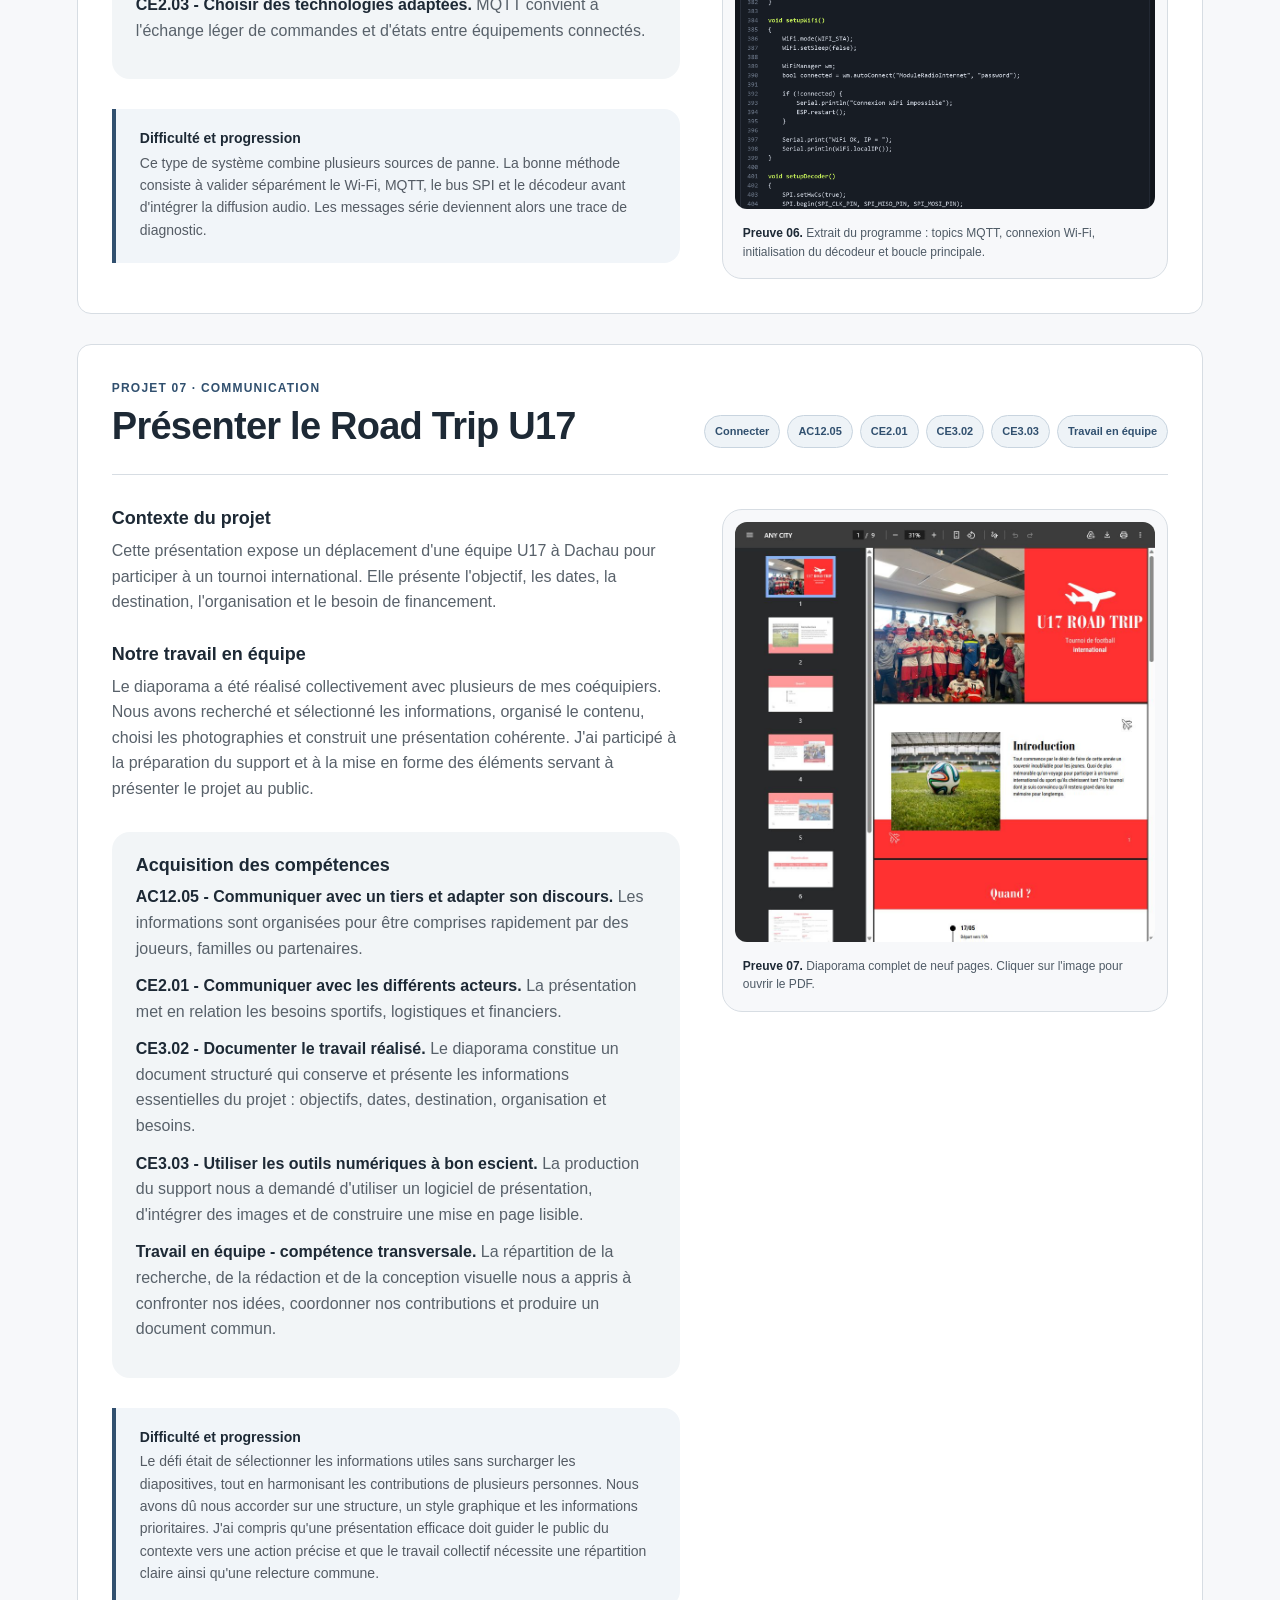
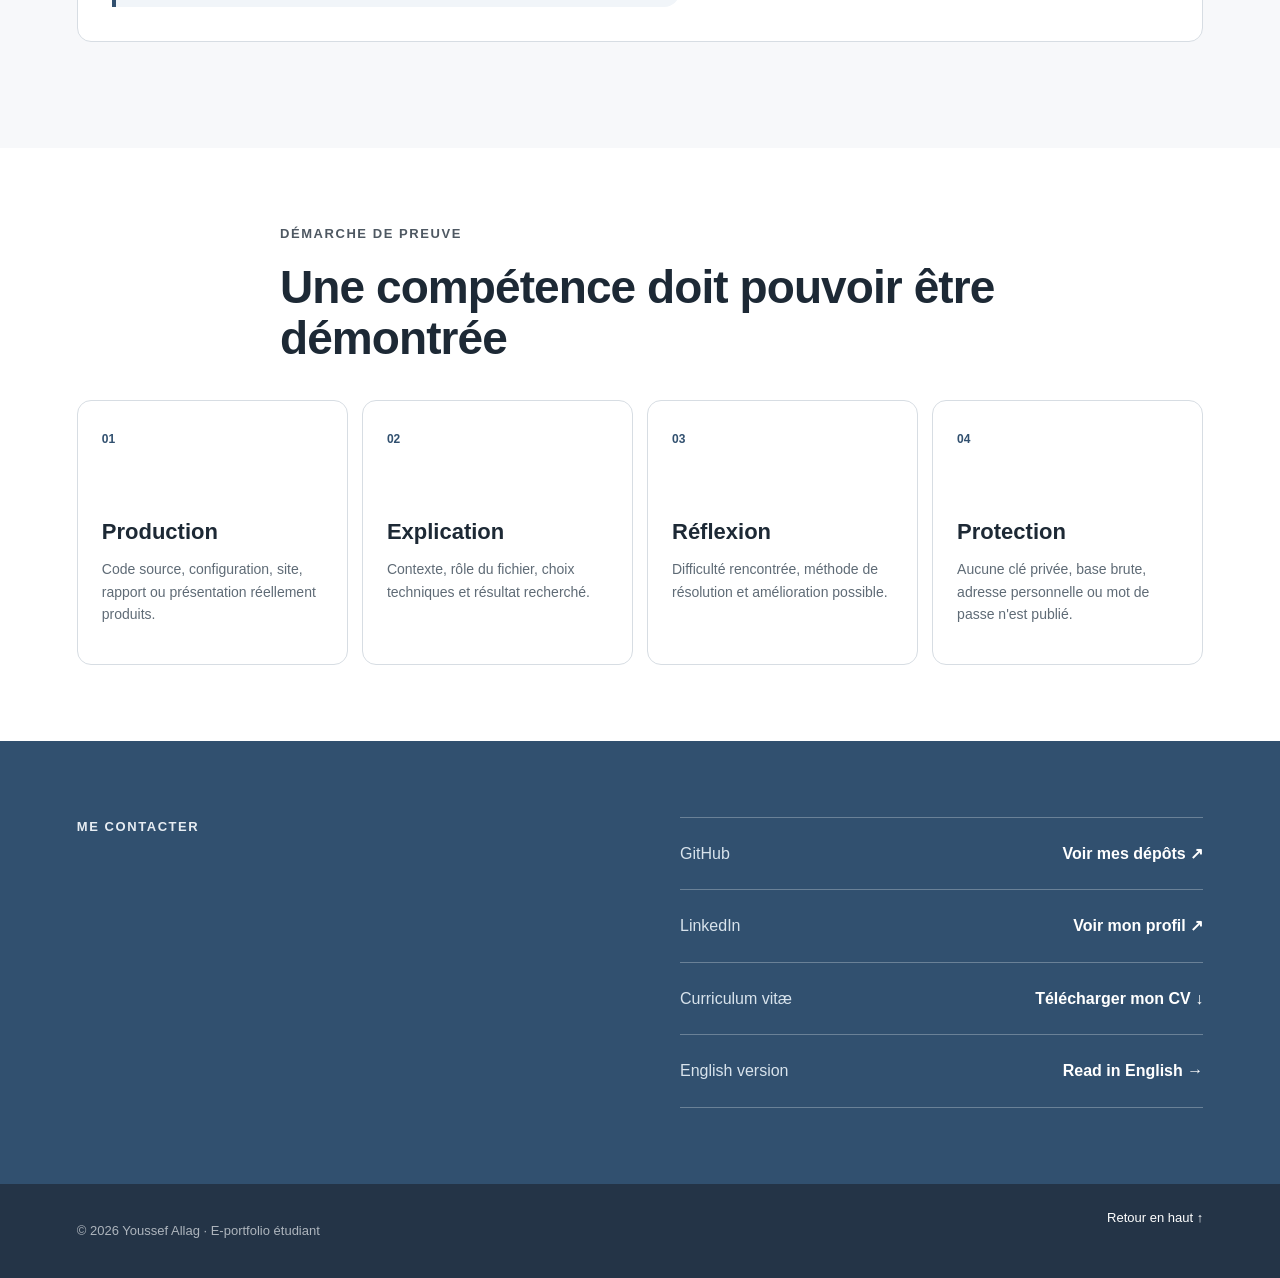
==== commit 79387551: "Ajouter une preuve de resultat SQL" ====
--- a/index.html
+++ b/index.html
@@ -191,8 +191,9 @@
             <div class="ensemble-preuves">
               <a href="assets/evidence/ludotheque-sql-schema.png"><img src="assets/evidence/ludotheque-sql-schema.png" alt="Extrait SQL du schéma relationnel MariaDB de la ludothèque"></a>
               <a href="assets/evidence/ludotheque-sql-controles.png"><img src="assets/evidence/ludotheque-sql-controles.png" alt="Requêtes SQL de création et de contrôle de la base MariaDB"></a>
+              <a href="assets/evidence/ludotheque-sql-resultat.png"><img src="assets/evidence/ludotheque-sql-resultat.png" alt="Résultat d'une requête SQL de jointure sur les jeux, auteurs et catégories"></a>
             </div>
-            <figcaption><strong>Preuve 02.</strong> Extraits SQL du projet : création de la base MariaDB, schéma relationnel, clés primaires, clés étrangères, contraintes d'unicité, contraintes <code>CHECK</code> et requêtes de contrôle avec <code>information_schema</code>.</figcaption>
+            <figcaption><strong>Preuve 02.</strong> Extraits SQL du projet : création de la base MariaDB, schéma relationnel, clés primaires, clés étrangères, contraintes d'unicité, contraintes <code>CHECK</code>, requêtes de contrôle et résultat d'une jointure montrant que les relations entre jeux, auteurs et catégories fonctionnent.</figcaption>
           </figure>
         </div>
       </article>
